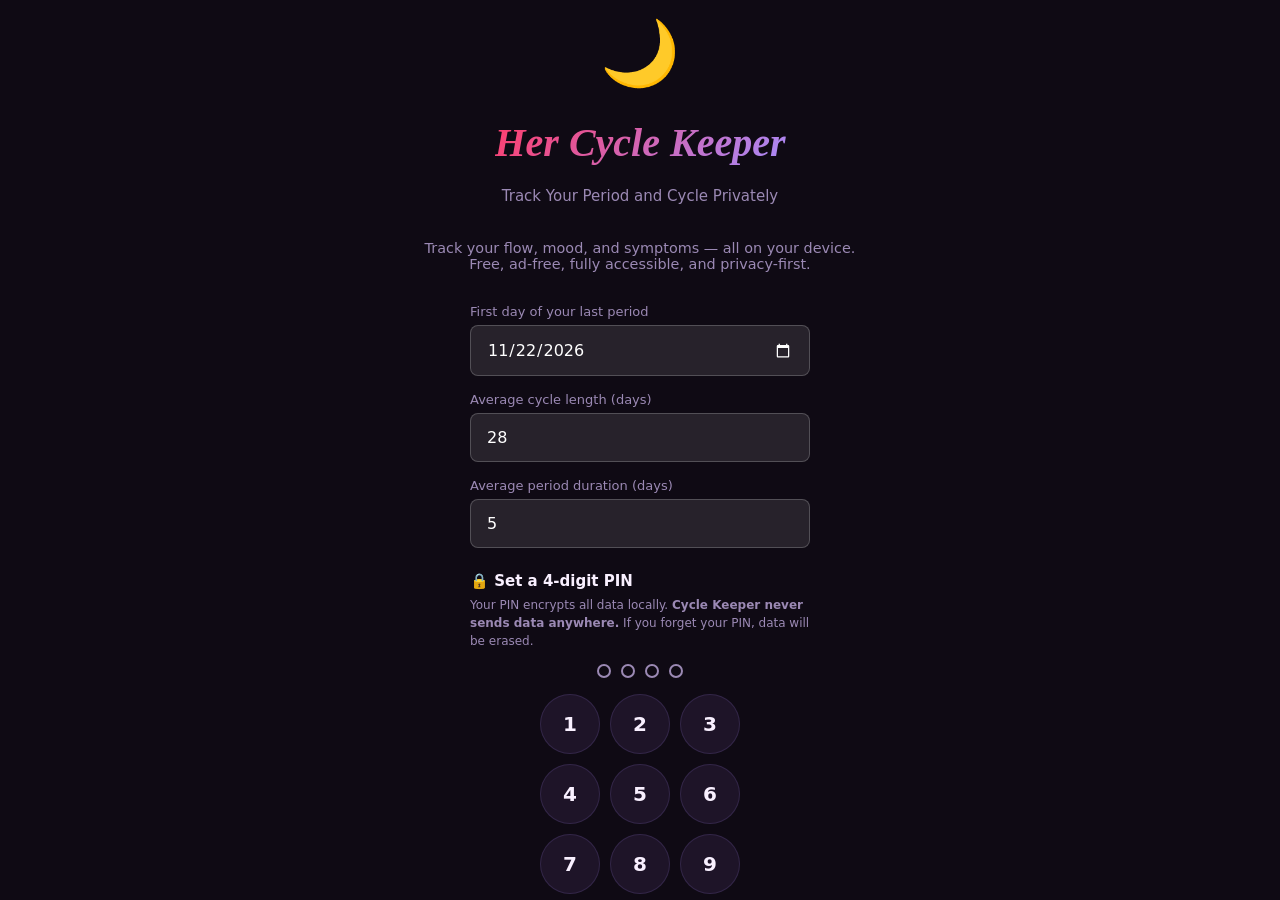
==== index.html @ d58208a3 "Update descriptions and onboarding text for clarity and consistency" ====
<!DOCTYPE html>
<html lang="en">
  <head>
    <meta charset="UTF-8" />
    <meta
      name="viewport"
      content="width=device-width, initial-scale=1.0, viewport-fit=cover"
    />

    <meta
      http-equiv="Content-Security-Policy"
      content="
    default-src 'none';
    script-src 'self' 'unsafe-inline';
    style-src 'self' 'unsafe-inline';
    font-src 'self' data:;
    img-src 'self' data:;
    manifest-src 'self';
    connect-src 'none';
    object-src 'none';
    base-uri 'self';
    form-action 'none';
  "
    />

    <meta name="apple-mobile-web-app-capable" content="yes" />
    <meta
      name="apple-mobile-web-app-status-bar-style"
      content="black-translucent"
    />
    <meta name="apple-mobile-web-app-title" content="Cycle Keeper" />
    <meta
      name="robots"
      content="index, follow, max-image-preview:large, max-snippet:-1, max-video-preview:-1"
    />
    <meta
      name="description"
      content="Her Cycle Keeper is a privacy-first period and cycle tracker. Track your cycle, flow, and mood on your device — no servers, no tracking, no accounts."
    />

    <!-- Open Graph / Social Sharing -->
    <meta property="og:type" content="website" />
    <meta
      property="og:title"
      content="Her Cycle Keeper — Private Period & Cycle Tracker"
    />
    <meta
      property="og:description"
      content="Track your period and cycle privately with Her Cycle Keeper. Free, ad-free, and fully accessible."
    />
    <meta property="og:url" content="https://hercyclekeeper.web.app" />
    <meta
      property="og:image"
      content="https://hercyclekeeper.web.app/icons/icon-192.png"
    />

    <!-- Twitter Card -->
    <meta name="twitter:card" content="summary_large_image" />
    <meta
      name="twitter:title"
      content="Her Cycle Keeper — Private Period & Cycle Tracker"
    />
    <meta
      name="twitter:description"
      content="Track your period and cycle privately with Her Cycle Keeper. Free, ad-free, and fully accessible."
    />
    <meta
      name="twitter:image"
      content="https://hercyclekeeper.web.app/icons/icon-192.png"
    />

    <!-- Canonical URL -->
    <link rel="canonical" href="https://hercyclekeeper.web.app" />

    <link rel="manifest" href="manifest.json" />
    <link rel="apple-touch-icon" href="icons/icon-192.png" />
    <title>Her Cycle Keeper — Private Period & Cycle Tracker</title>

    <!-- JSON-LD Schema for Search Engines -->
    <script type="application/ld+json">
      {
        "@context": "https://schema.org",
        "@type": "SoftwareApplication",
        "name": "Her Cycle Keeper",
        "description": "Private, AES-encrypted period and cycle tracker. Zero data collection, forever free.",
        "url": "https://hercyclekeeper.web.app",
        "applicationCategory": "HealthApplication",
        "operatingSystem": "Web",
        "offers": {
          "@type": "Offer",
          "price": "0",
          "priceCurrency": "USD"
        },
        "aggregateRating": {
          "@type": "AggregateRating",
          "ratingValue": "5",
          "ratingCount": "1"
        },
        "image": "https://hercyclekeeper.web.app/icons/icon-192.png"
      }
    </script>

    <!-- PWA Install Prompt Listener - Must be early to catch the event -->
    <script>
      let deferredPrompt = null;

      // Check if app is already installed and hide button
      if (
        localStorage.getItem("luna_app_installed") === "true" ||
        window.matchMedia("(display-mode: standalone)").matches ||
        window.navigator.standalone === true
      ) {
        // Running as installed app or previously marked as installed
        window.addEventListener("DOMContentLoaded", () => {
          const btn = document.getElementById("install-btn");
          if (btn) btn.style.display = "none";
        });
      }

      window.addEventListener("beforeinstallprompt", (e) => {
        console.log(
          "✅ beforeinstallprompt event fired - PWA can be installed"
        );
        e.preventDefault();
        deferredPrompt = e;
      });

      window.addEventListener("appinstalled", () => {
        console.log("✅ App installed successfully");
        deferredPrompt = null;
        localStorage.setItem("luna_app_installed", "true");
        const btn = document.getElementById("install-btn");
        if (btn) btn.style.display = "none";
      });
    </script>

    <style>
      @font-face {
        font-family: "LunaDisplay";
        src: local("Georgia"), local("Times New Roman");
        font-weight: 400 700;
      }

      :root {
        --rose: #ff3d6b;
        --rose-light: #ff7096;
        --rose-pale: #ffe8ee;
        --coral: #ff6b4a;
        --amber: #ffb347;
        --lavender: #a78bfa;
        --teal: #2dd4bf;
        --fertile-green: #34d399;
        --ovulation: #f59e0b;
        --bg: #0f0a14;
        --bg2: #1a1025;
        --bg3: #231530;
        --card: #1e1428;
        --text: #f9f0ff;
        --text-muted: #9b89b4;
        --border: rgba(167, 139, 250, 0.15);
        --danger: #ff3d6b;
        --success: #34d399;
      }

      * {
        margin: 0;
        padding: 0;
        box-sizing: border-box;
        -webkit-tap-highlight-color: transparent;
      }

      body {
        font-family: "DM Sans", "Segoe UI", system-ui, sans-serif;
        background: var(--bg);
        color: var(--text);
        min-height: 100vh;
        overflow-x: hidden;
      }

      #app {
        position: relative;
        z-index: 1;
        max-width: 30rem;
        margin: 0 auto;
        padding: 0 0 6.25rem;
      }

      #lock-screen {
        position: fixed;
        inset: 0;
        background: var(--bg);
        z-index: 300;
        display: flex;
        flex-direction: column;
        align-items: center;
        justify-content: center;
        padding: 2rem 1.5rem;
        text-align: center;
      }
      #lock-screen.hidden {
        display: none;
      }

      .lock-icon {
        font-size: 3.5rem;
        margin-bottom: 1rem;
        animation: float 3s ease-in-out infinite;
      }
      @keyframes float {
        0%,
        100% {
          transform: translateY(0);
        }
        50% {
          transform: translateY(-0.5rem);
        }
      }

      .lock-logo {
        font-family: Georgia, serif;
        font-style: italic;
        font-size: 2.375rem;
        background: linear-gradient(135deg, var(--rose), var(--lavender));
        -webkit-background-clip: text;
        -webkit-text-fill-color: transparent;
        background-clip: text;
        margin-bottom: 0.5rem;
      }
      .lock-sub {
        font-size: 0.875rem;
        color: var(--text-muted);
        margin-bottom: 2rem;
        line-height: 1.6;
      }

      .pin-label {
        font-size: 0.8125rem;
        color: var(--text-muted);
        margin-bottom: 0.625rem;
      }
      .pin-dots {
        display: flex;
        gap: 0.875rem;
        justify-content: center;
        margin-bottom: 1.75rem;
      }
      .pin-dot {
        width: 1rem;
        height: 1rem;
        border-radius: 50%;
        border: 0.0625rem solid var(--text-muted);
        background: transparent;
        transition: all 0.2s;
      }
      .pin-dot.filled {
        background: var(--rose);
        border-color: var(--rose);
      }
      .pin-dot.error {
        background: var(--danger);
        border-color: var(--danger);
        animation: shake 0.4s ease;
      }
      @keyframes shake {
        0%,
        100% {
          transform: translateX(0);
        }
        25% {
          transform: translateX(-0.375rem);
        }
        75% {
          transform: translateX(0.375rem);
        }
      }

      .numpad {
        display: grid;
        grid-template-columns: repeat(3, 4.5rem);
        gap: 0.75rem;
        justify-content: center;
      }
      .num-btn {
        width: 4.5rem;
        height: 4.5rem;
        background: var(--card);
        border: 0.0625rem solid var(--border);
        border-radius: 50%;
        display: flex;
        flex-direction: column;
        align-items: center;
        justify-content: center;
        font-size: 1.375rem;
        font-weight: 600;
        cursor: pointer;
        transition: all 0.15s;
        user-select: none;
        color: var(--text);
      }
      .num-btn:active {
        transform: scale(0.88);
        background: rgba(255, 61, 107, 0.2);
        border-color: var(--rose);
      }
      .num-btn.del {
        font-size: 1.125rem;
      }
      .num-btn.empty {
        visibility: hidden;
      }

      .lock-error {
        margin-top: 1rem;
        font-size: 0.8125rem;
        color: var(--danger);
        min-height: 1.25rem;
        transition: opacity 0.3s;
      }

      .lock-first-time {
        margin-top: 1.25rem;
        font-size: 0.8125rem;
        color: var(--text-muted);
        line-height: 1.6;
      }
      .lock-first-time strong {
        color: var(--lavender);
      }

      #onboarding {
        position: fixed;
        inset: 0;
        background: var(--bg);
        z-index: 200;
        display: flex;
        flex-direction: column;
        align-items: center;
        justify-content: flex-start;
        padding: calc(env(safe-area-inset-top) + 1rem) 1.5rem
          calc(env(safe-area-inset-bottom) + 1.25rem);
        gap: 0.5rem;
        text-align: center;
        overflow-y: auto;
      }
      #onboarding.hidden {
        display: none;
      }

      .onboard-moon {
        font-size: 4rem;
        margin-bottom: 1.25rem;
        animation: pulse 3s ease-in-out infinite;
      }
      @keyframes pulse {
        0%,
        100% {
          transform: scale(1);
        }
        50% {
          transform: scale(1.08);
        }
      }
      .onboard-logo {
        font-family: Georgia, serif;
        font-style: italic;
        font-size: 2.5rem;
        background: linear-gradient(135deg, var(--rose), var(--lavender));
        -webkit-background-clip: text;
        -webkit-text-fill-color: transparent;
        background-clip: text;
        margin-bottom: 0.625rem;
      }
      .onboard-sub {
        font-size: 0.9375rem;
        color: var(--text-muted);
        margin-bottom: 2rem;
        line-height: 1.6;
        max-width: 20rem;
      }
      .onboard-form {
        width: 100%;
        max-width: 21.25rem;
        text-align: left;
      }
      .onboard-form label {
        font-size: 0.8125rem;
        color: var(--text-muted);
        display: block;
        margin-bottom: 0.375rem;
      }
      .onboard-form input {
        width: 100%;
        background: rgba(255, 255, 255, 0.1);
        border: 0.0625rem solid rgba(255, 255, 255, 0.2);
        border-radius: 0.5rem;
        padding: 0.875rem 1rem;
        color: white;
        font-family: inherit;
        font-size: 1rem;
        outline: none;
        margin-bottom: 1rem;
      }
      .onboard-form input:focus {
        border-color: rgba(255, 61, 107, 0.6);
      }
      .onboard-form input[type="date"]::-webkit-calendar-picker-indicator {
        filter: invert(1);
      }

      .pin-setup-title {
        font-size: 0.9375rem;
        font-weight: 600;
        margin: 0.5rem 0 0.375rem;
        color: var(--text);
      }
      .pin-setup-sub {
        font-size: 0.75rem;
        color: var(--text-muted);
        margin-bottom: 0.875rem;
        line-height: 1.5;
      }

      .setup-pin-wrap {
        display: flex;
        gap: 0.625rem;
        justify-content: center;
        margin-bottom: 1rem;
      }
      .setup-pin-dot {
        width: 0.875rem;
        height: 0.875rem;
        border-radius: 50%;
        border: 0.125rem solid var(--text-muted);
        background: transparent;
        transition: all 0.2s;
      }
      .setup-pin-dot.filled {
        background: var(--lavender);
        border-color: var(--lavender);
      }

      .onboard-numpad {
        display: grid;
        grid-template-columns: repeat(3, 3.75rem);
        gap: 0.625rem;
        justify-content: center;
        margin-bottom: 1rem;
      }
      .onboard-numpad .num-btn {
        width: 3.75rem;
        height: 3.75rem;
        font-size: 1.25rem;
      }

      .onboard-start {
        width: 100%;
        background: linear-gradient(135deg, var(--rose), #c82050);
        color: white;
        border: none;
        border-radius: 1rem;
        padding: 1rem;
        font-family: inherit;
        font-size: 1rem;
        font-weight: 600;
        cursor: pointer;
        transition: all 0.2s;
        margin-top: 0.25rem;
      }
      .onboard-start:active {
        transform: scale(0.97);
      }
      .onboard-start:disabled {
        opacity: 0.4;
        cursor: not-allowed;
      }
      .privacy-note {
        font-size: 0.6875rem;
        color: var(--text-muted);
        margin-top: 0.875rem;
        line-height: 1.6;
        max-width: 20rem;
      }
      .privacy-note span {
        color: var(--teal);
      }

      #timeout-banner {
        position: fixed;
        top: 0;
        left: 50%;
        transform: translateX(-50%);
        width: 100%;
        max-width: 30rem;
        background: rgba(245, 158, 11, 0.15);
        border-bottom: 0.0625rem solid rgba(245, 158, 11, 0.4);
        padding: 0.625rem 1rem;
        font-size: 0.8125rem;
        color: var(--amber);
        display: none;
        z-index: 99;
        text-align: center;
      }
      #timeout-banner.visible {
        display: block;
      }

      #modal-overlay {
        position: fixed;
        inset: 0;
        background: rgba(0, 0, 0, 0.7);
        backdrop-filter: blur(0.5rem);
        z-index: 400;
        display: flex;
        align-items: center;
        justify-content: center;
        padding: 1.5rem;
        opacity: 0;
        pointer-events: none;
        transition: opacity 0.2s;
      }
      #modal-overlay.visible {
        opacity: 1;
        pointer-events: all;
      }
      .modal-box {
        background: var(--card);
        border: 0.0625rem solid var(--border);
        border-radius: 1.5rem;
        padding: 1.75rem 1.5rem;
        max-width: 20rem;
        width: 100%;
        text-align: center;
        transform: translateY(1.25rem);
        transition: transform 0.25s;
      }
      #modal-overlay.visible .modal-box {
        transform: translateY(0);
      }
      .modal-icon {
        font-size: 2.5rem;
        margin-bottom: 0.75rem;
      }
      .modal-title {
        font-family: Georgia, serif;
        font-size: 1.25rem;
        margin-bottom: 0.5rem;
      }
      .modal-msg {
        font-size: 0.875rem;
        color: var(--text-muted);
        line-height: 1.6;
        margin-bottom: 1.375rem;
      }
      .modal-btns {
        display: flex;
        gap: 0.625rem;
      }
      .modal-btn {
        flex: 1;
        padding: 0.8125rem;
        border-radius: 0.875rem;
        border: none;
        font-family: inherit;
        font-size: 0.875rem;
        font-weight: 600;
        cursor: pointer;
        transition: all 0.2s;
      }
      .modal-btn.primary {
        background: linear-gradient(135deg, var(--rose), #c82050);
        color: white;
      }
      .modal-btn.secondary {
        background: rgba(255, 255, 255, 0.08);
        color: var(--text);
      }
      .modal-btn:active {
        transform: scale(0.95);
      }

      .header {
        padding: 1.25rem 1.25rem 0;
        display: flex;
        align-items: center;
        justify-content: space-between;
      }
      .logo {
        font-family: Georgia, serif;
        font-style: italic;
        font-size: 1.75rem;
        background: linear-gradient(135deg, var(--rose), var(--lavender));
        -webkit-background-clip: text;
        -webkit-text-fill-color: transparent;
        background-clip: text;
      }

      .status-card {
        margin: 1.25rem 1rem 0;
        background: linear-gradient(135deg, #2a1040 0%, #1a0828 100%);
        border: 0.0625rem solid var(--border);
        border-radius: 1.5rem;
        padding: 1.375rem 1.375rem 1.25rem;
        position: relative;
        overflow: hidden;
      }
      .status-phase {
        font-size: 0.75rem;
        text-transform: uppercase;
        letter-spacing: 0.125rem;
        color: var(--text-muted);
        margin-bottom: 0.375rem;
      }
      .status-title {
        font-family: Georgia, serif;
        font-size: 1.625rem;
        font-weight: 700;
        margin-bottom: 0.25rem;
      }
      .status-subtitle {
        font-size: 0.875rem;
        color: var(--text-muted);
        margin-bottom: 1.125rem;
      }
      .status-row {
        display: flex;
        gap: 0.75rem;
      }
      .status-pill {
        flex: 1;
        background: rgba(255, 255, 255, 0.07);
        border-radius: 0.875rem;
        padding: 0.625rem 0.75rem;
        text-align: center;
      }
      .status-pill .val {
        font-size: 1.375rem;
        font-weight: 600;
        line-height: 1;
      }
      .status-pill .lbl {
        font-size: 0.6875rem;
        color: var(--text-muted);
        margin-top: 0.1875rem;
      }

      .cycle-bar-wrap {
        margin: 1.125rem 1rem 0;
        background: var(--card);
        border: 0.0625rem solid var(--border);
        border-radius: 1rem;
        padding: 1rem 1.125rem;
      }
      .cycle-bar-labels {
        display: flex;
        justify-content: space-between;
        font-size: 0.6875rem;
        color: var(--text-muted);
        margin-bottom: 0.625rem;
        text-transform: uppercase;
        letter-spacing: 0.0625rem;
      }
      .cycle-bar {
        height: 0.625rem;
        background: rgba(255, 255, 255, 0.08);
        border-radius: 999px;
        overflow: hidden;
        position: relative;
      }
      .bar-legend {
        display: flex;
        flex-wrap: wrap;
        gap: 0.5rem;
        margin-top: 0.75rem;
      }
      .legend-item {
        display: flex;
        align-items: center;
        gap: 0.3125rem;
        font-size: 0.6875rem;
        color: var(--text-muted);
      }
      .legend-dot {
        width: 0.5rem;
        height: 0.5rem;
        border-radius: 50%;
        flex-shrink: 0;
      }
      .today-marker {
        position: absolute;
        top: -0.1875rem;
        width: 0.125rem;
        height: 1rem;
        background: white;
        border-radius: 0.125rem;
      }

      .calendar-wrap {
        margin: 2rem 1rem 0;
      }
      .cal-header {
        display: flex;
        align-items: center;
        justify-content: space-between;
        margin-bottom: 1rem;
      }
      .cal-month {
        font-family: Georgia, serif;
        font-size: 1.25rem;
        font-weight: 700;
      }
      .cal-nav {
        display: flex;
        gap: 0.5rem;
      }
      .cal-nav-btn {
        width: 2.25rem;
        height: 2.25rem;
        background: var(--card);
        border: 0.0625rem solid var(--border);
        border-radius: 0.625rem;
        display: flex;
        align-items: center;
        justify-content: center;
        cursor: pointer;
        font-size: 1rem;
        transition: all 0.2s;
        color: var(--text);
      }
      .cal-nav-btn:active {
        transform: scale(0.9);
        background: var(--rose);
      }
      .cal-weekdays {
        display: grid;
        grid-template-columns: repeat(7, 1fr);
        text-align: center;
        font-size: 0.6875rem;
        text-transform: uppercase;
        letter-spacing: 0.0625rem;
        color: var(--text-muted);
        margin-bottom: 0.5rem;
        padding: 0 0.125rem;
      }
      .cal-grid {
        display: grid;
        grid-template-columns: repeat(7, 1fr);
        gap: 0.1875rem;
        padding: 0 0.125rem;
      }
      .cal-day {
        aspect-ratio: 1;
        display: flex;
        align-items: center;
        justify-content: center;
        border-radius: 50%;
        font-size: 0.875rem;
        font-weight: 500;
        cursor: pointer;
        position: relative;
        transition: all 0.18s;
        user-select: none;
      }
      .cal-day:active {
        transform: scale(0.85);
      }
      .cal-day.empty {
        pointer-events: none;
      }
      .cal-day.other-month {
        color: rgba(255, 255, 255, 0.2);
      }
      .cal-day.period {
        background: linear-gradient(
          135deg,
          rgba(255, 61, 107, 0.85),
          rgba(255, 107, 74, 0.85)
        );
        color: white;
      }
      .cal-day.fertile {
        background: rgba(52, 211, 153, 0.2);
        color: #34d399;
        border: 0.09375rem solid rgba(52, 211, 153, 0.4);
      }
      .cal-day.ovulation {
        background: rgba(245, 158, 11, 0.85);
        color: white;
      }
      .cal-day.predicted-period {
        background: rgba(255, 61, 107, 0.15);
        color: var(--rose-light);
        border: 0.09375rem dashed rgba(255, 61, 107, 0.5);
      }
      .cal-day.today::after {
        content: "";
        position: absolute;
        bottom: 0.125rem;
        width: 0.25rem;
        height: 0.25rem;
        background: white;
        border-radius: 50%;
      }
      .cal-day.has-log::before {
        content: "";
        position: absolute;
        top: 0.125rem;
        right: 0.125rem;
        width: 0.3125rem;
        height: 0.3125rem;
        background: var(--lavender);
        border-radius: 50%;
      }
      .cal-day.selected-log {
        box-shadow: 0 0 0 0.15625rem var(--lavender);
      }

      .log-panel {
        margin: 0.875rem 1rem 0;
        background: var(--card);
        border: 0.0625rem solid var(--border);
        border-radius: 1.25rem;
        padding: 1.125rem;
        display: none;
        animation: slideUp 0.25s ease;
      }
      .log-panel.visible {
        display: block;
      }
      @keyframes slideUp {
        from {
          opacity: 0;
          transform: translateY(0.75rem);
        }
        to {
          opacity: 1;
          transform: translateY(0);
        }
      }
      .log-date-title {
        font-family: Georgia, serif;
        font-size: 1.125rem;
        margin-bottom: 0.875rem;
      }
      .log-options {
        display: grid;
        grid-template-columns: repeat(3, 1fr);
        gap: 0.5rem;
        margin-bottom: 0.875rem;
      }
      .log-btn {
        padding: 0.625rem 0.375rem;
        border-radius: 0.75rem;
        text-align: center;
        background: rgba(255, 255, 255, 0.06);
        border: 0.09375rem solid var(--border);
        cursor: pointer;
        font-size: 0.75rem;
        transition: all 0.2s;
        user-select: none;
      }
      .log-btn .icon {
        font-size: 1.25rem;
        display: block;
        margin-bottom: 0.25rem;
      }
      #log-flow-icon {
        display: block;
        white-space: nowrap;
        letter-spacing: -0.22em;
        color: var(--rose);
      }
      .log-btn:active {
        transform: scale(0.93);
      }
      .log-btn.active-flow {
        border-color: var(--rose);
        background: rgba(255, 61, 107, 0.15);
        color: var(--rose-light);
      }
      .log-btn.active-symptom {
        border-color: var(--lavender);
        background: rgba(167, 139, 250, 0.15);
        color: var(--lavender);
      }
      .log-btn.active-mood {
        border-color: var(--teal);
        background: rgba(45, 212, 191, 0.15);
        color: var(--teal);
      }
      .log-btn.mood-btn {
        grid-column: auto;
      }
      .mood-sub {
        display: block;
        font-size: 0.6875rem;
        color: var(--text-muted);
        margin-top: 0.125rem;
      }
      .mood-modal-wrap {
        margin-top: 0.5rem;
      }
      .mood-modal-value {
        font-size: 0.8125rem;
        margin-bottom: 0.5rem;
        color: var(--text-muted);
      }
      .mood-modal-slider {
        width: 100%;
        cursor: pointer;
      }
      .flow-modal-wrap {
        margin-top: 0.5rem;
      }
      .flow-modal-value {
        font-size: 0.8125rem;
        margin-bottom: 0.5rem;
        color: var(--text-muted);
        white-space: nowrap;
        letter-spacing: -0.22em;
      }
      .flow-modal-slider {
        width: 100%;
        cursor: pointer;
      }
      .pain-modal-wrap {
        margin-top: 0.5rem;
      }
      .pain-modal-value {
        font-size: 0.8125rem;
        margin-bottom: 0.5rem;
        color: var(--text-muted);
      }
      .pain-modal-slider {
        width: 100%;
        cursor: pointer;
      }
      .log-note {
        width: 100%;
        background: rgba(255, 255, 255, 0.05);
        border: 0.0625rem solid var(--border);
        border-radius: 0.75rem;
        padding: 0.625rem 0.875rem;
        color: var(--text);
        font-family: inherit;
        font-size: 0.875rem;
        resize: none;
        outline: none;
        margin-bottom: 0.625rem;
      }
      .log-note:focus {
        border-color: rgba(167, 139, 250, 0.5);
      }
      .log-save-btn {
        width: 100%;
        background: linear-gradient(135deg, var(--rose), #c82050);
        color: white;
        border: none;
        border-radius: 0.875rem;
        padding: 0.8125rem;
        font-family: inherit;
        font-size: 0.9375rem;
        font-weight: 600;
        cursor: pointer;
        transition: all 0.2s;
      }
      .log-save-btn:active {
        transform: scale(0.97);
      }
      .note-limit {
        font-size: 0.6875rem;
        color: var(--text-muted);
        text-align: right;
        margin-top: -0.5rem;
        margin-bottom: 0.5rem;
      }

      .insights-wrap {
        margin: 1rem 1rem 0;
        display: none;
      }
      .insights-wrap.visible {
        display: block;
      }
      .insight-card {
        background: var(--card);
        border: 0.0625rem solid var(--border);
        border-radius: 1.25rem;
        padding: 1.125rem;
        margin-bottom: 0.75rem;
        overflow: visible;
      }
      .insight-card h3 {
        font-family: Georgia, serif;
        font-size: 1rem;
        margin-bottom: 0.75rem;
      }
      .stat-grid {
        display: grid;
        grid-template-columns: 1fr 1fr;
        gap: 0.625rem;
      }
      .stat-box {
        background: rgba(255, 255, 255, 0.05);
        border-radius: 0.875rem;
        padding: 0.875rem;
        text-align: center;
      }
      .stat-box .big {
        font-size: 1.75rem;
        font-weight: 700;
        line-height: 1;
        margin-bottom: 0.25rem;
      }
      .stat-box .sm {
        font-size: 0.6875rem;
        color: var(--text-muted);
        text-transform: uppercase;
        letter-spacing: 0.0625rem;
      }
      .history-row {
        display: flex;
        justify-content: space-between;
        align-items: center;
        padding: 0.625rem 0;
        border-bottom: 0.0625rem solid var(--border);
        font-size: 0.875rem;
      }
      .history-row:last-child {
        border-bottom: none;
      }
      .history-len {
        font-weight: 600;
        padding: 0.1875rem 0.625rem;
        border-radius: 0.5rem;
        font-size: 0.8125rem;
      }
      .info-box {
        background: rgba(167, 139, 250, 0.1);
        border: 0.0625rem solid rgba(167, 139, 250, 0.25);
        border-radius: 0.875rem;
        padding: 0.875rem;
        font-size: 0.8125rem;
        color: #c4b5fd;
        line-height: 1.6;
      }

      .settings-wrap {
        margin: 1rem 1rem 0;
        display: none;
      }
      .settings-wrap.visible {
        display: block;
      }
      .settings-section {
        background: var(--card);
        border: 0.0625rem solid var(--border);
        border-radius: 1.25rem;
        padding: 1.125rem;
        margin-bottom: 0.75rem;
      }
      .settings-section h3 {
        font-family: Georgia, serif;
        font-size: 1rem;
        margin-bottom: 1rem;
      }
      .field-label {
        font-size: 0.8125rem;
        color: var(--text-muted);
        margin-bottom: 0.375rem;
      }
      .field-input {
        width: 100%;
        background: rgba(255, 255, 255, 0.1);
        border: 0.0625rem solid rgba(255, 255, 255, 0.2);
        border-radius: 0.5rem;
        padding: 0.75rem 0.875rem;
        color: white;
        font-family: inherit;
        font-size: 0.9375rem;
        outline: none;
        margin-bottom: 0.875rem;
      }
      .field-input:focus {
        border-color: rgba(255, 61, 107, 0.5);
      }
      .field-input[type="date"]::-webkit-calendar-picker-indicator {
        filter: invert(1);
      }
      .apply-btn {
        width: 100%;
        background: linear-gradient(135deg, var(--rose), #c82050);
        color: white;
        border: none;
        border-radius: 0.875rem;
        padding: 0.8125rem;
        font-family: inherit;
        font-size: 0.9375rem;
        font-weight: 600;
        cursor: pointer;
        transition: all 0.2s;
      }
      .apply-btn:active {
        transform: scale(0.97);
      }
      .danger-btn {
        width: 100%;
        background: rgba(255, 61, 107, 0.1);
        border: 0.0625rem solid rgba(255, 61, 107, 0.4);
        color: var(--rose);
        border-radius: 0.875rem;
        padding: 0.8125rem;
        font-family: inherit;
        font-size: 0.9375rem;
        font-weight: 600;
        cursor: pointer;
        transition: all 0.2s;
        margin-top: 0.625rem;
      }
      .danger-btn:active {
        transform: scale(0.97);
      }
      .sec-badge {
        display: inline-flex;
        align-items: center;
        gap: 0.375rem;
        background: rgba(52, 211, 153, 0.12);
        border: 0.0625rem solid rgba(52, 211, 153, 0.3);
        border-radius: 0.5rem;
        padding: 0.25rem 0.625rem;
        font-size: 0.6875rem;
        color: var(--teal);
        margin-bottom: 0.75rem;
      }

      .bottom-nav {
        position: fixed;
        bottom: 0;
        left: 50%;
        transform: translateX(-50%);
        width: 100%;
        max-width: 30rem;
        background: rgba(26, 16, 37, 0.92);
        backdrop-filter: blur(1.25rem);
        -webkit-backdrop-filter: blur(1.25rem);
        border-top: 0.0625rem solid var(--border);
        display: flex;
        padding: 0.625rem 0 max(0.625rem, env(safe-area-inset-bottom));
        z-index: 100;
      }
      .bnav-item {
        flex: 1;
        display: flex;
        flex-direction: column;
        align-items: center;
        gap: 0.1875rem;
        cursor: pointer;
        font-size: 0.625rem;
        color: var(--text-muted);
        transition: all 0.2s;
        user-select: none;
        padding: 0.25rem 0;
      }
      .bnav-item .icon {
        width: 1.5rem;
        height: 1.5rem;
        display: flex;
        align-items: center;
        justify-content: center;
        stroke: currentColor;
        stroke-width: 1.5;
        fill: none;
        line-height: 1;
      }
      .bnav-item.active {
        color: var(--rose-light);
      }

      @media (min-width: 600px) {
        #app,
        .bottom-nav {
          max-width: 37.5rem;
        }
        .cal-day {
          font-size: 0.9375rem;
        }
      }
    </style>
  </head>
  <body>
    <div id="timeout-banner">
      ⏱️ Session expires in <span id="timeout-count">60</span>s of inactivity —
      tap to reset
    </div>

    <div id="modal-overlay">
      <div class="modal-box">
        <div class="modal-icon" id="modal-icon">⚠️</div>
        <div class="modal-title" id="modal-title">Are you sure?</div>
        <div class="modal-msg" id="modal-msg"></div>
        <div class="modal-btns">
          <button class="modal-btn secondary" id="modal-cancel">Cancel</button>
          <button class="modal-btn primary" id="modal-confirm">Confirm</button>
        </div>
      </div>
    </div>

    <div id="lock-screen">
      <div class="lock-icon" id="lock-icon">🔐</div>
      <div class="lock-logo">Cycle Keeper</div>
      <div class="lock-sub" id="lock-sub">
        Enter your PIN to unlock<br />your private health data
      </div>
      <div class="pin-label" id="pin-label">PIN</div>
      <div class="pin-dots" id="pin-dots">
        <div class="pin-dot" id="d0"></div>
        <div class="pin-dot" id="d1"></div>
        <div class="pin-dot" id="d2"></div>
        <div class="pin-dot" id="d3"></div>
      </div>
      <div class="numpad" id="numpad">
        <div class="num-btn" onclick="pinInput('1')">1</div>
        <div class="num-btn" onclick="pinInput('2')">2</div>
        <div class="num-btn" onclick="pinInput('3')">3</div>
        <div class="num-btn" onclick="pinInput('4')">4</div>
        <div class="num-btn" onclick="pinInput('5')">5</div>
        <div class="num-btn" onclick="pinInput('6')">6</div>
        <div class="num-btn" onclick="pinInput('7')">7</div>
        <div class="num-btn" onclick="pinInput('8')">8</div>
        <div class="num-btn" onclick="pinInput('9')">9</div>
        <div class="num-btn empty"></div>
        <div class="num-btn" onclick="pinInput('0')">0</div>
        <div class="num-btn del" onclick="pinDelete()">⌫</div>
      </div>
      <div class="lock-error" id="lock-error"></div>
      <div style="text-align: center; margin-top: 1.25rem">
        <button
          onclick="forgotPinFlow()"
          style="
            background: none;
            border: none;
            color: var(--text-muted);
            font-size: 0.8125rem;
            cursor: pointer;
            text-decoration: underline;
            padding: 0;
          "
        >
          Forgot PIN?
        </button>
      </div>
    </div>

    <!-- ONBOARDING -->
    <div id="onboarding" class="hidden">
      <div class="onboard-moon">🌙</div>
      <h1 class="onboard-logo">Her Cycle Keeper</h1>
      <p class="onboard-sub">Track Your Period and Cycle Privately</p>
      <p
        class="onboard-tagline"
        style="
          color: var(--text-muted);
          font-size: 0.9rem;
          margin: -0.5rem 0 1.5rem;
          text-align: center;
          max-width: 28rem;
          margin-left: auto;
          margin-right: auto;
        "
      >
        Track your flow, mood, and symptoms — all on your device. Free, ad-free,
        fully accessible, and privacy-first.
      </p>
      <div class="onboard-form">
        <label for="ob-last-period">First day of your last period</label>
        <input type="date" id="ob-last-period" autocomplete="off" />
        <label for="ob-cycle-len">Average cycle length (days)</label>
        <input
          type="number"
          id="ob-cycle-len"
          value="28"
          min="20"
          max="45"
          autocomplete="off"
        />
        <label for="ob-period-dur">Average period duration (days)</label>
        <input
          type="number"
          id="ob-period-dur"
          value="5"
          min="1"
          max="10"
          autocomplete="off"
        />

        <div class="pin-setup-title">🔒 Set a 4-digit PIN</div>
        <div class="pin-setup-sub">
          Your PIN encrypts all data locally.
          <strong>Cycle Keeper never sends data anywhere.</strong> If you forget
          your PIN, data will be erased.
        </div>
        <div class="setup-pin-wrap" id="setup-pin-dots">
          <div class="setup-pin-dot" id="sp0"></div>
          <div class="setup-pin-dot" id="sp1"></div>
          <div class="setup-pin-dot" id="sp2"></div>
          <div class="setup-pin-dot" id="sp3"></div>
        </div>
        <div class="onboard-numpad">
          <div class="num-btn" onclick="setupPinInput('1')">1</div>
          <div class="num-btn" onclick="setupPinInput('2')">2</div>
          <div class="num-btn" onclick="setupPinInput('3')">3</div>
          <div class="num-btn" onclick="setupPinInput('4')">4</div>
          <div class="num-btn" onclick="setupPinInput('5')">5</div>
          <div class="num-btn" onclick="setupPinInput('6')">6</div>
          <div class="num-btn" onclick="setupPinInput('7')">7</div>
          <div class="num-btn" onclick="setupPinInput('8')">8</div>
          <div class="num-btn" onclick="setupPinInput('9')">9</div>
          <div class="num-btn empty"></div>
          <div class="num-btn" onclick="setupPinInput('0')">0</div>
          <div class="num-btn del" onclick="setupPinDelete()">⌫</div>
        </div>
        <button
          class="onboard-start"
          id="onboard-start-btn"
          onclick="startApp()"
          disabled
        >
          Start Tracking ✨
        </button>
      </div>
      <p class="privacy-note">
        🔒 <span>AES-256-GCM encrypted.</span> Data never leaves your device. No
        accounts, no tracking, forever free.
      </p>
    </div>

    <!-- MAIN APP -->
    <div id="app" style="display: none">
      <div class="header">
        <div class="logo">Cycle Keeper</div>
        <button
          id="install-btn"
          onclick="installApp()"
          style="
            background: linear-gradient(135deg, var(--rose), var(--coral));
            border: none;
            color: white;
            padding: 0.5rem 1rem;
            border-radius: 0.5rem;
            font-size: 0.75rem;
            font-weight: 600;
            cursor: pointer;
            transition: opacity 0.2s;
          "
        >
          Install App
        </button>
      </div>

      <!-- In-app Reminder Banner -->
      <div
        id="reminder-banner"
        style="
          display: none;
          background: linear-gradient(135deg, var(--amber), #f59e0b);
          padding: 0.875rem 1.25rem;
          border-radius: 0.75rem;
          margin: 0 1.25rem 1rem;
          color: white;
          font-weight: 600;
          text-align: center;
        "
      >
        ⏰ <span id="reminder-text">Your period is expected soon</span>
      </div>

      <div class="status-card">
        <div class="status-phase" id="status-phase">Current Phase</div>
        <div class="status-title" id="status-title">—</div>
        <div class="status-subtitle" id="status-subtitle">Loading…</div>
        <div class="status-row">
          <div class="status-pill">
            <div class="val" id="cycle-day">—</div>
            <div class="lbl">Cycle Day</div>
          </div>
          <div class="status-pill">
            <div class="val" id="days-until-next">—</div>
            <div class="lbl">Until Next</div>
          </div>
          <div class="status-pill">
            <div class="val" id="cycle-len-disp">—</div>
            <div class="lbl">Avg Length</div>
          </div>
        </div>
      </div>

      <div class="cycle-bar-wrap">
        <div class="cycle-bar-labels">
          <span>Day 1</span><span id="bar-cycle-end">Day 28</span>
        </div>
        <div class="cycle-bar" id="cycle-bar"></div>
        <div class="bar-legend">
          <div class="legend-item">
            <div class="legend-dot" style="background: var(--rose)"></div>
            Period
          </div>
          <div class="legend-item">
            <div
              class="legend-dot"
              style="background: var(--fertile-green)"
            ></div>
            Fertile
          </div>
          <div class="legend-item">
            <div class="legend-dot" style="background: var(--ovulation)"></div>
            Ovulation
          </div>
          <div class="legend-item">
            <div class="legend-dot" style="background: var(--lavender)"></div>
            Luteal
          </div>
        </div>
      </div>

      <!-- CALENDAR VIEW -->
      <div id="view-calendar">
        <div class="calendar-wrap">
          <div class="cal-header">
            <button class="cal-nav-btn" onclick="changeMonth(-1)">‹</button>
            <div class="cal-month" id="cal-month-label">—</div>
            <button class="cal-nav-btn" onclick="changeMonth(1)">›</button>
          </div>
          <div class="cal-weekdays">
            <div>Su</div>
            <div>Mo</div>
            <div>Tu</div>
            <div>We</div>
            <div>Th</div>
            <div>Fr</div>
            <div>Sa</div>
          </div>
          <div class="cal-grid" id="cal-grid"></div>
        </div>
        <div class="log-panel" id="log-panel">
          <div class="log-date-title" id="log-panel-date">Log for Today</div>
          <p
            style="
              color: var(--text-muted);
              font-size: 0.875rem;
              text-align: center;
              margin: -0.5rem 0 1rem;
            "
          >
            What's your flow today? 🌊
          </p>
          <div class="log-options">
            <div class="log-btn" id="log-flow" onclick="showFlowModal()">
              <span class="icon" id="log-flow-icon">🩸</span>Flow
            </div>
            <div class="log-btn" id="log-headache" onclick="showPainModal()">
              <span class="icon" id="log-pain-icon">🤕</span>Pain
            </div>
            <div
              class="log-btn mood-btn"
              id="log-mood"
              onclick="showMoodModal()"
            >
              <span class="icon" id="log-mood-icon">😐</span>Mood
            </div>
          </div>
          <textarea
            class="log-note"
            id="log-note"
            rows="2"
            placeholder="Add a note…"
            maxlength="500"
            oninput="updateNoteCount()"
          ></textarea>
          <div class="note-limit" id="note-limit">0 / 500</div>
          <button class="log-save-btn" onclick="saveLog()">Save Entry</button>
        </div>
      </div>

      <!-- INSIGHTS VIEW -->
      <div class="insights-wrap" id="view-insights">
        <div class="insight-card">
          <h3>Cycle Stats</h3>
          <div class="stat-grid">
            <div class="stat-box">
              <div class="big" id="avg-cycle" style="color: var(--rose)">—</div>
              <div class="sm">Avg Length</div>
            </div>
            <div class="stat-box">
              <div class="big" id="avg-period" style="color: var(--lavender)">
                —
              </div>
              <div class="sm">Avg Period</div>
            </div>
            <div class="stat-box">
              <div class="big" id="tracked-cycles" style="color: var(--teal)">
                —
              </div>
              <div class="sm">Cycles Logged</div>
            </div>
            <div class="stat-box">
              <div
                class="big"
                id="fertile-window"
                style="color: var(--fertile-green)"
              >
                —
              </div>
              <div class="sm">Fertile Days</div>
            </div>
          </div>
        </div>
        <div class="insight-card">
          <h3>Symptom Tracking</h3>
          <div
            style="
              margin-bottom: 1rem;
              display: flex;
              gap: 0.5rem;
              align-items: center;
            "
          >
            <select
              id="pain-view-month"
              onchange="updatePainChart()"
              style="
                flex: 1;
                padding: 0.5rem;
                font-size: 0.875rem;
                background: rgba(255, 255, 255, 0.1);
                border: 1px solid rgba(255, 255, 255, 0.2);
                border-radius: 0.5rem;
                color: white;
                cursor: pointer;
              "
            >
              <option value="" style="background: #1a1a2e; color: white">
                All Months
              </option>
              <option value="0" style="background: #1a1a2e; color: white">
                January
              </option>
              <option value="1" style="background: #1a1a2e; color: white">
                February
              </option>
              <option value="2" style="background: #1a1a2e; color: white">
                March
              </option>
              <option value="3" style="background: #1a1a2e; color: white">
                April
              </option>
              <option value="4" style="background: #1a1a2e; color: white">
                May
              </option>
              <option value="5" style="background: #1a1a2e; color: white">
                June
              </option>
              <option value="6" style="background: #1a1a2e; color: white">
                July
              </option>
              <option value="7" style="background: #1a1a2e; color: white">
                August
              </option>
              <option value="8" style="background: #1a1a2e; color: white">
                September
              </option>
              <option value="9" style="background: #1a1a2e; color: white">
                October
              </option>
              <option value="10" style="background: #1a1a2e; color: white">
                November
              </option>
              <option value="11" style="background: #1a1a2e; color: white">
                December
              </option>
            </select>
            <select
              id="pain-view-year"
              onchange="updatePainChart()"
              style="
                flex: 1;
                padding: 0.5rem;
                font-size: 0.875rem;
                background: rgba(255, 255, 255, 0.1);
                border: 1px solid rgba(255, 255, 255, 0.2);
                border-radius: 0.5rem;
                color: white;
                cursor: pointer;
              "
            ></select>
          </div>
          <div id="pain-chart-container">
            <canvas
              id="pain-chart"
              style="width: 100%; max-height: 300px"
            ></canvas>
          </div>
          <div
            style="
              margin-top: 1rem;
              font-size: 0.75rem;
              color: var(--text-muted);
            "
          >
            <div
              style="
                display: flex;
                gap: 1rem;
                flex-wrap: wrap;
                justify-content: center;
              "
            >
              <span style="color: #ff3d6b">▮ Period</span>
              <span style="color: #ffd700">▮ Ovulation</span>
              <span style="color: #ff3d6b">▮ Flow</span>
              <span style="color: #ff6b4a">▮ Pain</span>
              <span style="color: #8b7fe8">▮ Mood</span>
            </div>
          </div>
        </div>
        <div class="insight-card">
          <h3>How Cycle Keeper Works</h3>
          <div class="info-box">
            Cycle Keeper estimates your fertile window by tracking cycle
            patterns.
            <strong>Ovulation</strong> is estimated ~14 days before your next
            period. <strong>Fertile days</strong> are calculated as day 8
            through (cycle length − 11).<br /><br />
            For regular 28-day cycles, this means days 8–17 are typically
            fertile, with ovulation around day 14.<br /><br />
            ⚠️ <strong>This is an estimation tool only.</strong> Not for
            contraception. Stress, illness &amp; medications can shift timing.
          </div>
        </div>
        <div class="insight-card">
          <h3>Cycle History</h3>
          <div id="cycle-history">
            <p style="color: var(--text-muted); font-size: 0.875rem">
              No history yet.
            </p>
          </div>
        </div>
      </div>

      <!-- SETTINGS VIEW -->
      <div class="settings-wrap" id="view-settings">
        <div class="settings-section">
          <h3>Cycle Settings</h3>
          <div class="field-label">Last period start date</div>
          <input
            class="field-input"
            type="date"
            id="s-last-period"
            autocomplete="off"
          />
          <div class="field-label">Average cycle length (days)</div>
          <input
            class="field-input"
            type="number"
            id="s-cycle-len"
            min="20"
            max="45"
            autocomplete="off"
          />
          <div class="field-label">Period duration (days)</div>
          <input
            class="field-input"
            type="number"
            id="s-period-dur"
            min="1"
            max="10"
            autocomplete="off"
          />
          <button class="apply-btn" onclick="applySettings()">
            Update Predictions
          </button>
        </div>
        <div class="settings-section">
          <h3>Security &amp; Privacy</h3>
          <div class="sec-badge">AES-256-GCM Encrypted</div>
          <div class="info-box" style="margin-bottom: 0.75rem">
            All data is encrypted with your PIN before being stored. Cycle
            Keeper uses the <strong>Web Crypto API</strong> — the same standard
            used by browsers for HTTPS.<br /><br />
            Zero data is sent to any server. No accounts. No analytics.
          </div>
          <button
            class="apply-btn"
            onclick="showChangePinModal()"
            style="
              background: linear-gradient(135deg, var(--lavender), #6d28d9);
              margin-bottom: 0;
            "
          >
            Change PIN
          </button>
          <button
            class="apply-btn"
            onclick="exportData()"
            style="
              background: linear-gradient(135deg, var(--teal), #0d9488);
              margin-top: 0.625rem;
              margin-bottom: 0.625rem;
            "
          >
            Export Encrypted Backup
          </button>
          <button
            class="apply-btn"
            onclick="importData()"
            style="
              background: linear-gradient(135deg, #34d399, #0d9488);
              margin-bottom: 0.625rem;
            "
          >
            Import Encrypted Backup
          </button>
          <div
            class="info-box"
            style="
              border-color: rgba(139, 92, 246, 0.35);
              background: rgba(139, 92, 246, 0.08);
              color: #c4b5fd;
              margin-bottom: 0.625rem;
            "
          >
            💾 <strong>Storage used:</strong>
            <span id="storage-usage">Calculating...</span>
          </div>
          <button class="danger-btn" onclick="confirmClear()">
            Erase All Data
          </button>
        </div>
        <div class="settings-section">
          <h3>Medical Disclaimer</h3>
          <div
            class="info-box"
            style="
              border-color: rgba(255, 179, 71, 0.35);
              background: rgba(255, 179, 71, 0.08);
              color: #fcd68a;
              margin-bottom: 0.75rem;
            "
          >
            ⚠️
            <strong
              >This app provides cycle estimations based on average biological
              patterns.</strong
            >
            It is <em>not</em> medical advice and must not be used as a
            substitute for professional medical consultation.<br /><br />
            Cycle Keeper predicts your cycle by tracking patterns and estimating
            ovulation timing. Actual cycle timing can vary due to stress,
            illness, medications, and many other factors.<br /><br />
            Do <strong>not</strong> use this app as a contraceptive or fertility
            guarantee. Always consult a qualified healthcare professional for
            medical decisions.
          </div>
          <div
            class="info-box"
            style="
              border-color: rgba(52, 211, 153, 0.3);
              background: rgba(52, 211, 153, 0.07);
              color: #6ee7b7;
            "
          >
            <strong>Privacy Guarantee</strong><br /><br />
            Cycle Keeper collects <strong>zero data</strong>. This app:<br />
            &nbsp;• Stores all data locally on your device only<br />
            &nbsp;• Has no servers, no accounts, no cloud storage<br />
            &nbsp;• Has no analytics, no tracking, no telemetry<br />
            &nbsp;• Has no ads, no third-party code<br />
            &nbsp;• Never transmits any data anywhere<br />
            &nbsp;• Is encrypted with your PIN via AES-256-GCM<br /><br />
            Your health data is yours alone.
          </div>
        </div>
        <div class="settings-section">
          <h3>About Cycle Keeper</h3>
          <div class="info-box">
            Cycle Keeper is free software built with care for privacy. Based on
            the
            <strong>Calendar Rhythm Method</strong> and
            <strong>Standard Days Method</strong> for cycle estimation. For
            informational purposes only.
          </div>
        </div>
      </div>
    </div>

    <div class="bottom-nav" id="bottom-nav" style="display: none">
      <div
        class="bnav-item active"
        id="bnav-calendar"
        onclick="switchTab('calendar')"
      >
        <span class="icon"
          ><svg
            viewBox="0 0 24 24"
            width="24"
            height="24"
            stroke="currentColor"
            stroke-width="1.5"
            fill="none"
            stroke-linecap="round"
          >
            <rect x="3" y="4" width="18" height="18" rx="2"></rect>
            <line x1="16" y1="2" x2="16" y2="6"></line>
            <line x1="8" y1="2" x2="8" y2="6"></line>
            <line x1="3" y1="10" x2="21" y2="10"></line></svg></span
        >Calendar
      </div>
      <div class="bnav-item" id="bnav-insights" onclick="switchTab('insights')">
        <span class="icon"
          ><svg
            viewBox="0 0 24 24"
            width="24"
            height="24"
            fill="none"
            xmlns="http://www.w3.org/2000/svg"
          >
            <path
              d="M21 21H3.8a.8.8 0 0 1-.8-.8V3"
              stroke="currentColor"
              stroke-width="1.5"
              stroke-miterlimit="10"
              stroke-linecap="round"
            ></path>
            <path
              d="M5.47 13.47a.75.75 0 1 0 1.06 1.06l-1.06-1.06ZM10 10l.53-.53a.75.75 0 0 0-1.06 0L10 10Zm4 4-.53.53a.75.75 0 0 0 1.06 0L14 14Zm7.53-6.47a.75.75 0 0 0-1.06-1.06l1.06 1.06Zm-15 7 4-4-1.06-1.06-4 4 1.06 1.06Zm2.94-4 4 4 1.06-1.06-4-4-1.06 1.06Zm5.06 4 7-7-1.06-1.06-7 7 1.06 1.06Z"
              stroke="currentColor"
              stroke-width="1"
              fill="none"
              stroke-linecap="round"
              stroke-linejoin="round"
            ></path></svg></span
        >Insights
      </div>
      <div class="bnav-item" id="bnav-settings" onclick="switchTab('settings')">
        <span class="icon"
          ><svg viewBox="0 0 50 50" width="24" height="24" fill="currentColor">
            <path
              d="M 22.205078 2 A 1.0001 1.0001 0 0 0 21.21875 2.8378906 L 20.246094 8.7929688 C 19.076509 9.1331971 17.961243 9.5922728 16.910156 10.164062 L 11.996094 6.6542969 A 1.0001 1.0001 0 0 0 10.708984 6.7597656 L 6.8183594 10.646484 A 1.0001 1.0001 0 0 0 6.7070312 11.927734 L 10.164062 16.873047 C 9.583454 17.930271 9.1142098 19.051824 8.765625 20.232422 L 2.8359375 21.21875 A 1.0001 1.0001 0 0 0 2.0019531 22.205078 L 2.0019531 27.705078 A 1.0001 1.0001 0 0 0 2.8261719 28.691406 L 8.7597656 29.742188 C 9.1064607 30.920739 9.5727226 32.043065 10.154297 33.101562 L 6.6542969 37.998047 A 1.0001 1.0001 0 0 0 6.7597656 39.285156 L 10.648438 43.175781 A 1.0001 1.0001 0 0 0 11.927734 43.289062 L 16.882812 39.820312 C 17.936999 40.39548 19.054994 40.857928 20.228516 41.201172 L 21.21875 47.164062 A 1.0001 1.0001 0 0 0 22.205078 48 L 27.705078 48 A 1.0001 1.0001 0 0 0 28.691406 47.173828 L 29.751953 41.1875 C 30.920633 40.838997 32.033372 40.369697 33.082031 39.791016 L 38.070312 43.291016 A 1.0001 1.0001 0 0 0 39.351562 43.179688 L 43.240234 39.287109 A 1.0001 1.0001 0 0 0 43.34375 37.996094 L 39.787109 33.058594 C 40.355783 32.014958 40.813915 30.908875 41.154297 29.748047 L 47.171875 28.693359 A 1.0001 1.0001 0 0 0 47.998047 27.707031 L 47.998047 22.207031 A 1.0001 1.0001 0 0 0 47.160156 21.220703 L 41.152344 20.238281 C 40.80968 19.078827 40.350281 17.974723 39.78125 16.931641 L 43.289062 11.933594 A 1.0001 1.0001 0 0 0 43.177734 10.652344 L 39.287109 6.7636719 A 1.0001 1.0001 0 0 0 37.996094 6.6601562 L 33.072266 10.201172 C 32.023186 9.6248101 30.909713 9.1579916 29.738281 8.8125 L 28.691406 2.828125 A 1.0001 1.0001 0 0 0 27.705078 2 L 22.205078 2 z M 23.056641 4 L 26.865234 4 L 27.861328 9.6855469 A 1.0001 1.0001 0 0 0 28.603516 10.484375 C 30.066026 10.848832 31.439607 11.426549 32.693359 12.185547 A 1.0001 1.0001 0 0 0 33.794922 12.142578 L 38.474609 8.7792969 L 41.167969 11.472656 L 37.835938 16.220703 A 1.0001 1.0001 0 0 0 37.796875 17.310547 C 38.548366 18.561471 39.118333 19.926379 39.482422 21.380859 A 1.0001 1.0001 0 0 0 40.291016 22.125 L 45.998047 23.058594 L 45.998047 26.867188 L 40.279297 27.871094 A 1.0001 1.0001 0 0 0 39.482422 28.617188 C 39.122545 30.069817 38.552234 31.434687 37.800781 32.685547 A 1.0001 1.0001 0 0 0 37.845703 33.785156 L 41.224609 38.474609 L 38.53125 41.169922 L 33.791016 37.84375 A 1.0001 1.0001 0 0 0 32.697266 37.808594 C 31.44975 38.567585 30.074755 39.148028 28.617188 39.517578 A 1.0001 1.0001 0 0 0 27.876953 40.3125 L 26.867188 46 L 23.052734 46 L 22.111328 40.337891 A 1.0001 1.0001 0 0 0 21.365234 39.53125 C 19.90185 39.170557 18.522094 38.59371 17.259766 37.835938 A 1.0001 1.0001 0 0 0 16.171875 37.875 L 11.46875 41.169922 L 8.7734375 38.470703 L 12.097656 33.824219 A 1.0001 1.0001 0 0 0 12.138672 32.724609 C 11.372652 31.458855 10.793319 30.079213 10.427734 28.609375 A 1.0001 1.0001 0 0 0 9.6328125 27.867188 L 4.0019531 26.867188 L 4.0019531 23.052734 L 9.6289062 22.117188 A 1.0001 1.0001 0 0 0 10.435547 21.373047 C 10.804273 19.898143 11.383325 18.518729 12.146484 17.255859 A 1.0001 1.0001 0 0 0 12.111328 16.164062 L 8.8261719 11.46875 L 11.523438 8.7734375 L 16.185547 12.105469 A 1.0001 1.0001 0 0 0 17.28125 12.148438 C 18.536908 11.394293 19.919867 10.822081 21.384766 10.462891 A 1.0001 1.0001 0 0 0 22.132812 9.6523438 L 23.056641 4 z M 25 17 C 20.593567 17 17 20.593567 17 25 C 17 29.406433 20.593567 33 25 33 C 29.406433 33 33 29.406433 33 25 C 33 20.593567 29.406433 17 25 17 z M 25 19 C 28.325553 19 31 21.674447 31 25 C 31 28.325553 28.325553 31 25 31 C 21.674447 31 19 28.325553 19 25 C 19 21.674447 21.674447 19 25 19 z"
            ></path></svg></span
        >Settings
      </div>
    </div>
    <script>
      "use strict";

      const STORE_KEY = "luna_enc_v1"; // encrypted blob
      const SALT_KEY = "luna_salt_v1"; // random salt (not secret)
      const PINHASH_KEY = "luna_ph_v1"; // HMAC of PIN for fast wrong-PIN detection
      const SCHEMA_VERSION = 1; // bump when state shape changes

      async function deriveKey(pin, salt) {
        const enc = new TextEncoder();
        const keyMat = await crypto.subtle.importKey(
          "raw",
          enc.encode(pin),
          "PBKDF2",
          false,
          ["deriveKey"]
        );
        return crypto.subtle.deriveKey(
          { name: "PBKDF2", salt, iterations: 250000, hash: "SHA-256" }, // ← 250k
          keyMat,
          { name: "AES-GCM", length: 256 },
          false,
          ["encrypt", "decrypt"]
        );
      }

      async function encryptData(data, pin, salt) {
        const key = await deriveKey(pin, salt);
        const iv = crypto.getRandomValues(new Uint8Array(12));
        const enc = new TextEncoder();
        // Schema envelope: version + payload. Allows future migrations.
        const envelope = JSON.stringify({ v: SCHEMA_VERSION, payload: data });
        const ct = await crypto.subtle.encrypt(
          { name: "AES-GCM", iv },
          key,
          enc.encode(envelope)
        );
        const combined = new Uint8Array(iv.byteLength + ct.byteLength);
        combined.set(iv, 0);
        combined.set(new Uint8Array(ct), iv.byteLength);
        return btoa(String.fromCharCode(...combined));
      }

      async function decryptData(b64, pin, salt) {
        const key = await deriveKey(pin, salt);
        const combined = Uint8Array.from(atob(b64), (c) => c.charCodeAt(0));
        const iv = combined.slice(0, 12);
        const ct = combined.slice(12);
        const pt = await crypto.subtle.decrypt(
          { name: "AES-GCM", iv },
          key,
          ct
        );
        const parsed = JSON.parse(new TextDecoder().decode(pt));
        // Schema version gate — future-proof for data shape changes
        if (parsed.v === undefined) {
          // Legacy blob (pre-schema): treat entire object as payload
          return parsed;
        }
        if (parsed.v !== SCHEMA_VERSION) {
          throw new Error(
            `Unsupported data schema version: ${parsed.v}. Please update the app.`
          );
        }
        return parsed.payload;
      }

      async function hashPin(pin, salt) {
        const enc = new TextEncoder();
        const keyMat = await crypto.subtle.importKey(
          "raw",
          enc.encode(pin),
          { name: "HMAC", hash: "SHA-256" },
          false,
          ["sign"]
        );
        const sig = await crypto.subtle.sign("HMAC", keyMat, salt);
        return btoa(String.fromCharCode(...new Uint8Array(sig)));
      }

      function getOrCreateSalt() {
        let s = localStorage.getItem(SALT_KEY);
        if (s) return Uint8Array.from(atob(s), (c) => c.charCodeAt(0));
        const salt = crypto.getRandomValues(new Uint8Array(16));
        localStorage.setItem(SALT_KEY, btoa(String.fromCharCode(...salt)));
        return salt;
      }

      let state = {
        lastPeriodStart: null,
        cycleLength: 28,
        periodDuration: 5,
        logs: {},
        cycleHistory: [],
      };

      let sessionPin = null; // PIN held only in JS memory (never persisted)
      let viewMonth = new Date();
      let selectedDate = null;
      let currentTab = "calendar";

      const SESSION_TIMEOUT_MS = 5 * 60 * 1000; // 5 minutes
      const WARN_AT_MS = SESSION_TIMEOUT_MS - 60000; // warn at 4 min
      let sessionTimer = null;
      let warnTimer = null;
      let lastActivity = Date.now();

      function resetSessionTimer() {
        lastActivity = Date.now();
        clearTimeout(sessionTimer);
        clearTimeout(warnTimer);
        hideBanner();
        warnTimer = setTimeout(() => {
          document.getElementById("timeout-banner").classList.add("visible");
          startCountdown(60);
        }, WARN_AT_MS);
        sessionTimer = setTimeout(() => {
          lockApp();
        }, SESSION_TIMEOUT_MS);
      }

      let countdownInterval = null;
      function startCountdown(seconds) {
        clearInterval(countdownInterval);
        let s = seconds;
        document.getElementById("timeout-count").textContent = s;
        countdownInterval = setInterval(() => {
          s--;
          document.getElementById("timeout-count").textContent = s;
          if (s <= 0) clearInterval(countdownInterval);
        }, 1000);
      }

      function hideBanner() {
        document.getElementById("timeout-banner").classList.remove("visible");
        clearInterval(countdownInterval);
      }

      // Reset on any user interaction
      [
        "touchstart",
        "touchend",
        "click",
        "keydown",
        "mousemove",
        "scroll",
      ].forEach((ev) =>
        document.addEventListener(
          ev,
          () => {
            if (sessionPin) resetSessionTimer();
          },
          { passive: true }
        )
      );
      document
        .getElementById("timeout-banner")
        .addEventListener("click", () => {
          hideBanner();
          resetSessionTimer();
        });

      function showModal({
        icon = "⚠️",
        title = "",
        msg = "",
        confirmText = "Confirm",
        cancelText = "Cancel",
        onConfirm,
        onCancel,
      } = {}) {
        document.getElementById("modal-icon").textContent = icon;
        document.getElementById("modal-title").textContent = title;
        document.getElementById("modal-msg").textContent = msg;
        const confirmBtn = document.getElementById("modal-confirm");
        const cancelBtn = document.getElementById("modal-cancel");
        confirmBtn.textContent = confirmText;
        cancelBtn.textContent = cancelText || "";
        cancelBtn.style.display = cancelText ? "" : "none";
        const overlay = document.getElementById("modal-overlay");
        overlay.classList.add("visible");
        confirmBtn.onclick = () => {
          overlay.classList.remove("visible");
          onConfirm && onConfirm();
        };
        cancelBtn.onclick = () => {
          overlay.classList.remove("visible");
          onCancel && onCancel();
        };
      }

      let pinBuffer = "";
      let pinAttempts = 0;
      let pinLockUntil = 0; // timestamp: locked until this ms (brute-force delay)
      const MAX_ATTEMPTS = 5;
      const LOCKOUT_MS = 60000; // 60-second lockout after 5 failed attempts

      function updatePinDots(buf, prefix = "d") {
        for (let i = 0; i < 4; i++) {
          const el = document.getElementById(prefix + i);
          if (!el) return;
          el.classList.toggle("filled", i < buf.length);
        }
      }

      function pinInput(digit) {
        if (pinBuffer.length >= 4) return;
        pinBuffer += digit;
        updatePinDots(pinBuffer);
        if (pinBuffer.length === 4) submitPin();
      }

      function pinDelete() {
        pinBuffer = pinBuffer.slice(0, -1);
        updatePinDots(pinBuffer);
        document.getElementById("lock-error").textContent = "";
      }

      async function submitPin() {
        const pin = pinBuffer;
        pinBuffer = "";
        updatePinDots("");

        // Brute-force time-delay: refuse entry while locked out
        if (pinLockUntil && Date.now() < pinLockUntil) {
          const secsLeft = Math.ceil((pinLockUntil - Date.now()) / 1000);
          document.getElementById(
            "lock-error"
          ).textContent = `Too many attempts. Try again in ${secsLeft}s.`;
          return;
        }

        const salt = getOrCreateSalt();
        const storedHash = localStorage.getItem(PINHASH_KEY);
        const attemptHash = await hashPin(pin, salt);

        if (attemptHash !== storedHash) {
          pinAttempts++;
          const remaining = MAX_ATTEMPTS - pinAttempts;
          const dots = document.querySelectorAll("#pin-dots .pin-dot");
          dots.forEach((d) => {
            d.classList.add("error");
            setTimeout(() => d.classList.remove("error"), 500);
          });
          if (remaining <= 0) {
            pinLockUntil = Date.now() + LOCKOUT_MS;
            document.getElementById("lock-error").textContent =
              "🚫 Too many attempts. Locked for 60 seconds.";
            setTimeout(() => {
              // After lockout period: reset and allow retry without erasing
              pinAttempts = 0;
              pinLockUntil = 0;
              document.getElementById("lock-error").textContent =
                "Lockout ended. Try again.";
            }, LOCKOUT_MS);
          } else {
            document.getElementById(
              "lock-error"
            ).textContent = `Incorrect PIN. ${remaining} attempt${
              remaining === 1 ? "" : "s"
            } remaining.`;
          }
          return;
        }

        // PIN correct — decrypt data
        const blob = localStorage.getItem(STORE_KEY);
        if (blob) {
          try {
            state = await decryptData(blob, pin, salt);
          } catch {
            document.getElementById("lock-error").textContent =
              "Decryption failed. Data may be corrupted.";
            return;
          }
        }
        pinAttempts = 0;
        sessionPin = pin;
        document.getElementById("lock-screen").classList.add("hidden");
        document.getElementById("app").style.display = "block";
        document.getElementById("bottom-nav").style.display = "flex";
        resetSessionTimer();
        viewMonth = new Date();
        updateStatusCard();
        renderCalendar();
        switchTab("calendar");
      }

      function lockApp() {
        sessionPin = null;
        state = {
          lastPeriodStart: null,
          cycleLength: 28,
          periodDuration: 5,
          logs: {},
          cycleHistory: [],
        };
        clearTimeout(sessionTimer);
        clearTimeout(warnTimer);
        clearInterval(countdownInterval);
        hideBanner();
        document.getElementById("app").style.display = "none";
        document.getElementById("bottom-nav").style.display = "none";
        document.getElementById("lock-screen").classList.remove("hidden");
        document.getElementById("log-panel").classList.remove("visible");
        pinBuffer = "";
        updatePinDots("");
        document.getElementById("lock-error").textContent = "";
      }

      function forgotPinFlow() {
        showModal({
          icon: "⚠️",
          title: "Forgot PIN?",
          msg: "This will permanently erase all your cycle data and reset Cycle Keeper. This cannot be undone. Are you sure?",
          confirmText: "Yes, erase and reset",
          cancelText: "Cancel",
          onConfirm: () => {
            localStorage.clear();
            sessionStorage.clear();
            state = {
              lastPeriodStart: null,
              cycleLength: 28,
              periodDuration: 5,
              logs: {},
              cycleHistory: [],
            };
            pinAttempts = 0;
            pinLockUntil = 0;
            sessionPin = null;
            document.getElementById("lock-screen").classList.add("hidden");
            document.getElementById("onboarding").classList.remove("hidden");
            document.getElementById("app").style.display = "none";
            document.getElementById("bottom-nav").style.display = "none";
            document.getElementById("lock-error").textContent = "";
            showModal({
              icon: "✅",
              title: "Reset Complete",
              msg: "Cycle Keeper has been reset. Please set a new PIN to get started.",
              cancelText: "",
              confirmText: "OK",
            });
          },
        });
      }

      async function save() {
        if (!sessionPin) return;
        const salt = getOrCreateSalt();
        const enc = await encryptData(state, sessionPin, salt);
        localStorage.setItem(STORE_KEY, enc);
      }

      let setupPin = "";

      function setupPinInput(digit) {
        if (setupPin.length >= 4) return;
        setupPin += digit;
        for (let i = 0; i < 4; i++) {
          const el = document.getElementById("sp" + i);
          if (el) el.classList.toggle("filled", i < setupPin.length);
        }
        if (setupPin.length === 4) {
          document.getElementById("onboard-start-btn").disabled = false;
        }
      }

      function setupPinDelete() {
        setupPin = setupPin.slice(0, -1);
        for (let i = 0; i < 4; i++) {
          const el = document.getElementById("sp" + i);
          if (el) el.classList.toggle("filled", i < setupPin.length);
        }
        document.getElementById("onboard-start-btn").disabled = true;
      }

      async function startApp() {
        const lp = document.getElementById("ob-last-period").value;
        const cl = parseInt(document.getElementById("ob-cycle-len").value);
        const pd = parseInt(document.getElementById("ob-period-dur").value);
        if (!lp) {
          showModal({
            icon: "📅",
            title: "Missing Date",
            msg: "Please enter the first day of your last period.",
            cancelText: "",
            confirmText: "OK",
          });
          return;
        }
        if (setupPin.length < 4) {
          showModal({
            icon: "🔢",
            title: "Set a PIN",
            msg: "Enter a 4-digit PIN to protect your data.",
            cancelText: "",
            confirmText: "OK",
          });
          return;
        }

        state.lastPeriodStart = lp;
        state.cycleLength = cl || 28;
        state.periodDuration = pd || 5;
        state.cycleHistory = [{ start: lp, length: cl || 28 }];
        sessionPin = setupPin;

        const salt = getOrCreateSalt();
        const pinHash = await hashPin(setupPin, salt);
        localStorage.setItem(PINHASH_KEY, pinHash);
        await save();

        document.getElementById("onboarding").classList.add("hidden");
        document.getElementById("lock-screen").classList.add("hidden");
        document.getElementById("app").style.display = "block";
        document.getElementById("bottom-nav").style.display = "flex";
        resetSessionTimer();
        viewMonth = new Date();
        updateStatusCard();
        renderCalendar();
        switchTab("calendar");
      }

      function toISO(date) {
        return `${date.getFullYear()}-${String(date.getMonth() + 1).padStart(
          2,
          "0"
        )}-${String(date.getDate()).padStart(2, "0")}`;
      }
      function fromISO(s) {
        const [y, m, d] = s.split("-").map(Number);
        return new Date(y, m - 1, d);
      }
      function addDays(date, n) {
        const d = new Date(date);
        d.setDate(d.getDate() + n);
        return d;
      }
      function diffDays(a, b) {
        return Math.round((b - a) / 86400000);
      }
      function today() {
        return toISO(new Date());
      }

      function getCycleInfo() {
        if (!state.lastPeriodStart) return null;
        const startDate = fromISO(state.lastPeriodStart);
        const cl = state.cycleLength;
        const pd = state.periodDuration;
        const todayDate = new Date();
        todayDate.setHours(0, 0, 0, 0);

        let cycleStart = new Date(startDate);
        while (addDays(cycleStart, cl) <= todayDate)
          cycleStart = addDays(cycleStart, cl);

        const cycleDay = diffDays(cycleStart, todayDate) + 1;
        const nextPeriod = addDays(cycleStart, cl);
        const daysUntilNext = diffDays(todayDate, nextPeriod);

        // Standard Days Method: fertile days 8-19 (adjusted to cycle length)
        const fertileStart = Math.max(8, cl - 18);
        const fertileEnd = cl - 11;
        const ovulationDay = cl - 14;

        let phase = "Luteal";
        let phaseColor = "var(--lavender)";
        if (cycleDay >= 1 && cycleDay <= pd) {
          phase = "Menstruation";
          phaseColor = "var(--rose)";
        } else if (cycleDay < fertileStart) {
          phase = "Follicular";
          phaseColor = "var(--amber)";
        } else if (cycleDay === ovulationDay) {
          phase = "Ovulation Day";
          phaseColor = "var(--ovulation)";
        } else if (cycleDay >= fertileStart && cycleDay <= fertileEnd) {
          phase = "Fertile Window";
          phaseColor = "var(--fertile-green)";
        }

        return {
          cycleStart,
          cycleDay,
          nextPeriod,
          daysUntilNext,
          cl,
          pd,
          fertileStart,
          fertileEnd,
          ovulationDay,
          phase,
          phaseColor,
        };
      }

      /* Build 6 predicted cycle windows starting from lastPeriodStart */
      function calculatePredictions() {
        if (!state.lastPeriodStart) return [];
        const cl = state.cycleLength;
        const pd = state.periodDuration;
        const ovOffset = cl - 14;
        const fertStartOff = Math.max(8, cl - 18);
        const fertEndOff = cl - 11;
        const base = fromISO(state.lastPeriodStart);
        const predictions = [];

        for (let i = 0; i < 6; i++) {
          const periodStart = addDays(base, cl * i);
          const periodEnd = addDays(periodStart, pd - 1);
          const ovulation = addDays(periodStart, ovOffset);
          const fertileStart = addDays(periodStart, fertStartOff);
          const fertileEnd = addDays(periodStart, fertEndOff);
          predictions.push({
            periodStart,
            periodEnd,
            ovulation,
            fertileStart,
            fertileEnd,
          });
        }
        return predictions;
      }

      /* Classify a date string across all 6 predicted windows */
      function getDayType(dateStr) {
        if (!state.lastPeriodStart) return "normal";
        const d = fromISO(dateStr);
        const preds = calculatePredictions();

        for (const p of preds) {
          if (d >= p.periodStart && d <= p.periodEnd) return "period";
          if (toISO(d) === toISO(p.ovulation)) return "ovulation";
          if (d >= p.fertileStart && d <= p.fertileEnd) return "fertile";
        }
        return "normal";
      }

      function isPredictedFuturePeriod(dateStr) {
        const d = fromISO(dateStr);
        const todayD = fromISO(today());
        if (d <= todayD) return false;
        return getDayType(dateStr) === "period";
      }

      function sanitize(str) {
        if (typeof str !== "string") return "";
        const div = document.createElement("div");
        div.textContent = str.slice(0, 500); // hard cap
        return div.innerHTML;
      }

      // Safe DOM text setter — uses textContent, never innerHTML for user data
      function safeText(id, value) {
        const el = document.getElementById(id);
        if (el) el.textContent = String(value);
      }

      function updateNoteCount() {
        const ta = document.getElementById("log-note");
        const el = document.getElementById("note-limit");
        if (ta && el) el.textContent = `${ta.value.length} / 500`;
      }

      let currentFlowValue = 1;
      let currentFlowSet = false;
      let currentMoodValue = 50;
      let currentMoodSet = false;
      let currentPainValue = 5;
      let currentPainSet = false;

      function normalizeFlowValue(value, fallback = 1) {
        const n = Number(value);
        if (!Number.isFinite(n)) return fallback;
        return Math.max(1, Math.min(3, Math.round(n)));
      }

      function getFlowValueFromLog(log) {
        if (!log) return null;
        if (typeof log.flow === "number" && Number.isFinite(log.flow)) {
          return normalizeFlowValue(log.flow, 1);
        }
        if (log.flow === true) return 1;
        return null;
      }

      function flowIconFromValue(value) {
        const v = normalizeFlowValue(value, 1);
        if (v === 1) return "🩸";
        if (v === 2) return "🩸🩸";
        return "🩸🩸🩸";
      }

      function flowLabelFromValue(value) {
        const v = normalizeFlowValue(value, 1);
        if (v === 1) return "🩸";
        if (v === 2) return "🩸🩸";
        return "🩸🩸🩸";
      }

      function updateFlowButtonVisual(value, isSet = true) {
        const v = normalizeFlowValue(value, 1);
        currentFlowValue = v;
        currentFlowSet = isSet;

        const flowBtn = document.getElementById("log-flow");
        const flowIcon = document.getElementById("log-flow-icon");

        if (flowBtn) {
          if (isSet) {
            flowBtn.classList.add("active-flow");
            flowBtn.style.borderColor = "";
            flowBtn.style.background = "";
            flowBtn.style.color = "";
          } else {
            flowBtn.classList.remove("active-flow");
            flowBtn.style.borderColor = "";
            flowBtn.style.background = "";
            flowBtn.style.color = "";
          }
        }
        if (flowIcon) flowIcon.textContent = flowIconFromValue(v);
      }

      function updateFlowModalPreview(value) {
        const slider = document.getElementById("flow-modal-slider");
        const label = document.getElementById("flow-modal-value");
        if (!slider || !label) return;
        const v = normalizeFlowValue(value, 1);
        slider.style.accentColor = "#FF3D6B";
        label.textContent = flowLabelFromValue(v);
        label.style.color = "var(--rose)";
        label.style.whiteSpace = "nowrap";
        label.style.letterSpacing = "-0.22em";
        label.style.lineHeight = "1";
      }

      function showFlowModal() {
        const overlay = document.getElementById("modal-overlay");
        const iconEl = document.getElementById("modal-icon");
        const titleEl = document.getElementById("modal-title");
        const msgEl = document.getElementById("modal-msg");
        const confirmBtn = document.getElementById("modal-confirm");
        const cancelBtn = document.getElementById("modal-cancel");

        if (
          !overlay ||
          !iconEl ||
          !titleEl ||
          !msgEl ||
          !confirmBtn ||
          !cancelBtn
        )
          return;

        iconEl.textContent = "🩸";
        titleEl.textContent = "Set Flow";
        msgEl.textContent = "";

        const wrap = document.createElement("div");
        wrap.className = "flow-modal-wrap";
        const valueEl = document.createElement("div");
        valueEl.id = "flow-modal-value";
        valueEl.className = "flow-modal-value";
        const slider = document.createElement("input");
        slider.type = "range";
        slider.min = "1";
        slider.max = "3";
        slider.step = "1";
        slider.value = String(currentFlowValue);
        slider.id = "flow-modal-slider";
        slider.className = "flow-modal-slider";
        slider.addEventListener("input", (e) =>
          updateFlowModalPreview(e.target.value)
        );
        wrap.appendChild(valueEl);
        wrap.appendChild(slider);
        msgEl.appendChild(wrap);

        confirmBtn.textContent = "Save";
        cancelBtn.textContent = "Cancel";
        cancelBtn.style.display = "";

        updateFlowModalPreview(currentFlowValue);

        confirmBtn.onclick = () => {
          const v = normalizeFlowValue(slider.value, 1);
          updateFlowButtonVisual(v, true);
          overlay.classList.remove("visible");
        };
        cancelBtn.onclick = () => {
          overlay.classList.remove("visible");
        };

        overlay.classList.add("visible");
      }

      function normalizePainValue(value, fallback = 5) {
        const n = Number(value);
        if (!Number.isFinite(n)) return fallback;
        const clamped = Math.max(1, Math.min(10, n));
        return Math.round(clamped * 2) / 2;
      }

      function getPainValueFromLog(log) {
        if (!log) return null;
        if (typeof log.pain === "number" && Number.isFinite(log.pain)) {
          return normalizePainValue(log.pain, 5);
        }
        if (typeof log.headache === "number" && Number.isFinite(log.headache)) {
          return normalizePainValue(log.headache, 5);
        }
        if (log.headache === true) return 5;
        return null;
      }

      function painColorFromValue(value) {
        const v = normalizePainValue(value, 5);
        const t = (v - 1) / 9;
        const low = { r: 255, g: 179, b: 71 }; // #FFB347 (light orange)
        const high = { r: 255, g: 140, b: 0 }; // #FF8C00 (dark orange)
        const r = Math.round(low.r + (high.r - low.r) * t);
        const g = Math.round(low.g + (high.g - low.g) * t);
        const b = Math.round(low.b + (high.b - low.b) * t);
        return `rgb(${r}, ${g}, ${b})`;
      }

      function painLabelFromValue(value) {
        const v = normalizePainValue(value, 5);
        return `Pain ${v.toFixed(1)} / 10`;
      }

      function updatePainButtonVisual(value, isSet = true) {
        const v = normalizePainValue(value, 5);
        currentPainValue = v;
        currentPainSet = isSet;

        const painBtn = document.getElementById("log-headache");
        const painIcon = document.getElementById("log-pain-icon");
        const col = painColorFromValue(v);

        if (painBtn) {
          if (isSet) {
            painBtn.classList.add("active-symptom");
            painBtn.style.borderColor = col;
            painBtn.style.background = "rgba(255, 255, 255, 0.06)";
            painBtn.style.color = col;
          } else {
            painBtn.classList.remove("active-symptom");
            painBtn.style.borderColor = "";
            painBtn.style.background = "";
            painBtn.style.color = "";
          }
        }
        if (painIcon) painIcon.textContent = "🤕";
      }

      function updatePainModalPreview(value) {
        const slider = document.getElementById("pain-modal-slider");
        const label = document.getElementById("pain-modal-value");
        if (!slider || !label) return;
        const v = normalizePainValue(value, 5);
        const col = painColorFromValue(v);
        slider.style.accentColor = col;
        label.textContent = painLabelFromValue(v);
        label.style.color = col;
      }

      function showPainModal() {
        const overlay = document.getElementById("modal-overlay");
        const iconEl = document.getElementById("modal-icon");
        const titleEl = document.getElementById("modal-title");
        const msgEl = document.getElementById("modal-msg");
        const confirmBtn = document.getElementById("modal-confirm");
        const cancelBtn = document.getElementById("modal-cancel");

        if (
          !overlay ||
          !iconEl ||
          !titleEl ||
          !msgEl ||
          !confirmBtn ||
          !cancelBtn
        )
          return;

        iconEl.textContent = "🤕";
        titleEl.textContent = "Set Pain";
        msgEl.textContent = "";

        const wrap = document.createElement("div");
        wrap.className = "pain-modal-wrap";
        const valueEl = document.createElement("div");
        valueEl.id = "pain-modal-value";
        valueEl.className = "pain-modal-value";
        const slider = document.createElement("input");
        slider.type = "range";
        slider.min = "1";
        slider.max = "10";
        slider.step = "0.5";
        slider.value = String(currentPainValue);
        slider.id = "pain-modal-slider";
        slider.className = "pain-modal-slider";
        slider.addEventListener("input", (e) =>
          updatePainModalPreview(e.target.value)
        );
        wrap.appendChild(valueEl);
        wrap.appendChild(slider);
        msgEl.appendChild(wrap);

        confirmBtn.textContent = "Save";
        cancelBtn.textContent = "Cancel";
        cancelBtn.style.display = "";

        updatePainModalPreview(currentPainValue);

        confirmBtn.onclick = () => {
          const v = normalizePainValue(slider.value, 5);
          updatePainButtonVisual(v, true);
          overlay.classList.remove("visible");
        };
        cancelBtn.onclick = () => {
          overlay.classList.remove("visible");
        };

        overlay.classList.add("visible");
      }

      function normalizeMoodValue(value, fallback = 50) {
        const n = Number(value);
        if (!Number.isFinite(n)) return fallback;
        return Math.max(0, Math.min(100, n));
      }

      function getMoodValueFromLog(log) {
        if (!log) return null;
        if (typeof log.mood === "number" && Number.isFinite(log.mood)) {
          return Math.max(0, Math.min(100, log.mood));
        }
        if (log["mood-happy"] && !log["mood-low"]) return 100;
        if (log["mood-low"] && !log["mood-happy"]) return 0;
        if (log["mood-happy"] && log["mood-low"]) return 50;
        return null;
      }

      function moodColorFromValue(value) {
        const v = normalizeMoodValue(value, 50);
        const t = v / 100;
        const low = { r: 139, g: 127, b: 232 }; // #8B7FE8
        const high = { r: 46, g: 204, b: 113 }; // #2ECC71
        const r = Math.round(low.r + (high.r - low.r) * t);
        const g = Math.round(low.g + (high.g - low.g) * t);
        const b = Math.round(low.b + (high.b - low.b) * t);
        return `rgb(${r}, ${g}, ${b})`;
      }

      function moodLabelFromValue(value) {
        const v = normalizeMoodValue(value, 50);
        if (v < 35) return "Low Mood";
        if (v > 65) return "Happy";
        return "Neutral";
      }

      function moodIconFromValue(value) {
        const v = normalizeMoodValue(value, 50);
        if (v < 35) return "😔";
        if (v > 65) return "😊";
        return "😐";
      }

      function updateMoodButtonVisual(value, isSet = true) {
        const v = normalizeMoodValue(value, 50);
        currentMoodValue = v;
        currentMoodSet = isSet;

        const moodBtn = document.getElementById("log-mood");
        const moodIcon = document.getElementById("log-mood-icon");
        const col = moodColorFromValue(v);

        if (moodBtn) {
          if (isSet) {
            moodBtn.classList.add("active-mood");
            moodBtn.style.borderColor = col;
            moodBtn.style.background = "rgba(255, 255, 255, 0.06)";
            moodBtn.style.color = col;
          } else {
            moodBtn.classList.remove("active-mood");
            moodBtn.style.borderColor = "";
            moodBtn.style.background = "";
            moodBtn.style.color = "";
          }
        }
        if (moodIcon) moodIcon.textContent = "😐";
      }

      function updateMoodModalPreview(value) {
        const slider = document.getElementById("mood-modal-slider");
        const label = document.getElementById("mood-modal-value");
        if (!slider || !label) return;
        const v = normalizeMoodValue(value, 50);
        const col = moodColorFromValue(v);
        slider.style.accentColor = col;
        label.textContent = moodLabelFromValue(v);
        label.style.color = col;
      }

      function showMoodModal() {
        const overlay = document.getElementById("modal-overlay");
        const iconEl = document.getElementById("modal-icon");
        const titleEl = document.getElementById("modal-title");
        const msgEl = document.getElementById("modal-msg");
        const confirmBtn = document.getElementById("modal-confirm");
        const cancelBtn = document.getElementById("modal-cancel");

        if (
          !overlay ||
          !iconEl ||
          !titleEl ||
          !msgEl ||
          !confirmBtn ||
          !cancelBtn
        )
          return;

        iconEl.textContent = "🎚️";
        titleEl.textContent = "Set Mood";
        msgEl.textContent = "";

        const wrap = document.createElement("div");
        wrap.className = "mood-modal-wrap";
        const valueEl = document.createElement("div");
        valueEl.id = "mood-modal-value";
        valueEl.className = "mood-modal-value";
        const slider = document.createElement("input");
        slider.type = "range";
        slider.min = "0";
        slider.max = "100";
        slider.value = String(currentMoodValue);
        slider.id = "mood-modal-slider";
        slider.className = "mood-modal-slider";
        slider.addEventListener("input", (e) =>
          updateMoodModalPreview(e.target.value)
        );
        wrap.appendChild(valueEl);
        wrap.appendChild(slider);
        msgEl.appendChild(wrap);

        confirmBtn.textContent = "Save";
        cancelBtn.textContent = "Cancel";
        cancelBtn.style.display = "";

        updateMoodModalPreview(currentMoodValue);

        confirmBtn.onclick = () => {
          const v = normalizeMoodValue(slider.value, 50);
          updateMoodButtonVisual(v, true);
          overlay.classList.remove("visible");
        };
        cancelBtn.onclick = () => {
          overlay.classList.remove("visible");
        };

        overlay.classList.add("visible");
      }

      function updateStatusCard() {
        const info = getCycleInfo();
        if (!info) return;
        safeText("status-phase", "● " + info.phase.toUpperCase());
        safeText("status-title", getPhaseMessage(info));
        safeText("status-subtitle", getPhaseSubtitle(info));
        safeText("cycle-day", info.cycleDay);
        safeText(
          "days-until-next",
          info.daysUntilNext > 0 ? info.daysUntilNext : "Now"
        );
        safeText("cycle-len-disp", info.cl);
        updateCycleBar(info);
        updateReminderBanner(info);
      }

      function updateReminderBanner(info) {
        const banner = document.getElementById("reminder-banner");
        const text = document.getElementById("reminder-text");
        if (!banner || !text || !info) return;

        // Show banner if period is coming within 3 days
        if (info.daysUntilNext > 0 && info.daysUntilNext <= 3) {
          const dayText = info.daysUntilNext === 1 ? "day" : "days";
          text.textContent = `Your period is expected in ${info.daysUntilNext} ${dayText}`;
          banner.style.display = "block";
        } else {
          banner.style.display = "none";
        }
      }

      function getPhaseMessage(info) {
        if (info.phase === "Menstruation") return "Your period 🩸";
        if (info.phase === "Follicular") return "Building up ✨";
        if (info.phase === "Fertile Window") return "Fertile days 🌿";
        if (info.phase === "Ovulation Day") return "Ovulation day 🌟";
        return "Luteal phase 🌙";
      }
      function getPhaseSubtitle(info) {
        if (info.phase === "Menstruation")
          return `Day ${info.cycleDay} of your period`;
        if (info.phase === "Fertile Window")
          return `Days ${info.fertileStart}–${info.fertileEnd} are fertile`;
        if (info.phase === "Ovulation Day") return "Peak fertility today";
        return `Next period in ${info.daysUntilNext} days`;
      }

      function updateCycleBar(info) {
        const bar = document.getElementById("cycle-bar");
        safeText("bar-cycle-end", `Day ${info.cl}`);
        const segs = [
          { c: "linear-gradient(90deg,#FF3D6B,#FF6B4A)", w: info.pd },
          {
            c: "linear-gradient(90deg,#FF6B4A,#FFB347)",
            w: info.fertileStart - info.pd - 1,
          },
          {
            c: "linear-gradient(90deg,#34D399,#2DD4BF)",
            w: info.fertileEnd - info.fertileStart + 1,
          },
          { c: "#F59E0B", w: 1 },
          {
            c: "linear-gradient(90deg,#A78BFA,#7C3AED)",
            w: info.cl - info.fertileEnd - 1,
          },
        ];
        bar.innerHTML = "";
        let left = 0;
        segs.forEach((s) => {
          if (s.w <= 0) {
            left += s.w;
            return;
          }
          const seg = document.createElement("div");
          seg.style.cssText = `position:absolute;top:0;height:100%;border-radius:999px;left:${(
            (left / info.cl) *
            100
          ).toFixed(2)}%;width:${((s.w / info.cl) * 100).toFixed(
            2
          )}%;background:${s.c};`;
          bar.appendChild(seg);
          left += s.w;
        });
        const todayPct = ((getCycleInfo().cycleDay - 1) / info.cl) * 100;
        if (todayPct >= 0 && todayPct <= 100) {
          const m = document.createElement("div");
          m.className = "today-marker";
          m.style.left = todayPct.toFixed(2) + "%";
          bar.appendChild(m);
        }
      }

      function updateInsights() {
        const info = getCycleInfo();
        if (!info) return;
        safeText("avg-cycle", info.cl + "d");
        safeText("avg-period", info.pd + "d");
        safeText("tracked-cycles", state.cycleHistory.length || 1);
        safeText("fertile-window", info.fertileEnd - info.fertileStart + 1);

        const hist = document.getElementById("cycle-history");
        if (!state.cycleHistory || state.cycleHistory.length === 0) {
          hist.innerHTML = "";
          const p = document.createElement("p");
          p.style.cssText = "color:var(--text-muted);font-size:0.875rem";
          p.textContent =
            "Log at least 2 period start dates to see cycle history.";
          hist.appendChild(p);
          return;
        }
        hist.innerHTML = "";
        [...state.cycleHistory]
          .slice(-6)
          .reverse()
          .forEach((c) => {
            const row = document.createElement("div");
            row.className = "history-row";
            const dateSpan = document.createElement("span");
            dateSpan.textContent = c.start; // sanitized via textContent
            const lenSpan = document.createElement("span");
            lenSpan.className = "history-len";
            const col =
              c.length < 26 ? "#34D399" : c.length > 32 ? "#FF6B4A" : "#A78BFA";
            lenSpan.style.cssText = `background:${col}22;color:${col}`;
            lenSpan.textContent = `${parseInt(c.length)} days`; // parseInt guards injections
            row.appendChild(dateSpan);
            row.appendChild(lenSpan);
            hist.appendChild(row);
          });

        // Ensure chart controls are initialized
        const yearSelect = document.getElementById("pain-view-year");
        if (yearSelect && yearSelect.options.length === 0) {
          initializePainChartControls();
        }
        renderPainChart();
      }

      function initializePainChartControls() {
        const monthSelect = document.getElementById("pain-view-month");
        const yearSelect = document.getElementById("pain-view-year");
        const now = new Date();
        const currentYear = now.getFullYear();
        const currentMonth = now.getMonth();

        // Set to 'All Months' by default to show full year
        if (monthSelect) monthSelect.value = "";

        // Populate year dropdown with last 5 years
        if (yearSelect) {
          for (let i = 0; i < 5; i++) {
            const year = currentYear - i;
            const option = document.createElement("option");
            option.value = String(year);
            option.textContent = String(year);
            option.style.cssText = "background: #1a1a2e; color: white;";
            yearSelect.appendChild(option);
          }
          yearSelect.value = String(currentYear);
        }
      }

      function updatePainChart() {
        renderPainChart();
      }

      function renderPainChart() {
        const canvas = document.getElementById("pain-chart");
        if (!canvas) return;

        const ctx = canvas.getContext("2d");
        const container = canvas.parentElement;
        const rect = container.getBoundingClientRect();

        // If canvas is hidden or no width, skip rendering
        if (rect.width === 0) {
          setTimeout(() => renderPainChart(), 100);
          return;
        }

        const dpr = window.devicePixelRatio || 1;
        const width = rect.width;
        const height = 300;

        canvas.width = width * dpr;
        canvas.height = height * dpr;
        canvas.style.width = width + "px";
        canvas.style.height = height + "px";
        ctx.scale(dpr, dpr);

        const padding = { top: 20, right: 20, bottom: 40, left: 40 };
        const chartWidth = width - padding.left - padding.right;
        const chartHeight = height - padding.top - padding.bottom;

        // Clear canvas
        ctx.clearRect(0, 0, width, height);

        // Get selected month and year
        const monthSelect = document.getElementById("pain-view-month");
        const yearSelect = document.getElementById("pain-view-year");
        const selectedMonthValue = monthSelect ? monthSelect.value : "";
        const selectedYear = yearSelect
          ? parseInt(yearSelect.value)
          : new Date().getFullYear();

        // Get data for selected period
        const isYearView = selectedMonthValue === "";
        const data = isYearView
          ? getPainDataYear(selectedYear)
          : getPainDataMonth(selectedYear, parseInt(selectedMonthValue));

        if (data.length === 0) {
          ctx.fillStyle = "#666";
          ctx.font = "14px sans-serif";
          ctx.textAlign = "center";
          ctx.fillText("No tracking data logged yet", width / 2, height / 2);
          return;
        }

        // Draw grid lines
        ctx.strokeStyle = "rgba(255, 255, 255, 0.1)";
        ctx.lineWidth = 1;
        for (let i = 0; i <= 4; i++) {
          const y = padding.top + (chartHeight / 4) * i;
          ctx.beginPath();
          ctx.moveTo(padding.left, y);
          ctx.lineTo(padding.left + chartWidth, y);
          ctx.stroke();
        }

        // Draw axes
        ctx.strokeStyle = "rgba(255, 255, 255, 0.3)";
        ctx.lineWidth = 2;
        ctx.beginPath();
        ctx.moveTo(padding.left, padding.top);
        ctx.lineTo(padding.left, padding.top + chartHeight);
        ctx.lineTo(padding.left + chartWidth, padding.top + chartHeight);
        ctx.stroke();

        // Draw bars and markers
        const barWidth = chartWidth / data.length;

        data.forEach((point, i) => {
          const x = padding.left + i * barWidth + barWidth / 2;
          const baseY = padding.top + chartHeight;

          // Draw period background (only in month view, not year view)
          if (point.isPeriod && !isYearView) {
            ctx.fillStyle = "rgba(255, 61, 107, 0.15)";
            ctx.fillRect(
              padding.left + i * barWidth,
              padding.top,
              barWidth,
              chartHeight
            );
          }

          // Draw ovulation marker (only in month view, not year view)
          if (point.isOvulation && !isYearView) {
            ctx.fillStyle = "rgba(255, 215, 0, 0.3)";
            ctx.fillRect(
              padding.left + i * barWidth,
              padding.top,
              barWidth,
              chartHeight
            );
          }

          // Draw symptom bars
          const symptoms = [];
          if (point.hasFlow)
            symptoms.push({
              color: "#FF3D6B",
              intensity: point.flowIntensity || 1,
            });
          if (point.hasPain)
            symptoms.push({
              color: "#FF6B4A",
              intensity: point.painIntensity || 1,
            });
          if (point.hasMood)
            symptoms.push({
              color: moodColorFromValue(point.moodValue),
              intensity: point.moodIntensity,
            });

          if (symptoms.length > 0) {
            const segmentWidth = (barWidth * 0.7) / symptoms.length;
            const startX = padding.left + i * barWidth + barWidth * 0.15;

            symptoms.forEach((symptom, idx) => {
              ctx.fillStyle = symptom.color;
              const barHeight = chartHeight * 0.8 * symptom.intensity;
              ctx.fillRect(
                startX + idx * segmentWidth,
                baseY - barHeight,
                segmentWidth * 0.9,
                barHeight
              );
            });
          }
        });

        // Draw labels
        ctx.fillStyle = "#999";
        ctx.font = "11px sans-serif";
        ctx.textAlign = "center";

        const labelStep = isYearView ? 1 : 5;
        data.forEach((point, i) => {
          if (i % labelStep === 0 || i === data.length - 1) {
            const x = padding.left + i * barWidth + barWidth / 2;
            ctx.fillText(point.label, x, padding.top + chartHeight + 20);
          }
        });
      }

      function getPainDataMonth(year, month) {
        const data = [];
        if (year === undefined || month === undefined) {
          const now = new Date();
          year = now.getFullYear();
          month = now.getMonth();
        }
        const daysInMonth = new Date(year, month + 1, 0).getDate();

        const info = getCycleInfo();

        for (let d = 1; d <= daysInMonth; d++) {
          const dateStr = `${year}-${String(month + 1).padStart(
            2,
            "0"
          )}-${String(d).padStart(2, "0")}`;
          const dayType = getDayType(dateStr);
          const log = state.logs[dateStr] || {};
          const flowValue = getFlowValueFromLog(log);
          const painValue = getPainValueFromLog(log);
          const moodValue = getMoodValueFromLog(log);

          data.push({
            label: String(d),
            hasFlow: flowValue !== null,
            flowIntensity: flowValue === null ? 0 : flowValue / 3,
            hasPain: painValue !== null,
            painIntensity: painValue === null ? 0 : painValue / 10,
            hasMood: moodValue !== null,
            moodValue,
            moodIntensity:
              moodValue === null
                ? 0
                : 0.4 + (Math.abs(moodValue - 50) / 50) * 0.6,
            isPeriod: dayType.includes("period"),
            isOvulation: dayType === "ovulation",
          });
        }

        return data;
      }

      function getPainDataYear(year) {
        const data = [];
        if (year === undefined) {
          const now = new Date();
          year = now.getFullYear();
        }

        for (let m = 0; m < 12; m++) {
          const monthStart = new Date(year, m, 1);
          const monthEnd = new Date(year, m + 1, 0);

          let flowSum = 0;
          let flowCount = 0;
          let painSum = 0;
          let painCount = 0;
          let moodSum = 0;
          let moodCount = 0;
          let periodDays = 0;
          let totalDays = monthEnd.getDate();

          for (let d = 1; d <= totalDays; d++) {
            const dateStr = `${year}-${String(m + 1).padStart(2, "0")}-${String(
              d
            ).padStart(2, "0")}`;
            const log = state.logs[dateStr] || {};
            const dayType = getDayType(dateStr);
            const flowValue = getFlowValueFromLog(log);
            const painValue = getPainValueFromLog(log);
            const moodValue = getMoodValueFromLog(log);

            if (flowValue !== null) {
              flowSum += flowValue;
              flowCount++;
            }
            if (painValue !== null) {
              painSum += painValue;
              painCount++;
            }
            if (moodValue !== null) {
              moodSum += moodValue;
              moodCount++;
            }
            if (dayType.includes("period")) periodDays++;
          }

          const avgFlow = flowCount > 0 ? flowSum / flowCount : null;
          const avgPain = painCount > 0 ? painSum / painCount : null;
          const avgMood = moodCount > 0 ? moodSum / moodCount : null;

          data.push({
            label: monthStart.toLocaleString("default", { month: "short" }),
            hasFlow: flowCount > 0,
            hasPain: painCount > 0,
            hasMood: moodCount > 0,
            flowValue: avgFlow,
            painValue: avgPain,
            moodValue: avgMood,
            flowIntensity: avgFlow === null ? 0 : avgFlow / 3,
            painIntensity: avgPain === null ? 0 : avgPain / 10,
            moodIntensity:
              avgMood === null ? 0 : 0.4 + (Math.abs(avgMood - 50) / 50) * 0.6,
            isPeriod: periodDays > 0,
            isOvulation: false,
          });
        }

        return data;
      }

      function renderCalendar() {
        const grid = document.getElementById("cal-grid");
        const year = viewMonth.getFullYear();
        const month = viewMonth.getMonth();
        const todayStr = today();

        // Safe month label using Intl — no user input
        document.getElementById("cal-month-label").textContent = new Date(
          year,
          month,
          1
        ).toLocaleString("default", { month: "long", year: "numeric" });

        grid.innerHTML = "";
        const firstDay = new Date(year, month, 1).getDay();
        const daysInMonth = new Date(year, month + 1, 0).getDate();

        for (let i = 0; i < firstDay; i++) {
          const el = document.createElement("div");
          el.className = "cal-day empty";
          grid.appendChild(el);
        }

        for (let d = 1; d <= daysInMonth; d++) {
          const dateStr = `${year}-${String(month + 1).padStart(
            2,
            "0"
          )}-${String(d).padStart(2, "0")}`;
          const cell = document.createElement("div");
          const dayType = getDayType(dateStr);
          let cls = "cal-day";
          if (dayType === "period") cls += " period";
          else if (dayType === "ovulation") cls += " ovulation";
          else if (dayType === "fertile") cls += " fertile";
          else if (isPredictedFuturePeriod(dateStr)) cls += " predicted-period";
          if (dateStr === todayStr) cls += " today";
          if (dateStr === selectedDate) cls += " selected-log";
          if (state.logs[dateStr]) cls += " has-log";
          cell.className = cls;
          cell.textContent = d; // safe: numeric only
          cell.dataset.date = dateStr; // used internally only
          cell.addEventListener("click", () => selectDay(dateStr));
          grid.appendChild(cell);
        }
      }

      function changeMonth(dir) {
        viewMonth = new Date(
          viewMonth.getFullYear(),
          viewMonth.getMonth() + dir,
          1
        );
        renderCalendar();
      }

      function selectDay(dateStr) {
        // Validate dateStr format before using
        if (!/^\d{4}-\d{2}-\d{2}$/.test(dateStr)) return;
        selectedDate = dateStr;
        renderCalendar();
        const panel = document.getElementById("log-panel");
        panel.classList.add("visible");
        const d = fromISO(dateStr);
        document.getElementById("log-panel-date").textContent =
          d.toLocaleDateString("default", {
            weekday: "long",
            month: "long",
            day: "numeric",
          });

        const log = state.logs[dateStr] || {};
        const flowValue = getFlowValueFromLog(log);
        updateFlowButtonVisual(
          flowValue === null ? 1 : flowValue,
          flowValue !== null
        );

        const painValue = getPainValueFromLog(log);
        updatePainButtonVisual(
          painValue === null ? 5 : painValue,
          painValue !== null
        );

        const moodValue = getMoodValueFromLog(log);
        updateMoodButtonVisual(
          moodValue === null ? 50 : moodValue,
          moodValue !== null
        );

        // Safe value — textContent for note
        const noteEl = document.getElementById("log-note");
        noteEl.value = (log.note || "").slice(0, 500);
        updateNoteCount();
        panel.scrollIntoView({ behavior: "smooth", block: "nearest" });
      }

      async function saveLog() {
        if (!selectedDate || !/^\d{4}-\d{2}-\d{2}$/.test(selectedDate)) return;
        const log = {};
        if (currentFlowSet) {
          log.flow = normalizeFlowValue(currentFlowValue, 1);
        }

        if (currentPainSet) {
          log.pain = normalizePainValue(currentPainValue, 5);
        }

        if (currentMoodSet) {
          log.mood = normalizeMoodValue(currentMoodValue, 50);
        }

        const rawNote = document.getElementById("log-note").value;
        log.note = rawNote.slice(0, 500).replace(/[<>]/g, ""); // strip < > as extra guard

        state.logs[selectedDate] = log;
        if (log.flow) updateCycleHistory(selectedDate);
        await save();

        renderCalendar();
        document.getElementById("log-panel").classList.remove("visible");
        updateStatusCard();
        updateInsights();
        if (navigator.vibrate) navigator.vibrate(40);
      }

      function updateCycleHistory(dateStr) {
        if (!state.cycleHistory) state.cycleHistory = [];
        const hist = state.cycleHistory;
        if (hist.length > 0) {
          const last = hist[hist.length - 1];
          if (last.start === dateStr) return;
          const len = diffDays(fromISO(last.start), fromISO(dateStr));
          if (len > 14 && len < 60) {
            hist[hist.length - 1].length = len;
            hist.push({ start: dateStr, length: state.cycleLength });
            const lens = hist.filter((c) => c.length > 14).map((c) => c.length);
            if (lens.length >= 2) {
              state.cycleLength = Math.round(
                lens.reduce((a, b) => a + b, 0) / lens.length
              );
              state.lastPeriodStart = dateStr;
            }
          }
        } else {
          hist.push({ start: dateStr, length: state.cycleLength });
          state.lastPeriodStart = dateStr;
        }
      }

      async function applySettings() {
        const lp = document.getElementById("s-last-period").value;
        const cl = parseInt(document.getElementById("s-cycle-len").value);
        const pd = parseInt(document.getElementById("s-period-dur").value);
        if (!lp || !/^\d{4}-\d{2}-\d{2}$/.test(lp)) {
          showModal({
            icon: "📅",
            title: "Invalid Date",
            msg: "Please enter a valid last period date.",
            cancelText: "",
            confirmText: "OK",
          });
          return;
        }
        if (cl < 20 || cl > 45) {
          showModal({
            icon: "⚠️",
            title: "Invalid Cycle Length",
            msg: "Cycle length must be between 20 and 45 days.",
            cancelText: "",
            confirmText: "OK",
          });
          return;
        }
        if (pd < 1 || pd > 10) {
          showModal({
            icon: "⚠️",
            title: "Invalid Duration",
            msg: "Period duration must be between 1 and 10 days.",
            cancelText: "",
            confirmText: "OK",
          });
          return;
        }
        state.lastPeriodStart = lp;
        state.cycleLength = cl;
        state.periodDuration = pd;
        await save();
        updateStatusCard();
        renderCalendar();
        updateInsights();
        switchTab("calendar");
      }

      function loadSettingsFields() {
        document.getElementById("s-last-period").value =
          state.lastPeriodStart || "";
        document.getElementById("s-cycle-len").value = state.cycleLength;
        document.getElementById("s-period-dur").value = state.periodDuration;

        // Calculate and display storage usage
        calculateStorageUsage();
      }

      function installApp() {
        console.log(
          "installApp() clicked. deferredPrompt exists:",
          !!deferredPrompt
        );
        if (deferredPrompt) {
          deferredPrompt.prompt();
          deferredPrompt.userChoice.then((choiceResult) => {
            console.log("Install choice:", choiceResult.outcome);
            if (choiceResult.outcome === "accepted") {
              console.log("User accepted the install prompt");
              localStorage.setItem("luna_app_installed", "true");
              const btn = document.getElementById("install-btn");
              if (btn) btn.style.display = "none";
            } else {
              console.log("User dismissed the install prompt");
            }
            deferredPrompt = null;
          });
        } else {
          console.warn("No deferredPrompt available");
          // App might already be installed, or check if it's installed
          if (
            window.navigator.standalone === true ||
            window.matchMedia("(display-mode: standalone)").matches
          ) {
            // Already running as installed app
            showModal({
              icon: "✅",
              title: "Already Installed",
              msg: "Cycle Keeper is already installed on your device! You can see it in your app drawer.",
              cancelText: "",
              confirmText: "OK",
            });
          } else {
            // Show manual install instructions
            showModal({
              icon: "📱",
              title: "Install Cycle Keeper as App",
              msg: "To install:\n\n1. Tap the menu (⋮) in your browser\n2. Look for 'Install app' or 'Add to Home screen'\n3. Confirm installation",
              cancelText: "",
              confirmText: "OK",
            });
          }
        }
      }

      async function exportData() {
        if (!sessionPin) return;
        showModal({
          icon: "📦",
          title: "Export Backup",
          msg: "Your backup will be exported as an encrypted file. It can only be decrypted with your PIN. Keep it private.",
          confirmText: "Export",
          cancelText: "Cancel",
          onConfirm: async () => {
            const salt = getOrCreateSalt();
            const enc = await encryptData(state, sessionPin, salt);
            const saltB64 = btoa(String.fromCharCode(...salt));
            const bundle = JSON.stringify({ enc, salt: saltB64, v: 1 });
            const blob = new Blob([bundle], {
              type: "application/octet-stream",
            });
            const a = document.createElement("a");
            a.href = URL.createObjectURL(blob);
            a.download = `luna_backup_${today()}.bin`;
            a.click();
            URL.revokeObjectURL(a.href);
          },
        });
      }

      async function importData() {
        const input = document.createElement("input");
        input.type = "file";
        input.accept = ".bin";
        input.addEventListener("change", async (e) => {
          const file = e.target.files?.[0];
          if (!file) return;
          try {
            const text = await file.text();
            const bundle = JSON.parse(text);
            const salt = Uint8Array.from(atob(bundle.salt), (c) =>
              c.charCodeAt(0)
            );

            // Validate backup version
            if (bundle.v !== 1) {
              showModal({
                icon: "❌",
                title: "Invalid Backup",
                msg: "This backup format is not supported.",
                cancelText: "",
                confirmText: "OK",
              });
              return;
            }

            showModal({
              icon: "🔑",
              title: "Restore Backup",
              msg: "Enter your PIN to decrypt and restore the backup.",
              confirmText: "Restore",
              cancelText: "Cancel",
              onConfirm: async () => {
                try {
                  const testDecrypted = await decryptData(
                    bundle.enc,
                    sessionPin,
                    salt
                  );
                  if (testDecrypted) {
                    state = testDecrypted;
                    localStorage.setItem(STORE_KEY, bundle.enc);
                    localStorage.setItem(SALT_KEY, bundle.salt);
                    await save();
                    renderCalendar();
                    updateStatusCard();
                    updateInsights();
                    showModal({
                      icon: "✅",
                      title: "Restored",
                      msg: "Your backup has been restored successfully.",
                      cancelText: "",
                      confirmText: "OK",
                    });
                  } else {
                    showModal({
                      icon: "❌",
                      title: "Decryption Failed",
                      msg: "The PIN is incorrect or the backup is corrupted.",
                      cancelText: "",
                      confirmText: "OK",
                    });
                  }
                } catch (err) {
                  showModal({
                    icon: "❌",
                    title: "Restore Error",
                    msg: "Could not restore backup: " + err.message,
                    cancelText: "",
                    confirmText: "OK",
                  });
                }
              },
            });
          } catch (err) {
            showModal({
              icon: "❌",
              title: "Import Failed",
              msg: "Could not read backup file. Ensure it's valid.",
              cancelText: "",
              confirmText: "OK",
            });
          }
        });
        input.click();
      }

      function calculateStorageUsage() {
        let totalSize = 0;
        for (let key in localStorage) {
          if (localStorage.hasOwnProperty(key)) {
            totalSize += localStorage[key].length + key.length;
          }
        }
        // Convert to KB
        const sizeKB = (totalSize / 1024).toFixed(2);
        const usageSpan = document.getElementById("storage-usage");
        if (usageSpan) {
          usageSpan.textContent = `${sizeKB} KB`;
        }
      }

      function confirmClear() {
        showModal({
          icon: "🗑️",
          title: "Erase All Data",
          msg: "This will permanently delete all your cycle data and cannot be undone. Are you absolutely sure?",
          confirmText: "Yes, erase everything",
          cancelText: "Cancel",
          onConfirm: () => {
            localStorage.clear();
            location.reload();
          },
        });
      }

      let changePinStage = "new"; // 'new' | 'confirm'
      let changePinFirst = "";
      let changePinBuffer = "";

      function showChangePinModal() {
        changePinStage = "new";
        changePinFirst = "";
        changePinBuffer = "";
        _renderChangePinModal();
      }

      function _renderChangePinModal() {
        const isConfirm = changePinStage === "confirm";
        const overlay = document.getElementById("modal-overlay");
        const box = overlay.querySelector(".modal-box");

        // Safe DOM construction — no user data in innerHTML, only static UI
        const iconEl = document.createElement("div");
        iconEl.className = "modal-icon";
        iconEl.textContent = "🔑";
        const titleEl = document.createElement("div");
        titleEl.className = "modal-title";
        titleEl.textContent = isConfirm ? "Confirm New PIN" : "Enter New PIN";
        const msgEl = document.createElement("div");
        msgEl.className = "modal-msg";
        msgEl.id = "cpin-msg";
        msgEl.textContent = isConfirm
          ? "Re-enter your new PIN to confirm."
          : "Choose a 4-digit PIN.";

        const dotsWrap = document.createElement("div");
        dotsWrap.id = "cpin-dots";
        dotsWrap.style.cssText =
          "display:flex;gap:0.75rem;justify-content:center;margin:1rem 0";
        for (let i = 0; i < 4; i++) {
          const dot = document.createElement("div");
          dot.className = "pin-dot";
          dot.id = "cpd" + i;
          dotsWrap.appendChild(dot);
        }

        const padWrap = document.createElement("div");
        padWrap.style.cssText =
          "display:grid;grid-template-columns:repeat(3,4.25rem);gap:0.625rem;justify-content:center;margin-bottom:0.875rem";
        ["1", "2", "3", "4", "5", "6", "7", "8", "9", "", "0", "⌫"].forEach(
          (k) => {
            if (k === "") {
              padWrap.appendChild(document.createElement("div"));
              return;
            }
            const btn = document.createElement("div");
            btn.className = "num-btn";
            btn.style.cssText = "width:4.25rem;height:4.25rem";
            btn.textContent = k;
            btn.addEventListener("click", () => changePinInput(k));
            padWrap.appendChild(btn);
          }
        );

        const btnsDiv = document.createElement("div");
        btnsDiv.className = "modal-btns";
        const cancelBtn = document.createElement("button");
        cancelBtn.className = "modal-btn secondary";
        cancelBtn.textContent = "Cancel";
        cancelBtn.addEventListener("click", () =>
          document.getElementById("modal-overlay").classList.remove("visible")
        );
        btnsDiv.appendChild(cancelBtn);

        box.replaceChildren(iconEl, titleEl, msgEl, dotsWrap, padWrap, btnsDiv);
        overlay.classList.add("visible");
      }

      function changePinInput(key) {
        if (key === "⌫") {
          changePinBuffer = changePinBuffer.slice(0, -1);
          for (let i = 0; i < 4; i++) {
            const el = document.getElementById("cpd" + i);
            if (el) el.classList.toggle("filled", i < changePinBuffer.length);
          }
          return;
        }
        if (changePinBuffer.length >= 4) return;
        changePinBuffer += key;
        for (let i = 0; i < 4; i++) {
          const el = document.getElementById("cpd" + i);
          if (el) el.classList.toggle("filled", i < changePinBuffer.length);
        }
        if (changePinBuffer.length === 4) {
          setTimeout(() => _submitChangePinStep(), 150);
        }
      }

      async function _submitChangePinStep() {
        if (changePinStage === "new") {
          changePinFirst = changePinBuffer;
          changePinBuffer = "";
          changePinStage = "confirm";
          _renderChangePinModal();
        } else {
          if (changePinBuffer !== changePinFirst) {
            const msgEl = document.getElementById("cpin-msg");
            if (msgEl) {
              msgEl.textContent = "PINs don't match. Try again.";
              msgEl.style.color = "var(--danger)";
            }
            changePinBuffer = "";
            changePinFirst = "";
            changePinStage = "new";
            setTimeout(() => _renderChangePinModal(), 900);
            return;
          }
          // PINs match — re-derive key, re-encrypt, update HMAC
          const newPin = changePinBuffer;
          const salt = getOrCreateSalt();
          const newHash = await hashPin(newPin, salt);
          localStorage.setItem(PINHASH_KEY, newHash);
          sessionPin = newPin;
          await save(); // re-encrypts all data with new PIN
          document.getElementById("modal-overlay").classList.remove("visible");
          showModal({
            icon: "✅",
            title: "PIN Changed",
            msg: "Your PIN has been updated and all data re-encrypted.",
            cancelText: "",
            confirmText: "OK",
          });
        }
      }

      function switchTab(tab) {
        const allowed = ["calendar", "insights", "settings"];
        if (!allowed.includes(tab)) return;
        currentTab = tab;
        // Remove active from bottom nav items
        ["bnav-calendar", "bnav-insights", "bnav-settings"].forEach((id) => {
          const el = document.getElementById(id);
          if (el) el.classList.remove("active");
        });

        // Show/hide view panels
        const calView = document.getElementById("view-calendar");
        const insView = document.getElementById("view-insights");
        const setView = document.getElementById("view-settings");
        if (calView)
          calView.style.display = tab === "calendar" ? "block" : "none";
        if (insView)
          insView.style.display = tab === "insights" ? "block" : "none";
        if (setView)
          setView.style.display = tab === "settings" ? "block" : "none";
        if (insView)
          insView.className =
            "insights-wrap" + (tab === "insights" ? " visible" : "");
        if (setView)
          setView.className =
            "settings-wrap" + (tab === "settings" ? " visible" : "");

        // Add active to current tab button
        if (tab === "calendar") {
          const bnav = document.getElementById("bnav-calendar");
          if (bnav) bnav.classList.add("active");
        }
        if (tab === "insights") {
          const bnav = document.getElementById("bnav-insights");
          if (bnav) bnav.classList.add("active");
          updateInsights();
        }
        if (tab === "settings") {
          const bnav = document.getElementById("bnav-settings");
          if (bnav) bnav.classList.add("active");
          loadSettingsFields();
        }
        // Hide log panel when switching tabs
        const logPanel = document.getElementById("log-panel");
        if (logPanel) logPanel.classList.remove("visible");
      }

      function init() {
        const hasData = !!localStorage.getItem(STORE_KEY);
        const hasSalt = !!localStorage.getItem(SALT_KEY);
        const hasPinHash = !!localStorage.getItem(PINHASH_KEY);

        // Register Service Worker (only on http/https, not file://)
        if (
          "serviceWorker" in navigator &&
          (location.protocol === "http:" || location.protocol === "https:")
        ) {
          navigator.serviceWorker
            .register("/service-worker.js")
            .then((reg) => {
              console.log("Service Worker registered:", reg);
            })
            .catch((err) => {
              console.warn("Service Worker registration failed:", err);
            });
        } else if (!("serviceWorker" in navigator)) {
          console.log("Service Worker not supported in this browser");
        } else {
          console.log(
            "Service Worker skipped (running on file:// protocol - use http:// or https:// for production)"
          );
        }

        // Set sensible default date in onboarding
        document.getElementById("ob-last-period").value = toISO(
          addDays(new Date(), -14)
        );

        if (hasData && hasSalt && hasPinHash) {
          // Returning user: show lock screen
          document.getElementById("lock-screen").classList.remove("hidden");
          document.getElementById("lock-sub").textContent =
            "Enter your PIN to unlock your private health data";
        } else {
          // First time: show onboarding
          document.getElementById("lock-screen").classList.add("hidden");
          document.getElementById("onboarding").classList.remove("hidden");
        }

        updateFlowButtonVisual(1, false);
        updatePainButtonVisual(5, false);
        updateMoodButtonVisual(50, false);
        initializePainChartControls();
      }

      init();
    </script>
  </body>
</html>
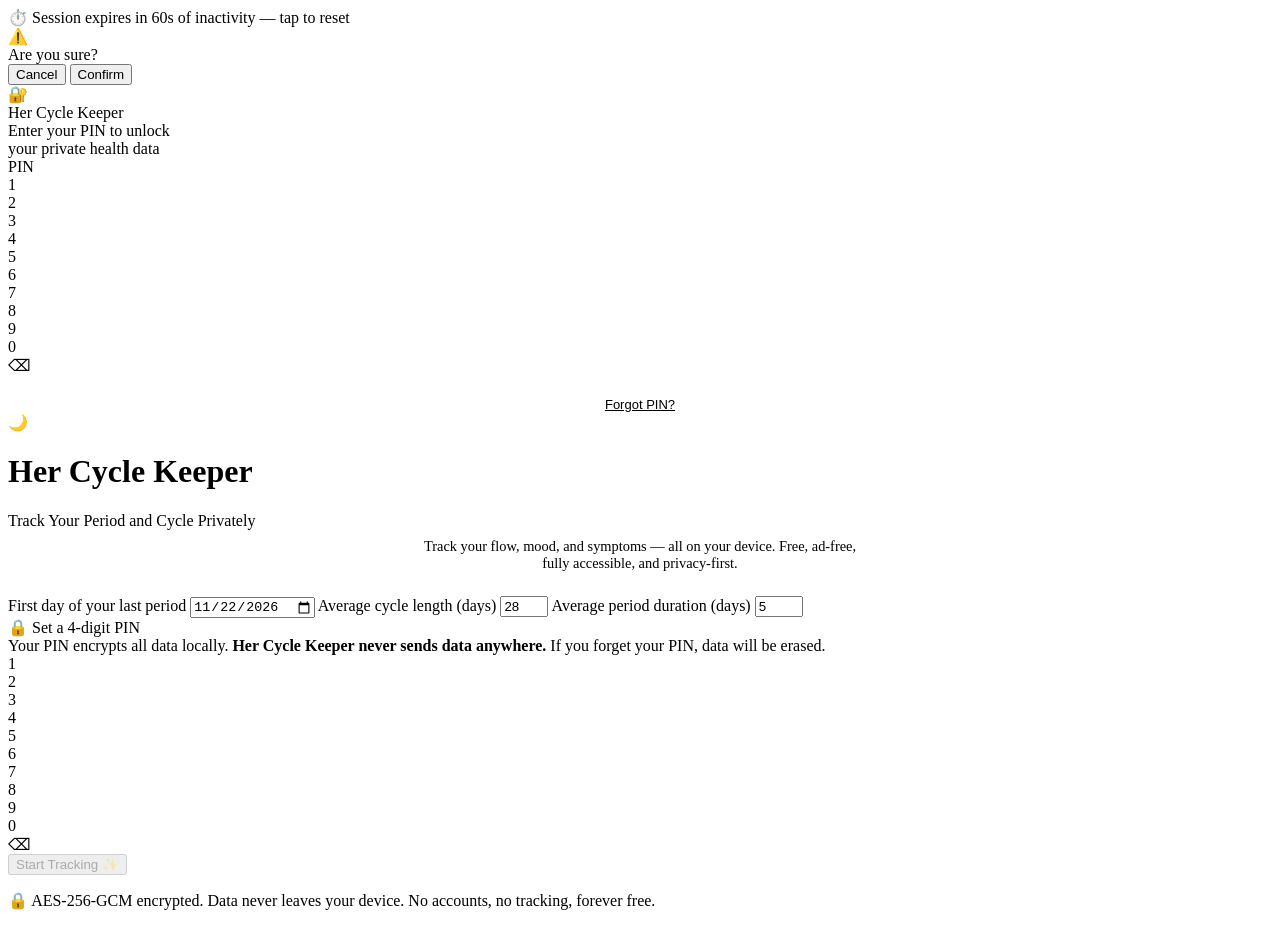
==== commit 96e81478: "Adjust styles for pain chart container and update padding for chart rendering" ====
--- a/index.html
+++ b/index.html
@@ -28,7 +28,7 @@
       name="apple-mobile-web-app-status-bar-style"
       content="black-translucent"
     />
-    <meta name="apple-mobile-web-app-title" content="Cycle Keeper" />
+    <meta name="apple-mobile-web-app-title" content="Her Cycle Keeper" />
     <meta
       name="robots"
       content="index, follow, max-image-preview:large, max-snippet:-1, max-video-preview:-1"
@@ -72,6 +72,7 @@
     <!-- Canonical URL -->
     <link rel="canonical" href="https://hercyclekeeper.web.app" />
 
+    <link rel="stylesheet" href="style.css" />
     <link rel="manifest" href="manifest.json" />
     <link rel="apple-touch-icon" href="icons/icon-192.png" />
     <title>Her Cycle Keeper — Private Period & Cycle Tracker</title>
@@ -106,7 +107,7 @@
 
       // Check if app is already installed and hide button
       if (
-        localStorage.getItem("luna_app_installed") === "true" ||
+        localStorage.getItem("hercyclekeeper_app_installed") === "true" ||
         window.matchMedia("(display-mode: standalone)").matches ||
         window.navigator.standalone === true
       ) {
@@ -128,1063 +129,11 @@
       window.addEventListener("appinstalled", () => {
         console.log("✅ App installed successfully");
         deferredPrompt = null;
-        localStorage.setItem("luna_app_installed", "true");
+        localStorage.setItem("hercyclekeeper_app_installed", "true");
         const btn = document.getElementById("install-btn");
         if (btn) btn.style.display = "none";
       });
     </script>
-
-    <style>
-      @font-face {
-        font-family: "LunaDisplay";
-        src: local("Georgia"), local("Times New Roman");
-        font-weight: 400 700;
-      }
-
-      :root {
-        --rose: #ff3d6b;
-        --rose-light: #ff7096;
-        --rose-pale: #ffe8ee;
-        --coral: #ff6b4a;
-        --amber: #ffb347;
-        --lavender: #a78bfa;
-        --teal: #2dd4bf;
-        --fertile-green: #34d399;
-        --ovulation: #f59e0b;
-        --bg: #0f0a14;
-        --bg2: #1a1025;
-        --bg3: #231530;
-        --card: #1e1428;
-        --text: #f9f0ff;
-        --text-muted: #9b89b4;
-        --border: rgba(167, 139, 250, 0.15);
-        --danger: #ff3d6b;
-        --success: #34d399;
-      }
-
-      * {
-        margin: 0;
-        padding: 0;
-        box-sizing: border-box;
-        -webkit-tap-highlight-color: transparent;
-      }
-
-      body {
-        font-family: "DM Sans", "Segoe UI", system-ui, sans-serif;
-        background: var(--bg);
-        color: var(--text);
-        min-height: 100vh;
-        overflow-x: hidden;
-      }
-
-      #app {
-        position: relative;
-        z-index: 1;
-        max-width: 30rem;
-        margin: 0 auto;
-        padding: 0 0 6.25rem;
-      }
-
-      #lock-screen {
-        position: fixed;
-        inset: 0;
-        background: var(--bg);
-        z-index: 300;
-        display: flex;
-        flex-direction: column;
-        align-items: center;
-        justify-content: center;
-        padding: 2rem 1.5rem;
-        text-align: center;
-      }
-      #lock-screen.hidden {
-        display: none;
-      }
-
-      .lock-icon {
-        font-size: 3.5rem;
-        margin-bottom: 1rem;
-        animation: float 3s ease-in-out infinite;
-      }
-      @keyframes float {
-        0%,
-        100% {
-          transform: translateY(0);
-        }
-        50% {
-          transform: translateY(-0.5rem);
-        }
-      }
-
-      .lock-logo {
-        font-family: Georgia, serif;
-        font-style: italic;
-        font-size: 2.375rem;
-        background: linear-gradient(135deg, var(--rose), var(--lavender));
-        -webkit-background-clip: text;
-        -webkit-text-fill-color: transparent;
-        background-clip: text;
-        margin-bottom: 0.5rem;
-      }
-      .lock-sub {
-        font-size: 0.875rem;
-        color: var(--text-muted);
-        margin-bottom: 2rem;
-        line-height: 1.6;
-      }
-
-      .pin-label {
-        font-size: 0.8125rem;
-        color: var(--text-muted);
-        margin-bottom: 0.625rem;
-      }
-      .pin-dots {
-        display: flex;
-        gap: 0.875rem;
-        justify-content: center;
-        margin-bottom: 1.75rem;
-      }
-      .pin-dot {
-        width: 1rem;
-        height: 1rem;
-        border-radius: 50%;
-        border: 0.0625rem solid var(--text-muted);
-        background: transparent;
-        transition: all 0.2s;
-      }
-      .pin-dot.filled {
-        background: var(--rose);
-        border-color: var(--rose);
-      }
-      .pin-dot.error {
-        background: var(--danger);
-        border-color: var(--danger);
-        animation: shake 0.4s ease;
-      }
-      @keyframes shake {
-        0%,
-        100% {
-          transform: translateX(0);
-        }
-        25% {
-          transform: translateX(-0.375rem);
-        }
-        75% {
-          transform: translateX(0.375rem);
-        }
-      }
-
-      .numpad {
-        display: grid;
-        grid-template-columns: repeat(3, 4.5rem);
-        gap: 0.75rem;
-        justify-content: center;
-      }
-      .num-btn {
-        width: 4.5rem;
-        height: 4.5rem;
-        background: var(--card);
-        border: 0.0625rem solid var(--border);
-        border-radius: 50%;
-        display: flex;
-        flex-direction: column;
-        align-items: center;
-        justify-content: center;
-        font-size: 1.375rem;
-        font-weight: 600;
-        cursor: pointer;
-        transition: all 0.15s;
-        user-select: none;
-        color: var(--text);
-      }
-      .num-btn:active {
-        transform: scale(0.88);
-        background: rgba(255, 61, 107, 0.2);
-        border-color: var(--rose);
-      }
-      .num-btn.del {
-        font-size: 1.125rem;
-      }
-      .num-btn.empty {
-        visibility: hidden;
-      }
-
-      .lock-error {
-        margin-top: 1rem;
-        font-size: 0.8125rem;
-        color: var(--danger);
-        min-height: 1.25rem;
-        transition: opacity 0.3s;
-      }
-
-      .lock-first-time {
-        margin-top: 1.25rem;
-        font-size: 0.8125rem;
-        color: var(--text-muted);
-        line-height: 1.6;
-      }
-      .lock-first-time strong {
-        color: var(--lavender);
-      }
-
-      #onboarding {
-        position: fixed;
-        inset: 0;
-        background: var(--bg);
-        z-index: 200;
-        display: flex;
-        flex-direction: column;
-        align-items: center;
-        justify-content: flex-start;
-        padding: calc(env(safe-area-inset-top) + 1rem) 1.5rem
-          calc(env(safe-area-inset-bottom) + 1.25rem);
-        gap: 0.5rem;
-        text-align: center;
-        overflow-y: auto;
-      }
-      #onboarding.hidden {
-        display: none;
-      }
-
-      .onboard-moon {
-        font-size: 4rem;
-        margin-bottom: 1.25rem;
-        animation: pulse 3s ease-in-out infinite;
-      }
-      @keyframes pulse {
-        0%,
-        100% {
-          transform: scale(1);
-        }
-        50% {
-          transform: scale(1.08);
-        }
-      }
-      .onboard-logo {
-        font-family: Georgia, serif;
-        font-style: italic;
-        font-size: 2.5rem;
-        background: linear-gradient(135deg, var(--rose), var(--lavender));
-        -webkit-background-clip: text;
-        -webkit-text-fill-color: transparent;
-        background-clip: text;
-        margin-bottom: 0.625rem;
-      }
-      .onboard-sub {
-        font-size: 0.9375rem;
-        color: var(--text-muted);
-        margin-bottom: 2rem;
-        line-height: 1.6;
-        max-width: 20rem;
-      }
-      .onboard-form {
-        width: 100%;
-        max-width: 21.25rem;
-        text-align: left;
-      }
-      .onboard-form label {
-        font-size: 0.8125rem;
-        color: var(--text-muted);
-        display: block;
-        margin-bottom: 0.375rem;
-      }
-      .onboard-form input {
-        width: 100%;
-        background: rgba(255, 255, 255, 0.1);
-        border: 0.0625rem solid rgba(255, 255, 255, 0.2);
-        border-radius: 0.5rem;
-        padding: 0.875rem 1rem;
-        color: white;
-        font-family: inherit;
-        font-size: 1rem;
-        outline: none;
-        margin-bottom: 1rem;
-      }
-      .onboard-form input:focus {
-        border-color: rgba(255, 61, 107, 0.6);
-      }
-      .onboard-form input[type="date"]::-webkit-calendar-picker-indicator {
-        filter: invert(1);
-      }
-
-      .pin-setup-title {
-        font-size: 0.9375rem;
-        font-weight: 600;
-        margin: 0.5rem 0 0.375rem;
-        color: var(--text);
-      }
-      .pin-setup-sub {
-        font-size: 0.75rem;
-        color: var(--text-muted);
-        margin-bottom: 0.875rem;
-        line-height: 1.5;
-      }
-
-      .setup-pin-wrap {
-        display: flex;
-        gap: 0.625rem;
-        justify-content: center;
-        margin-bottom: 1rem;
-      }
-      .setup-pin-dot {
-        width: 0.875rem;
-        height: 0.875rem;
-        border-radius: 50%;
-        border: 0.125rem solid var(--text-muted);
-        background: transparent;
-        transition: all 0.2s;
-      }
-      .setup-pin-dot.filled {
-        background: var(--lavender);
-        border-color: var(--lavender);
-      }
-
-      .onboard-numpad {
-        display: grid;
-        grid-template-columns: repeat(3, 3.75rem);
-        gap: 0.625rem;
-        justify-content: center;
-        margin-bottom: 1rem;
-      }
-      .onboard-numpad .num-btn {
-        width: 3.75rem;
-        height: 3.75rem;
-        font-size: 1.25rem;
-      }
-
-      .onboard-start {
-        width: 100%;
-        background: linear-gradient(135deg, var(--rose), #c82050);
-        color: white;
-        border: none;
-        border-radius: 1rem;
-        padding: 1rem;
-        font-family: inherit;
-        font-size: 1rem;
-        font-weight: 600;
-        cursor: pointer;
-        transition: all 0.2s;
-        margin-top: 0.25rem;
-      }
-      .onboard-start:active {
-        transform: scale(0.97);
-      }
-      .onboard-start:disabled {
-        opacity: 0.4;
-        cursor: not-allowed;
-      }
-      .privacy-note {
-        font-size: 0.6875rem;
-        color: var(--text-muted);
-        margin-top: 0.875rem;
-        line-height: 1.6;
-        max-width: 20rem;
-      }
-      .privacy-note span {
-        color: var(--teal);
-      }
-
-      #timeout-banner {
-        position: fixed;
-        top: 0;
-        left: 50%;
-        transform: translateX(-50%);
-        width: 100%;
-        max-width: 30rem;
-        background: rgba(245, 158, 11, 0.15);
-        border-bottom: 0.0625rem solid rgba(245, 158, 11, 0.4);
-        padding: 0.625rem 1rem;
-        font-size: 0.8125rem;
-        color: var(--amber);
-        display: none;
-        z-index: 99;
-        text-align: center;
-      }
-      #timeout-banner.visible {
-        display: block;
-      }
-
-      #modal-overlay {
-        position: fixed;
-        inset: 0;
-        background: rgba(0, 0, 0, 0.7);
-        backdrop-filter: blur(0.5rem);
-        z-index: 400;
-        display: flex;
-        align-items: center;
-        justify-content: center;
-        padding: 1.5rem;
-        opacity: 0;
-        pointer-events: none;
-        transition: opacity 0.2s;
-      }
-      #modal-overlay.visible {
-        opacity: 1;
-        pointer-events: all;
-      }
-      .modal-box {
-        background: var(--card);
-        border: 0.0625rem solid var(--border);
-        border-radius: 1.5rem;
-        padding: 1.75rem 1.5rem;
-        max-width: 20rem;
-        width: 100%;
-        text-align: center;
-        transform: translateY(1.25rem);
-        transition: transform 0.25s;
-      }
-      #modal-overlay.visible .modal-box {
-        transform: translateY(0);
-      }
-      .modal-icon {
-        font-size: 2.5rem;
-        margin-bottom: 0.75rem;
-      }
-      .modal-title {
-        font-family: Georgia, serif;
-        font-size: 1.25rem;
-        margin-bottom: 0.5rem;
-      }
-      .modal-msg {
-        font-size: 0.875rem;
-        color: var(--text-muted);
-        line-height: 1.6;
-        margin-bottom: 1.375rem;
-      }
-      .modal-btns {
-        display: flex;
-        gap: 0.625rem;
-      }
-      .modal-btn {
-        flex: 1;
-        padding: 0.8125rem;
-        border-radius: 0.875rem;
-        border: none;
-        font-family: inherit;
-        font-size: 0.875rem;
-        font-weight: 600;
-        cursor: pointer;
-        transition: all 0.2s;
-      }
-      .modal-btn.primary {
-        background: linear-gradient(135deg, var(--rose), #c82050);
-        color: white;
-      }
-      .modal-btn.secondary {
-        background: rgba(255, 255, 255, 0.08);
-        color: var(--text);
-      }
-      .modal-btn:active {
-        transform: scale(0.95);
-      }
-
-      .header {
-        padding: 1.25rem 1.25rem 0;
-        display: flex;
-        align-items: center;
-        justify-content: space-between;
-      }
-      .logo {
-        font-family: Georgia, serif;
-        font-style: italic;
-        font-size: 1.75rem;
-        background: linear-gradient(135deg, var(--rose), var(--lavender));
-        -webkit-background-clip: text;
-        -webkit-text-fill-color: transparent;
-        background-clip: text;
-      }
-
-      .status-card {
-        margin: 1.25rem 1rem 0;
-        background: linear-gradient(135deg, #2a1040 0%, #1a0828 100%);
-        border: 0.0625rem solid var(--border);
-        border-radius: 1.5rem;
-        padding: 1.375rem 1.375rem 1.25rem;
-        position: relative;
-        overflow: hidden;
-      }
-      .status-phase {
-        font-size: 0.75rem;
-        text-transform: uppercase;
-        letter-spacing: 0.125rem;
-        color: var(--text-muted);
-        margin-bottom: 0.375rem;
-      }
-      .status-title {
-        font-family: Georgia, serif;
-        font-size: 1.625rem;
-        font-weight: 700;
-        margin-bottom: 0.25rem;
-      }
-      .status-subtitle {
-        font-size: 0.875rem;
-        color: var(--text-muted);
-        margin-bottom: 1.125rem;
-      }
-      .status-row {
-        display: flex;
-        gap: 0.75rem;
-      }
-      .status-pill {
-        flex: 1;
-        background: rgba(255, 255, 255, 0.07);
-        border-radius: 0.875rem;
-        padding: 0.625rem 0.75rem;
-        text-align: center;
-      }
-      .status-pill .val {
-        font-size: 1.375rem;
-        font-weight: 600;
-        line-height: 1;
-      }
-      .status-pill .lbl {
-        font-size: 0.6875rem;
-        color: var(--text-muted);
-        margin-top: 0.1875rem;
-      }
-
-      .cycle-bar-wrap {
-        margin: 1.125rem 1rem 0;
-        background: var(--card);
-        border: 0.0625rem solid var(--border);
-        border-radius: 1rem;
-        padding: 1rem 1.125rem;
-      }
-      .cycle-bar-labels {
-        display: flex;
-        justify-content: space-between;
-        font-size: 0.6875rem;
-        color: var(--text-muted);
-        margin-bottom: 0.625rem;
-        text-transform: uppercase;
-        letter-spacing: 0.0625rem;
-      }
-      .cycle-bar {
-        height: 0.625rem;
-        background: rgba(255, 255, 255, 0.08);
-        border-radius: 999px;
-        overflow: hidden;
-        position: relative;
-      }
-      .bar-legend {
-        display: flex;
-        flex-wrap: wrap;
-        gap: 0.5rem;
-        margin-top: 0.75rem;
-      }
-      .legend-item {
-        display: flex;
-        align-items: center;
-        gap: 0.3125rem;
-        font-size: 0.6875rem;
-        color: var(--text-muted);
-      }
-      .legend-dot {
-        width: 0.5rem;
-        height: 0.5rem;
-        border-radius: 50%;
-        flex-shrink: 0;
-      }
-      .today-marker {
-        position: absolute;
-        top: -0.1875rem;
-        width: 0.125rem;
-        height: 1rem;
-        background: white;
-        border-radius: 0.125rem;
-      }
-
-      .calendar-wrap {
-        margin: 2rem 1rem 0;
-      }
-      .cal-header {
-        display: flex;
-        align-items: center;
-        justify-content: space-between;
-        margin-bottom: 1rem;
-      }
-      .cal-month {
-        font-family: Georgia, serif;
-        font-size: 1.25rem;
-        font-weight: 700;
-      }
-      .cal-nav {
-        display: flex;
-        gap: 0.5rem;
-      }
-      .cal-nav-btn {
-        width: 2.25rem;
-        height: 2.25rem;
-        background: var(--card);
-        border: 0.0625rem solid var(--border);
-        border-radius: 0.625rem;
-        display: flex;
-        align-items: center;
-        justify-content: center;
-        cursor: pointer;
-        font-size: 1rem;
-        transition: all 0.2s;
-        color: var(--text);
-      }
-      .cal-nav-btn:active {
-        transform: scale(0.9);
-        background: var(--rose);
-      }
-      .cal-weekdays {
-        display: grid;
-        grid-template-columns: repeat(7, 1fr);
-        text-align: center;
-        font-size: 0.6875rem;
-        text-transform: uppercase;
-        letter-spacing: 0.0625rem;
-        color: var(--text-muted);
-        margin-bottom: 0.5rem;
-        padding: 0 0.125rem;
-      }
-      .cal-grid {
-        display: grid;
-        grid-template-columns: repeat(7, 1fr);
-        gap: 0.1875rem;
-        padding: 0 0.125rem;
-      }
-      .cal-day {
-        aspect-ratio: 1;
-        display: flex;
-        align-items: center;
-        justify-content: center;
-        border-radius: 50%;
-        font-size: 0.875rem;
-        font-weight: 500;
-        cursor: pointer;
-        position: relative;
-        transition: all 0.18s;
-        user-select: none;
-      }
-      .cal-day:active {
-        transform: scale(0.85);
-      }
-      .cal-day.empty {
-        pointer-events: none;
-      }
-      .cal-day.other-month {
-        color: rgba(255, 255, 255, 0.2);
-      }
-      .cal-day.period {
-        background: linear-gradient(
-          135deg,
-          rgba(255, 61, 107, 0.85),
-          rgba(255, 107, 74, 0.85)
-        );
-        color: white;
-      }
-      .cal-day.fertile {
-        background: rgba(52, 211, 153, 0.2);
-        color: #34d399;
-        border: 0.09375rem solid rgba(52, 211, 153, 0.4);
-      }
-      .cal-day.ovulation {
-        background: rgba(245, 158, 11, 0.85);
-        color: white;
-      }
-      .cal-day.predicted-period {
-        background: rgba(255, 61, 107, 0.15);
-        color: var(--rose-light);
-        border: 0.09375rem dashed rgba(255, 61, 107, 0.5);
-      }
-      .cal-day.today::after {
-        content: "";
-        position: absolute;
-        bottom: 0.125rem;
-        width: 0.25rem;
-        height: 0.25rem;
-        background: white;
-        border-radius: 50%;
-      }
-      .cal-day.has-log::before {
-        content: "";
-        position: absolute;
-        top: 0.125rem;
-        right: 0.125rem;
-        width: 0.3125rem;
-        height: 0.3125rem;
-        background: var(--lavender);
-        border-radius: 50%;
-      }
-      .cal-day.selected-log {
-        box-shadow: 0 0 0 0.15625rem var(--lavender);
-      }
-
-      .log-panel {
-        margin: 0.875rem 1rem 0;
-        background: var(--card);
-        border: 0.0625rem solid var(--border);
-        border-radius: 1.25rem;
-        padding: 1.125rem;
-        display: none;
-        animation: slideUp 0.25s ease;
-      }
-      .log-panel.visible {
-        display: block;
-      }
-      @keyframes slideUp {
-        from {
-          opacity: 0;
-          transform: translateY(0.75rem);
-        }
-        to {
-          opacity: 1;
-          transform: translateY(0);
-        }
-      }
-      .log-date-title {
-        font-family: Georgia, serif;
-        font-size: 1.125rem;
-        margin-bottom: 0.875rem;
-      }
-      .log-options {
-        display: grid;
-        grid-template-columns: repeat(3, 1fr);
-        gap: 0.5rem;
-        margin-bottom: 0.875rem;
-      }
-      .log-btn {
-        padding: 0.625rem 0.375rem;
-        border-radius: 0.75rem;
-        text-align: center;
-        background: rgba(255, 255, 255, 0.06);
-        border: 0.09375rem solid var(--border);
-        cursor: pointer;
-        font-size: 0.75rem;
-        transition: all 0.2s;
-        user-select: none;
-      }
-      .log-btn .icon {
-        font-size: 1.25rem;
-        display: block;
-        margin-bottom: 0.25rem;
-      }
-      #log-flow-icon {
-        display: block;
-        white-space: nowrap;
-        letter-spacing: -0.22em;
-        color: var(--rose);
-      }
-      .log-btn:active {
-        transform: scale(0.93);
-      }
-      .log-btn.active-flow {
-        border-color: var(--rose);
-        background: rgba(255, 61, 107, 0.15);
-        color: var(--rose-light);
-      }
-      .log-btn.active-symptom {
-        border-color: var(--lavender);
-        background: rgba(167, 139, 250, 0.15);
-        color: var(--lavender);
-      }
-      .log-btn.active-mood {
-        border-color: var(--teal);
-        background: rgba(45, 212, 191, 0.15);
-        color: var(--teal);
-      }
-      .log-btn.mood-btn {
-        grid-column: auto;
-      }
-      .mood-sub {
-        display: block;
-        font-size: 0.6875rem;
-        color: var(--text-muted);
-        margin-top: 0.125rem;
-      }
-      .mood-modal-wrap {
-        margin-top: 0.5rem;
-      }
-      .mood-modal-value {
-        font-size: 0.8125rem;
-        margin-bottom: 0.5rem;
-        color: var(--text-muted);
-      }
-      .mood-modal-slider {
-        width: 100%;
-        cursor: pointer;
-      }
-      .flow-modal-wrap {
-        margin-top: 0.5rem;
-      }
-      .flow-modal-value {
-        font-size: 0.8125rem;
-        margin-bottom: 0.5rem;
-        color: var(--text-muted);
-        white-space: nowrap;
-        letter-spacing: -0.22em;
-      }
-      .flow-modal-slider {
-        width: 100%;
-        cursor: pointer;
-      }
-      .pain-modal-wrap {
-        margin-top: 0.5rem;
-      }
-      .pain-modal-value {
-        font-size: 0.8125rem;
-        margin-bottom: 0.5rem;
-        color: var(--text-muted);
-      }
-      .pain-modal-slider {
-        width: 100%;
-        cursor: pointer;
-      }
-      .log-note {
-        width: 100%;
-        background: rgba(255, 255, 255, 0.05);
-        border: 0.0625rem solid var(--border);
-        border-radius: 0.75rem;
-        padding: 0.625rem 0.875rem;
-        color: var(--text);
-        font-family: inherit;
-        font-size: 0.875rem;
-        resize: none;
-        outline: none;
-        margin-bottom: 0.625rem;
-      }
-      .log-note:focus {
-        border-color: rgba(167, 139, 250, 0.5);
-      }
-      .log-save-btn {
-        width: 100%;
-        background: linear-gradient(135deg, var(--rose), #c82050);
-        color: white;
-        border: none;
-        border-radius: 0.875rem;
-        padding: 0.8125rem;
-        font-family: inherit;
-        font-size: 0.9375rem;
-        font-weight: 600;
-        cursor: pointer;
-        transition: all 0.2s;
-      }
-      .log-save-btn:active {
-        transform: scale(0.97);
-      }
-      .note-limit {
-        font-size: 0.6875rem;
-        color: var(--text-muted);
-        text-align: right;
-        margin-top: -0.5rem;
-        margin-bottom: 0.5rem;
-      }
-
-      .insights-wrap {
-        margin: 1rem 1rem 0;
-        display: none;
-      }
-      .insights-wrap.visible {
-        display: block;
-      }
-      .insight-card {
-        background: var(--card);
-        border: 0.0625rem solid var(--border);
-        border-radius: 1.25rem;
-        padding: 1.125rem;
-        margin-bottom: 0.75rem;
-        overflow: visible;
-      }
-      .insight-card h3 {
-        font-family: Georgia, serif;
-        font-size: 1rem;
-        margin-bottom: 0.75rem;
-      }
-      .stat-grid {
-        display: grid;
-        grid-template-columns: 1fr 1fr;
-        gap: 0.625rem;
-      }
-      .stat-box {
-        background: rgba(255, 255, 255, 0.05);
-        border-radius: 0.875rem;
-        padding: 0.875rem;
-        text-align: center;
-      }
-      .stat-box .big {
-        font-size: 1.75rem;
-        font-weight: 700;
-        line-height: 1;
-        margin-bottom: 0.25rem;
-      }
-      .stat-box .sm {
-        font-size: 0.6875rem;
-        color: var(--text-muted);
-        text-transform: uppercase;
-        letter-spacing: 0.0625rem;
-      }
-      .history-row {
-        display: flex;
-        justify-content: space-between;
-        align-items: center;
-        padding: 0.625rem 0;
-        border-bottom: 0.0625rem solid var(--border);
-        font-size: 0.875rem;
-      }
-      .history-row:last-child {
-        border-bottom: none;
-      }
-      .history-len {
-        font-weight: 600;
-        padding: 0.1875rem 0.625rem;
-        border-radius: 0.5rem;
-        font-size: 0.8125rem;
-      }
-      .info-box {
-        background: rgba(167, 139, 250, 0.1);
-        border: 0.0625rem solid rgba(167, 139, 250, 0.25);
-        border-radius: 0.875rem;
-        padding: 0.875rem;
-        font-size: 0.8125rem;
-        color: #c4b5fd;
-        line-height: 1.6;
-      }
-
-      .settings-wrap {
-        margin: 1rem 1rem 0;
-        display: none;
-      }
-      .settings-wrap.visible {
-        display: block;
-      }
-      .settings-section {
-        background: var(--card);
-        border: 0.0625rem solid var(--border);
-        border-radius: 1.25rem;
-        padding: 1.125rem;
-        margin-bottom: 0.75rem;
-      }
-      .settings-section h3 {
-        font-family: Georgia, serif;
-        font-size: 1rem;
-        margin-bottom: 1rem;
-      }
-      .field-label {
-        font-size: 0.8125rem;
-        color: var(--text-muted);
-        margin-bottom: 0.375rem;
-      }
-      .field-input {
-        width: 100%;
-        background: rgba(255, 255, 255, 0.1);
-        border: 0.0625rem solid rgba(255, 255, 255, 0.2);
-        border-radius: 0.5rem;
-        padding: 0.75rem 0.875rem;
-        color: white;
-        font-family: inherit;
-        font-size: 0.9375rem;
-        outline: none;
-        margin-bottom: 0.875rem;
-      }
-      .field-input:focus {
-        border-color: rgba(255, 61, 107, 0.5);
-      }
-      .field-input[type="date"]::-webkit-calendar-picker-indicator {
-        filter: invert(1);
-      }
-      .apply-btn {
-        width: 100%;
-        background: linear-gradient(135deg, var(--rose), #c82050);
-        color: white;
-        border: none;
-        border-radius: 0.875rem;
-        padding: 0.8125rem;
-        font-family: inherit;
-        font-size: 0.9375rem;
-        font-weight: 600;
-        cursor: pointer;
-        transition: all 0.2s;
-      }
-      .apply-btn:active {
-        transform: scale(0.97);
-      }
-      .danger-btn {
-        width: 100%;
-        background: rgba(255, 61, 107, 0.1);
-        border: 0.0625rem solid rgba(255, 61, 107, 0.4);
-        color: var(--rose);
-        border-radius: 0.875rem;
-        padding: 0.8125rem;
-        font-family: inherit;
-        font-size: 0.9375rem;
-        font-weight: 600;
-        cursor: pointer;
-        transition: all 0.2s;
-        margin-top: 0.625rem;
-      }
-      .danger-btn:active {
-        transform: scale(0.97);
-      }
-      .sec-badge {
-        display: inline-flex;
-        align-items: center;
-        gap: 0.375rem;
-        background: rgba(52, 211, 153, 0.12);
-        border: 0.0625rem solid rgba(52, 211, 153, 0.3);
-        border-radius: 0.5rem;
-        padding: 0.25rem 0.625rem;
-        font-size: 0.6875rem;
-        color: var(--teal);
-        margin-bottom: 0.75rem;
-      }
-
-      .bottom-nav {
-        position: fixed;
-        bottom: 0;
-        left: 50%;
-        transform: translateX(-50%);
-        width: 100%;
-        max-width: 30rem;
-        background: rgba(26, 16, 37, 0.92);
-        backdrop-filter: blur(1.25rem);
-        -webkit-backdrop-filter: blur(1.25rem);
-        border-top: 0.0625rem solid var(--border);
-        display: flex;
-        padding: 0.625rem 0 max(0.625rem, env(safe-area-inset-bottom));
-        z-index: 100;
-      }
-      .bnav-item {
-        flex: 1;
-        display: flex;
-        flex-direction: column;
-        align-items: center;
-        gap: 0.1875rem;
-        cursor: pointer;
-        font-size: 0.625rem;
-        color: var(--text-muted);
-        transition: all 0.2s;
-        user-select: none;
-        padding: 0.25rem 0;
-      }
-      .bnav-item .icon {
-        width: 1.5rem;
-        height: 1.5rem;
-        display: flex;
-        align-items: center;
-        justify-content: center;
-        stroke: currentColor;
-        stroke-width: 1.5;
-        fill: none;
-        line-height: 1;
-      }
-      .bnav-item.active {
-        color: var(--rose-light);
-      }
-
-      @media (min-width: 600px) {
-        #app,
-        .bottom-nav {
-          max-width: 37.5rem;
-        }
-        .cal-day {
-          font-size: 0.9375rem;
-        }
-      }
-    </style>
   </head>
   <body>
     <div id="timeout-banner">
@@ -1206,7 +155,7 @@
 
     <div id="lock-screen">
       <div class="lock-icon" id="lock-icon">🔐</div>
-      <div class="lock-logo">Cycle Keeper</div>
+      <div class="lock-logo">Her Cycle Keeper</div>
       <div class="lock-sub" id="lock-sub">
         Enter your PIN to unlock<br />your private health data
       </div>
@@ -1295,8 +244,8 @@
         <div class="pin-setup-title">🔒 Set a 4-digit PIN</div>
         <div class="pin-setup-sub">
           Your PIN encrypts all data locally.
-          <strong>Cycle Keeper never sends data anywhere.</strong> If you forget
-          your PIN, data will be erased.
+          <strong>Her Cycle Keeper never sends data anywhere.</strong> If you
+          forget your PIN, data will be erased.
         </div>
         <div class="setup-pin-wrap" id="setup-pin-dots">
           <div class="setup-pin-dot" id="sp0"></div>
@@ -1336,7 +285,7 @@
     <!-- MAIN APP -->
     <div id="app" style="display: none">
       <div class="header">
-        <div class="logo">Cycle Keeper</div>
+        <div class="logo">Her Cycle Keeper</div>
         <button
           id="install-btn"
           onclick="installApp()"
@@ -1592,10 +541,13 @@
               "
             ></select>
           </div>
-          <div id="pain-chart-container">
+          <div
+            id="pain-chart-container"
+            style="margin: 0 -1.125rem; padding: 0"
+          >
             <canvas
               id="pain-chart"
-              style="width: 100%; max-height: 300px"
+              style="width: 100%; max-height: 300px; display: block"
             ></canvas>
           </div>
           <div
@@ -1622,9 +574,9 @@
           </div>
         </div>
         <div class="insight-card">
-          <h3>How Cycle Keeper Works</h3>
+          <h3>How Her Cycle Keeper Works</h3>
           <div class="info-box">
-            Cycle Keeper estimates your fertile window by tracking cycle
+            Her Cycle Keeper estimates your fertile window by tracking cycle
             patterns.
             <strong>Ovulation</strong> is estimated ~14 days before your next
             period. <strong>Fertile days</strong> are calculated as day 8
@@ -1752,9 +704,9 @@
             >
             It is <em>not</em> medical advice and must not be used as a
             substitute for professional medical consultation.<br /><br />
-            Cycle Keeper predicts your cycle by tracking patterns and estimating
-            ovulation timing. Actual cycle timing can vary due to stress,
-            illness, medications, and many other factors.<br /><br />
+            Her Cycle Keeper predicts your cycle by tracking patterns and
+            estimating ovulation timing. Actual cycle timing can vary due to
+            stress, illness, medications, and many other factors.<br /><br />
             Do <strong>not</strong> use this app as a contraceptive or fertility
             guarantee. Always consult a qualified healthcare professional for
             medical decisions.
@@ -1768,7 +720,7 @@
             "
           >
             <strong>Privacy Guarantee</strong><br /><br />
-            Cycle Keeper collects <strong>zero data</strong>. This app:<br />
+            Her Cycle Keeper collects <strong>zero data</strong>. This app:<br />
             &nbsp;• Stores all data locally on your device only<br />
             &nbsp;• Has no servers, no accounts, no cloud storage<br />
             &nbsp;• Has no analytics, no tracking, no telemetry<br />
@@ -1779,10 +731,10 @@
           </div>
         </div>
         <div class="settings-section">
-          <h3>About Cycle Keeper</h3>
+          <h3>About Her Cycle Keeper</h3>
           <div class="info-box">
-            Cycle Keeper is free software built with care for privacy. Based on
-            the
+            Her Cycle Keeper is free software built with care for privacy. Based
+            on the
             <strong>Calendar Rhythm Method</strong> and
             <strong>Standard Days Method</strong> for cycle estimation. For
             informational purposes only.
@@ -1851,9 +803,9 @@
     <script>
       "use strict";
 
-      const STORE_KEY = "luna_enc_v1"; // encrypted blob
-      const SALT_KEY = "luna_salt_v1"; // random salt (not secret)
-      const PINHASH_KEY = "luna_ph_v1"; // HMAC of PIN for fast wrong-PIN detection
+      const STORE_KEY = "hercyclekeeper_enc_v1"; // encrypted blob
+      const SALT_KEY = "hercyclekeeper_salt_v1"; // random salt (not secret)
+      const PINHASH_KEY = "hercyclekeeper_ph_v1"; // HMAC of PIN for fast wrong-PIN detection
       const SCHEMA_VERSION = 1; // bump when state shape changes
 
       async function deriveKey(pin, salt) {
@@ -2162,7 +1114,7 @@
         showModal({
           icon: "⚠️",
           title: "Forgot PIN?",
-          msg: "This will permanently erase all your cycle data and reset Cycle Keeper. This cannot be undone. Are you sure?",
+          msg: "This will permanently erase all your cycle data and reset Her Cycle Keeper. This cannot be undone. Are you sure?",
           confirmText: "Yes, erase and reset",
           cancelText: "Cancel",
           onConfirm: () => {
@@ -2186,7 +1138,7 @@
             showModal({
               icon: "✅",
               title: "Reset Complete",
-              msg: "Cycle Keeper has been reset. Please set a new PIN to get started.",
+              msg: "Her Cycle Keeper has been reset. Please set a new PIN to get started.",
               cancelText: "",
               confirmText: "OK",
             });
@@ -3004,7 +1956,7 @@
         canvas.style.height = height + "px";
         ctx.scale(dpr, dpr);
 
-        const padding = { top: 20, right: 20, bottom: 40, left: 40 };
+        const padding = { top: 20, right: 20, bottom: 40, left: 20 };
         const chartWidth = width - padding.left - padding.right;
         const chartHeight = height - padding.top - padding.bottom;
 
@@ -3456,7 +2408,7 @@
             console.log("Install choice:", choiceResult.outcome);
             if (choiceResult.outcome === "accepted") {
               console.log("User accepted the install prompt");
-              localStorage.setItem("luna_app_installed", "true");
+              localStorage.setItem("hercyclekeeper_app_installed", "true");
               const btn = document.getElementById("install-btn");
               if (btn) btn.style.display = "none";
             } else {
@@ -3475,7 +2427,7 @@
             showModal({
               icon: "✅",
               title: "Already Installed",
-              msg: "Cycle Keeper is already installed on your device! You can see it in your app drawer.",
+              msg: "Her Cycle Keeper is already installed on your device! You can see it in your app drawer.",
               cancelText: "",
               confirmText: "OK",
             });
@@ -3483,7 +2435,7 @@
             // Show manual install instructions
             showModal({
               icon: "📱",
-              title: "Install Cycle Keeper as App",
+              title: "Install Her Cycle Keeper as App",
               msg: "To install:\n\n1. Tap the menu (⋮) in your browser\n2. Look for 'Install app' or 'Add to Home screen'\n3. Confirm installation",
               cancelText: "",
               confirmText: "OK",
@@ -3510,7 +2462,7 @@
             });
             const a = document.createElement("a");
             a.href = URL.createObjectURL(blob);
-            a.download = `luna_backup_${today()}.bin`;
+            a.download = `hercyclekeeper_backup_${today()}.bin`;
             a.click();
             URL.revokeObjectURL(a.href);
           },
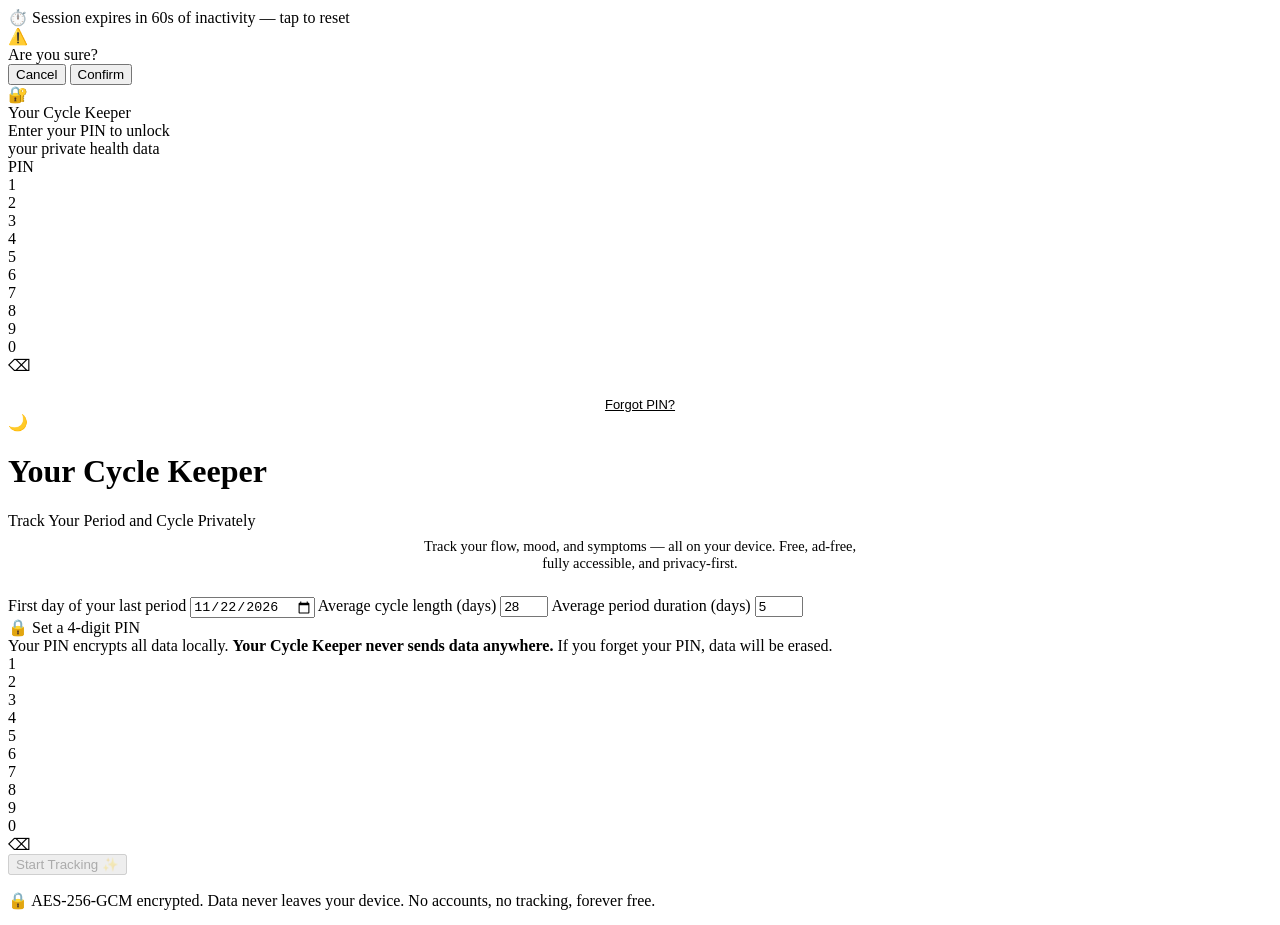
==== commit aecd01d2: "Update branding from "Her Cycle Keeper" to "Your Cycle Keeper" across all files" ====
--- a/index.html
+++ b/index.html
@@ -28,63 +28,63 @@
       name="apple-mobile-web-app-status-bar-style"
       content="black-translucent"
     />
-    <meta name="apple-mobile-web-app-title" content="Her Cycle Keeper" />
+    <meta name="apple-mobile-web-app-title" content="Your Cycle Keeper" />
     <meta
       name="robots"
       content="index, follow, max-image-preview:large, max-snippet:-1, max-video-preview:-1"
     />
     <meta
       name="description"
-      content="Her Cycle Keeper is a privacy-first period and cycle tracker. Track your cycle, flow, and mood on your device — no servers, no tracking, no accounts."
+      content="Your Cycle Keeper is a privacy-first period and cycle tracker. Track your cycle, flow, and mood on your device — no servers, no tracking, no accounts."
     />
 
     <!-- Open Graph / Social Sharing -->
     <meta property="og:type" content="website" />
     <meta
       property="og:title"
-      content="Her Cycle Keeper — Private Period & Cycle Tracker"
+      content="Your Cycle Keeper — Private Period & Cycle Tracker"
     />
     <meta
       property="og:description"
-      content="Track your period and cycle privately with Her Cycle Keeper. Free, ad-free, and fully accessible."
+      content="Track your period and cycle privately with Your Cycle Keeper. Free, ad-free, and fully accessible."
     />
-    <meta property="og:url" content="https://hercyclekeeper.web.app" />
+    <meta property="og:url" content="https://yourcyclekeeper.web.app" />
     <meta
       property="og:image"
-      content="https://hercyclekeeper.web.app/icons/icon-192.png"
+      content="https://yourcyclekeeper.web.app/icons/icon-192.png"
     />
 
     <!-- Twitter Card -->
     <meta name="twitter:card" content="summary_large_image" />
     <meta
       name="twitter:title"
-      content="Her Cycle Keeper — Private Period & Cycle Tracker"
+      content="Your Cycle Keeper — Private Period & Cycle Tracker"
     />
     <meta
       name="twitter:description"
-      content="Track your period and cycle privately with Her Cycle Keeper. Free, ad-free, and fully accessible."
+      content="Track your period and cycle privately with Your Cycle Keeper. Free, ad-free, and fully accessible."
     />
     <meta
       name="twitter:image"
-      content="https://hercyclekeeper.web.app/icons/icon-192.png"
+      content="https://yourcyclekeeper.web.app/icons/icon-192.png"
     />
 
     <!-- Canonical URL -->
-    <link rel="canonical" href="https://hercyclekeeper.web.app" />
-
-    <link rel="stylesheet" href="style.css" />
+    <link rel="canonical" href="https://yourcyclekeeper.web.app" />
+
+    <link rel="stylesheet" href="style.css?v=3.0.0" />
     <link rel="manifest" href="manifest.json" />
     <link rel="apple-touch-icon" href="icons/icon-192.png" />
-    <title>Her Cycle Keeper — Private Period & Cycle Tracker</title>
+    <title>Your Cycle Keeper — Private Period & Cycle Tracker</title>
 
     <!-- JSON-LD Schema for Search Engines -->
     <script type="application/ld+json">
       {
         "@context": "https://schema.org",
         "@type": "SoftwareApplication",
-        "name": "Her Cycle Keeper",
+        "name": "Your Cycle Keeper",
         "description": "Private, AES-encrypted period and cycle tracker. Zero data collection, forever free.",
-        "url": "https://hercyclekeeper.web.app",
+        "url": "https://yourcyclekeeper.web.app",
         "applicationCategory": "HealthApplication",
         "operatingSystem": "Web",
         "offers": {
@@ -97,17 +97,16 @@
           "ratingValue": "5",
           "ratingCount": "1"
         },
-        "image": "https://hercyclekeeper.web.app/icons/icon-192.png"
+        "image": "https://yourcyclekeeper.web.app/icons/icon-192.png"
       }
     </script>
 
-    <!-- PWA Install Prompt Listener - Must be early to catch the event -->
     <script>
       let deferredPrompt = null;
 
       // Check if app is already installed and hide button
       if (
-        localStorage.getItem("hercyclekeeper_app_installed") === "true" ||
+        localStorage.getItem("yourcyclekeeper_app_installed") === "true" ||
         window.matchMedia("(display-mode: standalone)").matches ||
         window.navigator.standalone === true
       ) {
@@ -155,7 +154,7 @@
 
     <div id="lock-screen">
       <div class="lock-icon" id="lock-icon">🔐</div>
-      <div class="lock-logo">Her Cycle Keeper</div>
+      <div class="lock-logo">Your Cycle Keeper</div>
       <div class="lock-sub" id="lock-sub">
         Enter your PIN to unlock<br />your private health data
       </div>
@@ -202,7 +201,7 @@
     <!-- ONBOARDING -->
     <div id="onboarding" class="hidden">
       <div class="onboard-moon">🌙</div>
-      <h1 class="onboard-logo">Her Cycle Keeper</h1>
+      <h1 class="onboard-logo">Your Cycle Keeper</h1>
       <p class="onboard-sub">Track Your Period and Cycle Privately</p>
       <p
         class="onboard-tagline"
@@ -244,7 +243,7 @@
         <div class="pin-setup-title">🔒 Set a 4-digit PIN</div>
         <div class="pin-setup-sub">
           Your PIN encrypts all data locally.
-          <strong>Her Cycle Keeper never sends data anywhere.</strong> If you
+          <strong>Your Cycle Keeper never sends data anywhere.</strong> If you
           forget your PIN, data will be erased.
         </div>
         <div class="setup-pin-wrap" id="setup-pin-dots">
@@ -285,7 +284,7 @@
     <!-- MAIN APP -->
     <div id="app" style="display: none">
       <div class="header">
-        <div class="logo">Her Cycle Keeper</div>
+        <div class="logo">Your Cycle Keeper</div>
         <button
           id="install-btn"
           onclick="installApp()"
@@ -574,9 +573,9 @@
           </div>
         </div>
         <div class="insight-card">
-          <h3>How Her Cycle Keeper Works</h3>
+          <h3>How Your Cycle Keeper Works</h3>
           <div class="info-box">
-            Her Cycle Keeper estimates your fertile window by tracking cycle
+            Your Cycle Keeper estimates your fertile window by tracking cycle
             patterns.
             <strong>Ovulation</strong> is estimated ~14 days before your next
             period. <strong>Fertile days</strong> are calculated as day 8
@@ -704,7 +703,7 @@
             >
             It is <em>not</em> medical advice and must not be used as a
             substitute for professional medical consultation.<br /><br />
-            Her Cycle Keeper predicts your cycle by tracking patterns and
+            Your Cycle Keeper predicts your cycle by tracking patterns and
             estimating ovulation timing. Actual cycle timing can vary due to
             stress, illness, medications, and many other factors.<br /><br />
             Do <strong>not</strong> use this app as a contraceptive or fertility
@@ -720,7 +719,7 @@
             "
           >
             <strong>Privacy Guarantee</strong><br /><br />
-            Her Cycle Keeper collects <strong>zero data</strong>. This app:<br />
+            Your Cycle Keeper collects <strong>zero data</strong>. This app:<br />
             &nbsp;• Stores all data locally on your device only<br />
             &nbsp;• Has no servers, no accounts, no cloud storage<br />
             &nbsp;• Has no analytics, no tracking, no telemetry<br />
@@ -731,10 +730,10 @@
           </div>
         </div>
         <div class="settings-section">
-          <h3>About Her Cycle Keeper</h3>
+          <h3>About Your Cycle Keeper</h3>
           <div class="info-box">
-            Her Cycle Keeper is free software built with care for privacy. Based
-            on the
+            Your Cycle Keeper is free software built with care for privacy.
+            Based on the
             <strong>Calendar Rhythm Method</strong> and
             <strong>Standard Days Method</strong> for cycle estimation. For
             informational purposes only.
@@ -803,9 +802,9 @@
     <script>
       "use strict";
 
-      const STORE_KEY = "hercyclekeeper_enc_v1"; // encrypted blob
-      const SALT_KEY = "hercyclekeeper_salt_v1"; // random salt (not secret)
-      const PINHASH_KEY = "hercyclekeeper_ph_v1"; // HMAC of PIN for fast wrong-PIN detection
+      const STORE_KEY = "yourcyclekeeper_enc_v1"; // encrypted blob
+      const SALT_KEY = "yourcyclekeeper_salt_v1"; // random salt (not secret)
+      const PINHASH_KEY = "yourcyclekeeper_ph_v1"; // HMAC of PIN for fast wrong-PIN detection
       const SCHEMA_VERSION = 1; // bump when state shape changes
 
       async function deriveKey(pin, salt) {
@@ -1114,7 +1113,7 @@
         showModal({
           icon: "⚠️",
           title: "Forgot PIN?",
-          msg: "This will permanently erase all your cycle data and reset Her Cycle Keeper. This cannot be undone. Are you sure?",
+          msg: "This will permanently erase all your cycle data and reset Your Cycle Keeper. This cannot be undone. Are you sure?",
           confirmText: "Yes, erase and reset",
           cancelText: "Cancel",
           onConfirm: () => {
@@ -1138,7 +1137,7 @@
             showModal({
               icon: "✅",
               title: "Reset Complete",
-              msg: "Her Cycle Keeper has been reset. Please set a new PIN to get started.",
+              msg: "Your Cycle Keeper has been reset. Please set a new PIN to get started.",
               cancelText: "",
               confirmText: "OK",
             });
@@ -2408,7 +2407,7 @@
             console.log("Install choice:", choiceResult.outcome);
             if (choiceResult.outcome === "accepted") {
               console.log("User accepted the install prompt");
-              localStorage.setItem("hercyclekeeper_app_installed", "true");
+              localStorage.setItem("yourcyclekeeper_app_installed", "true");
               const btn = document.getElementById("install-btn");
               if (btn) btn.style.display = "none";
             } else {
@@ -2427,7 +2426,7 @@
             showModal({
               icon: "✅",
               title: "Already Installed",
-              msg: "Her Cycle Keeper is already installed on your device! You can see it in your app drawer.",
+              msg: "Your Cycle Keeper is already installed on your device! You can see it in your app drawer.",
               cancelText: "",
               confirmText: "OK",
             });
@@ -2435,7 +2434,7 @@
             // Show manual install instructions
             showModal({
               icon: "📱",
-              title: "Install Her Cycle Keeper as App",
+              title: "Install Your Cycle Keeper as App",
               msg: "To install:\n\n1. Tap the menu (⋮) in your browser\n2. Look for 'Install app' or 'Add to Home screen'\n3. Confirm installation",
               cancelText: "",
               confirmText: "OK",
@@ -2462,7 +2461,7 @@
             });
             const a = document.createElement("a");
             a.href = URL.createObjectURL(blob);
-            a.download = `hercyclekeeper_backup_${today()}.bin`;
+            a.download = `yourcyclekeeper_backup_${today()}.bin`;
             a.click();
             URL.revokeObjectURL(a.href);
           },
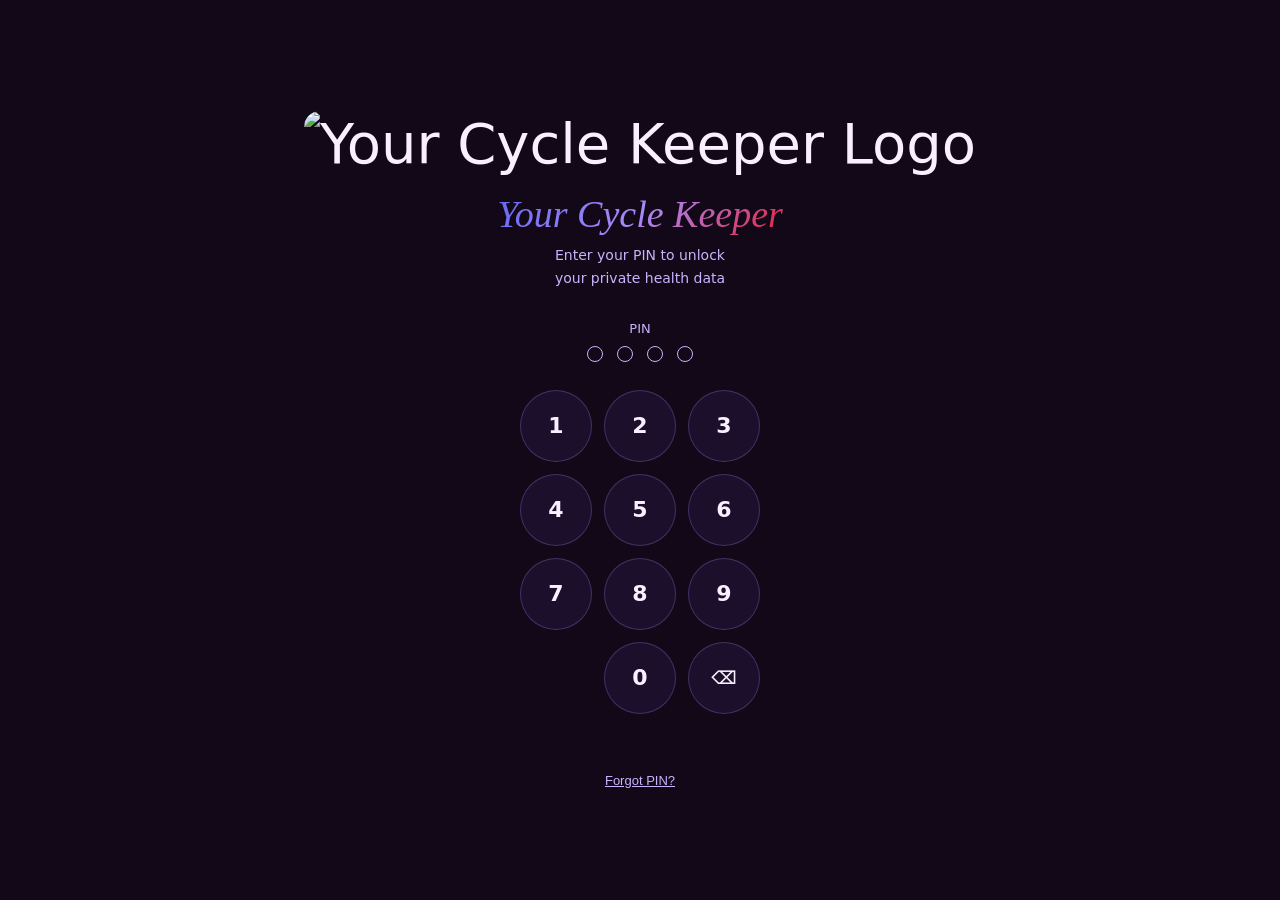
==== commit b79405aa: "feat: Introduce a support section with navigation and content, and enhance desktop layout with impro" ====
--- a/index.html
+++ b/index.html
@@ -35,46 +35,135 @@
     />
     <meta
       name="description"
-      content="Your Cycle Keeper is a privacy-first period and cycle tracker. Track your cycle, flow, and mood on your device — no servers, no tracking, no accounts."
-    />
+      content="Your Cycle Keeper — a free, private period tracker with AES-256 encryption. Track your cycle, flow, mood, and symptoms entirely on your device. No accounts, no servers, no data collection. Forever free and ad-free."
+    />
+    <meta
+      name="keywords"
+      content="period tracker, cycle tracker, private period tracker, free period app, menstrual cycle tracker, ovulation tracker, fertility tracker, encrypted health app, offline period tracker, no account period tracker, privacy first, AES-256, PWA"
+    />
+    <meta name="author" content="Your Cycle Keeper" />
 
     <!-- Open Graph / Social Sharing -->
     <meta property="og:type" content="website" />
+    <meta property="og:site_name" content="Your Cycle Keeper" />
+    <meta property="og:locale" content="en_US" />
     <meta
       property="og:title"
-      content="Your Cycle Keeper — Private Period & Cycle Tracker"
+      content="Your Cycle Keeper — Free Private Period & Cycle Tracker"
     />
     <meta
       property="og:description"
-      content="Track your period and cycle privately with Your Cycle Keeper. Free, ad-free, and fully accessible."
+      content="Track your period, flow, mood and symptoms privately. AES-256 encrypted, no accounts, no servers, no data collection. Free forever."
     />
     <meta property="og:url" content="https://yourcyclekeeper.web.app" />
     <meta
       property="og:image"
-      content="https://yourcyclekeeper.web.app/icons/icon-192.png"
+      content="https://yourcyclekeeper.web.app/icons/favicon-512x512.png"
+    />
+    <meta property="og:image:width" content="512" />
+    <meta property="og:image:height" content="512" />
+    <meta
+      property="og:image:alt"
+      content="Your Cycle Keeper logo — a heart with a blood drop"
     />
 
     <!-- Twitter Card -->
-    <meta name="twitter:card" content="summary_large_image" />
+    <meta name="twitter:card" content="summary" />
     <meta
       name="twitter:title"
-      content="Your Cycle Keeper — Private Period & Cycle Tracker"
+      content="Your Cycle Keeper — Free Private Period Tracker"
     />
     <meta
       name="twitter:description"
-      content="Track your period and cycle privately with Your Cycle Keeper. Free, ad-free, and fully accessible."
+      content="Track your period, flow, mood and symptoms privately. AES-256 encrypted, no accounts, no servers. Free forever."
     />
     <meta
       name="twitter:image"
-      content="https://yourcyclekeeper.web.app/icons/icon-192.png"
-    />
+      content="https://yourcyclekeeper.web.app/icons/favicon-512x512.png"
+    />
+    <meta name="twitter:image:alt" content="Your Cycle Keeper logo" />
 
     <!-- Canonical URL -->
     <link rel="canonical" href="https://yourcyclekeeper.web.app" />
 
-    <link rel="stylesheet" href="style.css?v=3.0.0" />
+    <link rel="stylesheet" href="style.css?v=20260307" />
+    <link
+      rel="stylesheet"
+      href="style-desktop.css?v=20260307"
+      media="screen and (min-width: 768px)"
+    />
     <link rel="manifest" href="manifest.json" />
-    <link rel="apple-touch-icon" href="icons/icon-192.png" />
+    <link
+      rel="icon"
+      type="image/png"
+      sizes="16x16"
+      href="icons/favicon-16x16.png"
+    />
+    <script src="js/indexeddb-storage.js"></script>
+    <script type="module" src="js/script.js"></script>
+    <link
+      rel="icon"
+      type="image/png"
+      sizes="32x32"
+      href="icons/favicon-32x32.png"
+    />
+    <link
+      rel="icon"
+      type="image/png"
+      sizes="48x48"
+      href="icons/favicon-48x48.png"
+    />
+    <link
+      rel="icon"
+      type="image/png"
+      sizes="64x64"
+      href="icons/favicon-64x64.png"
+    />
+    <link
+      rel="icon"
+      type="image/png"
+      sizes="96x96"
+      href="icons/favicon-96x96.png"
+    />
+    <link
+      rel="icon"
+      type="image/png"
+      sizes="128x128"
+      href="icons/favicon-128x128.png"
+    />
+    <link
+      rel="icon"
+      type="image/png"
+      sizes="192x192"
+      href="icons/favicon-192x192.png"
+    />
+    <link
+      rel="icon"
+      type="image/png"
+      sizes="256x256"
+      href="icons/favicon-256x256.png"
+    />
+    <link
+      rel="icon"
+      type="image/png"
+      sizes="512x512"
+      href="icons/favicon-512x512.png"
+    />
+    <link
+      rel="apple-touch-icon"
+      sizes="180x180"
+      href="icons/favicon-180x180.png"
+    />
+    <link
+      rel="apple-touch-icon"
+      sizes="152x152"
+      href="icons/favicon-152x152.png"
+    />
+    <link
+      rel="apple-touch-icon"
+      sizes="144x144"
+      href="icons/favicon-144x144.png"
+    />
     <title>Your Cycle Keeper — Private Period & Cycle Tracker</title>
 
     <!-- JSON-LD Schema for Search Engines -->
@@ -83,56 +172,37 @@
         "@context": "https://schema.org",
         "@type": "SoftwareApplication",
         "name": "Your Cycle Keeper",
-        "description": "Private, AES-encrypted period and cycle tracker. Zero data collection, forever free.",
+        "alternateName": "Cycle Keeper",
+        "description": "Free, private period and cycle tracker with AES-256 encryption. Track your flow, mood, and symptoms entirely on your device. No accounts, no servers, no data collection.",
         "url": "https://yourcyclekeeper.web.app",
         "applicationCategory": "HealthApplication",
         "operatingSystem": "Web",
+        "browserRequirements": "Requires JavaScript, Web Crypto API",
+        "softwareVersion": "1.0.0-beta",
         "offers": {
           "@type": "Offer",
           "price": "0",
-          "priceCurrency": "USD"
+          "priceCurrency": "USD",
+          "availability": "https://schema.org/InStock"
         },
-        "aggregateRating": {
-          "@type": "AggregateRating",
-          "ratingValue": "5",
-          "ratingCount": "1"
-        },
-        "image": "https://yourcyclekeeper.web.app/icons/icon-192.png"
+        "featureList": [
+          "AES-256-GCM encryption",
+          "Offline-first PWA",
+          "Period tracking",
+          "Flow intensity tracking",
+          "Mood tracking",
+          "Pain tracking",
+          "Cycle predictions",
+          "Ovulation estimation",
+          "Encrypted backup & restore",
+          "Zero data collection"
+        ],
+        "screenshot": "https://yourcyclekeeper.web.app/icons/favicon-512x512.png",
+        "image": "https://yourcyclekeeper.web.app/icons/favicon-512x512.png"
       }
     </script>
 
-    <script>
-      let deferredPrompt = null;
-
-      // Check if app is already installed and hide button
-      if (
-        localStorage.getItem("yourcyclekeeper_app_installed") === "true" ||
-        window.matchMedia("(display-mode: standalone)").matches ||
-        window.navigator.standalone === true
-      ) {
-        // Running as installed app or previously marked as installed
-        window.addEventListener("DOMContentLoaded", () => {
-          const btn = document.getElementById("install-btn");
-          if (btn) btn.style.display = "none";
-        });
-      }
-
-      window.addEventListener("beforeinstallprompt", (e) => {
-        console.log(
-          "✅ beforeinstallprompt event fired - PWA can be installed"
-        );
-        e.preventDefault();
-        deferredPrompt = e;
-      });
-
-      window.addEventListener("appinstalled", () => {
-        console.log("✅ App installed successfully");
-        deferredPrompt = null;
-        localStorage.setItem("hercyclekeeper_app_installed", "true");
-        const btn = document.getElementById("install-btn");
-        if (btn) btn.style.display = "none";
-      });
-    </script>
+    <script></script>
   </head>
   <body>
     <div id="timeout-banner">
@@ -153,7 +223,13 @@
     </div>
 
     <div id="lock-screen">
-      <div class="lock-icon" id="lock-icon">🔐</div>
+      <div class="lock-icon" id="lock-icon">
+        <img
+          src="icons/your_cycle_keeper_logo.png"
+          alt="Your Cycle Keeper Logo"
+          class="logo-lock"
+        />
+      </div>
       <div class="lock-logo">Your Cycle Keeper</div>
       <div class="lock-sub" id="lock-sub">
         Enter your PIN to unlock<br />your private health data
@@ -180,19 +256,8 @@
         <div class="num-btn del" onclick="pinDelete()">⌫</div>
       </div>
       <div class="lock-error" id="lock-error"></div>
-      <div style="text-align: center; margin-top: 1.25rem">
-        <button
-          onclick="forgotPinFlow()"
-          style="
-            background: none;
-            border: none;
-            color: var(--text-muted);
-            font-size: 0.8125rem;
-            cursor: pointer;
-            text-decoration: underline;
-            padding: 0;
-          "
-        >
+      <div class="forgot-pin-wrapper">
+        <button onclick="forgotPinFlow()" class="forgot-pin-btn">
           Forgot PIN?
         </button>
       </div>
@@ -200,24 +265,23 @@
 
     <!-- ONBOARDING -->
     <div id="onboarding" class="hidden">
-      <div class="onboard-moon">🌙</div>
+      <div class="onboard-moon">
+        <img
+          src="icons/your_cycle_keeper_logo.png"
+          alt="Your Cycle Keeper Logo"
+          class="logo-onboard"
+        />
+      </div>
       <h1 class="onboard-logo">Your Cycle Keeper</h1>
       <p class="onboard-sub">Track Your Period and Cycle Privately</p>
-      <p
-        class="onboard-tagline"
-        style="
-          color: var(--text-muted);
-          font-size: 0.9rem;
-          margin: -0.5rem 0 1.5rem;
-          text-align: center;
-          max-width: 28rem;
-          margin-left: auto;
-          margin-right: auto;
-        "
-      >
+      <p class="onboard-tagline">
         Track your flow, mood, and symptoms — all on your device. Free, ad-free,
         fully accessible, and privacy-first.
       </p>
+      <div class="beta-warning">
+        ⚠️ <strong>Beta</strong> — This app is currently in active development.
+        Features may change and bugs may occur.
+      </div>
       <div class="onboard-form">
         <label for="ob-last-period">First day of your last period</label>
         <input type="date" id="ob-last-period" autocomplete="off" />
@@ -285,146 +349,317 @@
     <div id="app" style="display: none">
       <div class="header">
         <div class="logo">Your Cycle Keeper</div>
-        <button
-          id="install-btn"
-          onclick="installApp()"
-          style="
-            background: linear-gradient(135deg, var(--rose), var(--coral));
-            border: none;
-            color: white;
-            padding: 0.5rem 1rem;
-            border-radius: 0.5rem;
-            font-size: 0.75rem;
-            font-weight: 600;
-            cursor: pointer;
-            transition: opacity 0.2s;
-          "
-        >
-          Install App
-        </button>
-      </div>
-
-      <!-- In-app Reminder Banner -->
-      <div
-        id="reminder-banner"
-        style="
-          display: none;
-          background: linear-gradient(135deg, var(--amber), #f59e0b);
-          padding: 0.875rem 1.25rem;
-          border-radius: 0.75rem;
-          margin: 0 1.25rem 1rem;
-          color: white;
-          font-weight: 600;
-          text-align: center;
-        "
-      >
-        ⏰ <span id="reminder-text">Your period is expected soon</span>
-      </div>
-
-      <div class="status-card">
-        <div class="status-phase" id="status-phase">Current Phase</div>
-        <div class="status-title" id="status-title">—</div>
-        <div class="status-subtitle" id="status-subtitle">Loading…</div>
-        <div class="status-row">
-          <div class="status-pill">
-            <div class="val" id="cycle-day">—</div>
-            <div class="lbl">Cycle Day</div>
-          </div>
-          <div class="status-pill">
-            <div class="val" id="days-until-next">—</div>
-            <div class="lbl">Until Next</div>
-          </div>
-          <div class="status-pill">
-            <div class="val" id="cycle-len-disp">—</div>
-            <div class="lbl">Avg Length</div>
-          </div>
-        </div>
-      </div>
-
-      <div class="cycle-bar-wrap">
-        <div class="cycle-bar-labels">
-          <span>Day 1</span><span id="bar-cycle-end">Day 28</span>
-        </div>
-        <div class="cycle-bar" id="cycle-bar"></div>
-        <div class="bar-legend">
-          <div class="legend-item">
-            <div class="legend-dot" style="background: var(--rose)"></div>
-            Period
-          </div>
-          <div class="legend-item">
-            <div
-              class="legend-dot"
-              style="background: var(--fertile-green)"
-            ></div>
-            Fertile
-          </div>
-          <div class="legend-item">
-            <div class="legend-dot" style="background: var(--ovulation)"></div>
-            Ovulation
-          </div>
-          <div class="legend-item">
-            <div class="legend-dot" style="background: var(--lavender)"></div>
-            Luteal
-          </div>
-        </div>
-      </div>
-
-      <!-- CALENDAR VIEW -->
-      <div id="view-calendar">
-        <div class="calendar-wrap">
-          <div class="cal-header">
-            <button class="cal-nav-btn" onclick="changeMonth(-1)">‹</button>
-            <div class="cal-month" id="cal-month-label">—</div>
-            <button class="cal-nav-btn" onclick="changeMonth(1)">›</button>
-          </div>
-          <div class="cal-weekdays">
-            <div>Su</div>
-            <div>Mo</div>
-            <div>Tu</div>
-            <div>We</div>
-            <div>Th</div>
-            <div>Fr</div>
-            <div>Sa</div>
-          </div>
-          <div class="cal-grid" id="cal-grid"></div>
-        </div>
-        <div class="log-panel" id="log-panel">
-          <div class="log-date-title" id="log-panel-date">Log for Today</div>
-          <p
-            style="
-              color: var(--text-muted);
-              font-size: 0.875rem;
-              text-align: center;
-              margin: -0.5rem 0 1rem;
-            "
+        <div class="bottom-nav" id="bottom-nav">
+          <div
+            class="bnav-item active"
+            id="bnav-calendar"
+            onclick="switchTab('calendar')"
+            tabindex="0"
+            role="button"
+            aria-label="Calendar tab"
+            onkeydown="if(event.key==='Enter'||event.key===' '){event.preventDefault();switchTab('calendar');}"
           >
-            What's your flow today? 🌊
-          </p>
-          <div class="log-options">
-            <div class="log-btn" id="log-flow" onclick="showFlowModal()">
-              <span class="icon" id="log-flow-icon">🩸</span>Flow
+            <span class="icon"
+              ><svg
+                viewBox="0 0 24 24"
+                width="24"
+                height="24"
+                stroke="currentColor"
+                stroke-width="1.5"
+                fill="none"
+                stroke-linecap="round"
+              >
+                <rect x="3" y="4" width="18" height="18" rx="2"></rect>
+                <line x1="16" y1="2" x2="16" y2="6"></line>
+                <line x1="8" y1="2" x2="8" y2="6"></line>
+                <line x1="3" y1="10" x2="21" y2="10"></line></svg></span
+            >Calendar
+          </div>
+          <div
+            class="bnav-item"
+            id="bnav-insights"
+            onclick="switchTab('insights')"
+            tabindex="0"
+            role="button"
+            aria-label="Insights tab"
+            onkeydown="if(event.key==='Enter'||event.key===' '){event.preventDefault();switchTab('insights');}"
+          >
+            <span class="icon"
+              ><svg
+                viewBox="0 0 24 24"
+                width="24"
+                height="24"
+                fill="none"
+                xmlns="http://www.w3.org/2000/svg"
+              >
+                <path
+                  d="M21 21H3.8a.8.8 0 0 1-.8-.8V3"
+                  stroke="currentColor"
+                  stroke-width="1.5"
+                  stroke-miterlimit="10"
+                  stroke-linecap="round"
+                ></path>
+                <path
+                  d="M5.47 13.47a.75.75 0 1 0 1.06 1.06l-1.06-1.06ZM10 10l.53-.53a.75.75 0 0 0-1.06 0L10 10Zm4 4-.53.53a.75.75 0 0 0 1.06 0L14 14Zm7.53-6.47a.75.75 0 0 0-1.06-1.06l1.06 1.06Zm-15 7 4-4-1.06-1.06-4 4 1.06 1.06Zm2.94-4 4 4 1.06-1.06-4-4-1.06 1.06Zm5.06 4 7-7-1.06-1.06-7 7 1.06 1.06Z"
+                  stroke="currentColor"
+                  stroke-width="1"
+                  fill="none"
+                  stroke-linecap="round"
+                  stroke-linejoin="round"
+                ></path></svg></span
+            >Insights
+          </div>
+          <div
+            class="bnav-item"
+            id="bnav-settings"
+            onclick="switchTab('settings')"
+            tabindex="0"
+            role="button"
+            aria-label="Settings tab"
+            onkeydown="if(event.key==='Enter'||event.key===' '){event.preventDefault();switchTab('settings');}"
+          >
+            <span class="icon"
+              ><svg
+                viewBox="0 0 50 50"
+                width="24"
+                height="24"
+                fill="currentColor"
+              >
+                <path
+                  d="M 22.205078 2 A 1.0001 1.0001 0 0 0 21.21875 2.8378906 L 20.246094 8.7929688 C 19.076509 9.1331971 17.961243 9.5922728 16.910156 10.164062 L 11.996094 6.6542969 A 1.0001 1.0001 0 0 0 10.708984 6.7597656 L 6.8183594 10.646484 A 1.0001 1.0001 0 0 0 6.7070312 11.927734 L 10.164062 16.873047 C 9.583454 17.930271 9.1142098 19.051824 8.765625 20.232422 L 2.8359375 21.21875 A 1.0001 1.0001 0 0 0 2.0019531 22.205078 L 2.0019531 27.705078 A 1.0001 1.0001 0 0 0 2.8261719 28.691406 L 8.7597656 29.742188 C 9.1064607 30.920739 9.5727226 32.043065 10.154297 33.101562 L 6.6542969 37.998047 A 1.0001 1.0001 0 0 0 6.7597656 39.285156 L 10.648438 43.175781 A 1.0001 1.0001 0 0 0 11.927734 43.289062 L 16.882812 39.820312 C 17.936999 40.39548 19.054994 40.857928 20.228516 41.201172 L 21.21875 47.164062 A 1.0001 1.0001 0 0 0 22.205078 48 L 27.705078 48 A 1.0001 1.0001 0 0 0 28.691406 47.173828 L 29.751953 41.1875 C 30.920633 40.838997 32.033372 40.369697 33.082031 39.791016 L 38.070312 43.291016 A 1.0001 1.0001 0 0 0 39.351562 43.179688 L 43.240234 39.287109 A 1.0001 1.0001 0 0 0 43.34375 37.996094 L 39.787109 33.058594 C 40.355783 32.014958 40.813915 30.908875 41.154297 29.748047 L 47.171875 28.693359 A 1.0001 1.0001 0 0 0 47.998047 27.707031 L 47.998047 22.207031 A 1.0001 1.0001 0 0 0 47.160156 21.220703 L 41.152344 20.238281 C 40.80968 19.078827 40.350281 17.974723 39.78125 16.931641 L 43.289062 11.933594 A 1.0001 1.0001 0 0 0 43.177734 10.652344 L 39.287109 6.7636719 A 1.0001 1.0001 0 0 0 37.996094 6.6601562 L 33.072266 10.201172 C 32.023186 9.6248101 30.909713 9.1579916 29.738281 8.8125 L 28.691406 2.828125 A 1.0001 1.0001 0 0 0 27.705078 2 L 22.205078 2 z M 23.056641 4 L 26.865234 4 L 27.861328 9.6855469 A 1.0001 1.0001 0 0 0 28.603516 10.484375 C 30.066026 10.848832 31.439607 11.426549 32.693359 12.185547 A 1.0001 1.0001 0 0 0 33.794922 12.142578 L 38.474609 8.7792969 L 41.167969 11.472656 L 37.835938 16.220703 A 1.0001 1.0001 0 0 0 37.796875 17.310547 C 38.548366 18.561471 39.118333 19.926379 39.482422 21.380859 A 1.0001 1.0001 0 0 0 40.291016 22.125 L 45.998047 23.058594 L 45.998047 26.867188 L 40.279297 27.871094 A 1.0001 1.0001 0 0 0 39.482422 28.617188 C 39.122545 30.069817 38.552234 31.434687 37.800781 32.685547 A 1.0001 1.0001 0 0 0 37.845703 33.785156 L 41.224609 38.474609 L 38.53125 41.169922 L 33.791016 37.84375 A 1.0001 1.0001 0 0 0 32.697266 37.808594 C 31.44975 38.567585 30.074755 39.148028 28.617188 39.517578 A 1.0001 1.0001 0 0 0 27.876953 40.3125 L 26.867188 46 L 23.052734 46 L 22.111328 40.337891 A 1.0001 1.0001 0 0 0 21.365234 39.53125 C 19.90185 39.170557 18.522094 38.59371 17.259766 37.835938 A 1.0001 1.0001 0 0 0 16.171875 37.875 L 11.46875 41.169922 L 8.7734375 38.470703 L 12.097656 33.824219 A 1.0001 1.0001 0 0 0 12.138672 32.724609 C 11.372652 31.458855 10.793319 30.079213 10.427734 28.609375 A 1.0001 1.0001 0 0 0 9.6328125 27.867188 L 4.0019531 26.867188 L 4.0019531 23.052734 L 9.6289062 22.117188 A 1.0001 1.0001 0 0 0 10.435547 21.373047 C 10.804273 19.898143 11.383325 18.518729 12.146484 17.255859 A 1.0001 1.0001 0 0 0 12.111328 16.164062 L 8.8261719 11.46875 L 11.523438 8.7734375 L 16.185547 12.105469 A 1.0001 1.0001 0 0 0 17.28125 12.148438 C 18.536908 11.394293 19.919867 10.822081 21.384766 10.462891 A 1.0001 1.0001 0 0 0 22.132812 9.6523438 L 23.056641 4 z M 25 17 C 20.593567 17 17 20.593567 17 25 C 17 29.406433 20.593567 33 25 33 C 29.406433 33 33 29.406433 33 25 C 33 20.593567 29.406433 17 25 17 z M 25 19 C 28.325553 19 31 21.674447 31 25 C 31 28.325553 28.325553 31 25 31 C 21.674447 31 19 28.325553 19 25 C 19 21.674447 21.674447 19 25 19 z"
+                ></path></svg></span
+            >Settings
+          </div>
+          <div
+            class="bnav-item"
+            id="bnav-about"
+            onclick="switchTab('about')"
+            tabindex="0"
+            role="button"
+            aria-label="About tab"
+            onkeydown="if(event.key==='Enter'||event.key===' '){event.preventDefault();switchTab('about');}"
+          >
+            <span class="icon">
+              <svg
+                viewBox="0 0 24 24"
+                width="24"
+                height="24"
+                fill="none"
+                stroke="currentColor"
+                stroke-width="1.5"
+              >
+                <circle cx="12" cy="12" r="10"></circle>
+                <path
+                  d="M12 16v-4m0-4h.01"
+                  stroke-linecap="round"
+                  stroke-linejoin="round"
+                />
+              </svg>
+            </span>
+            About
+          </div>
+          <div
+            class="bnav-item bnav-support"
+            id="bnav-support"
+            onclick="switchTab('support')"
+            tabindex="0"
+            role="button"
+            aria-label="Support development"
+            onkeydown="if(event.key==='Enter'||event.key===' '){event.preventDefault();switchTab('support');}"
+          >
+            <span class="icon">
+              <svg
+                viewBox="0 0 24 24"
+                width="20"
+                height="20"
+                fill="currentColor"
+                xmlns="http://www.w3.org/2000/svg"
+              >
+                <path
+                  d="M20.84 4.61a5.5 5.5 0 0 0-7.78 0L12 5.67l-1.06-1.06a5.5 5.5 0 0 0-7.78 7.78l1.06 1.06L12 21.23l7.78-7.78 1.06-1.06a5.5 5.5 0 0 0 0-7.78z"
+                />
+              </svg>
+            </span>
+            Support
+          </div>
+        </div>
+      </div>
+
+      <div id="desktop-right-column">
+        <!-- CALENDAR VIEW -->
+        <div id="view-calendar">
+          <!-- In-app Reminder Banner -->
+          <div id="reminder-banner" class="reminder-banner">
+            ⏰ <span id="reminder-text">Your period is expected soon</span>
+          </div>
+
+          <div class="status-card">
+            <div class="status-phase" id="status-phase">Current Phase</div>
+            <div class="status-title" id="status-title">—</div>
+            <div class="status-subtitle" id="status-subtitle">Loading…</div>
+            <div class="status-row">
+              <div class="status-pill">
+                <div class="val" id="cycle-day">—</div>
+                <div class="lbl">Cycle Day</div>
+              </div>
+              <div class="status-pill">
+                <div class="val" id="days-until-next">—</div>
+                <div class="lbl">Until Next</div>
+              </div>
+              <div class="status-pill">
+                <div class="val" id="cycle-len-disp">—</div>
+                <div class="lbl">Avg Length</div>
+              </div>
             </div>
-            <div class="log-btn" id="log-headache" onclick="showPainModal()">
-              <span class="icon" id="log-pain-icon">🤕</span>Pain
+          </div>
+
+          <div class="cycle-bar-wrap">
+            <div class="cycle-bar-labels">
+              <span>Day 1</span><span id="bar-cycle-end">Day 28</span>
             </div>
-            <div
-              class="log-btn mood-btn"
-              id="log-mood"
-              onclick="showMoodModal()"
-            >
-              <span class="icon" id="log-mood-icon">😐</span>Mood
+            <div class="cycle-bar" id="cycle-bar"></div>
+            <div class="bar-legend">
+              <div class="legend-item">
+                <div class="legend-dot legend-dot--rose"></div>
+                Period
+              </div>
+              <div class="legend-item">
+                <div class="legend-dot legend-dot--fertile"></div>
+                Fertile
+              </div>
+              <div class="legend-item">
+                <div class="legend-dot legend-dot--ovulation"></div>
+                Ovulation
+              </div>
+              <div class="legend-item">
+                <div class="legend-dot legend-dot--lavender"></div>
+                Luteal
+              </div>
             </div>
           </div>
-          <textarea
-            class="log-note"
-            id="log-note"
-            rows="2"
-            placeholder="Add a note…"
-            maxlength="500"
-            oninput="updateNoteCount()"
-          ></textarea>
-          <div class="note-limit" id="note-limit">0 / 500</div>
-          <button class="log-save-btn" onclick="saveLog()">Save Entry</button>
+
+          <div class="calendar-wrap" id="calendar-wrap-main">
+            <div class="cal-header">
+              <button
+                class="cal-nav-btn"
+                onclick="changeMonth(-1)"
+                aria-label="Previous month"
+              >
+                ‹
+              </button>
+              <div class="cal-month" id="cal-month-label">—</div>
+              <button
+                class="cal-nav-btn"
+                onclick="changeMonth(1)"
+                aria-label="Next month"
+              >
+                ›
+              </button>
+            </div>
+            <div class="cal-weekdays">
+              <div>Su</div>
+              <div>Mo</div>
+              <div>Tu</div>
+              <div>We</div>
+              <div>Th</div>
+              <div>Fr</div>
+              <div>Sa</div>
+            </div>
+            <div class="cal-grid" id="cal-grid"></div>
+          </div>
+
+          <!-- LOG MODAL -->
+          <div
+            class="log-modal-overlay"
+            id="log-modal-overlay"
+            onclick="if(event.target === this) closeLogPanel()"
+          >
+            <div class="log-panel" id="log-panel">
+              <div class="log-header">
+                <div class="log-date-title" id="log-panel-date">
+                  Log for Today
+                </div>
+                <button class="close-btn" onclick="closeLogPanel()">×</button>
+              </div>
+              <p class="calendar-empty-text">What's your flow today? 🌊</p>
+              <div class="log-options">
+                <div
+                  class="log-btn"
+                  id="log-flow"
+                  onclick="showFlowModal()"
+                  tabindex="0"
+                  role="button"
+                  aria-label="Set flow intensity"
+                  onkeydown="if(event.key==='Enter'||event.key===' '){event.preventDefault();showFlowModal();}"
+                >
+                  <span class="icon" id="log-flow-icon">🩸</span>Flow
+                </div>
+                <div
+                  class="log-btn"
+                  id="log-headache"
+                  onclick="showPainModal()"
+                  tabindex="0"
+                  role="button"
+                  aria-label="Set pain level"
+                  onkeydown="if(event.key==='Enter'||event.key===' '){event.preventDefault();showPainModal();}"
+                >
+                  <span class="icon" id="log-pain-icon">🤕</span>Pain
+                </div>
+                <div
+                  class="log-btn mood-btn"
+                  id="log-mood"
+                  onclick="showMoodModal()"
+                  tabindex="0"
+                  role="button"
+                  aria-label="Set mood"
+                  onkeydown="if(event.key==='Enter'||event.key===' '){event.preventDefault();showMoodModal();}"
+                >
+                  <span class="icon" id="log-mood-icon">😐</span>Mood
+                </div>
+              </div>
+              <div class="period-markers">
+                <div
+                  class="period-marker-btn"
+                  id="log-period-start"
+                  onclick="togglePeriodStart()"
+                  tabindex="0"
+                  role="button"
+                  aria-label="Mark period start"
+                  onkeydown="if(event.key==='Enter'||event.key===' '){event.preventDefault();togglePeriodStart();}"
+                >
+                  <span class="icon">📅</span>Period Start
+                </div>
+                <div
+                  class="period-marker-btn"
+                  id="log-period-end"
+                  onclick="togglePeriodEnd()"
+                  tabindex="0"
+                  role="button"
+                  aria-label="Mark period end"
+                  onkeydown="if(event.key==='Enter'||event.key===' '){event.preventDefault();togglePeriodEnd();}"
+                >
+                  <span class="icon">🏁</span>Period End
+                </div>
+              </div>
+              <textarea
+                class="log-note"
+                id="log-note"
+                rows="2"
+                placeholder="Add a note…"
+                maxlength="500"
+                oninput="updateNoteCount()"
+              ></textarea>
+              <div class="note-limit" id="note-limit">0 / 500</div>
+              <div class="log-actions">
+                <button class="log-save-btn" onclick="saveLog()">
+                  Save Entry
+                </button>
+                <button class="log-delete-btn" onclick="deleteLog()">
+                  Delete Entry
+                </button>
+              </div>
+            </div>
+          </div>
         </div>
       </div>
 
@@ -434,141 +669,135 @@
           <h3>Cycle Stats</h3>
           <div class="stat-grid">
             <div class="stat-box">
-              <div class="big" id="avg-cycle" style="color: var(--rose)">—</div>
+              <div class="big stat-color--rose" id="avg-cycle">—</div>
               <div class="sm">Avg Length</div>
             </div>
             <div class="stat-box">
-              <div class="big" id="avg-period" style="color: var(--lavender)">
-                —
-              </div>
+              <div class="big stat-color--lavender" id="avg-period">—</div>
               <div class="sm">Avg Period</div>
             </div>
             <div class="stat-box">
-              <div class="big" id="tracked-cycles" style="color: var(--teal)">
-                —
-              </div>
+              <div class="big stat-color--teal" id="tracked-cycles">—</div>
               <div class="sm">Cycles Logged</div>
             </div>
             <div class="stat-box">
-              <div
-                class="big"
-                id="fertile-window"
-                style="color: var(--fertile-green)"
-              >
-                —
-              </div>
+              <div class="big stat-color--fertile" id="fertile-window">—</div>
               <div class="sm">Fertile Days</div>
             </div>
           </div>
         </div>
         <div class="insight-card">
-          <h3>Symptom Tracking</h3>
-          <div
-            style="
-              margin-bottom: 1rem;
-              display: flex;
-              gap: 0.5rem;
-              align-items: center;
-            "
-          >
+          <div class="chart-header-row">
+            <h3>Symptom Tracking</h3>
+            <button
+              onclick="downloadChart()"
+              aria-label="Download chart"
+              class="chart-download-btn"
+              title="Download chart"
+            >
+              <svg
+                class="w-6 h-6"
+                aria-hidden="true"
+                xmlns="http://www.w3.org/2000/svg"
+                width="24"
+                height="24"
+                fill="none"
+                viewBox="0 0 24 24"
+              >
+                <path
+                  stroke="currentColor"
+                  stroke-linecap="round"
+                  stroke-linejoin="round"
+                  stroke-width="2"
+                  d="M4 15v2a3 3 0 0 0 3 3h10a3 3 0 0 0 3-3v-2m-8 1V4m0 12-4-4m4 4 4-4"
+                />
+              </svg>
+            </button>
+          </div>
+
+          <div class="chart-controls-row">
             <select
               id="pain-view-month"
               onchange="updatePainChart()"
-              style="
-                flex: 1;
-                padding: 0.5rem;
-                font-size: 0.875rem;
-                background: rgba(255, 255, 255, 0.1);
-                border: 1px solid rgba(255, 255, 255, 0.2);
-                border-radius: 0.5rem;
-                color: white;
-                cursor: pointer;
-              "
+              aria-label="Select month to view"
+              class="chart-select"
             >
-              <option value="" style="background: #1a1a2e; color: white">
-                All Months
-              </option>
-              <option value="0" style="background: #1a1a2e; color: white">
-                January
-              </option>
-              <option value="1" style="background: #1a1a2e; color: white">
-                February
-              </option>
-              <option value="2" style="background: #1a1a2e; color: white">
-                March
-              </option>
-              <option value="3" style="background: #1a1a2e; color: white">
-                April
-              </option>
-              <option value="4" style="background: #1a1a2e; color: white">
-                May
-              </option>
-              <option value="5" style="background: #1a1a2e; color: white">
-                June
-              </option>
-              <option value="6" style="background: #1a1a2e; color: white">
-                July
-              </option>
-              <option value="7" style="background: #1a1a2e; color: white">
-                August
-              </option>
-              <option value="8" style="background: #1a1a2e; color: white">
-                September
-              </option>
-              <option value="9" style="background: #1a1a2e; color: white">
-                October
-              </option>
-              <option value="10" style="background: #1a1a2e; color: white">
-                November
-              </option>
-              <option value="11" style="background: #1a1a2e; color: white">
-                December
-              </option>
+              <option value="" class="chart-select option">All Months</option>
+              <option value="0" class="chart-select option">January</option>
+              <option value="1" class="chart-select option">February</option>
+              <option value="2" class="chart-select option">March</option>
+              <option value="3" class="chart-select option">April</option>
+              <option value="4" class="chart-select option">May</option>
+              <option value="5" class="chart-select option">June</option>
+              <option value="6" class="chart-select option">July</option>
+              <option value="7" class="chart-select option">August</option>
+              <option value="8" class="chart-select option">September</option>
+              <option value="9" class="chart-select option">October</option>
+              <option value="10" class="chart-select option">November</option>
+              <option value="11" class="chart-select option">December</option>
             </select>
             <select
               id="pain-view-year"
               onchange="updatePainChart()"
-              style="
-                flex: 1;
-                padding: 0.5rem;
-                font-size: 0.875rem;
-                background: rgba(255, 255, 255, 0.1);
-                border: 1px solid rgba(255, 255, 255, 0.2);
-                border-radius: 0.5rem;
-                color: white;
-                cursor: pointer;
-              "
+              aria-label="Select year to view"
+              class="chart-select"
             ></select>
           </div>
-          <div
-            id="pain-chart-container"
-            style="margin: 0 -1.125rem; padding: 0"
-          >
-            <canvas
-              id="pain-chart"
-              style="width: 100%; max-height: 300px; display: block"
-            ></canvas>
-          </div>
-          <div
-            style="
-              margin-top: 1rem;
-              font-size: 0.75rem;
-              color: var(--text-muted);
-            "
-          >
-            <div
-              style="
-                display: flex;
-                gap: 1rem;
-                flex-wrap: wrap;
-                justify-content: center;
-              "
-            >
-              <span style="color: #ff3d6b">▮ Period</span>
-              <span style="color: #ffd700">▮ Ovulation</span>
-              <span style="color: #ff3d6b">▮ Flow</span>
-              <span style="color: #ff6b4a">▮ Pain</span>
-              <span style="color: #8b7fe8">▮ Mood</span>
+          <div id="pain-chart-container" class="chart-container">
+            <canvas id="pain-chart" class="chart-canvas"></canvas>
+          </div>
+          <div id="chart-legend" class="chart-legend">
+            <div class="legend-items">
+              <span
+                id="legend-period"
+                onclick="setChartFilter('period')"
+                tabindex="0"
+                role="button"
+                aria-label="Toggle period data visibility"
+                onkeydown="if(event.key==='Enter'||event.key===' '){event.preventDefault();setChartFilter('period');}"
+                class="legend-item--period"
+                >▮ Period</span
+              >
+              <span
+                id="legend-ovulation"
+                onclick="setChartFilter('ovulation')"
+                tabindex="0"
+                role="button"
+                aria-label="Toggle ovulation data visibility"
+                onkeydown="if(event.key==='Enter'||event.key===' '){event.preventDefault();setChartFilter('ovulation');}"
+                class="legend-item--ovulation"
+                >▮ Ovulation</span
+              >
+              <span
+                id="legend-flow"
+                onclick="setChartFilter('flow')"
+                tabindex="0"
+                role="button"
+                aria-label="Toggle flow data visibility"
+                onkeydown="if(event.key==='Enter'||event.key===' '){event.preventDefault();setChartFilter('flow');}"
+                class="legend-item--flow"
+                >▮ Flow</span
+              >
+              <span
+                id="legend-pain"
+                onclick="setChartFilter('pain')"
+                tabindex="0"
+                role="button"
+                aria-label="Toggle pain data visibility"
+                onkeydown="if(event.key==='Enter'||event.key===' '){event.preventDefault();setChartFilter('pain');}"
+                class="legend-item--pain"
+                >▮ Pain</span
+              >
+              <span
+                id="legend-mood"
+                onclick="setChartFilter('mood')"
+                tabindex="0"
+                role="button"
+                aria-label="Toggle mood data visibility"
+                onkeydown="if(event.key==='Enter'||event.key===' '){event.preventDefault();setChartFilter('mood');}"
+                class="legend-item--mood"
+                >▮ Mood</span
+              >
             </div>
           </div>
         </div>
@@ -589,9 +818,156 @@
         <div class="insight-card">
           <h3>Cycle History</h3>
           <div id="cycle-history">
-            <p style="color: var(--text-muted); font-size: 0.875rem">
-              No history yet.
-            </p>
+            <p class="empty-history">No history yet.</p>
+          </div>
+        </div>
+      </div>
+
+      <!-- ABOUT VIEW -->
+      <div class="settings-wrap" id="view-about">
+        <div class="settings-section">
+          <h3>Privacy Guarantee</h3>
+          <div class="info-box info-box--success">
+            Your Cycle Keeper collects <strong>zero data</strong>. This app:<br />
+            &nbsp;• Stores all data locally on your device only<br />
+            &nbsp;• Has no servers, no accounts, no cloud storage<br />
+            &nbsp;• Has no analytics, no tracking, no telemetry<br />
+            &nbsp;• Has no ads, no third-party code<br />
+            &nbsp;• Never transmits any data anywhere<br />
+            &nbsp;• Is encrypted with your PIN via AES-256-GCM<br /><br />
+            Your health data is yours alone.
+          </div>
+        </div>
+        <div class="settings-section" id="about-core-section">
+          <h3>About Your Cycle Keeper</h3>
+          <div class="info-box">
+            Your Cycle Keeper is free software built with care for privacy.
+            Based on the
+            <strong>Calendar Rhythm Method</strong> and
+            <strong>Standard Days Method</strong> for cycle estimation. For
+            informational purposes only.<br /><br />
+            <strong>Version:</strong> 1.0.0-beta<br />
+            <strong>License:</strong> MIT License<br />
+            <strong>Developer:</strong>
+            <a
+              href="https://github.com/pythonime-lab"
+              target="_blank"
+              rel="noopener"
+              class="accessibility-link"
+              >pythonime-lab</a
+            ><br /><br />
+            Found a bug or have a suggestion? Visit our
+            <a
+              href="https://github.com/pythonime-lab/yourcyclekeeper"
+              target="_blank"
+              rel="noopener"
+              class="accessibility-link"
+              >GitHub repository</a
+            >.
+          </div>
+        </div>
+        <div class="settings-section" id="support-section">
+          <h3>Support Development</h3>
+          <div class="info-box info-box--success">
+            Your Cycle Keeper is <strong>free forever</strong> with no ads, no
+            tracking, and no data collection. If you find it helpful and would
+            like to support continued development, you can buy me a coffee!<br /><br />
+            <a
+              href="https://paypal.me/pythonime"
+              target="_blank"
+              rel="noopener"
+              class="support-link"
+            >
+              <span>Support via</span>
+              <span class="support-paypal-logo" aria-hidden="true"
+                ><svg
+                  xmlns="http://www.w3.org/2000/svg"
+                  fill="none"
+                  viewBox="0 0 170 48"
+                >
+                  <path
+                    fill="#003087"
+                    d="M62.56 28.672a10.111 10.111 0 009.983-8.56c.78-4.967-3.101-9.303-8.6-9.303H55.08a.689.689 0 00-.69.585l-3.95 25.072a.643.643 0 00.634.742h4.69a.689.689 0 00.688-.585l1.162-7.365a.689.689 0 01.689-.586h4.257zm3.925-8.786c-.29 1.836-1.709 3.189-4.425 3.189h-3.474l1.053-6.68h3.411c2.81.006 3.723 1.663 3.435 3.496v-.005zm26.378-1.18H88.41a.69.69 0 00-.69.585l-.144.924s-3.457-3.775-9.575-1.225c-3.51 1.461-5.194 4.48-5.91 6.69 0 0-2.277 6.718 2.87 10.417 0 0 4.771 3.556 10.145-.22l-.093.589a.642.642 0 00.634.742h4.451a.689.689 0 00.69-.585l2.708-17.175a.643.643 0 00-.634-.742zm-6.547 9.492a4.996 4.996 0 01-4.996 4.276 4.513 4.513 0 01-1.397-.205c-1.92-.616-3.015-2.462-2.7-4.462a4.996 4.996 0 015.014-4.277c.474-.005.946.065 1.398.206 1.913.614 3.001 2.46 2.686 4.462h-.005z"
+                  />
+                  <path
+                    fill="#0070E0"
+                    d="M126.672 28.672a10.115 10.115 0 009.992-8.56c.779-4.967-3.101-9.303-8.602-9.303h-8.86a.69.69 0 00-.689.585l-3.962 25.079a.637.637 0 00.365.683.64.64 0 00.269.06h4.691a.69.69 0 00.689-.586l1.163-7.365a.688.688 0 01.689-.586l4.255-.007zm3.925-8.786c-.29 1.836-1.709 3.189-4.426 3.189h-3.473l1.054-6.68h3.411c2.808.006 3.723 1.663 3.434 3.496v-.005zm26.377-1.18h-4.448a.69.69 0 00-.689.585l-.146.924s-3.456-3.775-9.574-1.225c-3.509 1.461-5.194 4.48-5.911 6.69 0 0-2.276 6.718 2.87 10.417 0 0 4.772 3.556 10.146-.22l-.093.589a.637.637 0 00.365.683c.084.04.176.06.269.06h4.451a.686.686 0 00.689-.586l2.709-17.175a.657.657 0 00-.148-.518.632.632 0 00-.49-.224zm-6.546 9.492a4.986 4.986 0 01-4.996 4.276 4.513 4.513 0 01-1.399-.205c-1.921-.616-3.017-2.462-2.702-4.462a4.996 4.996 0 014.996-4.277c.475-.005.947.064 1.399.206 1.933.614 3.024 2.46 2.707 4.462h-.005z"
+                  />
+                  <path
+                    fill="#003087"
+                    d="M109.205 19.131l-5.367 9.059-2.723-8.992a.69.69 0 00-.664-.492h-4.842a.516.516 0 00-.496.689l4.88 15.146-4.413 7.138a.517.517 0 00.442.794h5.217a.858.858 0 00.741-.418l13.632-22.552a.516.516 0 00-.446-.789h-5.215a.858.858 0 00-.746.417z"
+                  />
+                  <path
+                    fill="#0070E0"
+                    d="M161.982 11.387l-3.962 25.079a.637.637 0 00.365.683c.084.04.176.06.269.06h4.689a.688.688 0 00.689-.586l3.963-25.079a.637.637 0 00-.146-.517.645.645 0 00-.488-.225h-4.69a.69.69 0 00-.689.585z"
+                  />
+                  <path
+                    fill="#001C64"
+                    d="M37.146 22.26c-1.006 5.735-5.685 10.07-11.825 10.07h-3.898c-.795 0-1.596.736-1.723 1.55l-1.707 10.835c-.099.617-.388.822-1.013.822h-6.27c-.634 0-.784-.212-.689-.837l.72-7.493-7.526-.389c-.633 0-.862-.345-.772-.977l5.135-32.56c.099-.617.483-.882 1.106-.882h13.023c6.269 0 10.235 4.22 10.72 9.692 3.73 2.52 5.474 5.873 4.72 10.168z"
+                  />
+                  <path
+                    fill="#0070E0"
+                    d="M12.649 25.075l-1.907 12.133-1.206 7.612a1.034 1.034 0 001.016 1.19h6.622a1.27 1.27 0 001.253-1.072l1.743-11.06a1.27 1.27 0 011.253-1.071h3.898A12.46 12.46 0 0037.617 22.26c.675-4.307-1.492-8.228-5.201-10.165a9.96 9.96 0 01-.12 1.37 12.461 12.461 0 01-12.295 10.54h-6.1a1.268 1.268 0 00-1.252 1.07z"
+                  />
+                  <path
+                    fill="#003087"
+                    d="M10.741 37.208H3.03a1.035 1.035 0 01-1.018-1.192L7.208 3.072A1.268 1.268 0 018.46 2H21.7c6.269 0 10.827 4.562 10.72 10.089a11.567 11.567 0 00-5.399-1.287H15.983a1.27 1.27 0 00-1.254 1.071l-2.08 13.202-1.908 12.133z"
+                  /></svg
+              ></span>
+            </a>
+            <br /><br />
+            <small style="color: var(--text-muted)"
+              >Your support helps keep this project maintained and ad-free for
+              everyone. Thank you! 💜</small
+            >
+          </div>
+        </div>
+        <div class="settings-section">
+          <h3>Medical Disclaimer</h3>
+          <div class="info-box info-box--warning">
+            ⚠️
+            <strong
+              >This app provides cycle estimations based on average biological
+              patterns.</strong
+            >
+            It is <em>not</em> medical advice and must not be used as a
+            substitute for professional medical consultation.<br /><br />
+            Your Cycle Keeper predicts your cycle by tracking patterns and
+            estimating ovulation timing. Actual cycle timing can vary due to
+            stress, illness, medications, and many other factors.<br /><br />
+            Do <strong>not</strong> use this app as a contraceptive or fertility
+            guarantee. Always consult a qualified healthcare professional for
+            medical decisions.
+          </div>
+        </div>
+        <div class="settings-section">
+          <h3>Accessibility</h3>
+          <div class="info-box">
+            Your Cycle Keeper follows
+            <strong>WCAG 2.0 accessibility standards</strong>:<br /><br />
+            &nbsp;• <strong>Tab/Shift+Tab:</strong> Navigate forward/backward
+            through all interactive elements<br />
+            &nbsp;• <strong>Arrow Keys:</strong> Navigate calendar dates
+            (complex grid component)<br />
+            &nbsp;• <strong>Enter/Space:</strong> Activate buttons and links<br />
+            &nbsp;• <strong>Escape:</strong> Close modals and return focus to
+            trigger element<br />
+            &nbsp;• <strong>PIN Entry:</strong> Type digits 0-9 and Backspace on
+            all PIN screens<br />
+            &nbsp;• <strong>Form Controls:</strong> Native keyboard support for
+            inputs, selects, and textareas<br />
+            &nbsp;• <strong>Screen Readers:</strong> Semantic HTML with proper
+            ARIA labels and roles<br />
+            &nbsp;• <strong>Focus Management:</strong> Visible focus indicators,
+            logical tab order<br /><br />
+            Standards based on
+            <a
+              href="https://trailhead.salesforce.com/content/learn/modules/coding-for-web-accessibility/understand-accessible-navigation"
+              target="_blank"
+              rel="noopener"
+              class="accessibility-link"
+              >Salesforce Accessibility Guidelines</a
+            >.
           </div>
         </div>
       </div>
@@ -632,2184 +1008,39 @@
         <div class="settings-section">
           <h3>Security &amp; Privacy</h3>
           <div class="sec-badge">AES-256-GCM Encrypted</div>
-          <div class="info-box" style="margin-bottom: 0.75rem">
+          <div class="info-box info-box--margin">
             All data is encrypted with your PIN before being stored. Cycle
             Keeper uses the <strong>Web Crypto API</strong> — the same standard
             used by browsers for HTTPS.<br /><br />
             Zero data is sent to any server. No accounts. No analytics.
           </div>
           <button
-            class="apply-btn"
+            class="apply-btn btn--change-pin"
             onclick="showChangePinModal()"
-            style="
-              background: linear-gradient(135deg, var(--lavender), #6d28d9);
-              margin-bottom: 0;
-            "
           >
             Change PIN
           </button>
-          <button
-            class="apply-btn"
-            onclick="exportData()"
-            style="
-              background: linear-gradient(135deg, var(--teal), #0d9488);
-              margin-top: 0.625rem;
-              margin-bottom: 0.625rem;
-            "
-          >
+          <button class="apply-btn btn--export" onclick="exportData()">
             Export Encrypted Backup
           </button>
-          <button
-            class="apply-btn"
-            onclick="importData()"
-            style="
-              background: linear-gradient(135deg, #34d399, #0d9488);
-              margin-bottom: 0.625rem;
-            "
-          >
+          <button class="apply-btn btn--import" onclick="importData()">
             Import Encrypted Backup
           </button>
-          <div
-            class="info-box"
-            style="
-              border-color: rgba(139, 92, 246, 0.35);
-              background: rgba(139, 92, 246, 0.08);
-              color: #c4b5fd;
-              margin-bottom: 0.625rem;
-            "
-          >
-            💾 <strong>Storage used:</strong>
+          <div class="info-box info-box--security">
+            <strong>Storage used:</strong>
             <span id="storage-usage">Calculating...</span>
+          </div>
+          <div class="info-box info-box--data-warning">
+            ⚠️ <strong>Data Persistence:</strong> Your data is stored in
+            IndexedDB. Clearing browser cache is safe, but clearing "site data"
+            or "cookies and site data" in your browser settings WILL erase all
+            your cycle data. Always export a backup first!
           </div>
           <button class="danger-btn" onclick="confirmClear()">
             Erase All Data
           </button>
         </div>
-        <div class="settings-section">
-          <h3>Medical Disclaimer</h3>
-          <div
-            class="info-box"
-            style="
-              border-color: rgba(255, 179, 71, 0.35);
-              background: rgba(255, 179, 71, 0.08);
-              color: #fcd68a;
-              margin-bottom: 0.75rem;
-            "
-          >
-            ⚠️
-            <strong
-              >This app provides cycle estimations based on average biological
-              patterns.</strong
-            >
-            It is <em>not</em> medical advice and must not be used as a
-            substitute for professional medical consultation.<br /><br />
-            Your Cycle Keeper predicts your cycle by tracking patterns and
-            estimating ovulation timing. Actual cycle timing can vary due to
-            stress, illness, medications, and many other factors.<br /><br />
-            Do <strong>not</strong> use this app as a contraceptive or fertility
-            guarantee. Always consult a qualified healthcare professional for
-            medical decisions.
-          </div>
-          <div
-            class="info-box"
-            style="
-              border-color: rgba(52, 211, 153, 0.3);
-              background: rgba(52, 211, 153, 0.07);
-              color: #6ee7b7;
-            "
-          >
-            <strong>Privacy Guarantee</strong><br /><br />
-            Your Cycle Keeper collects <strong>zero data</strong>. This app:<br />
-            &nbsp;• Stores all data locally on your device only<br />
-            &nbsp;• Has no servers, no accounts, no cloud storage<br />
-            &nbsp;• Has no analytics, no tracking, no telemetry<br />
-            &nbsp;• Has no ads, no third-party code<br />
-            &nbsp;• Never transmits any data anywhere<br />
-            &nbsp;• Is encrypted with your PIN via AES-256-GCM<br /><br />
-            Your health data is yours alone.
-          </div>
-        </div>
-        <div class="settings-section">
-          <h3>About Your Cycle Keeper</h3>
-          <div class="info-box">
-            Your Cycle Keeper is free software built with care for privacy.
-            Based on the
-            <strong>Calendar Rhythm Method</strong> and
-            <strong>Standard Days Method</strong> for cycle estimation. For
-            informational purposes only.
-          </div>
-        </div>
       </div>
     </div>
-
-    <div class="bottom-nav" id="bottom-nav" style="display: none">
-      <div
-        class="bnav-item active"
-        id="bnav-calendar"
-        onclick="switchTab('calendar')"
-      >
-        <span class="icon"
-          ><svg
-            viewBox="0 0 24 24"
-            width="24"
-            height="24"
-            stroke="currentColor"
-            stroke-width="1.5"
-            fill="none"
-            stroke-linecap="round"
-          >
-            <rect x="3" y="4" width="18" height="18" rx="2"></rect>
-            <line x1="16" y1="2" x2="16" y2="6"></line>
-            <line x1="8" y1="2" x2="8" y2="6"></line>
-            <line x1="3" y1="10" x2="21" y2="10"></line></svg></span
-        >Calendar
-      </div>
-      <div class="bnav-item" id="bnav-insights" onclick="switchTab('insights')">
-        <span class="icon"
-          ><svg
-            viewBox="0 0 24 24"
-            width="24"
-            height="24"
-            fill="none"
-            xmlns="http://www.w3.org/2000/svg"
-          >
-            <path
-              d="M21 21H3.8a.8.8 0 0 1-.8-.8V3"
-              stroke="currentColor"
-              stroke-width="1.5"
-              stroke-miterlimit="10"
-              stroke-linecap="round"
-            ></path>
-            <path
-              d="M5.47 13.47a.75.75 0 1 0 1.06 1.06l-1.06-1.06ZM10 10l.53-.53a.75.75 0 0 0-1.06 0L10 10Zm4 4-.53.53a.75.75 0 0 0 1.06 0L14 14Zm7.53-6.47a.75.75 0 0 0-1.06-1.06l1.06 1.06Zm-15 7 4-4-1.06-1.06-4 4 1.06 1.06Zm2.94-4 4 4 1.06-1.06-4-4-1.06 1.06Zm5.06 4 7-7-1.06-1.06-7 7 1.06 1.06Z"
-              stroke="currentColor"
-              stroke-width="1"
-              fill="none"
-              stroke-linecap="round"
-              stroke-linejoin="round"
-            ></path></svg></span
-        >Insights
-      </div>
-      <div class="bnav-item" id="bnav-settings" onclick="switchTab('settings')">
-        <span class="icon"
-          ><svg viewBox="0 0 50 50" width="24" height="24" fill="currentColor">
-            <path
-              d="M 22.205078 2 A 1.0001 1.0001 0 0 0 21.21875 2.8378906 L 20.246094 8.7929688 C 19.076509 9.1331971 17.961243 9.5922728 16.910156 10.164062 L 11.996094 6.6542969 A 1.0001 1.0001 0 0 0 10.708984 6.7597656 L 6.8183594 10.646484 A 1.0001 1.0001 0 0 0 6.7070312 11.927734 L 10.164062 16.873047 C 9.583454 17.930271 9.1142098 19.051824 8.765625 20.232422 L 2.8359375 21.21875 A 1.0001 1.0001 0 0 0 2.0019531 22.205078 L 2.0019531 27.705078 A 1.0001 1.0001 0 0 0 2.8261719 28.691406 L 8.7597656 29.742188 C 9.1064607 30.920739 9.5727226 32.043065 10.154297 33.101562 L 6.6542969 37.998047 A 1.0001 1.0001 0 0 0 6.7597656 39.285156 L 10.648438 43.175781 A 1.0001 1.0001 0 0 0 11.927734 43.289062 L 16.882812 39.820312 C 17.936999 40.39548 19.054994 40.857928 20.228516 41.201172 L 21.21875 47.164062 A 1.0001 1.0001 0 0 0 22.205078 48 L 27.705078 48 A 1.0001 1.0001 0 0 0 28.691406 47.173828 L 29.751953 41.1875 C 30.920633 40.838997 32.033372 40.369697 33.082031 39.791016 L 38.070312 43.291016 A 1.0001 1.0001 0 0 0 39.351562 43.179688 L 43.240234 39.287109 A 1.0001 1.0001 0 0 0 43.34375 37.996094 L 39.787109 33.058594 C 40.355783 32.014958 40.813915 30.908875 41.154297 29.748047 L 47.171875 28.693359 A 1.0001 1.0001 0 0 0 47.998047 27.707031 L 47.998047 22.207031 A 1.0001 1.0001 0 0 0 47.160156 21.220703 L 41.152344 20.238281 C 40.80968 19.078827 40.350281 17.974723 39.78125 16.931641 L 43.289062 11.933594 A 1.0001 1.0001 0 0 0 43.177734 10.652344 L 39.287109 6.7636719 A 1.0001 1.0001 0 0 0 37.996094 6.6601562 L 33.072266 10.201172 C 32.023186 9.6248101 30.909713 9.1579916 29.738281 8.8125 L 28.691406 2.828125 A 1.0001 1.0001 0 0 0 27.705078 2 L 22.205078 2 z M 23.056641 4 L 26.865234 4 L 27.861328 9.6855469 A 1.0001 1.0001 0 0 0 28.603516 10.484375 C 30.066026 10.848832 31.439607 11.426549 32.693359 12.185547 A 1.0001 1.0001 0 0 0 33.794922 12.142578 L 38.474609 8.7792969 L 41.167969 11.472656 L 37.835938 16.220703 A 1.0001 1.0001 0 0 0 37.796875 17.310547 C 38.548366 18.561471 39.118333 19.926379 39.482422 21.380859 A 1.0001 1.0001 0 0 0 40.291016 22.125 L 45.998047 23.058594 L 45.998047 26.867188 L 40.279297 27.871094 A 1.0001 1.0001 0 0 0 39.482422 28.617188 C 39.122545 30.069817 38.552234 31.434687 37.800781 32.685547 A 1.0001 1.0001 0 0 0 37.845703 33.785156 L 41.224609 38.474609 L 38.53125 41.169922 L 33.791016 37.84375 A 1.0001 1.0001 0 0 0 32.697266 37.808594 C 31.44975 38.567585 30.074755 39.148028 28.617188 39.517578 A 1.0001 1.0001 0 0 0 27.876953 40.3125 L 26.867188 46 L 23.052734 46 L 22.111328 40.337891 A 1.0001 1.0001 0 0 0 21.365234 39.53125 C 19.90185 39.170557 18.522094 38.59371 17.259766 37.835938 A 1.0001 1.0001 0 0 0 16.171875 37.875 L 11.46875 41.169922 L 8.7734375 38.470703 L 12.097656 33.824219 A 1.0001 1.0001 0 0 0 12.138672 32.724609 C 11.372652 31.458855 10.793319 30.079213 10.427734 28.609375 A 1.0001 1.0001 0 0 0 9.6328125 27.867188 L 4.0019531 26.867188 L 4.0019531 23.052734 L 9.6289062 22.117188 A 1.0001 1.0001 0 0 0 10.435547 21.373047 C 10.804273 19.898143 11.383325 18.518729 12.146484 17.255859 A 1.0001 1.0001 0 0 0 12.111328 16.164062 L 8.8261719 11.46875 L 11.523438 8.7734375 L 16.185547 12.105469 A 1.0001 1.0001 0 0 0 17.28125 12.148438 C 18.536908 11.394293 19.919867 10.822081 21.384766 10.462891 A 1.0001 1.0001 0 0 0 22.132812 9.6523438 L 23.056641 4 z M 25 17 C 20.593567 17 17 20.593567 17 25 C 17 29.406433 20.593567 33 25 33 C 29.406433 33 33 29.406433 33 25 C 33 20.593567 29.406433 17 25 17 z M 25 19 C 28.325553 19 31 21.674447 31 25 C 31 28.325553 28.325553 31 25 31 C 21.674447 31 19 28.325553 19 25 C 19 21.674447 21.674447 19 25 19 z"
-            ></path></svg></span
-        >Settings
-      </div>
-    </div>
-    <script>
-      "use strict";
-
-      const STORE_KEY = "yourcyclekeeper_enc_v1"; // encrypted blob
-      const SALT_KEY = "yourcyclekeeper_salt_v1"; // random salt (not secret)
-      const PINHASH_KEY = "yourcyclekeeper_ph_v1"; // HMAC of PIN for fast wrong-PIN detection
-      const SCHEMA_VERSION = 1; // bump when state shape changes
-
-      async function deriveKey(pin, salt) {
-        const enc = new TextEncoder();
-        const keyMat = await crypto.subtle.importKey(
-          "raw",
-          enc.encode(pin),
-          "PBKDF2",
-          false,
-          ["deriveKey"]
-        );
-        return crypto.subtle.deriveKey(
-          { name: "PBKDF2", salt, iterations: 250000, hash: "SHA-256" }, // ← 250k
-          keyMat,
-          { name: "AES-GCM", length: 256 },
-          false,
-          ["encrypt", "decrypt"]
-        );
-      }
-
-      async function encryptData(data, pin, salt) {
-        const key = await deriveKey(pin, salt);
-        const iv = crypto.getRandomValues(new Uint8Array(12));
-        const enc = new TextEncoder();
-        // Schema envelope: version + payload. Allows future migrations.
-        const envelope = JSON.stringify({ v: SCHEMA_VERSION, payload: data });
-        const ct = await crypto.subtle.encrypt(
-          { name: "AES-GCM", iv },
-          key,
-          enc.encode(envelope)
-        );
-        const combined = new Uint8Array(iv.byteLength + ct.byteLength);
-        combined.set(iv, 0);
-        combined.set(new Uint8Array(ct), iv.byteLength);
-        return btoa(String.fromCharCode(...combined));
-      }
-
-      async function decryptData(b64, pin, salt) {
-        const key = await deriveKey(pin, salt);
-        const combined = Uint8Array.from(atob(b64), (c) => c.charCodeAt(0));
-        const iv = combined.slice(0, 12);
-        const ct = combined.slice(12);
-        const pt = await crypto.subtle.decrypt(
-          { name: "AES-GCM", iv },
-          key,
-          ct
-        );
-        const parsed = JSON.parse(new TextDecoder().decode(pt));
-        // Schema version gate — future-proof for data shape changes
-        if (parsed.v === undefined) {
-          // Legacy blob (pre-schema): treat entire object as payload
-          return parsed;
-        }
-        if (parsed.v !== SCHEMA_VERSION) {
-          throw new Error(
-            `Unsupported data schema version: ${parsed.v}. Please update the app.`
-          );
-        }
-        return parsed.payload;
-      }
-
-      async function hashPin(pin, salt) {
-        const enc = new TextEncoder();
-        const keyMat = await crypto.subtle.importKey(
-          "raw",
-          enc.encode(pin),
-          { name: "HMAC", hash: "SHA-256" },
-          false,
-          ["sign"]
-        );
-        const sig = await crypto.subtle.sign("HMAC", keyMat, salt);
-        return btoa(String.fromCharCode(...new Uint8Array(sig)));
-      }
-
-      function getOrCreateSalt() {
-        let s = localStorage.getItem(SALT_KEY);
-        if (s) return Uint8Array.from(atob(s), (c) => c.charCodeAt(0));
-        const salt = crypto.getRandomValues(new Uint8Array(16));
-        localStorage.setItem(SALT_KEY, btoa(String.fromCharCode(...salt)));
-        return salt;
-      }
-
-      let state = {
-        lastPeriodStart: null,
-        cycleLength: 28,
-        periodDuration: 5,
-        logs: {},
-        cycleHistory: [],
-      };
-
-      let sessionPin = null; // PIN held only in JS memory (never persisted)
-      let viewMonth = new Date();
-      let selectedDate = null;
-      let currentTab = "calendar";
-
-      const SESSION_TIMEOUT_MS = 5 * 60 * 1000; // 5 minutes
-      const WARN_AT_MS = SESSION_TIMEOUT_MS - 60000; // warn at 4 min
-      let sessionTimer = null;
-      let warnTimer = null;
-      let lastActivity = Date.now();
-
-      function resetSessionTimer() {
-        lastActivity = Date.now();
-        clearTimeout(sessionTimer);
-        clearTimeout(warnTimer);
-        hideBanner();
-        warnTimer = setTimeout(() => {
-          document.getElementById("timeout-banner").classList.add("visible");
-          startCountdown(60);
-        }, WARN_AT_MS);
-        sessionTimer = setTimeout(() => {
-          lockApp();
-        }, SESSION_TIMEOUT_MS);
-      }
-
-      let countdownInterval = null;
-      function startCountdown(seconds) {
-        clearInterval(countdownInterval);
-        let s = seconds;
-        document.getElementById("timeout-count").textContent = s;
-        countdownInterval = setInterval(() => {
-          s--;
-          document.getElementById("timeout-count").textContent = s;
-          if (s <= 0) clearInterval(countdownInterval);
-        }, 1000);
-      }
-
-      function hideBanner() {
-        document.getElementById("timeout-banner").classList.remove("visible");
-        clearInterval(countdownInterval);
-      }
-
-      // Reset on any user interaction
-      [
-        "touchstart",
-        "touchend",
-        "click",
-        "keydown",
-        "mousemove",
-        "scroll",
-      ].forEach((ev) =>
-        document.addEventListener(
-          ev,
-          () => {
-            if (sessionPin) resetSessionTimer();
-          },
-          { passive: true }
-        )
-      );
-      document
-        .getElementById("timeout-banner")
-        .addEventListener("click", () => {
-          hideBanner();
-          resetSessionTimer();
-        });
-
-      function showModal({
-        icon = "⚠️",
-        title = "",
-        msg = "",
-        confirmText = "Confirm",
-        cancelText = "Cancel",
-        onConfirm,
-        onCancel,
-      } = {}) {
-        document.getElementById("modal-icon").textContent = icon;
-        document.getElementById("modal-title").textContent = title;
-        document.getElementById("modal-msg").textContent = msg;
-        const confirmBtn = document.getElementById("modal-confirm");
-        const cancelBtn = document.getElementById("modal-cancel");
-        confirmBtn.textContent = confirmText;
-        cancelBtn.textContent = cancelText || "";
-        cancelBtn.style.display = cancelText ? "" : "none";
-        const overlay = document.getElementById("modal-overlay");
-        overlay.classList.add("visible");
-        confirmBtn.onclick = () => {
-          overlay.classList.remove("visible");
-          onConfirm && onConfirm();
-        };
-        cancelBtn.onclick = () => {
-          overlay.classList.remove("visible");
-          onCancel && onCancel();
-        };
-      }
-
-      let pinBuffer = "";
-      let pinAttempts = 0;
-      let pinLockUntil = 0; // timestamp: locked until this ms (brute-force delay)
-      const MAX_ATTEMPTS = 5;
-      const LOCKOUT_MS = 60000; // 60-second lockout after 5 failed attempts
-
-      function updatePinDots(buf, prefix = "d") {
-        for (let i = 0; i < 4; i++) {
-          const el = document.getElementById(prefix + i);
-          if (!el) return;
-          el.classList.toggle("filled", i < buf.length);
-        }
-      }
-
-      function pinInput(digit) {
-        if (pinBuffer.length >= 4) return;
-        pinBuffer += digit;
-        updatePinDots(pinBuffer);
-        if (pinBuffer.length === 4) submitPin();
-      }
-
-      function pinDelete() {
-        pinBuffer = pinBuffer.slice(0, -1);
-        updatePinDots(pinBuffer);
-        document.getElementById("lock-error").textContent = "";
-      }
-
-      async function submitPin() {
-        const pin = pinBuffer;
-        pinBuffer = "";
-        updatePinDots("");
-
-        // Brute-force time-delay: refuse entry while locked out
-        if (pinLockUntil && Date.now() < pinLockUntil) {
-          const secsLeft = Math.ceil((pinLockUntil - Date.now()) / 1000);
-          document.getElementById(
-            "lock-error"
-          ).textContent = `Too many attempts. Try again in ${secsLeft}s.`;
-          return;
-        }
-
-        const salt = getOrCreateSalt();
-        const storedHash = localStorage.getItem(PINHASH_KEY);
-        const attemptHash = await hashPin(pin, salt);
-
-        if (attemptHash !== storedHash) {
-          pinAttempts++;
-          const remaining = MAX_ATTEMPTS - pinAttempts;
-          const dots = document.querySelectorAll("#pin-dots .pin-dot");
-          dots.forEach((d) => {
-            d.classList.add("error");
-            setTimeout(() => d.classList.remove("error"), 500);
-          });
-          if (remaining <= 0) {
-            pinLockUntil = Date.now() + LOCKOUT_MS;
-            document.getElementById("lock-error").textContent =
-              "🚫 Too many attempts. Locked for 60 seconds.";
-            setTimeout(() => {
-              // After lockout period: reset and allow retry without erasing
-              pinAttempts = 0;
-              pinLockUntil = 0;
-              document.getElementById("lock-error").textContent =
-                "Lockout ended. Try again.";
-            }, LOCKOUT_MS);
-          } else {
-            document.getElementById(
-              "lock-error"
-            ).textContent = `Incorrect PIN. ${remaining} attempt${
-              remaining === 1 ? "" : "s"
-            } remaining.`;
-          }
-          return;
-        }
-
-        // PIN correct — decrypt data
-        const blob = localStorage.getItem(STORE_KEY);
-        if (blob) {
-          try {
-            state = await decryptData(blob, pin, salt);
-          } catch {
-            document.getElementById("lock-error").textContent =
-              "Decryption failed. Data may be corrupted.";
-            return;
-          }
-        }
-        pinAttempts = 0;
-        sessionPin = pin;
-        document.getElementById("lock-screen").classList.add("hidden");
-        document.getElementById("app").style.display = "block";
-        document.getElementById("bottom-nav").style.display = "flex";
-        resetSessionTimer();
-        viewMonth = new Date();
-        updateStatusCard();
-        renderCalendar();
-        switchTab("calendar");
-      }
-
-      function lockApp() {
-        sessionPin = null;
-        state = {
-          lastPeriodStart: null,
-          cycleLength: 28,
-          periodDuration: 5,
-          logs: {},
-          cycleHistory: [],
-        };
-        clearTimeout(sessionTimer);
-        clearTimeout(warnTimer);
-        clearInterval(countdownInterval);
-        hideBanner();
-        document.getElementById("app").style.display = "none";
-        document.getElementById("bottom-nav").style.display = "none";
-        document.getElementById("lock-screen").classList.remove("hidden");
-        document.getElementById("log-panel").classList.remove("visible");
-        pinBuffer = "";
-        updatePinDots("");
-        document.getElementById("lock-error").textContent = "";
-      }
-
-      function forgotPinFlow() {
-        showModal({
-          icon: "⚠️",
-          title: "Forgot PIN?",
-          msg: "This will permanently erase all your cycle data and reset Your Cycle Keeper. This cannot be undone. Are you sure?",
-          confirmText: "Yes, erase and reset",
-          cancelText: "Cancel",
-          onConfirm: () => {
-            localStorage.clear();
-            sessionStorage.clear();
-            state = {
-              lastPeriodStart: null,
-              cycleLength: 28,
-              periodDuration: 5,
-              logs: {},
-              cycleHistory: [],
-            };
-            pinAttempts = 0;
-            pinLockUntil = 0;
-            sessionPin = null;
-            document.getElementById("lock-screen").classList.add("hidden");
-            document.getElementById("onboarding").classList.remove("hidden");
-            document.getElementById("app").style.display = "none";
-            document.getElementById("bottom-nav").style.display = "none";
-            document.getElementById("lock-error").textContent = "";
-            showModal({
-              icon: "✅",
-              title: "Reset Complete",
-              msg: "Your Cycle Keeper has been reset. Please set a new PIN to get started.",
-              cancelText: "",
-              confirmText: "OK",
-            });
-          },
-        });
-      }
-
-      async function save() {
-        if (!sessionPin) return;
-        const salt = getOrCreateSalt();
-        const enc = await encryptData(state, sessionPin, salt);
-        localStorage.setItem(STORE_KEY, enc);
-      }
-
-      let setupPin = "";
-
-      function setupPinInput(digit) {
-        if (setupPin.length >= 4) return;
-        setupPin += digit;
-        for (let i = 0; i < 4; i++) {
-          const el = document.getElementById("sp" + i);
-          if (el) el.classList.toggle("filled", i < setupPin.length);
-        }
-        if (setupPin.length === 4) {
-          document.getElementById("onboard-start-btn").disabled = false;
-        }
-      }
-
-      function setupPinDelete() {
-        setupPin = setupPin.slice(0, -1);
-        for (let i = 0; i < 4; i++) {
-          const el = document.getElementById("sp" + i);
-          if (el) el.classList.toggle("filled", i < setupPin.length);
-        }
-        document.getElementById("onboard-start-btn").disabled = true;
-      }
-
-      async function startApp() {
-        const lp = document.getElementById("ob-last-period").value;
-        const cl = parseInt(document.getElementById("ob-cycle-len").value);
-        const pd = parseInt(document.getElementById("ob-period-dur").value);
-        if (!lp) {
-          showModal({
-            icon: "📅",
-            title: "Missing Date",
-            msg: "Please enter the first day of your last period.",
-            cancelText: "",
-            confirmText: "OK",
-          });
-          return;
-        }
-        if (setupPin.length < 4) {
-          showModal({
-            icon: "🔢",
-            title: "Set a PIN",
-            msg: "Enter a 4-digit PIN to protect your data.",
-            cancelText: "",
-            confirmText: "OK",
-          });
-          return;
-        }
-
-        state.lastPeriodStart = lp;
-        state.cycleLength = cl || 28;
-        state.periodDuration = pd || 5;
-        state.cycleHistory = [{ start: lp, length: cl || 28 }];
-        sessionPin = setupPin;
-
-        const salt = getOrCreateSalt();
-        const pinHash = await hashPin(setupPin, salt);
-        localStorage.setItem(PINHASH_KEY, pinHash);
-        await save();
-
-        document.getElementById("onboarding").classList.add("hidden");
-        document.getElementById("lock-screen").classList.add("hidden");
-        document.getElementById("app").style.display = "block";
-        document.getElementById("bottom-nav").style.display = "flex";
-        resetSessionTimer();
-        viewMonth = new Date();
-        updateStatusCard();
-        renderCalendar();
-        switchTab("calendar");
-      }
-
-      function toISO(date) {
-        return `${date.getFullYear()}-${String(date.getMonth() + 1).padStart(
-          2,
-          "0"
-        )}-${String(date.getDate()).padStart(2, "0")}`;
-      }
-      function fromISO(s) {
-        const [y, m, d] = s.split("-").map(Number);
-        return new Date(y, m - 1, d);
-      }
-      function addDays(date, n) {
-        const d = new Date(date);
-        d.setDate(d.getDate() + n);
-        return d;
-      }
-      function diffDays(a, b) {
-        return Math.round((b - a) / 86400000);
-      }
-      function today() {
-        return toISO(new Date());
-      }
-
-      function getCycleInfo() {
-        if (!state.lastPeriodStart) return null;
-        const startDate = fromISO(state.lastPeriodStart);
-        const cl = state.cycleLength;
-        const pd = state.periodDuration;
-        const todayDate = new Date();
-        todayDate.setHours(0, 0, 0, 0);
-
-        let cycleStart = new Date(startDate);
-        while (addDays(cycleStart, cl) <= todayDate)
-          cycleStart = addDays(cycleStart, cl);
-
-        const cycleDay = diffDays(cycleStart, todayDate) + 1;
-        const nextPeriod = addDays(cycleStart, cl);
-        const daysUntilNext = diffDays(todayDate, nextPeriod);
-
-        // Standard Days Method: fertile days 8-19 (adjusted to cycle length)
-        const fertileStart = Math.max(8, cl - 18);
-        const fertileEnd = cl - 11;
-        const ovulationDay = cl - 14;
-
-        let phase = "Luteal";
-        let phaseColor = "var(--lavender)";
-        if (cycleDay >= 1 && cycleDay <= pd) {
-          phase = "Menstruation";
-          phaseColor = "var(--rose)";
-        } else if (cycleDay < fertileStart) {
-          phase = "Follicular";
-          phaseColor = "var(--amber)";
-        } else if (cycleDay === ovulationDay) {
-          phase = "Ovulation Day";
-          phaseColor = "var(--ovulation)";
-        } else if (cycleDay >= fertileStart && cycleDay <= fertileEnd) {
-          phase = "Fertile Window";
-          phaseColor = "var(--fertile-green)";
-        }
-
-        return {
-          cycleStart,
-          cycleDay,
-          nextPeriod,
-          daysUntilNext,
-          cl,
-          pd,
-          fertileStart,
-          fertileEnd,
-          ovulationDay,
-          phase,
-          phaseColor,
-        };
-      }
-
-      /* Build 6 predicted cycle windows starting from lastPeriodStart */
-      function calculatePredictions() {
-        if (!state.lastPeriodStart) return [];
-        const cl = state.cycleLength;
-        const pd = state.periodDuration;
-        const ovOffset = cl - 14;
-        const fertStartOff = Math.max(8, cl - 18);
-        const fertEndOff = cl - 11;
-        const base = fromISO(state.lastPeriodStart);
-        const predictions = [];
-
-        for (let i = 0; i < 6; i++) {
-          const periodStart = addDays(base, cl * i);
-          const periodEnd = addDays(periodStart, pd - 1);
-          const ovulation = addDays(periodStart, ovOffset);
-          const fertileStart = addDays(periodStart, fertStartOff);
-          const fertileEnd = addDays(periodStart, fertEndOff);
-          predictions.push({
-            periodStart,
-            periodEnd,
-            ovulation,
-            fertileStart,
-            fertileEnd,
-          });
-        }
-        return predictions;
-      }
-
-      /* Classify a date string across all 6 predicted windows */
-      function getDayType(dateStr) {
-        if (!state.lastPeriodStart) return "normal";
-        const d = fromISO(dateStr);
-        const preds = calculatePredictions();
-
-        for (const p of preds) {
-          if (d >= p.periodStart && d <= p.periodEnd) return "period";
-          if (toISO(d) === toISO(p.ovulation)) return "ovulation";
-          if (d >= p.fertileStart && d <= p.fertileEnd) return "fertile";
-        }
-        return "normal";
-      }
-
-      function isPredictedFuturePeriod(dateStr) {
-        const d = fromISO(dateStr);
-        const todayD = fromISO(today());
-        if (d <= todayD) return false;
-        return getDayType(dateStr) === "period";
-      }
-
-      function sanitize(str) {
-        if (typeof str !== "string") return "";
-        const div = document.createElement("div");
-        div.textContent = str.slice(0, 500); // hard cap
-        return div.innerHTML;
-      }
-
-      // Safe DOM text setter — uses textContent, never innerHTML for user data
-      function safeText(id, value) {
-        const el = document.getElementById(id);
-        if (el) el.textContent = String(value);
-      }
-
-      function updateNoteCount() {
-        const ta = document.getElementById("log-note");
-        const el = document.getElementById("note-limit");
-        if (ta && el) el.textContent = `${ta.value.length} / 500`;
-      }
-
-      let currentFlowValue = 1;
-      let currentFlowSet = false;
-      let currentMoodValue = 50;
-      let currentMoodSet = false;
-      let currentPainValue = 5;
-      let currentPainSet = false;
-
-      function normalizeFlowValue(value, fallback = 1) {
-        const n = Number(value);
-        if (!Number.isFinite(n)) return fallback;
-        return Math.max(1, Math.min(3, Math.round(n)));
-      }
-
-      function getFlowValueFromLog(log) {
-        if (!log) return null;
-        if (typeof log.flow === "number" && Number.isFinite(log.flow)) {
-          return normalizeFlowValue(log.flow, 1);
-        }
-        if (log.flow === true) return 1;
-        return null;
-      }
-
-      function flowIconFromValue(value) {
-        const v = normalizeFlowValue(value, 1);
-        if (v === 1) return "🩸";
-        if (v === 2) return "🩸🩸";
-        return "🩸🩸🩸";
-      }
-
-      function flowLabelFromValue(value) {
-        const v = normalizeFlowValue(value, 1);
-        if (v === 1) return "🩸";
-        if (v === 2) return "🩸🩸";
-        return "🩸🩸🩸";
-      }
-
-      function updateFlowButtonVisual(value, isSet = true) {
-        const v = normalizeFlowValue(value, 1);
-        currentFlowValue = v;
-        currentFlowSet = isSet;
-
-        const flowBtn = document.getElementById("log-flow");
-        const flowIcon = document.getElementById("log-flow-icon");
-
-        if (flowBtn) {
-          if (isSet) {
-            flowBtn.classList.add("active-flow");
-            flowBtn.style.borderColor = "";
-            flowBtn.style.background = "";
-            flowBtn.style.color = "";
-          } else {
-            flowBtn.classList.remove("active-flow");
-            flowBtn.style.borderColor = "";
-            flowBtn.style.background = "";
-            flowBtn.style.color = "";
-          }
-        }
-        if (flowIcon) flowIcon.textContent = flowIconFromValue(v);
-      }
-
-      function updateFlowModalPreview(value) {
-        const slider = document.getElementById("flow-modal-slider");
-        const label = document.getElementById("flow-modal-value");
-        if (!slider || !label) return;
-        const v = normalizeFlowValue(value, 1);
-        slider.style.accentColor = "#FF3D6B";
-        label.textContent = flowLabelFromValue(v);
-        label.style.color = "var(--rose)";
-        label.style.whiteSpace = "nowrap";
-        label.style.letterSpacing = "-0.22em";
-        label.style.lineHeight = "1";
-      }
-
-      function showFlowModal() {
-        const overlay = document.getElementById("modal-overlay");
-        const iconEl = document.getElementById("modal-icon");
-        const titleEl = document.getElementById("modal-title");
-        const msgEl = document.getElementById("modal-msg");
-        const confirmBtn = document.getElementById("modal-confirm");
-        const cancelBtn = document.getElementById("modal-cancel");
-
-        if (
-          !overlay ||
-          !iconEl ||
-          !titleEl ||
-          !msgEl ||
-          !confirmBtn ||
-          !cancelBtn
-        )
-          return;
-
-        iconEl.textContent = "🩸";
-        titleEl.textContent = "Set Flow";
-        msgEl.textContent = "";
-
-        const wrap = document.createElement("div");
-        wrap.className = "flow-modal-wrap";
-        const valueEl = document.createElement("div");
-        valueEl.id = "flow-modal-value";
-        valueEl.className = "flow-modal-value";
-        const slider = document.createElement("input");
-        slider.type = "range";
-        slider.min = "1";
-        slider.max = "3";
-        slider.step = "1";
-        slider.value = String(currentFlowValue);
-        slider.id = "flow-modal-slider";
-        slider.className = "flow-modal-slider";
-        slider.addEventListener("input", (e) =>
-          updateFlowModalPreview(e.target.value)
-        );
-        wrap.appendChild(valueEl);
-        wrap.appendChild(slider);
-        msgEl.appendChild(wrap);
-
-        confirmBtn.textContent = "Save";
-        cancelBtn.textContent = "Cancel";
-        cancelBtn.style.display = "";
-
-        updateFlowModalPreview(currentFlowValue);
-
-        confirmBtn.onclick = () => {
-          const v = normalizeFlowValue(slider.value, 1);
-          updateFlowButtonVisual(v, true);
-          overlay.classList.remove("visible");
-        };
-        cancelBtn.onclick = () => {
-          overlay.classList.remove("visible");
-        };
-
-        overlay.classList.add("visible");
-      }
-
-      function normalizePainValue(value, fallback = 5) {
-        const n = Number(value);
-        if (!Number.isFinite(n)) return fallback;
-        const clamped = Math.max(1, Math.min(10, n));
-        return Math.round(clamped * 2) / 2;
-      }
-
-      function getPainValueFromLog(log) {
-        if (!log) return null;
-        if (typeof log.pain === "number" && Number.isFinite(log.pain)) {
-          return normalizePainValue(log.pain, 5);
-        }
-        if (typeof log.headache === "number" && Number.isFinite(log.headache)) {
-          return normalizePainValue(log.headache, 5);
-        }
-        if (log.headache === true) return 5;
-        return null;
-      }
-
-      function painColorFromValue(value) {
-        const v = normalizePainValue(value, 5);
-        const t = (v - 1) / 9;
-        const low = { r: 255, g: 179, b: 71 }; // #FFB347 (light orange)
-        const high = { r: 255, g: 140, b: 0 }; // #FF8C00 (dark orange)
-        const r = Math.round(low.r + (high.r - low.r) * t);
-        const g = Math.round(low.g + (high.g - low.g) * t);
-        const b = Math.round(low.b + (high.b - low.b) * t);
-        return `rgb(${r}, ${g}, ${b})`;
-      }
-
-      function painLabelFromValue(value) {
-        const v = normalizePainValue(value, 5);
-        return `Pain ${v.toFixed(1)} / 10`;
-      }
-
-      function updatePainButtonVisual(value, isSet = true) {
-        const v = normalizePainValue(value, 5);
-        currentPainValue = v;
-        currentPainSet = isSet;
-
-        const painBtn = document.getElementById("log-headache");
-        const painIcon = document.getElementById("log-pain-icon");
-        const col = painColorFromValue(v);
-
-        if (painBtn) {
-          if (isSet) {
-            painBtn.classList.add("active-symptom");
-            painBtn.style.borderColor = col;
-            painBtn.style.background = "rgba(255, 255, 255, 0.06)";
-            painBtn.style.color = col;
-          } else {
-            painBtn.classList.remove("active-symptom");
-            painBtn.style.borderColor = "";
-            painBtn.style.background = "";
-            painBtn.style.color = "";
-          }
-        }
-        if (painIcon) painIcon.textContent = "🤕";
-      }
-
-      function updatePainModalPreview(value) {
-        const slider = document.getElementById("pain-modal-slider");
-        const label = document.getElementById("pain-modal-value");
-        if (!slider || !label) return;
-        const v = normalizePainValue(value, 5);
-        const col = painColorFromValue(v);
-        slider.style.accentColor = col;
-        label.textContent = painLabelFromValue(v);
-        label.style.color = col;
-      }
-
-      function showPainModal() {
-        const overlay = document.getElementById("modal-overlay");
-        const iconEl = document.getElementById("modal-icon");
-        const titleEl = document.getElementById("modal-title");
-        const msgEl = document.getElementById("modal-msg");
-        const confirmBtn = document.getElementById("modal-confirm");
-        const cancelBtn = document.getElementById("modal-cancel");
-
-        if (
-          !overlay ||
-          !iconEl ||
-          !titleEl ||
-          !msgEl ||
-          !confirmBtn ||
-          !cancelBtn
-        )
-          return;
-
-        iconEl.textContent = "🤕";
-        titleEl.textContent = "Set Pain";
-        msgEl.textContent = "";
-
-        const wrap = document.createElement("div");
-        wrap.className = "pain-modal-wrap";
-        const valueEl = document.createElement("div");
-        valueEl.id = "pain-modal-value";
-        valueEl.className = "pain-modal-value";
-        const slider = document.createElement("input");
-        slider.type = "range";
-        slider.min = "1";
-        slider.max = "10";
-        slider.step = "0.5";
-        slider.value = String(currentPainValue);
-        slider.id = "pain-modal-slider";
-        slider.className = "pain-modal-slider";
-        slider.addEventListener("input", (e) =>
-          updatePainModalPreview(e.target.value)
-        );
-        wrap.appendChild(valueEl);
-        wrap.appendChild(slider);
-        msgEl.appendChild(wrap);
-
-        confirmBtn.textContent = "Save";
-        cancelBtn.textContent = "Cancel";
-        cancelBtn.style.display = "";
-
-        updatePainModalPreview(currentPainValue);
-
-        confirmBtn.onclick = () => {
-          const v = normalizePainValue(slider.value, 5);
-          updatePainButtonVisual(v, true);
-          overlay.classList.remove("visible");
-        };
-        cancelBtn.onclick = () => {
-          overlay.classList.remove("visible");
-        };
-
-        overlay.classList.add("visible");
-      }
-
-      function normalizeMoodValue(value, fallback = 50) {
-        const n = Number(value);
-        if (!Number.isFinite(n)) return fallback;
-        return Math.max(0, Math.min(100, n));
-      }
-
-      function getMoodValueFromLog(log) {
-        if (!log) return null;
-        if (typeof log.mood === "number" && Number.isFinite(log.mood)) {
-          return Math.max(0, Math.min(100, log.mood));
-        }
-        if (log["mood-happy"] && !log["mood-low"]) return 100;
-        if (log["mood-low"] && !log["mood-happy"]) return 0;
-        if (log["mood-happy"] && log["mood-low"]) return 50;
-        return null;
-      }
-
-      function moodColorFromValue(value) {
-        const v = normalizeMoodValue(value, 50);
-        const t = v / 100;
-        const low = { r: 139, g: 127, b: 232 }; // #8B7FE8
-        const high = { r: 46, g: 204, b: 113 }; // #2ECC71
-        const r = Math.round(low.r + (high.r - low.r) * t);
-        const g = Math.round(low.g + (high.g - low.g) * t);
-        const b = Math.round(low.b + (high.b - low.b) * t);
-        return `rgb(${r}, ${g}, ${b})`;
-      }
-
-      function moodLabelFromValue(value) {
-        const v = normalizeMoodValue(value, 50);
-        if (v < 35) return "Low Mood";
-        if (v > 65) return "Happy";
-        return "Neutral";
-      }
-
-      function moodIconFromValue(value) {
-        const v = normalizeMoodValue(value, 50);
-        if (v < 35) return "😔";
-        if (v > 65) return "😊";
-        return "😐";
-      }
-
-      function updateMoodButtonVisual(value, isSet = true) {
-        const v = normalizeMoodValue(value, 50);
-        currentMoodValue = v;
-        currentMoodSet = isSet;
-
-        const moodBtn = document.getElementById("log-mood");
-        const moodIcon = document.getElementById("log-mood-icon");
-        const col = moodColorFromValue(v);
-
-        if (moodBtn) {
-          if (isSet) {
-            moodBtn.classList.add("active-mood");
-            moodBtn.style.borderColor = col;
-            moodBtn.style.background = "rgba(255, 255, 255, 0.06)";
-            moodBtn.style.color = col;
-          } else {
-            moodBtn.classList.remove("active-mood");
-            moodBtn.style.borderColor = "";
-            moodBtn.style.background = "";
-            moodBtn.style.color = "";
-          }
-        }
-        if (moodIcon) moodIcon.textContent = "😐";
-      }
-
-      function updateMoodModalPreview(value) {
-        const slider = document.getElementById("mood-modal-slider");
-        const label = document.getElementById("mood-modal-value");
-        if (!slider || !label) return;
-        const v = normalizeMoodValue(value, 50);
-        const col = moodColorFromValue(v);
-        slider.style.accentColor = col;
-        label.textContent = moodLabelFromValue(v);
-        label.style.color = col;
-      }
-
-      function showMoodModal() {
-        const overlay = document.getElementById("modal-overlay");
-        const iconEl = document.getElementById("modal-icon");
-        const titleEl = document.getElementById("modal-title");
-        const msgEl = document.getElementById("modal-msg");
-        const confirmBtn = document.getElementById("modal-confirm");
-        const cancelBtn = document.getElementById("modal-cancel");
-
-        if (
-          !overlay ||
-          !iconEl ||
-          !titleEl ||
-          !msgEl ||
-          !confirmBtn ||
-          !cancelBtn
-        )
-          return;
-
-        iconEl.textContent = "🎚️";
-        titleEl.textContent = "Set Mood";
-        msgEl.textContent = "";
-
-        const wrap = document.createElement("div");
-        wrap.className = "mood-modal-wrap";
-        const valueEl = document.createElement("div");
-        valueEl.id = "mood-modal-value";
-        valueEl.className = "mood-modal-value";
-        const slider = document.createElement("input");
-        slider.type = "range";
-        slider.min = "0";
-        slider.max = "100";
-        slider.value = String(currentMoodValue);
-        slider.id = "mood-modal-slider";
-        slider.className = "mood-modal-slider";
-        slider.addEventListener("input", (e) =>
-          updateMoodModalPreview(e.target.value)
-        );
-        wrap.appendChild(valueEl);
-        wrap.appendChild(slider);
-        msgEl.appendChild(wrap);
-
-        confirmBtn.textContent = "Save";
-        cancelBtn.textContent = "Cancel";
-        cancelBtn.style.display = "";
-
-        updateMoodModalPreview(currentMoodValue);
-
-        confirmBtn.onclick = () => {
-          const v = normalizeMoodValue(slider.value, 50);
-          updateMoodButtonVisual(v, true);
-          overlay.classList.remove("visible");
-        };
-        cancelBtn.onclick = () => {
-          overlay.classList.remove("visible");
-        };
-
-        overlay.classList.add("visible");
-      }
-
-      function updateStatusCard() {
-        const info = getCycleInfo();
-        if (!info) return;
-        safeText("status-phase", "● " + info.phase.toUpperCase());
-        safeText("status-title", getPhaseMessage(info));
-        safeText("status-subtitle", getPhaseSubtitle(info));
-        safeText("cycle-day", info.cycleDay);
-        safeText(
-          "days-until-next",
-          info.daysUntilNext > 0 ? info.daysUntilNext : "Now"
-        );
-        safeText("cycle-len-disp", info.cl);
-        updateCycleBar(info);
-        updateReminderBanner(info);
-      }
-
-      function updateReminderBanner(info) {
-        const banner = document.getElementById("reminder-banner");
-        const text = document.getElementById("reminder-text");
-        if (!banner || !text || !info) return;
-
-        // Show banner if period is coming within 3 days
-        if (info.daysUntilNext > 0 && info.daysUntilNext <= 3) {
-          const dayText = info.daysUntilNext === 1 ? "day" : "days";
-          text.textContent = `Your period is expected in ${info.daysUntilNext} ${dayText}`;
-          banner.style.display = "block";
-        } else {
-          banner.style.display = "none";
-        }
-      }
-
-      function getPhaseMessage(info) {
-        if (info.phase === "Menstruation") return "Your period 🩸";
-        if (info.phase === "Follicular") return "Building up ✨";
-        if (info.phase === "Fertile Window") return "Fertile days 🌿";
-        if (info.phase === "Ovulation Day") return "Ovulation day 🌟";
-        return "Luteal phase 🌙";
-      }
-      function getPhaseSubtitle(info) {
-        if (info.phase === "Menstruation")
-          return `Day ${info.cycleDay} of your period`;
-        if (info.phase === "Fertile Window")
-          return `Days ${info.fertileStart}–${info.fertileEnd} are fertile`;
-        if (info.phase === "Ovulation Day") return "Peak fertility today";
-        return `Next period in ${info.daysUntilNext} days`;
-      }
-
-      function updateCycleBar(info) {
-        const bar = document.getElementById("cycle-bar");
-        safeText("bar-cycle-end", `Day ${info.cl}`);
-        const segs = [
-          { c: "linear-gradient(90deg,#FF3D6B,#FF6B4A)", w: info.pd },
-          {
-            c: "linear-gradient(90deg,#FF6B4A,#FFB347)",
-            w: info.fertileStart - info.pd - 1,
-          },
-          {
-            c: "linear-gradient(90deg,#34D399,#2DD4BF)",
-            w: info.fertileEnd - info.fertileStart + 1,
-          },
-          { c: "#F59E0B", w: 1 },
-          {
-            c: "linear-gradient(90deg,#A78BFA,#7C3AED)",
-            w: info.cl - info.fertileEnd - 1,
-          },
-        ];
-        bar.innerHTML = "";
-        let left = 0;
-        segs.forEach((s) => {
-          if (s.w <= 0) {
-            left += s.w;
-            return;
-          }
-          const seg = document.createElement("div");
-          seg.style.cssText = `position:absolute;top:0;height:100%;border-radius:999px;left:${(
-            (left / info.cl) *
-            100
-          ).toFixed(2)}%;width:${((s.w / info.cl) * 100).toFixed(
-            2
-          )}%;background:${s.c};`;
-          bar.appendChild(seg);
-          left += s.w;
-        });
-        const todayPct = ((getCycleInfo().cycleDay - 1) / info.cl) * 100;
-        if (todayPct >= 0 && todayPct <= 100) {
-          const m = document.createElement("div");
-          m.className = "today-marker";
-          m.style.left = todayPct.toFixed(2) + "%";
-          bar.appendChild(m);
-        }
-      }
-
-      function updateInsights() {
-        const info = getCycleInfo();
-        if (!info) return;
-        safeText("avg-cycle", info.cl + "d");
-        safeText("avg-period", info.pd + "d");
-        safeText("tracked-cycles", state.cycleHistory.length || 1);
-        safeText("fertile-window", info.fertileEnd - info.fertileStart + 1);
-
-        const hist = document.getElementById("cycle-history");
-        if (!state.cycleHistory || state.cycleHistory.length === 0) {
-          hist.innerHTML = "";
-          const p = document.createElement("p");
-          p.style.cssText = "color:var(--text-muted);font-size:0.875rem";
-          p.textContent =
-            "Log at least 2 period start dates to see cycle history.";
-          hist.appendChild(p);
-          return;
-        }
-        hist.innerHTML = "";
-        [...state.cycleHistory]
-          .slice(-6)
-          .reverse()
-          .forEach((c) => {
-            const row = document.createElement("div");
-            row.className = "history-row";
-            const dateSpan = document.createElement("span");
-            dateSpan.textContent = c.start; // sanitized via textContent
-            const lenSpan = document.createElement("span");
-            lenSpan.className = "history-len";
-            const col =
-              c.length < 26 ? "#34D399" : c.length > 32 ? "#FF6B4A" : "#A78BFA";
-            lenSpan.style.cssText = `background:${col}22;color:${col}`;
-            lenSpan.textContent = `${parseInt(c.length)} days`; // parseInt guards injections
-            row.appendChild(dateSpan);
-            row.appendChild(lenSpan);
-            hist.appendChild(row);
-          });
-
-        // Ensure chart controls are initialized
-        const yearSelect = document.getElementById("pain-view-year");
-        if (yearSelect && yearSelect.options.length === 0) {
-          initializePainChartControls();
-        }
-        renderPainChart();
-      }
-
-      function initializePainChartControls() {
-        const monthSelect = document.getElementById("pain-view-month");
-        const yearSelect = document.getElementById("pain-view-year");
-        const now = new Date();
-        const currentYear = now.getFullYear();
-        const currentMonth = now.getMonth();
-
-        // Set to 'All Months' by default to show full year
-        if (monthSelect) monthSelect.value = "";
-
-        // Populate year dropdown with last 5 years
-        if (yearSelect) {
-          for (let i = 0; i < 5; i++) {
-            const year = currentYear - i;
-            const option = document.createElement("option");
-            option.value = String(year);
-            option.textContent = String(year);
-            option.style.cssText = "background: #1a1a2e; color: white;";
-            yearSelect.appendChild(option);
-          }
-          yearSelect.value = String(currentYear);
-        }
-      }
-
-      function updatePainChart() {
-        renderPainChart();
-      }
-
-      function renderPainChart() {
-        const canvas = document.getElementById("pain-chart");
-        if (!canvas) return;
-
-        const ctx = canvas.getContext("2d");
-        const container = canvas.parentElement;
-        const rect = container.getBoundingClientRect();
-
-        // If canvas is hidden or no width, skip rendering
-        if (rect.width === 0) {
-          setTimeout(() => renderPainChart(), 100);
-          return;
-        }
-
-        const dpr = window.devicePixelRatio || 1;
-        const width = rect.width;
-        const height = 300;
-
-        canvas.width = width * dpr;
-        canvas.height = height * dpr;
-        canvas.style.width = width + "px";
-        canvas.style.height = height + "px";
-        ctx.scale(dpr, dpr);
-
-        const padding = { top: 20, right: 20, bottom: 40, left: 20 };
-        const chartWidth = width - padding.left - padding.right;
-        const chartHeight = height - padding.top - padding.bottom;
-
-        // Clear canvas
-        ctx.clearRect(0, 0, width, height);
-
-        // Get selected month and year
-        const monthSelect = document.getElementById("pain-view-month");
-        const yearSelect = document.getElementById("pain-view-year");
-        const selectedMonthValue = monthSelect ? monthSelect.value : "";
-        const selectedYear = yearSelect
-          ? parseInt(yearSelect.value)
-          : new Date().getFullYear();
-
-        // Get data for selected period
-        const isYearView = selectedMonthValue === "";
-        const data = isYearView
-          ? getPainDataYear(selectedYear)
-          : getPainDataMonth(selectedYear, parseInt(selectedMonthValue));
-
-        if (data.length === 0) {
-          ctx.fillStyle = "#666";
-          ctx.font = "14px sans-serif";
-          ctx.textAlign = "center";
-          ctx.fillText("No tracking data logged yet", width / 2, height / 2);
-          return;
-        }
-
-        // Draw grid lines
-        ctx.strokeStyle = "rgba(255, 255, 255, 0.1)";
-        ctx.lineWidth = 1;
-        for (let i = 0; i <= 4; i++) {
-          const y = padding.top + (chartHeight / 4) * i;
-          ctx.beginPath();
-          ctx.moveTo(padding.left, y);
-          ctx.lineTo(padding.left + chartWidth, y);
-          ctx.stroke();
-        }
-
-        // Draw axes
-        ctx.strokeStyle = "rgba(255, 255, 255, 0.3)";
-        ctx.lineWidth = 2;
-        ctx.beginPath();
-        ctx.moveTo(padding.left, padding.top);
-        ctx.lineTo(padding.left, padding.top + chartHeight);
-        ctx.lineTo(padding.left + chartWidth, padding.top + chartHeight);
-        ctx.stroke();
-
-        // Draw bars and markers
-        const barWidth = chartWidth / data.length;
-
-        data.forEach((point, i) => {
-          const x = padding.left + i * barWidth + barWidth / 2;
-          const baseY = padding.top + chartHeight;
-
-          // Draw period background (only in month view, not year view)
-          if (point.isPeriod && !isYearView) {
-            ctx.fillStyle = "rgba(255, 61, 107, 0.15)";
-            ctx.fillRect(
-              padding.left + i * barWidth,
-              padding.top,
-              barWidth,
-              chartHeight
-            );
-          }
-
-          // Draw ovulation marker (only in month view, not year view)
-          if (point.isOvulation && !isYearView) {
-            ctx.fillStyle = "rgba(255, 215, 0, 0.3)";
-            ctx.fillRect(
-              padding.left + i * barWidth,
-              padding.top,
-              barWidth,
-              chartHeight
-            );
-          }
-
-          // Draw symptom bars
-          const symptoms = [];
-          if (point.hasFlow)
-            symptoms.push({
-              color: "#FF3D6B",
-              intensity: point.flowIntensity || 1,
-            });
-          if (point.hasPain)
-            symptoms.push({
-              color: "#FF6B4A",
-              intensity: point.painIntensity || 1,
-            });
-          if (point.hasMood)
-            symptoms.push({
-              color: moodColorFromValue(point.moodValue),
-              intensity: point.moodIntensity,
-            });
-
-          if (symptoms.length > 0) {
-            const segmentWidth = (barWidth * 0.7) / symptoms.length;
-            const startX = padding.left + i * barWidth + barWidth * 0.15;
-
-            symptoms.forEach((symptom, idx) => {
-              ctx.fillStyle = symptom.color;
-              const barHeight = chartHeight * 0.8 * symptom.intensity;
-              ctx.fillRect(
-                startX + idx * segmentWidth,
-                baseY - barHeight,
-                segmentWidth * 0.9,
-                barHeight
-              );
-            });
-          }
-        });
-
-        // Draw labels
-        ctx.fillStyle = "#999";
-        ctx.font = "11px sans-serif";
-        ctx.textAlign = "center";
-
-        const labelStep = isYearView ? 1 : 5;
-        data.forEach((point, i) => {
-          if (i % labelStep === 0 || i === data.length - 1) {
-            const x = padding.left + i * barWidth + barWidth / 2;
-            ctx.fillText(point.label, x, padding.top + chartHeight + 20);
-          }
-        });
-      }
-
-      function getPainDataMonth(year, month) {
-        const data = [];
-        if (year === undefined || month === undefined) {
-          const now = new Date();
-          year = now.getFullYear();
-          month = now.getMonth();
-        }
-        const daysInMonth = new Date(year, month + 1, 0).getDate();
-
-        const info = getCycleInfo();
-
-        for (let d = 1; d <= daysInMonth; d++) {
-          const dateStr = `${year}-${String(month + 1).padStart(
-            2,
-            "0"
-          )}-${String(d).padStart(2, "0")}`;
-          const dayType = getDayType(dateStr);
-          const log = state.logs[dateStr] || {};
-          const flowValue = getFlowValueFromLog(log);
-          const painValue = getPainValueFromLog(log);
-          const moodValue = getMoodValueFromLog(log);
-
-          data.push({
-            label: String(d),
-            hasFlow: flowValue !== null,
-            flowIntensity: flowValue === null ? 0 : flowValue / 3,
-            hasPain: painValue !== null,
-            painIntensity: painValue === null ? 0 : painValue / 10,
-            hasMood: moodValue !== null,
-            moodValue,
-            moodIntensity:
-              moodValue === null
-                ? 0
-                : 0.4 + (Math.abs(moodValue - 50) / 50) * 0.6,
-            isPeriod: dayType.includes("period"),
-            isOvulation: dayType === "ovulation",
-          });
-        }
-
-        return data;
-      }
-
-      function getPainDataYear(year) {
-        const data = [];
-        if (year === undefined) {
-          const now = new Date();
-          year = now.getFullYear();
-        }
-
-        for (let m = 0; m < 12; m++) {
-          const monthStart = new Date(year, m, 1);
-          const monthEnd = new Date(year, m + 1, 0);
-
-          let flowSum = 0;
-          let flowCount = 0;
-          let painSum = 0;
-          let painCount = 0;
-          let moodSum = 0;
-          let moodCount = 0;
-          let periodDays = 0;
-          let totalDays = monthEnd.getDate();
-
-          for (let d = 1; d <= totalDays; d++) {
-            const dateStr = `${year}-${String(m + 1).padStart(2, "0")}-${String(
-              d
-            ).padStart(2, "0")}`;
-            const log = state.logs[dateStr] || {};
-            const dayType = getDayType(dateStr);
-            const flowValue = getFlowValueFromLog(log);
-            const painValue = getPainValueFromLog(log);
-            const moodValue = getMoodValueFromLog(log);
-
-            if (flowValue !== null) {
-              flowSum += flowValue;
-              flowCount++;
-            }
-            if (painValue !== null) {
-              painSum += painValue;
-              painCount++;
-            }
-            if (moodValue !== null) {
-              moodSum += moodValue;
-              moodCount++;
-            }
-            if (dayType.includes("period")) periodDays++;
-          }
-
-          const avgFlow = flowCount > 0 ? flowSum / flowCount : null;
-          const avgPain = painCount > 0 ? painSum / painCount : null;
-          const avgMood = moodCount > 0 ? moodSum / moodCount : null;
-
-          data.push({
-            label: monthStart.toLocaleString("default", { month: "short" }),
-            hasFlow: flowCount > 0,
-            hasPain: painCount > 0,
-            hasMood: moodCount > 0,
-            flowValue: avgFlow,
-            painValue: avgPain,
-            moodValue: avgMood,
-            flowIntensity: avgFlow === null ? 0 : avgFlow / 3,
-            painIntensity: avgPain === null ? 0 : avgPain / 10,
-            moodIntensity:
-              avgMood === null ? 0 : 0.4 + (Math.abs(avgMood - 50) / 50) * 0.6,
-            isPeriod: periodDays > 0,
-            isOvulation: false,
-          });
-        }
-
-        return data;
-      }
-
-      function renderCalendar() {
-        const grid = document.getElementById("cal-grid");
-        const year = viewMonth.getFullYear();
-        const month = viewMonth.getMonth();
-        const todayStr = today();
-
-        // Safe month label using Intl — no user input
-        document.getElementById("cal-month-label").textContent = new Date(
-          year,
-          month,
-          1
-        ).toLocaleString("default", { month: "long", year: "numeric" });
-
-        grid.innerHTML = "";
-        const firstDay = new Date(year, month, 1).getDay();
-        const daysInMonth = new Date(year, month + 1, 0).getDate();
-
-        for (let i = 0; i < firstDay; i++) {
-          const el = document.createElement("div");
-          el.className = "cal-day empty";
-          grid.appendChild(el);
-        }
-
-        for (let d = 1; d <= daysInMonth; d++) {
-          const dateStr = `${year}-${String(month + 1).padStart(
-            2,
-            "0"
-          )}-${String(d).padStart(2, "0")}`;
-          const cell = document.createElement("div");
-          const dayType = getDayType(dateStr);
-          let cls = "cal-day";
-          if (dayType === "period") cls += " period";
-          else if (dayType === "ovulation") cls += " ovulation";
-          else if (dayType === "fertile") cls += " fertile";
-          else if (isPredictedFuturePeriod(dateStr)) cls += " predicted-period";
-          if (dateStr === todayStr) cls += " today";
-          if (dateStr === selectedDate) cls += " selected-log";
-          if (state.logs[dateStr]) cls += " has-log";
-          cell.className = cls;
-          cell.textContent = d; // safe: numeric only
-          cell.dataset.date = dateStr; // used internally only
-          cell.addEventListener("click", () => selectDay(dateStr));
-          grid.appendChild(cell);
-        }
-      }
-
-      function changeMonth(dir) {
-        viewMonth = new Date(
-          viewMonth.getFullYear(),
-          viewMonth.getMonth() + dir,
-          1
-        );
-        renderCalendar();
-      }
-
-      function selectDay(dateStr) {
-        // Validate dateStr format before using
-        if (!/^\d{4}-\d{2}-\d{2}$/.test(dateStr)) return;
-        selectedDate = dateStr;
-        renderCalendar();
-        const panel = document.getElementById("log-panel");
-        panel.classList.add("visible");
-        const d = fromISO(dateStr);
-        document.getElementById("log-panel-date").textContent =
-          d.toLocaleDateString("default", {
-            weekday: "long",
-            month: "long",
-            day: "numeric",
-          });
-
-        const log = state.logs[dateStr] || {};
-        const flowValue = getFlowValueFromLog(log);
-        updateFlowButtonVisual(
-          flowValue === null ? 1 : flowValue,
-          flowValue !== null
-        );
-
-        const painValue = getPainValueFromLog(log);
-        updatePainButtonVisual(
-          painValue === null ? 5 : painValue,
-          painValue !== null
-        );
-
-        const moodValue = getMoodValueFromLog(log);
-        updateMoodButtonVisual(
-          moodValue === null ? 50 : moodValue,
-          moodValue !== null
-        );
-
-        // Safe value — textContent for note
-        const noteEl = document.getElementById("log-note");
-        noteEl.value = (log.note || "").slice(0, 500);
-        updateNoteCount();
-        panel.scrollIntoView({ behavior: "smooth", block: "nearest" });
-      }
-
-      async function saveLog() {
-        if (!selectedDate || !/^\d{4}-\d{2}-\d{2}$/.test(selectedDate)) return;
-        const log = {};
-        if (currentFlowSet) {
-          log.flow = normalizeFlowValue(currentFlowValue, 1);
-        }
-
-        if (currentPainSet) {
-          log.pain = normalizePainValue(currentPainValue, 5);
-        }
-
-        if (currentMoodSet) {
-          log.mood = normalizeMoodValue(currentMoodValue, 50);
-        }
-
-        const rawNote = document.getElementById("log-note").value;
-        log.note = rawNote.slice(0, 500).replace(/[<>]/g, ""); // strip < > as extra guard
-
-        state.logs[selectedDate] = log;
-        if (log.flow) updateCycleHistory(selectedDate);
-        await save();
-
-        renderCalendar();
-        document.getElementById("log-panel").classList.remove("visible");
-        updateStatusCard();
-        updateInsights();
-        if (navigator.vibrate) navigator.vibrate(40);
-      }
-
-      function updateCycleHistory(dateStr) {
-        if (!state.cycleHistory) state.cycleHistory = [];
-        const hist = state.cycleHistory;
-        if (hist.length > 0) {
-          const last = hist[hist.length - 1];
-          if (last.start === dateStr) return;
-          const len = diffDays(fromISO(last.start), fromISO(dateStr));
-          if (len > 14 && len < 60) {
-            hist[hist.length - 1].length = len;
-            hist.push({ start: dateStr, length: state.cycleLength });
-            const lens = hist.filter((c) => c.length > 14).map((c) => c.length);
-            if (lens.length >= 2) {
-              state.cycleLength = Math.round(
-                lens.reduce((a, b) => a + b, 0) / lens.length
-              );
-              state.lastPeriodStart = dateStr;
-            }
-          }
-        } else {
-          hist.push({ start: dateStr, length: state.cycleLength });
-          state.lastPeriodStart = dateStr;
-        }
-      }
-
-      async function applySettings() {
-        const lp = document.getElementById("s-last-period").value;
-        const cl = parseInt(document.getElementById("s-cycle-len").value);
-        const pd = parseInt(document.getElementById("s-period-dur").value);
-        if (!lp || !/^\d{4}-\d{2}-\d{2}$/.test(lp)) {
-          showModal({
-            icon: "📅",
-            title: "Invalid Date",
-            msg: "Please enter a valid last period date.",
-            cancelText: "",
-            confirmText: "OK",
-          });
-          return;
-        }
-        if (cl < 20 || cl > 45) {
-          showModal({
-            icon: "⚠️",
-            title: "Invalid Cycle Length",
-            msg: "Cycle length must be between 20 and 45 days.",
-            cancelText: "",
-            confirmText: "OK",
-          });
-          return;
-        }
-        if (pd < 1 || pd > 10) {
-          showModal({
-            icon: "⚠️",
-            title: "Invalid Duration",
-            msg: "Period duration must be between 1 and 10 days.",
-            cancelText: "",
-            confirmText: "OK",
-          });
-          return;
-        }
-        state.lastPeriodStart = lp;
-        state.cycleLength = cl;
-        state.periodDuration = pd;
-        await save();
-        updateStatusCard();
-        renderCalendar();
-        updateInsights();
-        switchTab("calendar");
-      }
-
-      function loadSettingsFields() {
-        document.getElementById("s-last-period").value =
-          state.lastPeriodStart || "";
-        document.getElementById("s-cycle-len").value = state.cycleLength;
-        document.getElementById("s-period-dur").value = state.periodDuration;
-
-        // Calculate and display storage usage
-        calculateStorageUsage();
-      }
-
-      function installApp() {
-        console.log(
-          "installApp() clicked. deferredPrompt exists:",
-          !!deferredPrompt
-        );
-        if (deferredPrompt) {
-          deferredPrompt.prompt();
-          deferredPrompt.userChoice.then((choiceResult) => {
-            console.log("Install choice:", choiceResult.outcome);
-            if (choiceResult.outcome === "accepted") {
-              console.log("User accepted the install prompt");
-              localStorage.setItem("yourcyclekeeper_app_installed", "true");
-              const btn = document.getElementById("install-btn");
-              if (btn) btn.style.display = "none";
-            } else {
-              console.log("User dismissed the install prompt");
-            }
-            deferredPrompt = null;
-          });
-        } else {
-          console.warn("No deferredPrompt available");
-          // App might already be installed, or check if it's installed
-          if (
-            window.navigator.standalone === true ||
-            window.matchMedia("(display-mode: standalone)").matches
-          ) {
-            // Already running as installed app
-            showModal({
-              icon: "✅",
-              title: "Already Installed",
-              msg: "Your Cycle Keeper is already installed on your device! You can see it in your app drawer.",
-              cancelText: "",
-              confirmText: "OK",
-            });
-          } else {
-            // Show manual install instructions
-            showModal({
-              icon: "📱",
-              title: "Install Your Cycle Keeper as App",
-              msg: "To install:\n\n1. Tap the menu (⋮) in your browser\n2. Look for 'Install app' or 'Add to Home screen'\n3. Confirm installation",
-              cancelText: "",
-              confirmText: "OK",
-            });
-          }
-        }
-      }
-
-      async function exportData() {
-        if (!sessionPin) return;
-        showModal({
-          icon: "📦",
-          title: "Export Backup",
-          msg: "Your backup will be exported as an encrypted file. It can only be decrypted with your PIN. Keep it private.",
-          confirmText: "Export",
-          cancelText: "Cancel",
-          onConfirm: async () => {
-            const salt = getOrCreateSalt();
-            const enc = await encryptData(state, sessionPin, salt);
-            const saltB64 = btoa(String.fromCharCode(...salt));
-            const bundle = JSON.stringify({ enc, salt: saltB64, v: 1 });
-            const blob = new Blob([bundle], {
-              type: "application/octet-stream",
-            });
-            const a = document.createElement("a");
-            a.href = URL.createObjectURL(blob);
-            a.download = `yourcyclekeeper_backup_${today()}.bin`;
-            a.click();
-            URL.revokeObjectURL(a.href);
-          },
-        });
-      }
-
-      async function importData() {
-        const input = document.createElement("input");
-        input.type = "file";
-        input.accept = ".bin";
-        input.addEventListener("change", async (e) => {
-          const file = e.target.files?.[0];
-          if (!file) return;
-          try {
-            const text = await file.text();
-            const bundle = JSON.parse(text);
-            const salt = Uint8Array.from(atob(bundle.salt), (c) =>
-              c.charCodeAt(0)
-            );
-
-            // Validate backup version
-            if (bundle.v !== 1) {
-              showModal({
-                icon: "❌",
-                title: "Invalid Backup",
-                msg: "This backup format is not supported.",
-                cancelText: "",
-                confirmText: "OK",
-              });
-              return;
-            }
-
-            showModal({
-              icon: "🔑",
-              title: "Restore Backup",
-              msg: "Enter your PIN to decrypt and restore the backup.",
-              confirmText: "Restore",
-              cancelText: "Cancel",
-              onConfirm: async () => {
-                try {
-                  const testDecrypted = await decryptData(
-                    bundle.enc,
-                    sessionPin,
-                    salt
-                  );
-                  if (testDecrypted) {
-                    state = testDecrypted;
-                    localStorage.setItem(STORE_KEY, bundle.enc);
-                    localStorage.setItem(SALT_KEY, bundle.salt);
-                    await save();
-                    renderCalendar();
-                    updateStatusCard();
-                    updateInsights();
-                    showModal({
-                      icon: "✅",
-                      title: "Restored",
-                      msg: "Your backup has been restored successfully.",
-                      cancelText: "",
-                      confirmText: "OK",
-                    });
-                  } else {
-                    showModal({
-                      icon: "❌",
-                      title: "Decryption Failed",
-                      msg: "The PIN is incorrect or the backup is corrupted.",
-                      cancelText: "",
-                      confirmText: "OK",
-                    });
-                  }
-                } catch (err) {
-                  showModal({
-                    icon: "❌",
-                    title: "Restore Error",
-                    msg: "Could not restore backup: " + err.message,
-                    cancelText: "",
-                    confirmText: "OK",
-                  });
-                }
-              },
-            });
-          } catch (err) {
-            showModal({
-              icon: "❌",
-              title: "Import Failed",
-              msg: "Could not read backup file. Ensure it's valid.",
-              cancelText: "",
-              confirmText: "OK",
-            });
-          }
-        });
-        input.click();
-      }
-
-      function calculateStorageUsage() {
-        let totalSize = 0;
-        for (let key in localStorage) {
-          if (localStorage.hasOwnProperty(key)) {
-            totalSize += localStorage[key].length + key.length;
-          }
-        }
-        // Convert to KB
-        const sizeKB = (totalSize / 1024).toFixed(2);
-        const usageSpan = document.getElementById("storage-usage");
-        if (usageSpan) {
-          usageSpan.textContent = `${sizeKB} KB`;
-        }
-      }
-
-      function confirmClear() {
-        showModal({
-          icon: "🗑️",
-          title: "Erase All Data",
-          msg: "This will permanently delete all your cycle data and cannot be undone. Are you absolutely sure?",
-          confirmText: "Yes, erase everything",
-          cancelText: "Cancel",
-          onConfirm: () => {
-            localStorage.clear();
-            location.reload();
-          },
-        });
-      }
-
-      let changePinStage = "new"; // 'new' | 'confirm'
-      let changePinFirst = "";
-      let changePinBuffer = "";
-
-      function showChangePinModal() {
-        changePinStage = "new";
-        changePinFirst = "";
-        changePinBuffer = "";
-        _renderChangePinModal();
-      }
-
-      function _renderChangePinModal() {
-        const isConfirm = changePinStage === "confirm";
-        const overlay = document.getElementById("modal-overlay");
-        const box = overlay.querySelector(".modal-box");
-
-        // Safe DOM construction — no user data in innerHTML, only static UI
-        const iconEl = document.createElement("div");
-        iconEl.className = "modal-icon";
-        iconEl.textContent = "🔑";
-        const titleEl = document.createElement("div");
-        titleEl.className = "modal-title";
-        titleEl.textContent = isConfirm ? "Confirm New PIN" : "Enter New PIN";
-        const msgEl = document.createElement("div");
-        msgEl.className = "modal-msg";
-        msgEl.id = "cpin-msg";
-        msgEl.textContent = isConfirm
-          ? "Re-enter your new PIN to confirm."
-          : "Choose a 4-digit PIN.";
-
-        const dotsWrap = document.createElement("div");
-        dotsWrap.id = "cpin-dots";
-        dotsWrap.style.cssText =
-          "display:flex;gap:0.75rem;justify-content:center;margin:1rem 0";
-        for (let i = 0; i < 4; i++) {
-          const dot = document.createElement("div");
-          dot.className = "pin-dot";
-          dot.id = "cpd" + i;
-          dotsWrap.appendChild(dot);
-        }
-
-        const padWrap = document.createElement("div");
-        padWrap.style.cssText =
-          "display:grid;grid-template-columns:repeat(3,4.25rem);gap:0.625rem;justify-content:center;margin-bottom:0.875rem";
-        ["1", "2", "3", "4", "5", "6", "7", "8", "9", "", "0", "⌫"].forEach(
-          (k) => {
-            if (k === "") {
-              padWrap.appendChild(document.createElement("div"));
-              return;
-            }
-            const btn = document.createElement("div");
-            btn.className = "num-btn";
-            btn.style.cssText = "width:4.25rem;height:4.25rem";
-            btn.textContent = k;
-            btn.addEventListener("click", () => changePinInput(k));
-            padWrap.appendChild(btn);
-          }
-        );
-
-        const btnsDiv = document.createElement("div");
-        btnsDiv.className = "modal-btns";
-        const cancelBtn = document.createElement("button");
-        cancelBtn.className = "modal-btn secondary";
-        cancelBtn.textContent = "Cancel";
-        cancelBtn.addEventListener("click", () =>
-          document.getElementById("modal-overlay").classList.remove("visible")
-        );
-        btnsDiv.appendChild(cancelBtn);
-
-        box.replaceChildren(iconEl, titleEl, msgEl, dotsWrap, padWrap, btnsDiv);
-        overlay.classList.add("visible");
-      }
-
-      function changePinInput(key) {
-        if (key === "⌫") {
-          changePinBuffer = changePinBuffer.slice(0, -1);
-          for (let i = 0; i < 4; i++) {
-            const el = document.getElementById("cpd" + i);
-            if (el) el.classList.toggle("filled", i < changePinBuffer.length);
-          }
-          return;
-        }
-        if (changePinBuffer.length >= 4) return;
-        changePinBuffer += key;
-        for (let i = 0; i < 4; i++) {
-          const el = document.getElementById("cpd" + i);
-          if (el) el.classList.toggle("filled", i < changePinBuffer.length);
-        }
-        if (changePinBuffer.length === 4) {
-          setTimeout(() => _submitChangePinStep(), 150);
-        }
-      }
-
-      async function _submitChangePinStep() {
-        if (changePinStage === "new") {
-          changePinFirst = changePinBuffer;
-          changePinBuffer = "";
-          changePinStage = "confirm";
-          _renderChangePinModal();
-        } else {
-          if (changePinBuffer !== changePinFirst) {
-            const msgEl = document.getElementById("cpin-msg");
-            if (msgEl) {
-              msgEl.textContent = "PINs don't match. Try again.";
-              msgEl.style.color = "var(--danger)";
-            }
-            changePinBuffer = "";
-            changePinFirst = "";
-            changePinStage = "new";
-            setTimeout(() => _renderChangePinModal(), 900);
-            return;
-          }
-          // PINs match — re-derive key, re-encrypt, update HMAC
-          const newPin = changePinBuffer;
-          const salt = getOrCreateSalt();
-          const newHash = await hashPin(newPin, salt);
-          localStorage.setItem(PINHASH_KEY, newHash);
-          sessionPin = newPin;
-          await save(); // re-encrypts all data with new PIN
-          document.getElementById("modal-overlay").classList.remove("visible");
-          showModal({
-            icon: "✅",
-            title: "PIN Changed",
-            msg: "Your PIN has been updated and all data re-encrypted.",
-            cancelText: "",
-            confirmText: "OK",
-          });
-        }
-      }
-
-      function switchTab(tab) {
-        const allowed = ["calendar", "insights", "settings"];
-        if (!allowed.includes(tab)) return;
-        currentTab = tab;
-        // Remove active from bottom nav items
-        ["bnav-calendar", "bnav-insights", "bnav-settings"].forEach((id) => {
-          const el = document.getElementById(id);
-          if (el) el.classList.remove("active");
-        });
-
-        // Show/hide view panels
-        const calView = document.getElementById("view-calendar");
-        const insView = document.getElementById("view-insights");
-        const setView = document.getElementById("view-settings");
-        if (calView)
-          calView.style.display = tab === "calendar" ? "block" : "none";
-        if (insView)
-          insView.style.display = tab === "insights" ? "block" : "none";
-        if (setView)
-          setView.style.display = tab === "settings" ? "block" : "none";
-        if (insView)
-          insView.className =
-            "insights-wrap" + (tab === "insights" ? " visible" : "");
-        if (setView)
-          setView.className =
-            "settings-wrap" + (tab === "settings" ? " visible" : "");
-
-        // Add active to current tab button
-        if (tab === "calendar") {
-          const bnav = document.getElementById("bnav-calendar");
-          if (bnav) bnav.classList.add("active");
-        }
-        if (tab === "insights") {
-          const bnav = document.getElementById("bnav-insights");
-          if (bnav) bnav.classList.add("active");
-          updateInsights();
-        }
-        if (tab === "settings") {
-          const bnav = document.getElementById("bnav-settings");
-          if (bnav) bnav.classList.add("active");
-          loadSettingsFields();
-        }
-        // Hide log panel when switching tabs
-        const logPanel = document.getElementById("log-panel");
-        if (logPanel) logPanel.classList.remove("visible");
-      }
-
-      function init() {
-        const hasData = !!localStorage.getItem(STORE_KEY);
-        const hasSalt = !!localStorage.getItem(SALT_KEY);
-        const hasPinHash = !!localStorage.getItem(PINHASH_KEY);
-
-        // Register Service Worker (only on http/https, not file://)
-        if (
-          "serviceWorker" in navigator &&
-          (location.protocol === "http:" || location.protocol === "https:")
-        ) {
-          navigator.serviceWorker
-            .register("/service-worker.js")
-            .then((reg) => {
-              console.log("Service Worker registered:", reg);
-            })
-            .catch((err) => {
-              console.warn("Service Worker registration failed:", err);
-            });
-        } else if (!("serviceWorker" in navigator)) {
-          console.log("Service Worker not supported in this browser");
-        } else {
-          console.log(
-            "Service Worker skipped (running on file:// protocol - use http:// or https:// for production)"
-          );
-        }
-
-        // Set sensible default date in onboarding
-        document.getElementById("ob-last-period").value = toISO(
-          addDays(new Date(), -14)
-        );
-
-        if (hasData && hasSalt && hasPinHash) {
-          // Returning user: show lock screen
-          document.getElementById("lock-screen").classList.remove("hidden");
-          document.getElementById("lock-sub").textContent =
-            "Enter your PIN to unlock your private health data";
-        } else {
-          // First time: show onboarding
-          document.getElementById("lock-screen").classList.add("hidden");
-          document.getElementById("onboarding").classList.remove("hidden");
-        }
-
-        updateFlowButtonVisual(1, false);
-        updatePainButtonVisual(5, false);
-        updateMoodButtonVisual(50, false);
-        initializePainChartControls();
-      }
-
-      init();
-    </script>
   </body>
 </html>
--- a/style.css
+++ b/style.css
@@ -0,0 +1,1548 @@
+@font-face {
+  font-family: "LunaDisplay";
+  src: local("Georgia"), local("Times New Roman");
+  font-weight: 400 700;
+}
+
+:root {
+  --rose: #e6233b;
+  --rose-light: #ff5a6e;
+  --rose-pale: #ffe8ee;
+  --coral: #ff6b4a;
+  --amber: #ffb347;
+  --lavender: #a78bfa;
+  --deep-purple: #5b1a8a;
+  --teal: #2dd4bf;
+  --fertile-green: #34d399;
+  --ovulation: #f59e0b;
+  --bg: #120818;
+  --bg2: #1e0f2e;
+  --bg3: #2a1538;
+  --card: #1c0f2b;
+  --text: #f9f0ff;
+  --text-muted: #c4b5fd;
+  --border: rgba(167, 139, 250, 0.28);
+  --danger: #e6233b;
+  --success: #34d399;
+}
+
+* {
+  margin: 0;
+  padding: 0;
+  box-sizing: border-box;
+  -webkit-tap-highlight-color: transparent;
+}
+
+body {
+  font-family: "DM Sans", "Segoe UI", system-ui, sans-serif;
+  background: var(--bg);
+  color: var(--text);
+  min-height: 100vh;
+  overflow-x: hidden;
+}
+
+#app {
+  position: relative;
+  z-index: 1;
+  max-width: 30rem;
+  margin: 0 auto;
+  padding: 0 0 6.25rem;
+  display: none; /* Hidden by default until unlocked */
+}
+
+#lock-screen {
+  position: fixed;
+  inset: 0;
+  background: var(--bg);
+  z-index: 300;
+  display: flex;
+  flex-direction: column;
+  align-items: center;
+  justify-content: center;
+  padding: 2rem 1.5rem;
+  text-align: center;
+}
+#lock-screen.hidden {
+  display: none;
+}
+
+.lock-icon {
+  font-size: 3.5rem;
+  margin-bottom: 1rem;
+  animation: float 3s ease-in-out infinite;
+}
+@keyframes float {
+  0%,
+  100% {
+    transform: translateY(0);
+  }
+  50% {
+    transform: translateY(-0.5rem);
+  }
+}
+
+.lock-logo {
+  font-family: Georgia, serif;
+  font-style: italic;
+  font-size: 2.375rem;
+  background: linear-gradient(135deg, #6366f1, var(--lavender), var(--rose));
+  -webkit-background-clip: text;
+  -webkit-text-fill-color: transparent;
+  background-clip: text;
+  margin-bottom: 0.5rem;
+}
+.lock-sub {
+  font-size: 0.875rem;
+  color: var(--text-muted);
+  margin-bottom: 2rem;
+  line-height: 1.6;
+}
+
+.pin-label {
+  font-size: 0.8125rem;
+  color: var(--text-muted);
+  margin-bottom: 0.625rem;
+}
+.pin-dots {
+  display: flex;
+  gap: 0.875rem;
+  justify-content: center;
+  margin-bottom: 1.75rem;
+}
+.pin-dot {
+  width: 1rem;
+  height: 1rem;
+  border-radius: 50%;
+  border: 0.0625rem solid var(--text-muted);
+  background: transparent;
+  transition: all 0.2s;
+}
+.pin-dot.filled {
+  background: var(--rose);
+  border-color: var(--rose);
+}
+.pin-dot.error {
+  background: var(--danger);
+  border-color: var(--danger);
+  animation: shake 0.4s ease;
+}
+@keyframes shake {
+  0%,
+  100% {
+    transform: translateX(0);
+  }
+  25% {
+    transform: translateX(-0.375rem);
+  }
+  75% {
+    transform: translateX(0.375rem);
+  }
+}
+
+.numpad {
+  display: grid;
+  grid-template-columns: repeat(3, 4.5rem);
+  gap: 0.75rem;
+  justify-content: center;
+}
+.num-btn {
+  width: 4.5rem;
+  height: 4.5rem;
+  background: var(--card);
+  border: 0.0625rem solid var(--border);
+  border-radius: 50%;
+  display: flex;
+  flex-direction: column;
+  align-items: center;
+  justify-content: center;
+  font-size: 1.375rem;
+  font-weight: 600;
+  cursor: pointer;
+  transition: all 0.15s;
+  user-select: none;
+  color: var(--text);
+}
+.num-btn:active {
+  transform: scale(0.88);
+  background: rgba(255, 61, 107, 0.2);
+  border-color: var(--rose);
+}
+.num-btn.del {
+  font-size: 1.125rem;
+}
+.num-btn.empty {
+  visibility: hidden;
+}
+
+.lock-error {
+  margin-top: 1rem;
+  font-size: 0.8125rem;
+  color: var(--danger);
+  min-height: 1.25rem;
+  transition: opacity 0.3s;
+}
+
+.lock-first-time {
+  margin-top: 1.25rem;
+  font-size: 0.8125rem;
+  color: var(--text-muted);
+  line-height: 1.6;
+}
+.lock-first-time strong {
+  color: var(--lavender);
+}
+
+#onboarding {
+  position: fixed;
+  inset: 0;
+  background: var(--bg);
+  z-index: 200;
+  display: flex;
+  flex-direction: column;
+  align-items: center;
+  justify-content: flex-start;
+  padding: calc(env(safe-area-inset-top) + 1rem) 1.5rem
+    calc(env(safe-area-inset-bottom) + 1.25rem);
+  gap: 0.5rem;
+  text-align: center;
+  overflow-y: auto;
+}
+#onboarding.hidden {
+  display: none;
+}
+
+.onboard-moon {
+  font-size: 4rem;
+  animation: pulse 3s ease-in-out infinite;
+}
+@keyframes pulse {
+  0%,
+  100% {
+    transform: scale(1);
+  }
+  50% {
+    transform: scale(1.08);
+  }
+}
+.onboard-logo {
+  font-family: Georgia, serif;
+  font-style: italic;
+  font-size: 2.5rem;
+  background: linear-gradient(135deg, #6366f1, var(--lavender), var(--rose));
+  -webkit-background-clip: text;
+  -webkit-text-fill-color: transparent;
+  background-clip: text;
+}
+.onboard-sub {
+  font-size: 0.9375rem;
+  color: var(--text-muted);
+  margin-bottom: 2rem;
+  line-height: 1.6;
+  max-width: 20rem;
+}
+.onboard-form {
+  width: 100%;
+  max-width: 21.25rem;
+  text-align: left;
+}
+.onboard-form label {
+  font-size: 0.8125rem;
+  color: var(--text-muted);
+  display: block;
+  margin-bottom: 0.375rem;
+}
+.onboard-form input {
+  width: 100%;
+  background: rgba(255, 255, 255, 0.1);
+  border: 0.0625rem solid rgba(255, 255, 255, 0.2);
+  border-radius: 0.5rem;
+  padding: 0.875rem 1rem;
+  color: white;
+  font-family: inherit;
+  font-size: 1rem;
+  outline: none;
+  margin-bottom: 1rem;
+}
+.onboard-form input:focus {
+  border-color: rgba(255, 61, 107, 0.6);
+}
+.onboard-form input[type="date"]::-webkit-calendar-picker-indicator {
+  filter: invert(1);
+}
+
+.pin-setup-title {
+  font-size: 0.9375rem;
+  font-weight: 600;
+  margin: 0.5rem 0 0.375rem;
+  color: var(--text);
+}
+.pin-setup-sub {
+  font-size: 0.75rem;
+  color: var(--text-muted);
+  margin-bottom: 0.875rem;
+  line-height: 1.5;
+}
+
+.setup-pin-wrap {
+  display: flex;
+  gap: 0.625rem;
+  justify-content: center;
+  margin-bottom: 1rem;
+}
+.setup-pin-dot {
+  width: 0.875rem;
+  height: 0.875rem;
+  border-radius: 50%;
+  border: 0.125rem solid var(--text-muted);
+  background: transparent;
+  transition: all 0.2s;
+}
+.setup-pin-dot.filled {
+  background: var(--lavender);
+  border-color: var(--lavender);
+}
+
+.onboard-numpad {
+  display: grid;
+  grid-template-columns: repeat(3, 3.75rem);
+  gap: 0.625rem;
+  justify-content: center;
+  margin-bottom: 1rem;
+}
+.onboard-numpad .num-btn {
+  width: 3.75rem;
+  height: 3.75rem;
+  font-size: 1.25rem;
+}
+
+.onboard-start {
+  width: 100%;
+  background: linear-gradient(135deg, var(--rose), #6366f1, var(--lavender));
+  color: white;
+  border: none;
+  border-radius: 1rem;
+  padding: 1rem;
+  font-family: inherit;
+  font-size: 1rem;
+  font-weight: 600;
+  cursor: pointer;
+  transition: all 0.2s;
+  margin-top: 0.25rem;
+}
+.onboard-start:active {
+  transform: scale(0.97);
+}
+.onboard-start:disabled {
+  opacity: 0.4;
+  cursor: not-allowed;
+}
+.privacy-note {
+  font-size: 0.6875rem;
+  color: var(--text-muted);
+  margin-top: 0.875rem;
+  line-height: 1.6;
+  max-width: 20rem;
+}
+.privacy-note span {
+  color: var(--teal);
+}
+
+#timeout-banner {
+  position: fixed;
+  top: 0;
+  left: 50%;
+  transform: translateX(-50%);
+  width: 100%;
+  max-width: 30rem;
+  background: rgba(245, 158, 11, 0.15);
+  border-bottom: 0.0625rem solid rgba(245, 158, 11, 0.4);
+  padding: 0.625rem 1rem;
+  font-size: 0.8125rem;
+  color: var(--amber);
+  display: none;
+  z-index: 99;
+  text-align: center;
+}
+#timeout-banner.visible {
+  display: block;
+}
+
+#modal-overlay {
+  position: fixed;
+  inset: 0;
+  background: rgba(0, 0, 0, 0.7);
+  backdrop-filter: blur(0.5rem);
+  z-index: 400;
+  display: flex;
+  align-items: center;
+  justify-content: center;
+  padding: 1.5rem;
+  opacity: 0;
+  pointer-events: none;
+  transition: opacity 0.2s;
+}
+#modal-overlay.visible {
+  opacity: 1;
+  pointer-events: all;
+}
+.modal-box {
+  background: var(--card);
+  border: 0.0625rem solid var(--border);
+  border-radius: 1.5rem;
+  padding: 1.75rem 1.5rem;
+  max-width: 20rem;
+  width: 100%;
+  text-align: center;
+  transform: translateY(1.25rem);
+  transition: transform 0.25s;
+}
+#modal-overlay.visible .modal-box {
+  transform: translateY(0);
+}
+.modal-icon {
+  font-size: 2.5rem;
+  margin-bottom: 0.75rem;
+}
+.modal-title {
+  font-family: Georgia, serif;
+  font-size: 1.25rem;
+  margin-bottom: 0.5rem;
+}
+.modal-msg {
+  font-size: 0.875rem;
+  color: var(--text-muted);
+  line-height: 1.6;
+  margin-bottom: 1.375rem;
+}
+.modal-btns {
+  display: flex;
+  gap: 0.625rem;
+}
+.modal-btn {
+  flex: 1;
+  padding: 0.8125rem;
+  border-radius: 0.875rem;
+  border: none;
+  font-family: inherit;
+  font-size: 0.875rem;
+  font-weight: 600;
+  cursor: pointer;
+  transition: all 0.2s;
+}
+.modal-btn.primary {
+  background: linear-gradient(135deg, var(--rose), #c82050);
+  color: white;
+}
+.modal-btn.secondary {
+  background: rgba(255, 255, 255, 0.08);
+  color: var(--text);
+}
+.modal-btn:active {
+  transform: scale(0.95);
+}
+
+.header {
+  padding: 1.25rem 1.25rem 0;
+  display: flex;
+  align-items: center;
+  justify-content: space-between;
+}
+.logo {
+  font-family: Georgia, serif;
+  font-style: italic;
+  font-size: 1.75rem;
+  background: linear-gradient(135deg, #6366f1, var(--lavender), var(--rose));
+  -webkit-background-clip: text;
+  -webkit-text-fill-color: transparent;
+  background-clip: text;
+}
+
+.status-card {
+  margin: 1rem 1rem 0;
+  background: linear-gradient(135deg, #2a1040 0%, #1a0828 100%);
+  border: 0.0625rem solid var(--border);
+  border-radius: 1.5rem;
+  padding: 1.375rem 1.375rem 1.25rem;
+  position: relative;
+  overflow: hidden;
+}
+.status-phase {
+  display: inline-flex;
+  align-items: center;
+  gap: 0.375rem;
+  font-size: 0.75rem;
+  text-transform: uppercase;
+  letter-spacing: 0.125rem;
+  color: var(--text-muted);
+  margin-bottom: 0.375rem;
+}
+.status-phase::before {
+  content: "";
+  width: 0.4375rem;
+  height: 0.4375rem;
+  border-radius: 50%;
+  background: currentColor;
+  flex: 0 0 auto;
+}
+.status-title {
+  font-family: Georgia, serif;
+  font-size: 1.625rem;
+  font-weight: 700;
+  margin-bottom: 0.25rem;
+}
+.status-subtitle {
+  font-size: 0.875rem;
+  color: var(--text-muted);
+  margin-bottom: 1.125rem;
+}
+.status-row {
+  display: flex;
+  gap: 0.75rem;
+}
+.status-pill {
+  flex: 1;
+  background: rgba(255, 255, 255, 0.07);
+  border-radius: 0.875rem;
+  padding: 0.625rem 0.75rem;
+  text-align: center;
+}
+.status-pill .val {
+  font-size: 1.375rem;
+  font-weight: 600;
+  line-height: 1;
+}
+.status-pill .lbl {
+  font-size: 0.6875rem;
+  color: var(--text-muted);
+  margin-top: 0.1875rem;
+}
+
+.cycle-bar-wrap {
+  margin: 1.125rem 1rem 0;
+  background: var(--card);
+  border: 0.0625rem solid var(--border);
+  border-radius: 1rem;
+  padding: 1rem 1.125rem;
+}
+.cycle-bar-labels {
+  display: flex;
+  justify-content: space-between;
+  font-size: 0.6875rem;
+  color: var(--text-muted);
+  margin-bottom: 0.625rem;
+  text-transform: uppercase;
+  letter-spacing: 0.0625rem;
+}
+.cycle-bar {
+  height: 0.625rem;
+  background: rgba(255, 255, 255, 0.08);
+  border-radius: 999px;
+  overflow: hidden;
+  position: relative;
+}
+.bar-legend {
+  display: flex;
+  flex-wrap: wrap;
+  gap: 0.5rem;
+  margin-top: 0.75rem;
+}
+.legend-item {
+  display: flex;
+  align-items: center;
+  gap: 0.3125rem;
+  font-size: 0.6875rem;
+  color: var(--text-muted);
+}
+.legend-dot {
+  width: 0.5rem;
+  height: 0.5rem;
+  border-radius: 50%;
+  flex-shrink: 0;
+}
+.today-marker {
+  position: absolute;
+  top: -0.1875rem;
+  width: 0.125rem;
+  height: 1rem;
+  background: white;
+  border-radius: 0.125rem;
+}
+
+.calendar-wrap {
+  margin: 2rem 1rem 0;
+}
+.cal-header {
+  display: flex;
+  align-items: center;
+  justify-content: space-between;
+  margin-bottom: 1rem;
+}
+.cal-month {
+  font-family: Georgia, serif;
+  font-size: 1.25rem;
+  font-weight: 700;
+}
+.cal-nav {
+  display: flex;
+  gap: 0.5rem;
+}
+.cal-nav-btn {
+  width: 2.25rem;
+  height: 2.25rem;
+  background: var(--card);
+  border: 0.0625rem solid var(--border);
+  border-radius: 0.625rem;
+  display: flex;
+  align-items: center;
+  justify-content: center;
+  cursor: pointer;
+  font-size: 1rem;
+  transition: all 0.2s;
+  color: var(--text);
+}
+.cal-nav-btn:active {
+  transform: scale(0.9);
+  background: var(--rose);
+}
+.cal-weekdays {
+  display: grid;
+  grid-template-columns: repeat(7, 1fr);
+  text-align: center;
+  font-size: 0.6875rem;
+  text-transform: uppercase;
+  letter-spacing: 0.0625rem;
+  color: var(--text-muted);
+  margin-bottom: 0.5rem;
+  padding: 0 0.125rem;
+}
+.cal-grid {
+  display: grid;
+  grid-template-columns: repeat(7, 1fr);
+  gap: 0.1875rem;
+  padding: 0 0.125rem;
+}
+.cal-day {
+  aspect-ratio: 1;
+  display: flex;
+  align-items: center;
+  justify-content: center;
+  border-radius: 50%;
+  font-size: 0.875rem;
+  font-weight: 500;
+  cursor: pointer;
+  position: relative;
+  transition: all 0.18s;
+  user-select: none;
+}
+.cal-day:active {
+  transform: scale(0.85);
+}
+.cal-day.empty {
+  pointer-events: none;
+}
+.cal-day.other-month {
+  color: rgba(255, 255, 255, 0.2);
+}
+.cal-day.period {
+  background: linear-gradient(
+    135deg,
+    rgba(255, 61, 107, 0.85),
+    rgba(255, 107, 74, 0.85)
+  );
+  color: white;
+}
+.cal-day.fertile {
+  background: rgba(52, 211, 153, 0.2);
+  color: #34d399;
+  border: 0.09375rem solid rgba(52, 211, 153, 0.4);
+}
+.cal-day.ovulation {
+  background: rgba(245, 158, 11, 0.85);
+  color: white;
+}
+.cal-day.predicted-period {
+  background: rgba(255, 61, 107, 0.15);
+  color: var(--rose-light);
+  border: 0.09375rem dashed rgba(255, 61, 107, 0.5);
+}
+.cal-day.today::after {
+  content: "";
+  position: absolute;
+  bottom: 0.125rem;
+  width: 0.25rem;
+  height: 0.25rem;
+  background: white;
+  border-radius: 50%;
+}
+.cal-day.has-log::before {
+  content: "";
+  position: absolute;
+  top: 0.125rem;
+  right: 0.125rem;
+  width: 0.3125rem;
+  height: 0.3125rem;
+  background: var(--lavender);
+  border-radius: 50%;
+}
+.cal-day.selected-log {
+  box-shadow: 0 0 0 0.15625rem var(--lavender);
+}
+
+.log-modal-overlay {
+  position: fixed;
+  top: 0;
+  left: 0;
+  right: 0;
+  bottom: 0;
+  background: rgba(0, 0, 0, 0.7);
+  backdrop-filter: blur(4px);
+  display: none;
+  align-items: center;
+  justify-content: center;
+  z-index: 1000;
+  padding: 1rem;
+  animation: fadeIn 0.2s ease;
+}
+.log-modal-overlay.visible {
+  display: flex;
+}
+.log-panel {
+  background: var(--card);
+  border: 0.0625rem solid var(--border);
+  border-radius: 1.25rem;
+  padding: 1.125rem;
+  max-width: 28rem;
+  width: 100%;
+  max-height: 90vh;
+  overflow-y: auto;
+  animation: modalSlideUp 0.3s ease;
+  box-shadow: 0 1.25rem 3.125rem rgba(0, 0, 0, 0.5);
+}
+@keyframes fadeIn {
+  from {
+    opacity: 0;
+  }
+  to {
+    opacity: 1;
+  }
+}
+@keyframes modalSlideUp {
+  from {
+    opacity: 0;
+    transform: translateY(1.25rem) scale(0.95);
+  }
+  to {
+    opacity: 1;
+    transform: translateY(0) scale(1);
+  }
+}
+.log-header {
+  display: flex;
+  justify-content: space-between;
+  align-items: flex-start;
+  margin-bottom: 2rem;
+}
+.close-btn {
+  background: none;
+  border: none;
+  color: var(--text-muted);
+  font-size: 1.5rem;
+  cursor: pointer;
+  padding: 0;
+  width: 1.5rem;
+  height: 1.5rem;
+  display: flex;
+  align-items: end;
+  justify-content: end;
+  transition: color 0.2s;
+  flex-shrink: 0;
+}
+.close-btn:hover {
+  color: var(--text);
+}
+.log-date-title {
+  font-family: Georgia, serif;
+  font-size: 1.125rem;
+  flex: 1;
+}
+.log-options {
+  display: grid;
+  grid-template-columns: repeat(3, 1fr);
+  gap: 0.5rem;
+  margin-bottom: 0.875rem;
+}
+.log-btn {
+  padding: 0.625rem 0.375rem;
+  border-radius: 0.75rem;
+  text-align: center;
+  background: rgba(255, 255, 255, 0.06);
+  border: 0.09375rem solid var(--border);
+  cursor: pointer;
+  font-size: 0.75rem;
+  transition: all 0.2s;
+  user-select: none;
+}
+.log-btn .icon {
+  font-size: 1.25rem;
+  display: block;
+  margin-bottom: 0.25rem;
+}
+#log-flow-icon {
+  display: block;
+  white-space: nowrap;
+  letter-spacing: -0.22em;
+  color: var(--rose);
+}
+.log-btn:active {
+  transform: scale(0.93);
+}
+.log-btn.active-flow {
+  border-color: var(--rose);
+  background: rgba(255, 61, 107, 0.15);
+  color: var(--rose-light);
+}
+.log-btn.active-symptom {
+  border-color: var(--lavender);
+  background: rgba(167, 139, 250, 0.15);
+  color: var(--lavender);
+}
+.log-btn.active-mood {
+  border-color: var(--teal);
+  background: rgba(45, 212, 191, 0.15);
+  color: var(--teal);
+}
+.log-btn.mood-btn {
+  grid-column: auto;
+}
+.mood-sub {
+  display: block;
+  font-size: 0.6875rem;
+  color: var(--text-muted);
+  margin-top: 0.125rem;
+}
+.mood-modal-wrap {
+  margin-top: 0.5rem;
+}
+.mood-modal-value {
+  font-size: 0.8125rem;
+  margin-bottom: 0.5rem;
+  color: var(--text-muted);
+}
+.mood-modal-slider {
+  width: 100%;
+  cursor: pointer;
+}
+.flow-modal-wrap {
+  margin-top: 0.5rem;
+}
+.flow-modal-value {
+  font-size: 0.8125rem;
+  margin-bottom: 0.5rem;
+  color: var(--text-muted);
+  white-space: nowrap;
+  letter-spacing: -0.22em;
+}
+.flow-modal-slider {
+  width: 100%;
+  cursor: pointer;
+}
+.pain-modal-wrap {
+  margin-top: 0.5rem;
+}
+.pain-modal-value {
+  font-size: 0.8125rem;
+  margin-bottom: 0.5rem;
+  color: var(--text-muted);
+}
+.pain-modal-slider {
+  width: 100%;
+  cursor: pointer;
+}
+.period-markers {
+  display: flex;
+  gap: 0.625rem;
+  margin-bottom: 1rem;
+}
+.period-marker-btn {
+  flex: 1;
+  background: rgba(255, 255, 255, 0.05);
+  border: 0.125rem solid var(--border);
+  border-radius: 0.875rem;
+  padding: 0.625rem;
+  display: flex;
+  align-items: center;
+  justify-content: center;
+  gap: 0.375rem;
+  cursor: pointer;
+  transition: all 0.2s;
+  font-size: 0.8125rem;
+  color: var(--text-muted);
+}
+.period-marker-btn .icon {
+  font-size: 1.125rem;
+}
+.period-marker-btn:hover {
+  background: rgba(255, 255, 255, 0.08);
+  border-color: rgba(167, 139, 250, 0.3);
+}
+.period-marker-btn.active {
+  background: linear-gradient(135deg, var(--rose), #c82050);
+  border-color: var(--rose);
+  color: white;
+}
+.period-marker-btn:active {
+  transform: scale(0.97);
+}
+.log-note {
+  width: 100%;
+  background: rgba(255, 255, 255, 0.05);
+  border: 0.0625rem solid var(--border);
+  border-radius: 0.75rem;
+  padding: 0.625rem 0.875rem;
+  color: var(--text);
+  font-family: inherit;
+  font-size: 0.875rem;
+  resize: none;
+  outline: none;
+  margin-bottom: 0.625rem;
+}
+.log-note:focus {
+  border-color: rgba(167, 139, 250, 0.5);
+}
+.log-save-btn {
+  flex: 1;
+  background: linear-gradient(135deg, var(--rose), #c82050);
+  color: white;
+  border: none;
+  border-radius: 0.875rem;
+  padding: 0.8125rem;
+  font-family: inherit;
+  font-size: 0.9375rem;
+  font-weight: 600;
+  cursor: pointer;
+  transition: all 0.2s;
+}
+.log-save-btn:active {
+  transform: scale(0.97);
+}
+.log-delete-btn {
+  flex: 1;
+  background: linear-gradient(135deg, #666, #444);
+  color: white;
+  border: none;
+  border-radius: 0.875rem;
+  padding: 0.8125rem;
+  font-family: inherit;
+  font-size: 0.9375rem;
+  font-weight: 600;
+  cursor: pointer;
+  transition: all 0.2s;
+}
+.log-delete-btn:active {
+  transform: scale(0.97);
+}
+.log-actions {
+  display: flex;
+  gap: 0.625rem;
+  width: 100%;
+}
+.note-limit {
+  font-size: 0.6875rem;
+  color: var(--text-muted);
+  text-align: right;
+  margin-top: -0.5rem;
+  margin-bottom: 0.5rem;
+}
+
+.insights-wrap {
+  margin: 1rem 1rem 0;
+  display: none;
+}
+.insights-wrap.visible {
+  display: block;
+}
+.insight-card {
+  background: var(--card);
+  border: 0.0625rem solid var(--border);
+  border-radius: 1.25rem;
+  padding: 1.125rem;
+  margin-bottom: 0.75rem;
+  overflow: visible;
+}
+.insight-card h3 {
+  font-family: Georgia, serif;
+  font-size: 1rem;
+  margin-bottom: 0.75rem;
+}
+.stat-grid {
+  display: grid;
+  grid-template-columns: 1fr 1fr;
+  gap: 0.625rem;
+}
+.stat-box {
+  background: rgba(255, 255, 255, 0.05);
+  border-radius: 0.875rem;
+  padding: 0.875rem;
+  text-align: center;
+}
+.stat-box .big {
+  font-size: 1.75rem;
+  font-weight: 700;
+  line-height: 1;
+  margin-bottom: 0.25rem;
+}
+.stat-box .sm {
+  font-size: 0.6875rem;
+  color: var(--text-muted);
+  text-transform: uppercase;
+  letter-spacing: 0.0625rem;
+}
+.history-row {
+  display: flex;
+  justify-content: space-between;
+  align-items: center;
+  padding: 0.625rem 0;
+  border-bottom: 0.0625rem solid var(--border);
+  font-size: 0.875rem;
+}
+.history-row:last-child {
+  border-bottom: none;
+}
+.history-len {
+  font-weight: 600;
+  padding: 0.1875rem 0.625rem;
+  border-radius: 0.5rem;
+  font-size: 0.8125rem;
+}
+.info-box {
+  background: rgba(167, 139, 250, 0.1);
+  border: 0.0625rem solid rgba(167, 139, 250, 0.25);
+  border-radius: 0.875rem;
+  padding: 0.875rem;
+  font-size: 0.8125rem;
+  color: #c4b5fd;
+  line-height: 1.6;
+}
+
+.settings-wrap {
+  margin: 1rem 1rem 0;
+  display: none;
+}
+.settings-wrap.visible {
+  display: block;
+}
+
+/* Support tab mode: show only About + Support sections */
+#view-about.support-mode .settings-section {
+  display: none;
+}
+
+#view-about.support-mode #about-core-section,
+#view-about.support-mode #support-section {
+  display: block;
+}
+
+.settings-section {
+  background: var(--card);
+  border: 0.0625rem solid var(--border);
+  border-radius: 1.25rem;
+  padding: 1.125rem;
+  margin-bottom: 0.75rem;
+}
+.settings-section h3 {
+  font-family: Georgia, serif;
+  font-size: 1rem;
+  margin-bottom: 1rem;
+}
+.field-label {
+  font-size: 0.8125rem;
+  color: var(--text-muted);
+  margin-bottom: 0.375rem;
+}
+.field-input {
+  width: 100%;
+  background: rgba(255, 255, 255, 0.1);
+  border: 0.0625rem solid rgba(255, 255, 255, 0.2);
+  border-radius: 0.5rem;
+  padding: 0.75rem 0.875rem;
+  color: white;
+  font-family: inherit;
+  font-size: 0.9375rem;
+  outline: none;
+  margin-bottom: 0.875rem;
+}
+.field-input:focus {
+  border-color: rgba(255, 61, 107, 0.5);
+}
+.field-input[type="date"]::-webkit-calendar-picker-indicator {
+  filter: invert(1);
+}
+.apply-btn {
+  width: 100%;
+  background: linear-gradient(135deg, var(--rose), #c82050);
+  color: white;
+  border: none;
+  border-radius: 0.875rem;
+  padding: 0.8125rem;
+  font-family: inherit;
+  font-size: 0.9375rem;
+  font-weight: 600;
+  cursor: pointer;
+  transition: all 0.2s;
+}
+.apply-btn:active {
+  transform: scale(0.97);
+}
+.danger-btn {
+  width: 100%;
+  background: rgba(255, 61, 107, 0.1);
+  border: 0.0625rem solid rgba(255, 61, 107, 0.4);
+  color: var(--rose);
+  border-radius: 0.875rem;
+  padding: 0.8125rem;
+  font-family: inherit;
+  font-size: 0.9375rem;
+  font-weight: 600;
+  cursor: pointer;
+  transition: all 0.2s;
+  margin-top: 0.625rem;
+}
+.danger-btn:active {
+  transform: scale(0.97);
+}
+.sec-badge {
+  display: inline-flex;
+  align-items: center;
+  gap: 0.375rem;
+  background: rgba(52, 211, 153, 0.12);
+  border: 0.0625rem solid rgba(52, 211, 153, 0.3);
+  border-radius: 0.5rem;
+  padding: 0.25rem 0.625rem;
+  font-size: 0.6875rem;
+  color: var(--teal);
+  margin-bottom: 0.75rem;
+}
+
+.bottom-nav {
+  position: fixed;
+  bottom: 0;
+  left: 50%;
+  transform: translateX(-50%);
+  width: 100%;
+  max-width: 30rem;
+  background: rgba(26, 16, 37, 0.92);
+  backdrop-filter: blur(1.25rem);
+  -webkit-backdrop-filter: blur(1.25rem);
+  border-top: 0.0625rem solid var(--border);
+  display: none; /* Hidden by default until unlocked */
+  padding: 0.625rem 0 max(0.625rem, env(safe-area-inset-bottom));
+  z-index: 100;
+}
+.bnav-item {
+  flex: 1;
+  display: flex;
+  flex-direction: column;
+  align-items: center;
+  justify-content: center;
+  gap: 0.1875rem;
+  cursor: pointer;
+  font-size: 0.625rem;
+  color: var(--text-muted);
+  transition: all 0.2s;
+  user-select: none;
+  padding: 0.25rem 0;
+}
+.bnav-item .icon {
+  width: 1.5rem;
+  height: 1.5rem;
+  display: flex;
+  align-items: center;
+  justify-content: center;
+  stroke-width: 1.5;
+  fill: none;
+  line-height: 1;
+}
+
+.bnav-item .icon svg {
+  display: block;
+  margin: auto;
+}
+.bnav-item.active {
+  color: var(--rose-light);
+}
+
+@media (min-width: 600px) {
+  #app,
+  .bottom-nav {
+    max-width: 37.5rem;
+  }
+  .cal-day {
+    font-size: 0.9375rem;
+  }
+}
+
+/* Logo Images */
+.logo-lock {
+  width: 4rem;
+  height: 4rem;
+  border-radius: 1rem;
+}
+
+.logo-onboard {
+  width: 5rem;
+  height: 5rem;
+  border-radius: 1.25rem;
+}
+
+/* Forgot PIN Button */
+.forgot-pin-wrapper {
+  text-align: center;
+  margin-top: 1.25rem;
+}
+
+.forgot-pin-btn {
+  background: none;
+  border: none;
+  color: var(--text-muted);
+  font-size: 0.8125rem;
+  cursor: pointer;
+  text-decoration: underline;
+  padding: 0;
+}
+
+/* Onboarding Tagline */
+.onboard-tagline {
+  color: var(--text-muted);
+  font-size: 0.9rem;
+  margin: -0.5rem 0 1.5rem;
+  text-align: center;
+  max-width: 28rem;
+  margin-left: auto;
+  margin-right: auto;
+}
+
+/* Beta Warning Box */
+.beta-warning {
+  background: rgba(255, 179, 71, 0.12);
+  border: 1px solid rgba(255, 179, 71, 0.35);
+  border-radius: 0.75rem;
+  padding: 0.75rem 1rem;
+  margin-bottom: 1.25rem;
+  max-width: 21.25rem;
+  width: 100%;
+  text-align: center;
+  font-size: 0.8rem;
+  color: #fcd68a;
+  line-height: 1.5;
+}
+
+/* Reminder Banner */
+.reminder-banner {
+  display: none;
+  background: linear-gradient(135deg, var(--amber), #f59e0b);
+  padding: 0.875rem 1.25rem;
+  border-radius: 0.75rem;
+  margin: 0 1.25rem 1rem;
+  color: white;
+  font-weight: 600;
+  text-align: center;
+}
+
+/* Legend Dot Colors */
+.legend-dot--rose {
+  background: var(--rose);
+}
+
+.legend-dot--fertile {
+  background: var(--fertile-green);
+}
+
+.legend-dot--ovulation {
+  background: var(--ovulation);
+}
+
+.legend-dot--lavender {
+  background: var(--lavender);
+}
+
+/* Calendar Empty State */
+.calendar-empty-text {
+  color: var(--text-muted);
+  font-size: 0.875rem;
+  text-align: center;
+  margin: -0.5rem 0 1rem;
+}
+
+/* Stat Box Colors */
+.stat-color--rose {
+  color: var(--rose);
+}
+
+.stat-color--lavender {
+  color: var(--lavender);
+}
+
+.stat-color--teal {
+  color: var(--teal);
+}
+
+.stat-color--fertile {
+  color: var(--fertile-green);
+}
+
+/* Chart Download Button */
+.chart-header-row {
+  display: flex;
+  justify-content: space-between;
+}
+
+.chart-download-btn {
+  background: none;
+  border: none;
+  cursor: pointer;
+  color: #999;
+  padding: 0;
+  display: flex;
+  align-items: center;
+  justify-content: center;
+  width: 24px;
+  height: 24px;
+  transition: color 0.2s;
+}
+
+.chart-download-btn:hover {
+  color: #ccc;
+}
+
+/* Chart Controls */
+.chart-controls-row {
+  display: flex;
+  gap: 0.5rem;
+  align-items: center;
+}
+
+.chart-select {
+  flex: 1;
+  padding: 0.5rem;
+  font-size: 0.875rem;
+  background: rgba(255, 255, 255, 0.1);
+  border: 1px solid rgba(255, 255, 255, 0.2);
+  border-radius: 0.5rem;
+  color: white;
+  cursor: pointer;
+}
+
+.chart-select option {
+  background: #1a1a2e;
+  color: white;
+}
+
+/* Chart Container */
+.chart-container {
+  margin: 0 -1.125rem;
+  padding: 0;
+}
+
+.chart-canvas {
+  width: 100%;
+  max-height: 300px;
+  display: block;
+}
+
+/* Chart Legend */
+.chart-legend {
+  font-size: 0.75rem;
+  color: var(--text-muted);
+}
+
+.legend-items {
+  display: flex;
+  flex-wrap: nowrap;
+  justify-content: center;
+  gap: 1.25rem;
+  align-items: center;
+  cursor: pointer;
+  user-select: none;
+}
+
+.legend-item--period,
+.legend-item--ovulation,
+.legend-item--flow,
+.legend-item--pain,
+.legend-item--mood {
+  white-space: nowrap;
+  display: inline-flex;
+  align-items: center;
+  justify-content: center;
+}
+
+.legend-item--period {
+  color: #ff3d6b;
+  padding: 0.25rem 0.2rem;
+  text-align: center;
+  border-radius: 0.25rem;
+  transition: all 0.2s;
+}
+
+.legend-item--ovulation {
+  color: #ffd700;
+  padding: 0.25rem 0.2rem;
+  text-align: center;
+  border-radius: 0.25rem;
+  transition: all 0.2s;
+}
+
+.legend-item--flow {
+  color: #ff3d6b;
+  padding: 0.25rem 0.2rem;
+  text-align: center;
+  border-radius: 0.25rem;
+  transition: all 0.2s;
+}
+
+.legend-item--pain {
+  color: #ff6b4a;
+  padding: 0.25rem 0.2rem;
+  text-align: center;
+  border-radius: 0.25rem;
+  transition: all 0.2s;
+}
+
+.legend-item--mood {
+  color: #8b7fe8;
+  padding: 0.25rem 0.2rem;
+  text-align: center;
+  border-radius: 0.25rem;
+  transition: all 0.2s;
+  font-weight: bold;
+}
+
+/* Empty History State */
+.empty-history {
+  color: var(--text-muted);
+  font-size: 0.875rem;
+}
+
+/* Info Box Variants */
+.info-box--success {
+  border-color: rgba(52, 211, 153, 0.3);
+  background: rgba(52, 211, 153, 0.07);
+  color: #6ee7b7;
+}
+
+.info-box--warning {
+  border-color: rgba(255, 179, 71, 0.35);
+  background: rgba(255, 179, 71, 0.08);
+  color: #fcd68a;
+}
+
+.info-box--security {
+  border-color: rgba(139, 92, 246, 0.35);
+  background: rgba(139, 92, 246, 0.08);
+  color: #c4b5fd;
+  margin-bottom: 0.625rem;
+}
+
+.info-box--data-warning {
+  border-color: rgba(255, 179, 71, 0.35);
+  background: rgba(255, 179, 71, 0.08);
+  color: #fcd68a;
+  margin-bottom: 0.625rem;
+}
+
+.info-box--margin {
+  margin-bottom: 0.75rem;
+}
+
+/* Accessibility Link */
+.accessibility-link {
+  color: var(--teal);
+  text-decoration: underline;
+}
+
+/* Support Link */
+.support-link {
+  display: inline-flex;
+  align-items: center;
+  gap: 0.5rem;
+  padding: 0.75rem 1.5rem;
+  background: linear-gradient(50deg, #0070e0, #b9dcff);
+  color: white;
+  text-decoration: none;
+  border-radius: 0.875rem;
+  border: none;
+  font-weight: 600;
+  transition: transform 0.2s, box-shadow 0.2s, filter 0.2s;
+}
+
+.support-link:hover {
+  transform: translateY(-2px);
+}
+
+.support-link:active {
+  transform: translateY(0);
+}
+
+.support-link:focus-visible {
+  outline: 2px solid rgba(185, 220, 255, 0.65);
+  outline-offset: 2px;
+}
+
+.support-paypal-logo {
+  display: inline-flex;
+  align-items: center;
+  line-height: 1;
+}
+
+.support-paypal-logo svg {
+  width: 4.6rem;
+  height: auto;
+  display: block;
+}
+
+/* Button Variants */
+.btn--change-pin {
+  background: linear-gradient(135deg, var(--lavender), #6d28d9);
+  margin-bottom: 0;
+}
+
+.btn--export {
+  background: linear-gradient(135deg, var(--teal), #0d9488);
+  margin-top: 0.625rem;
+  margin-bottom: 0.625rem;
+}
+
+.btn--import {
+  background: transparent;
+  color: var(--teal);
+  border: 2px solid var(--teal);
+  margin-bottom: 0.625rem;
+}
+
+/* Tab Switching Animation */
+.settings-wrap,
+.insights-wrap,
+#view-calendar {
+  animation: fadeIn 0.3s ease;
+}
+
+@keyframes fadeIn {
+  from {
+    opacity: 0;
+    transform: translateY(0.5rem);
+  }
+  to {
+    opacity: 1;
+    transform: translateY(0);
+  }
+}
+
+/* Optional Light Theme variables (Fallback to dark mode) */
+@media (prefers-color-scheme: light) {
+  /* You can expand these in the future to fully support light mode */
+  /* :root {
+      --bg: #ffffff;
+      --card: #f9f9f9;
+      --text: #333333;
+  } */
+}
--- a/style-desktop.css
+++ b/style-desktop.css
@@ -0,0 +1,267 @@
+/* Desktop-only layout (this file is loaded only on desktop from index.html) */
+body {
+  overflow: hidden;
+  height: 100vh;
+}
+
+#app {
+  max-width: 82rem;
+  margin: 0 auto;
+  padding: 0 1rem 1.5rem;
+  display: grid !important;
+  grid-template-columns: minmax(0, 1fr) minmax(0, 1fr);
+  grid-template-rows: auto minmax(0, 1fr);
+  gap: 1.25rem 1.5rem;
+  align-items: stretch;
+  height: 100vh;
+  overflow: hidden;
+}
+
+.header {
+  grid-column: 1 / -1;
+  position: sticky;
+  top: 0;
+  z-index: 120;
+  background: var(--bg);
+  padding: 1rem 0 0.75rem;
+  display: flex;
+  align-items: center;
+  justify-content: space-between;
+}
+
+/* Header nav on the right, lavender styling */
+.bottom-nav {
+  position: static;
+  transform: none;
+  width: auto;
+  max-width: none;
+  background: transparent;
+  border-top: 0;
+  backdrop-filter: none;
+  -webkit-backdrop-filter: none;
+  padding: 0;
+  gap: 0.375rem;
+}
+
+.bnav-item {
+  flex: 0 0 auto;
+  flex-direction: row;
+  align-items: center;
+  gap: 0.375rem;
+  padding: 0.45rem calc(0.75rem + 5px);
+  border: 0.0625rem solid rgba(167, 139, 250, 0.35);
+  border-radius: 999px;
+  font-size: 0.78rem;
+  color: #c4b5fd;
+  background: rgba(167, 139, 250, 0.08);
+}
+
+.bnav-item.active {
+  color: #e9ddff;
+  border-color: rgba(167, 139, 250, 0.65);
+  background: rgba(167, 139, 250, 0.2);
+}
+
+.bnav-item .icon {
+  display: none;
+}
+
+#bnav-insights {
+  display: none;
+}
+
+/* Support button with heart icon */
+.bnav-support {
+  background: linear-gradient(
+    135deg,
+    rgba(236, 72, 153, 0.15),
+    rgba(219, 39, 119, 0.15)
+  );
+  border: 0.0625rem solid rgba(236, 72, 153, 0.4);
+  color: #f9a8d4;
+  padding: 0.45rem calc(0.75rem + 7px);
+}
+
+.bnav-support:hover {
+  background: linear-gradient(
+    135deg,
+    rgba(236, 72, 153, 0.25),
+    rgba(219, 39, 119, 0.25)
+  );
+  color: var(--text);
+}
+
+.bnav-support .icon {
+  display: inline-flex;
+  align-items: center;
+  animation: heartbeat 1.5s ease-in-out infinite;
+}
+
+.bnav-support .icon svg {
+  vertical-align: middle;
+  fill: currentColor;
+}
+
+.bnav-support:hover .icon svg {
+  fill: var(--rose-light);
+}
+
+@keyframes heartbeat {
+  0%,
+  100% {
+    transform: scale(1);
+  }
+  10% {
+    transform: scale(1.1);
+  }
+  20% {
+    transform: scale(1);
+  }
+}
+
+/* Left column content */
+#view-insights,
+#view-settings,
+#view-about {
+  grid-column: 1;
+  grid-row: 2;
+  margin: 0;
+  width: auto;
+  min-height: 0;
+  height: 100%;
+  overflow-y: auto;
+  overflow-x: hidden;
+  padding-right: 0.65rem;
+  padding-bottom: 2rem;
+}
+
+/* Custom scrollbar for scrollable columns */
+#view-insights::-webkit-scrollbar,
+#view-settings::-webkit-scrollbar,
+#view-about::-webkit-scrollbar,
+#desktop-right-column::-webkit-scrollbar {
+  width: 0.35rem;
+}
+
+#view-insights::-webkit-scrollbar-track,
+#view-settings::-webkit-scrollbar-track,
+#view-about::-webkit-scrollbar-track,
+#desktop-right-column::-webkit-scrollbar-track {
+  background: rgba(167, 139, 250, 0.015);
+  border-radius: 999px;
+}
+
+#view-insights::-webkit-scrollbar-thumb,
+#view-settings::-webkit-scrollbar-thumb,
+#view-about::-webkit-scrollbar-thumb,
+#desktop-right-column::-webkit-scrollbar-thumb {
+  background: rgba(167, 139, 250, 0.16);
+  border-radius: 999px;
+}
+
+#view-insights::-webkit-scrollbar-thumb:hover,
+#view-settings::-webkit-scrollbar-thumb:hover,
+#view-about::-webkit-scrollbar-thumb:hover,
+#desktop-right-column::-webkit-scrollbar-thumb:hover {
+  background: rgba(167, 139, 250, 0.28);
+}
+
+/* Firefox scrollbar */
+#view-insights,
+#view-settings,
+#view-about,
+#desktop-right-column {
+  scrollbar-width: thin;
+  scrollbar-color: rgba(167, 139, 250, 0.2) rgba(167, 139, 250, 0.01);
+}
+
+/* Show insights by default on desktop (Calendar tab) */
+.insights-wrap {
+  display: block !important;
+}
+
+/* Settings and About tabs */
+#view-settings,
+#view-about {
+  display: none;
+}
+
+#view-settings.visible,
+#view-about.visible {
+  display: block !important;
+}
+
+/* Hide insights when any settings page is visible */
+#view-about.visible ~ .insights-wrap,
+#view-settings.visible ~ .insights-wrap {
+  display: none !important;
+}
+
+/* Also handle reverse order - if insights comes after in some cases */
+body:has(.settings-wrap.visible) .insights-wrap {
+  display: none !important;
+}
+
+/* Right column container */
+#desktop-right-column {
+  grid-column: 2;
+  grid-row: 2;
+  display: flex;
+  flex-direction: column;
+  gap: 1rem;
+  align-self: stretch;
+  min-height: 0;
+  height: 100%;
+  overflow-y: auto;
+  overflow-x: hidden;
+  padding-right: 0.65rem;
+  padding-bottom: 0.5rem;
+}
+
+/* Right column content */
+#reminder-banner,
+.status-card,
+.cycle-bar-wrap,
+#view-calendar {
+  margin: 0 0 1rem 0;
+  width: 100%;
+}
+
+/* Keep original card sizing (no forced equal heights) */
+#view-insights .insight-card:first-child,
+.status-card {
+  height: auto;
+  min-height: 0;
+}
+
+/* Calendar always visible on right column */
+#view-calendar {
+  display: block !important;
+  position: static;
+  top: auto;
+}
+
+#calendar-wrap-main {
+  margin: 0;
+  width: 100%;
+}
+
+/* Responsive canvas for charts */
+.chart-container {
+  margin: 0;
+  padding: 1rem;
+  overflow: hidden;
+}
+
+.chart-canvas {
+  max-width: 100%;
+  width: 100% !important;
+  height: auto !important;
+  display: block;
+}
+
+#pain-chart {
+  max-width: 100%;
+  width: 100% !important;
+  height: auto !important;
+}
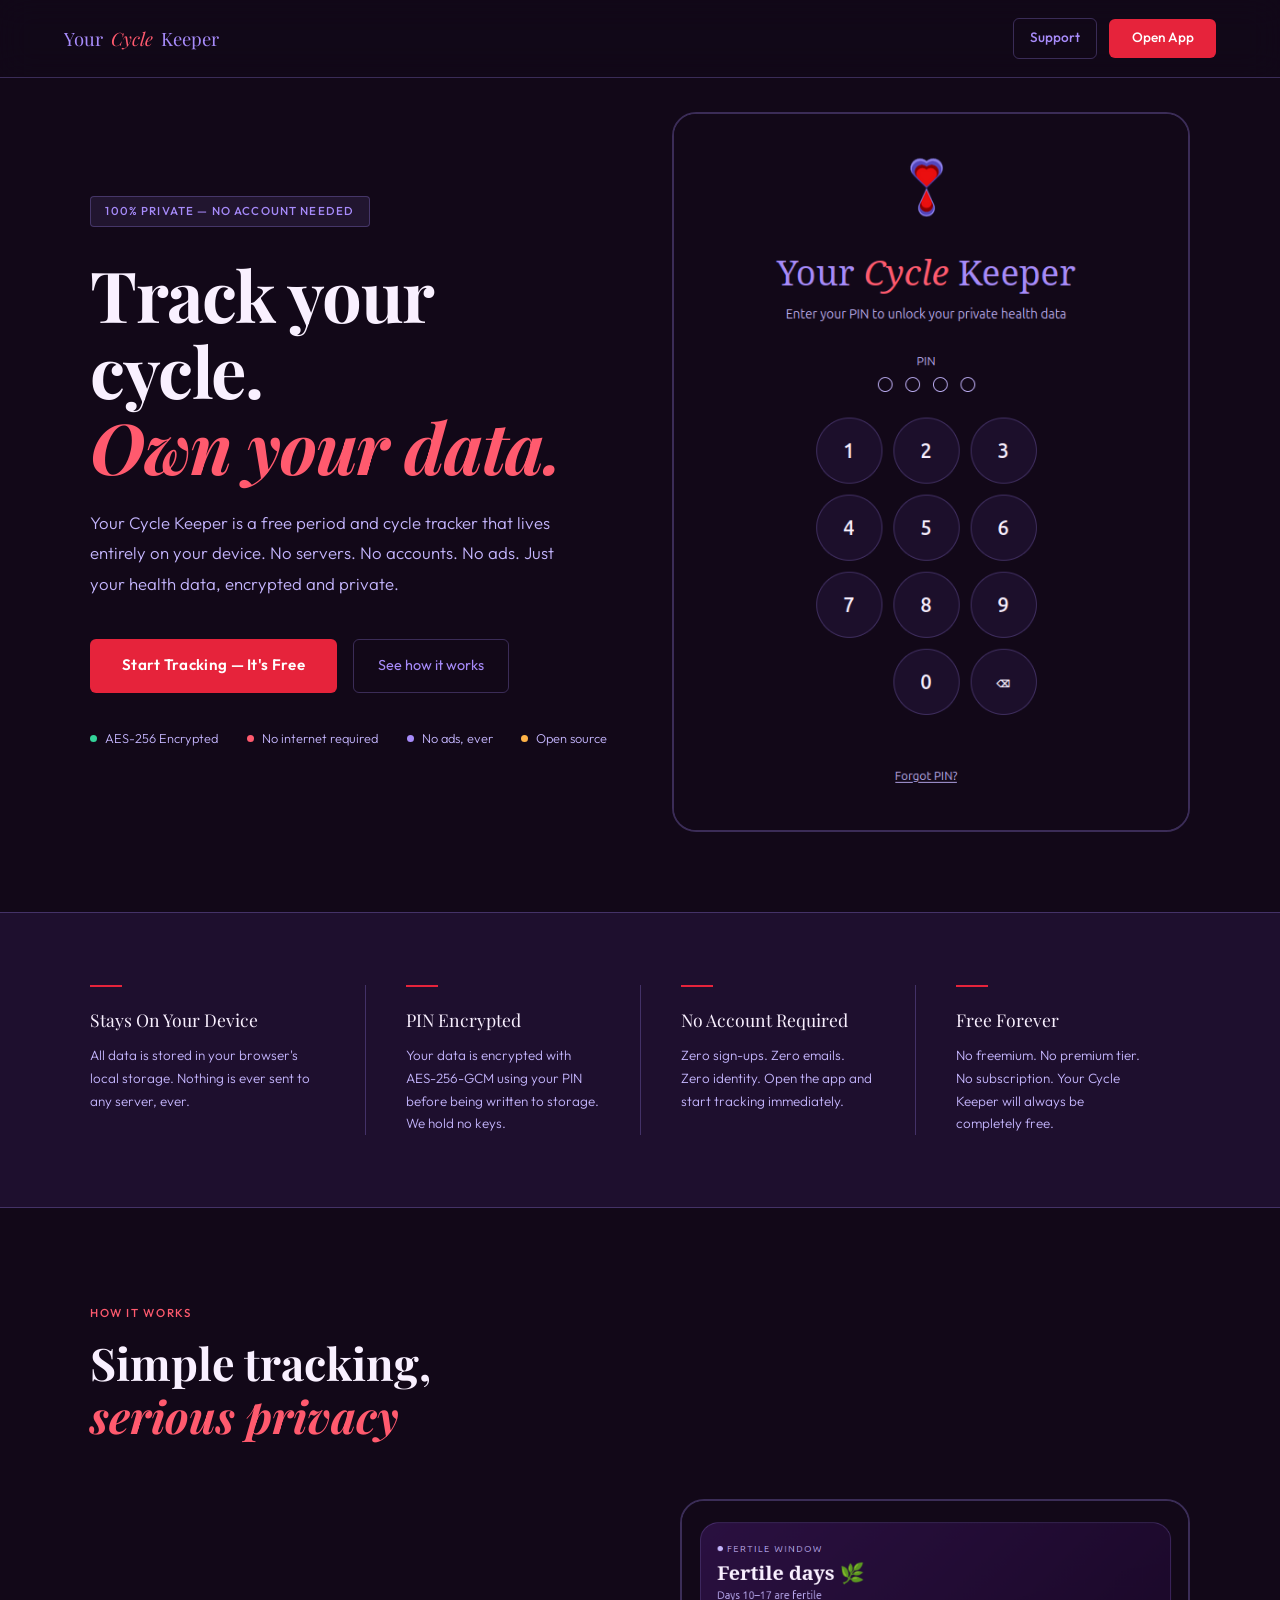
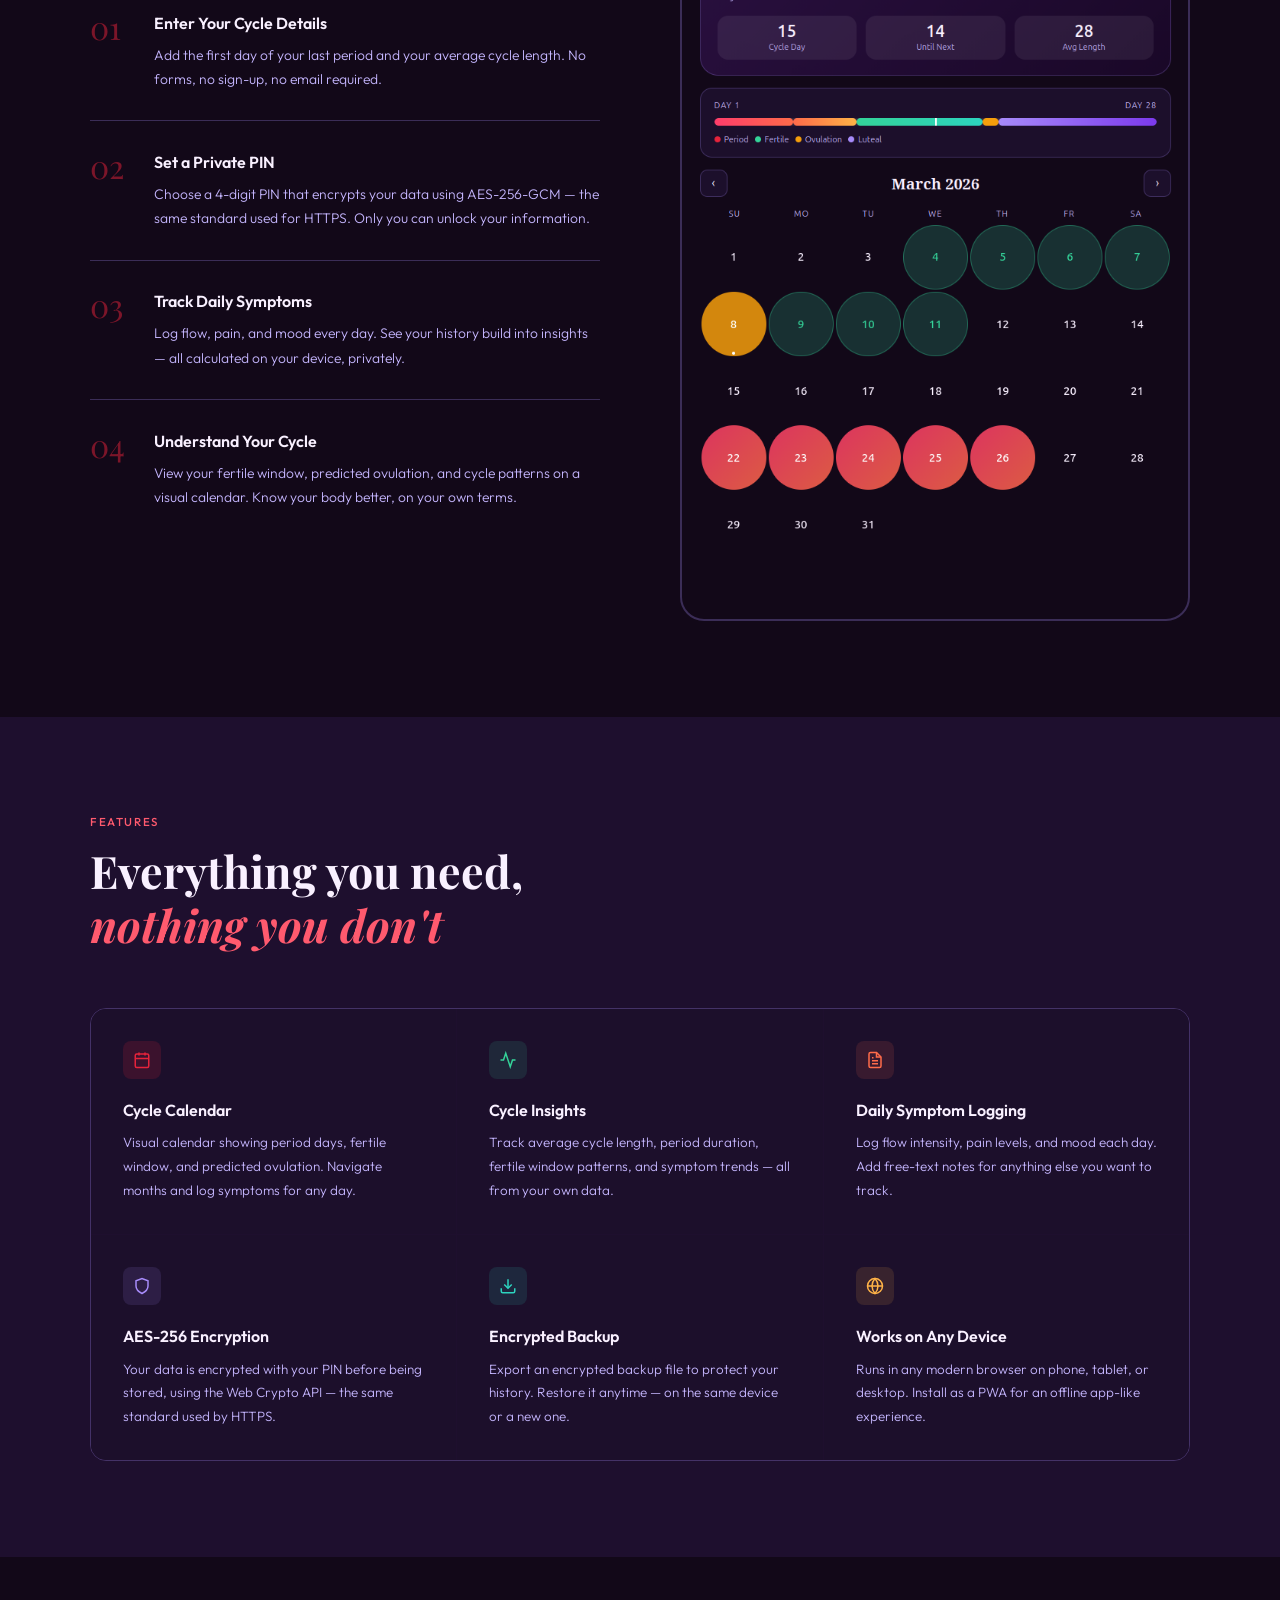
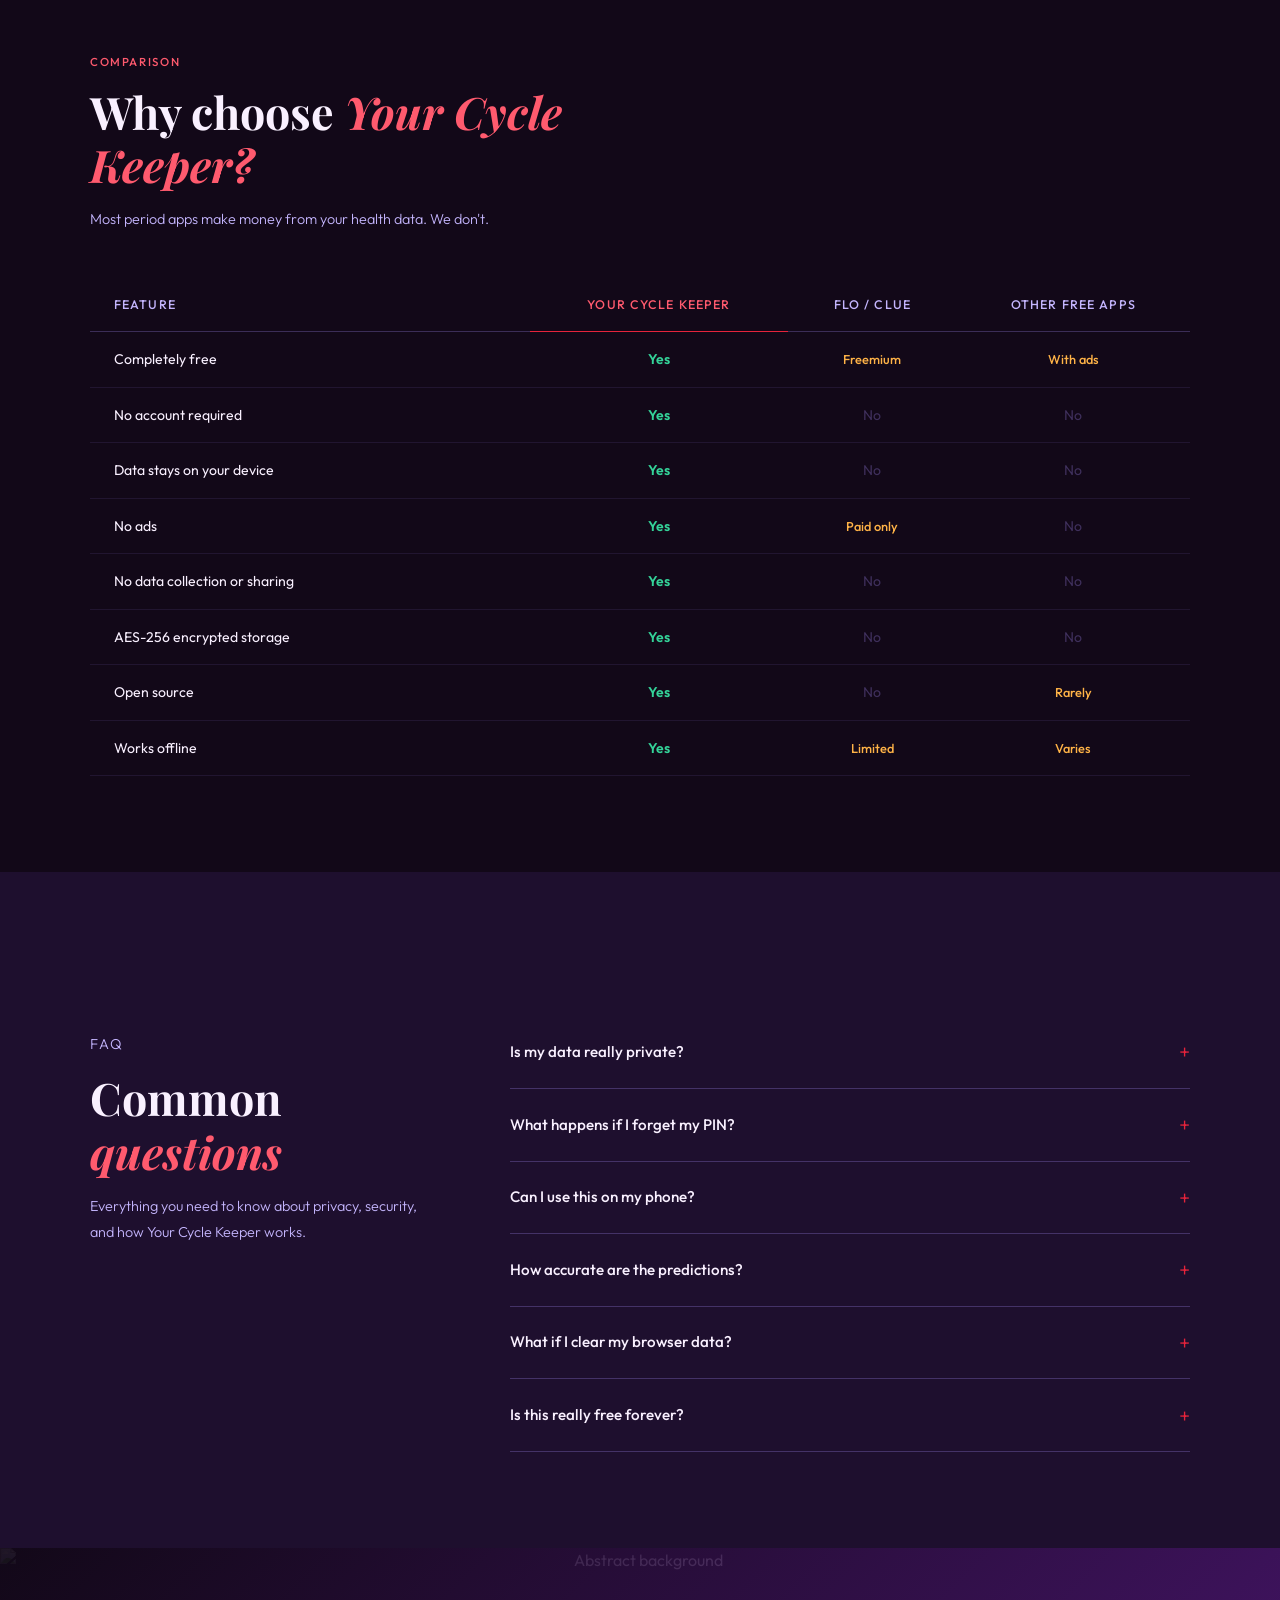
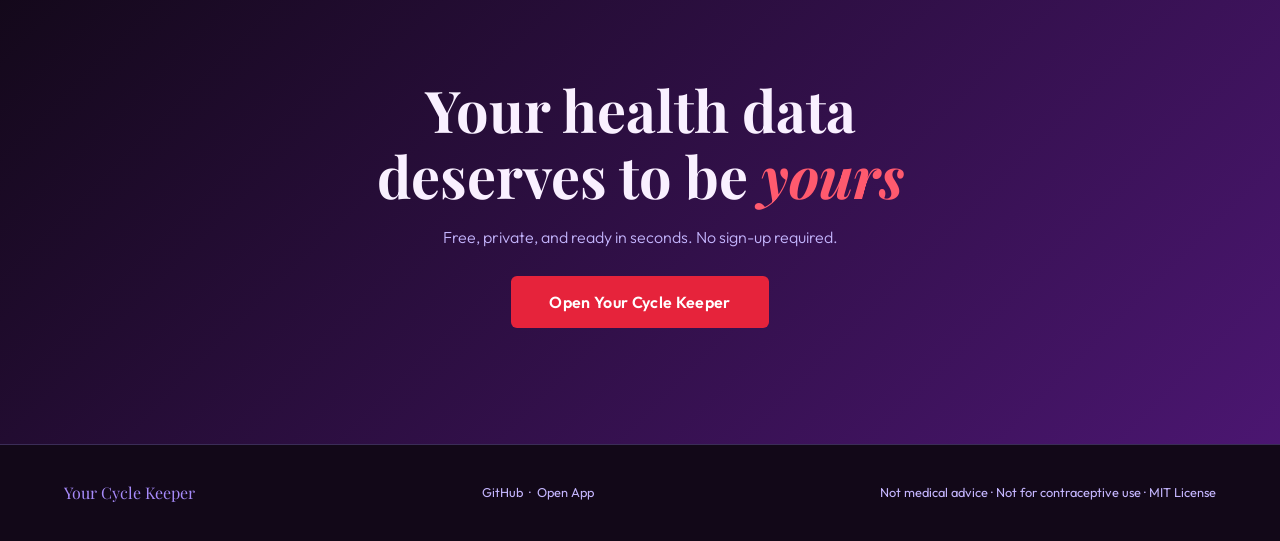
==== commit 51e8b43d: "refactor: relocate the core period tracker application into a dedicated `period-tracker` subdirector" ====
--- a/index.html
+++ b/index.html
@@ -1,1046 +1,645 @@
 <!DOCTYPE html>
 <html lang="en">
-  <head>
-    <meta charset="UTF-8" />
-    <meta
-      name="viewport"
-      content="width=device-width, initial-scale=1.0, viewport-fit=cover"
-    />
-
-    <meta
-      http-equiv="Content-Security-Policy"
-      content="
-    default-src 'none';
-    script-src 'self' 'unsafe-inline';
-    style-src 'self' 'unsafe-inline';
-    font-src 'self' data:;
-    img-src 'self' data:;
-    manifest-src 'self';
-    connect-src 'none';
-    object-src 'none';
-    base-uri 'self';
-    form-action 'none';
-  "
-    />
-
-    <meta name="apple-mobile-web-app-capable" content="yes" />
-    <meta
-      name="apple-mobile-web-app-status-bar-style"
-      content="black-translucent"
-    />
-    <meta name="apple-mobile-web-app-title" content="Your Cycle Keeper" />
-    <meta
-      name="robots"
-      content="index, follow, max-image-preview:large, max-snippet:-1, max-video-preview:-1"
-    />
-    <meta
-      name="description"
-      content="Your Cycle Keeper — a free, private period tracker with AES-256 encryption. Track your cycle, flow, mood, and symptoms entirely on your device. No accounts, no servers, no data collection. Forever free and ad-free."
-    />
-    <meta
-      name="keywords"
-      content="period tracker, cycle tracker, private period tracker, free period app, menstrual cycle tracker, ovulation tracker, fertility tracker, encrypted health app, offline period tracker, no account period tracker, privacy first, AES-256, PWA"
-    />
-    <meta name="author" content="Your Cycle Keeper" />
-
-    <!-- Open Graph / Social Sharing -->
-    <meta property="og:type" content="website" />
-    <meta property="og:site_name" content="Your Cycle Keeper" />
-    <meta property="og:locale" content="en_US" />
-    <meta
-      property="og:title"
-      content="Your Cycle Keeper — Free Private Period & Cycle Tracker"
-    />
-    <meta
-      property="og:description"
-      content="Track your period, flow, mood and symptoms privately. AES-256 encrypted, no accounts, no servers, no data collection. Free forever."
-    />
-    <meta property="og:url" content="https://yourcyclekeeper.web.app" />
-    <meta
-      property="og:image"
-      content="https://yourcyclekeeper.web.app/icons/favicon-512x512.png"
-    />
-    <meta property="og:image:width" content="512" />
-    <meta property="og:image:height" content="512" />
-    <meta
-      property="og:image:alt"
-      content="Your Cycle Keeper logo — a heart with a blood drop"
-    />
-
-    <!-- Twitter Card -->
-    <meta name="twitter:card" content="summary" />
-    <meta
-      name="twitter:title"
-      content="Your Cycle Keeper — Free Private Period Tracker"
-    />
-    <meta
-      name="twitter:description"
-      content="Track your period, flow, mood and symptoms privately. AES-256 encrypted, no accounts, no servers. Free forever."
-    />
-    <meta
-      name="twitter:image"
-      content="https://yourcyclekeeper.web.app/icons/favicon-512x512.png"
-    />
-    <meta name="twitter:image:alt" content="Your Cycle Keeper logo" />
-
-    <!-- Canonical URL -->
-    <link rel="canonical" href="https://yourcyclekeeper.web.app" />
-
-    <link rel="stylesheet" href="style.css?v=20260307" />
-    <link
-      rel="stylesheet"
-      href="style-desktop.css?v=20260307"
-      media="screen and (min-width: 768px)"
-    />
-    <link rel="manifest" href="manifest.json" />
-    <link
-      rel="icon"
-      type="image/png"
-      sizes="16x16"
-      href="icons/favicon-16x16.png"
-    />
-    <script src="js/indexeddb-storage.js"></script>
-    <script type="module" src="js/script.js"></script>
-    <link
-      rel="icon"
-      type="image/png"
-      sizes="32x32"
-      href="icons/favicon-32x32.png"
-    />
-    <link
-      rel="icon"
-      type="image/png"
-      sizes="48x48"
-      href="icons/favicon-48x48.png"
-    />
-    <link
-      rel="icon"
-      type="image/png"
-      sizes="64x64"
-      href="icons/favicon-64x64.png"
-    />
-    <link
-      rel="icon"
-      type="image/png"
-      sizes="96x96"
-      href="icons/favicon-96x96.png"
-    />
-    <link
-      rel="icon"
-      type="image/png"
-      sizes="128x128"
-      href="icons/favicon-128x128.png"
-    />
-    <link
-      rel="icon"
-      type="image/png"
-      sizes="192x192"
-      href="icons/favicon-192x192.png"
-    />
-    <link
-      rel="icon"
-      type="image/png"
-      sizes="256x256"
-      href="icons/favicon-256x256.png"
-    />
-    <link
-      rel="icon"
-      type="image/png"
-      sizes="512x512"
-      href="icons/favicon-512x512.png"
-    />
-    <link
-      rel="apple-touch-icon"
-      sizes="180x180"
-      href="icons/favicon-180x180.png"
-    />
-    <link
-      rel="apple-touch-icon"
-      sizes="152x152"
-      href="icons/favicon-152x152.png"
-    />
-    <link
-      rel="apple-touch-icon"
-      sizes="144x144"
-      href="icons/favicon-144x144.png"
-    />
-    <title>Your Cycle Keeper — Private Period & Cycle Tracker</title>
-
-    <!-- JSON-LD Schema for Search Engines -->
-    <script type="application/ld+json">
-      {
-        "@context": "https://schema.org",
-        "@type": "SoftwareApplication",
-        "name": "Your Cycle Keeper",
-        "alternateName": "Cycle Keeper",
-        "description": "Free, private period and cycle tracker with AES-256 encryption. Track your flow, mood, and symptoms entirely on your device. No accounts, no servers, no data collection.",
-        "url": "https://yourcyclekeeper.web.app",
-        "applicationCategory": "HealthApplication",
-        "operatingSystem": "Web",
-        "browserRequirements": "Requires JavaScript, Web Crypto API",
-        "softwareVersion": "1.0.0-beta",
-        "offers": {
-          "@type": "Offer",
-          "price": "0",
-          "priceCurrency": "USD",
-          "availability": "https://schema.org/InStock"
-        },
-        "featureList": [
-          "AES-256-GCM encryption",
-          "Offline-first PWA",
-          "Period tracking",
-          "Flow intensity tracking",
-          "Mood tracking",
-          "Pain tracking",
-          "Cycle predictions",
-          "Ovulation estimation",
-          "Encrypted backup & restore",
-          "Zero data collection"
-        ],
-        "screenshot": "https://yourcyclekeeper.web.app/icons/favicon-512x512.png",
-        "image": "https://yourcyclekeeper.web.app/icons/favicon-512x512.png"
-      }
-    </script>
-
-    <script></script>
-  </head>
-  <body>
-    <div id="timeout-banner">
-      ⏱️ Session expires in <span id="timeout-count">60</span>s of inactivity —
-      tap to reset
-    </div>
-
-    <div id="modal-overlay">
-      <div class="modal-box">
-        <div class="modal-icon" id="modal-icon">⚠️</div>
-        <div class="modal-title" id="modal-title">Are you sure?</div>
-        <div class="modal-msg" id="modal-msg"></div>
-        <div class="modal-btns">
-          <button class="modal-btn secondary" id="modal-cancel">Cancel</button>
-          <button class="modal-btn primary" id="modal-confirm">Confirm</button>
-        </div>
-      </div>
-    </div>
-
-    <div id="lock-screen">
-      <div class="lock-icon" id="lock-icon">
-        <img
-          src="icons/your_cycle_keeper_logo.png"
-          alt="Your Cycle Keeper Logo"
-          class="logo-lock"
-        />
-      </div>
-      <div class="lock-logo">Your Cycle Keeper</div>
-      <div class="lock-sub" id="lock-sub">
-        Enter your PIN to unlock<br />your private health data
-      </div>
-      <div class="pin-label" id="pin-label">PIN</div>
-      <div class="pin-dots" id="pin-dots">
-        <div class="pin-dot" id="d0"></div>
-        <div class="pin-dot" id="d1"></div>
-        <div class="pin-dot" id="d2"></div>
-        <div class="pin-dot" id="d3"></div>
-      </div>
-      <div class="numpad" id="numpad">
-        <div class="num-btn" onclick="pinInput('1')">1</div>
-        <div class="num-btn" onclick="pinInput('2')">2</div>
-        <div class="num-btn" onclick="pinInput('3')">3</div>
-        <div class="num-btn" onclick="pinInput('4')">4</div>
-        <div class="num-btn" onclick="pinInput('5')">5</div>
-        <div class="num-btn" onclick="pinInput('6')">6</div>
-        <div class="num-btn" onclick="pinInput('7')">7</div>
-        <div class="num-btn" onclick="pinInput('8')">8</div>
-        <div class="num-btn" onclick="pinInput('9')">9</div>
-        <div class="num-btn empty"></div>
-        <div class="num-btn" onclick="pinInput('0')">0</div>
-        <div class="num-btn del" onclick="pinDelete()">⌫</div>
-      </div>
-      <div class="lock-error" id="lock-error"></div>
-      <div class="forgot-pin-wrapper">
-        <button onclick="forgotPinFlow()" class="forgot-pin-btn">
-          Forgot PIN?
-        </button>
-      </div>
-    </div>
-
-    <!-- ONBOARDING -->
-    <div id="onboarding" class="hidden">
-      <div class="onboard-moon">
-        <img
-          src="icons/your_cycle_keeper_logo.png"
-          alt="Your Cycle Keeper Logo"
-          class="logo-onboard"
-        />
-      </div>
-      <h1 class="onboard-logo">Your Cycle Keeper</h1>
-      <p class="onboard-sub">Track Your Period and Cycle Privately</p>
-      <p class="onboard-tagline">
-        Track your flow, mood, and symptoms — all on your device. Free, ad-free,
-        fully accessible, and privacy-first.
+<head>
+  <meta charset="UTF-8" />
+  <meta name="viewport" content="width=device-width, initial-scale=1.0" />
+  <title>Your Cycle Keeper — Free Private Period & Cycle Tracker</title>
+  <meta name="description" content="Track your period and cycle privately. No account, no ads, no data collection. AES-256 encrypted, stored only on your device. Free forever." />
+  <meta name="keywords" content="private period tracker, cycle tracker no account, offline period app, secure menstrual tracker, free period tracker, no data collection period app" />
+  <meta property="og:title" content="Your Cycle Keeper — Free & Private Period Tracker" />
+  <meta property="og:description" content="No accounts. No ads. No data collection. Your cycle data stays on your device, always." />
+  <meta property="og:url" content="https://yourcyclekeeper.web.app/" />
+  <meta name="twitter:card" content="summary_large_image" />
+  <link rel="canonical" href="/period-tracker/" />
+
+  <!-- Favicons -->
+  <link rel="icon" type="image/png" sizes="16x16" href="icons/favicon-16x16.png" />
+  <link rel="icon" type="image/png" sizes="32x32" href="icons/favicon-32x32.png" />
+  <link rel="icon" type="image/png" sizes="48x48" href="icons/favicon-48x48.png" />
+  <link rel="icon" type="image/png" sizes="96x96" href="icons/favicon-96x96.png" />
+  <link rel="apple-touch-icon" sizes="180x180" href="icons/favicon-180x180.png" />
+  <meta name="theme-color" content="#120818" />
+
+  <!-- Open Graph -->
+  <meta property="og:type" content="website" />
+  <meta property="og:site_name" content="Your Cycle Keeper" />
+  <meta property="og:image" content="https://yourcyclekeeper.web.app/icons/favicon-512x512.png" />
+
+  <link rel="preconnect" href="https://fonts.googleapis.com" />
+  <link rel="preconnect" href="https://fonts.gstatic.com" crossorigin />
+  <link href="https://fonts.googleapis.com/css2?family=Playfair+Display:ital,wght@0,400;0,700;1,400&family=Outfit:wght@300;400;500;600&display=swap" rel="stylesheet" />
+
+  <style>
+    *, *::before, *::after { box-sizing: border-box; margin: 0; padding: 0; }
+
+    :root {
+      --rose: #e6233b;
+      --rose-light: #ff5a6e;
+      --rose-pale: #ffe8ee;
+      --coral: #ff6b4a;
+      --amber: #ffb347;
+      --lavender: #a78bfa;
+      --deep-purple: #5b1a8a;
+      --teal: #2dd4bf;
+      --fertile-green: #34d399;
+      --ovulation: #f59e0b;
+      --bg: #120818;
+      --bg2: #1e0f2e;
+      --bg3: #2a1538;
+      --card: #1c0f2b;
+      --text: #f9f0ff;
+      --text-muted: #c4b5fd;
+      --border: rgba(167, 139, 250, 0.28);
+    }
+
+    html { scroll-behavior: smooth; }
+
+    body {
+      font-family: 'Outfit', sans-serif;
+      background: var(--bg);
+      color: var(--text);
+      overflow-x: hidden;
+      line-height: 1.6;
+    }
+
+    /* NAV */
+    nav {
+      position: fixed; top: 0; left: 0; right: 0; z-index: 100;
+      display: flex; align-items: center; justify-content: space-between;
+      padding: 1.1rem 5vw;
+      background: rgba(18, 8, 24, 0.75);
+      backdrop-filter: blur(16px);
+      border-bottom: 1px solid var(--border);
+    }
+    .nav-logo-img {
+      width: 28px; height: 28px;
+      object-fit: contain;
+      flex-shrink: 0;
+    }
+    .nav-logo {
+      display: flex; align-items: center; gap: 0.5rem;
+      font-family: 'Playfair Display', serif;
+      font-size: 1.15rem;
+      color: var(--lavender);
+      text-decoration: none;
+    }
+    .nav-logo span { color: var(--rose-light); font-style: italic; }
+    .nav-actions { display: flex; align-items: center; gap: 0.75rem; }
+    .nav-support {
+      color: var(--lavender);
+      text-decoration: none;
+      padding: 0.55rem 1rem;
+      border-radius: 6px;
+      font-size: 0.85rem;
+      font-weight: 500;
+      border: 1px solid var(--border);
+      transition: background 0.2s, border-color 0.2s;
+    }
+    .nav-support:hover { background: rgba(167,139,250,0.1); border-color: var(--lavender); }
+    .nav-cta {
+      background: var(--rose);
+      color: white;
+      text-decoration: none;
+      padding: 0.55rem 1.4rem;
+      border-radius: 6px;
+      font-size: 0.85rem;
+      font-weight: 500;
+      transition: background 0.2s;
+    }
+    .nav-cta:hover { background: var(--rose-light); }
+
+    /* HERO */
+    .hero {
+      min-height: 100vh;
+      display: flex;
+      align-items: center;
+      padding: 7rem 5vw 5rem;
+      position: relative; overflow: hidden;
+    }
+    .hero-left { position: relative; z-index: 1; }
+    .hero-badge {
+      display: inline-block;
+      background: rgba(167,139,250,0.1);
+      border: 1px solid var(--border);
+      color: var(--lavender);
+      font-size: 0.72rem; font-weight: 500;
+      padding: 0.35rem 0.9rem; border-radius: 4px;
+      margin-bottom: 1.8rem;
+      letter-spacing: 0.1em; text-transform: uppercase;
+      animation: fadeUp 0.7s ease both;
+    }
+    .hero h1 {
+      font-family: 'Playfair Display', serif;
+      font-size: clamp(2.8rem, 5.5vw, 5rem);
+      font-weight: 700; line-height: 1.08;
+      color: var(--text); letter-spacing: -0.02em;
+      animation: fadeUp 0.7s ease 0.1s both;
+    }
+    .hero h1 em { font-style: italic; color: var(--rose-light); }
+    .hero-sub {
+      margin-top: 1.5rem;
+      font-size: 1.05rem; color: var(--text-muted);
+      font-weight: 300; max-width: 480px; line-height: 1.8;
+      animation: fadeUp 0.7s ease 0.2s both;
+    }
+    .hero-actions {
+      margin-top: 2.5rem;
+      display: flex; gap: 1rem; flex-wrap: wrap;
+      animation: fadeUp 0.7s ease 0.3s both;
+    }
+    .btn-primary {
+      background: var(--rose); color: white;
+      text-decoration: none; padding: 0.9rem 2rem;
+      border-radius: 6px; font-size: 0.95rem; font-weight: 600;
+      transition: all 0.2s; letter-spacing: 0.02em;
+    }
+    .btn-primary:hover { background: var(--rose-light); }
+    .btn-ghost {
+      color: var(--lavender); text-decoration: none;
+      padding: 0.9rem 1.5rem; border-radius: 6px;
+      font-size: 0.9rem; font-weight: 400;
+      border: 1px solid var(--border); transition: all 0.2s;
+    }
+    .btn-ghost:hover { border-color: var(--lavender); background: rgba(167,139,250,0.08); }
+    .hero-trust {
+      margin-top: 2.2rem;
+      display: flex; gap: 1.8rem; flex-wrap: wrap;
+      animation: fadeUp 0.7s ease 0.4s both;
+    }
+    .hero-trust-item {
+      display: flex; align-items: center; gap: 0.5rem;
+      font-size: 0.8rem; color: var(--text-muted); font-weight: 300;
+    }
+    .trust-dot {
+      width: 7px; height: 7px; border-radius: 50%;
+      background: var(--fertile-green); flex-shrink: 0;
+    }
+    .trust-dot.red { background: var(--rose-light); }
+    .trust-dot.purple { background: var(--lavender); }
+    .trust-dot.amber { background: var(--amber); }
+
+    .hero-right { position: relative; z-index: 1; animation: fadeUp 0.9s ease 0.2s both; }
+    .hero-img-frame {
+      display: block;
+      border-radius: 24px; overflow: hidden;
+      max-height: 720px; position: relative;
+      border: 2px solid var(--border);
+      transition: transform 0.3s ease;
+    }
+    .hero-img-frame:hover { transform: translateY(-4px); }
+    .hero-img-frame img { width: 100%; height: auto; object-fit: contain; display: block; }
+    
+    @keyframes fadeUp {
+      from { opacity: 0; transform: translateY(24px); }
+      to { opacity: 1; transform: translateY(0); }
+    }
+
+    /* SHARED */
+    section { padding: 6rem 5vw; }
+    .section-label {
+      font-size: 0.72rem; letter-spacing: 0.14em;
+      text-transform: uppercase; color: var(--rose-light);
+      font-weight: 500; margin-bottom: 0.8rem;
+    }
+    .section-title {
+      font-family: 'Playfair Display', serif;
+      font-size: clamp(2rem, 3.5vw, 2.8rem);
+      font-weight: 700; color: var(--text);
+      line-height: 1.2; max-width: 600px;
+    }
+    .section-title em { font-style: italic; color: var(--rose-light); }
+    .inner { max-width: 1100px; margin: 0 auto; }
+    .hero-inner {
+      display: grid; grid-template-columns: 1fr 1fr;
+      align-items: center; gap: 4rem;
+    }
+
+    /* PILLARS */
+    .pillars {
+      background: var(--bg2);
+      border-top: 1px solid var(--border);
+      border-bottom: 1px solid var(--border);
+      padding: 4.5rem 5vw;
+    }
+    .pillars-grid {
+      max-width: 1100px; margin: 0 auto;
+      display: grid; grid-template-columns: repeat(4, 1fr);
+    }
+    .pillar { padding: 0 2.5rem; border-left: 1px solid var(--border); }
+    .pillar:first-child { padding-left: 0; border-left: none; }
+    .pillar-line { width: 32px; height: 2px; background: var(--rose); margin-bottom: 1.2rem; }
+    .pillar h3 {
+      font-family: 'Playfair Display', serif;
+      font-size: 1.1rem; font-weight: 400;
+      color: var(--text); margin-bottom: 0.6rem;
+    }
+    .pillar p { font-size: 0.84rem; color: var(--text-muted); line-height: 1.7; font-weight: 300; }
+
+    /* HOW IT WORKS */
+    .how-section { background: var(--bg); }
+    .how-layout {
+      display: grid; grid-template-columns: 1fr 1fr;
+      gap: 5rem; align-items: center; margin-top: 3.5rem;
+    }
+    .how-step {
+      display: flex; gap: 1.5rem;
+      padding: 1.8rem 0; border-bottom: 1px solid var(--border);
+    }
+    .how-step:last-child { border-bottom: none; }
+    .step-num {
+      font-family: 'Playfair Display', serif;
+      font-size: 2rem; font-weight: 400;
+      color: var(--rose); line-height: 1;
+      flex-shrink: 0; width: 2.5rem; opacity: 0.5;
+      transition: opacity 0.2s;
+    }
+    .how-step:hover .step-num { opacity: 1; }
+    .step-content h3 { font-size: 1rem; font-weight: 600; color: var(--text); margin-bottom: 0.4rem; }
+    .step-content p { font-size: 0.87rem; color: var(--text-muted); line-height: 1.75; font-weight: 300; }
+    .how-image { display: block; border-radius: 24px; overflow: hidden; position: relative; border: 2px solid var(--border); transition: transform 0.3s ease; }
+    .how-image.visible:hover { transform: translateY(-4px); }
+    .how-image img { width: 100%; height: auto; object-fit: contain; display: block; }
+
+    /* FEATURES */
+    .features-section { background: var(--bg2); }
+    .features-grid {
+      display: grid; grid-template-columns: repeat(3, 1fr);
+      gap: 1px; margin-top: 3.5rem;
+      border: 1px solid var(--border); border-radius: 16px; overflow: hidden;
+    }
+    .feat-card { background: var(--card); padding: 2rem; transition: background 0.2s; }
+    .feat-card:hover { background: var(--bg3); }
+    .feat-accent {
+      width: 38px; height: 38px; border-radius: 8px;
+      margin-bottom: 1.2rem;
+      display: flex; align-items: center; justify-content: center;
+    }
+    .feat-accent svg { width: 18px; height: 18px; }
+    .feat-card h3 { font-size: 1rem; font-weight: 600; color: var(--text); margin-bottom: 0.5rem; }
+    .feat-card p { font-size: 0.84rem; color: var(--text-muted); line-height: 1.75; font-weight: 300; }
+
+    /* COMPARISON */
+    .comparison-section { background: var(--bg); }
+    .comparison-table { width: 100%; margin-top: 3rem; border-collapse: collapse; }
+    .comparison-table thead th {
+      padding: 1rem 1.5rem; text-align: left;
+      font-size: 0.78rem; font-weight: 500;
+      letter-spacing: 0.09em; text-transform: uppercase;
+      color: var(--text-muted); border-bottom: 1px solid var(--border);
+    }
+    .comparison-table thead th:not(:first-child) { text-align: center; }
+    .comparison-table thead th.col-us { color: var(--rose-light); border-bottom-color: var(--rose); }
+    .comparison-table tbody tr {
+      border-bottom: 1px solid rgba(167,139,250,0.1);
+      transition: background 0.15s;
+    }
+    .comparison-table tbody tr:hover { background: rgba(167,139,250,0.04); }
+    .comparison-table td { padding: 1rem 1.5rem; font-size: 0.88rem; color: var(--text-muted); vertical-align: middle; }
+    .comparison-table td:first-child { color: var(--text); font-weight: 400; }
+    .comparison-table td:not(:first-child) { text-align: center; }
+    .comparison-table td.col-us { color: var(--text); }
+    .check { color: var(--fertile-green); font-size: 0.88rem; font-weight: 600; }
+    .cross { color: rgba(167,139,250,0.3); font-size: 0.88rem; }
+    .partial { color: var(--amber); font-size: 0.8rem; font-weight: 500; }
+
+    /* FAQ */
+    .faq-section { background: var(--bg2); }
+    .faq-layout {
+      display: grid; grid-template-columns: 1fr 2fr;
+      gap: 5rem; align-items: start; margin-top: 3rem;
+    }
+    .faq-left p { margin-top: 1rem; font-size: 0.9rem; color: var(--text-muted); line-height: 1.8; font-weight: 300; }
+    details { border-bottom: 1px solid var(--border); }
+    summary {
+      padding: 1.2rem 0; font-size: 0.95rem; font-weight: 500;
+      color: var(--text); cursor: pointer; list-style: none;
+      display: flex; justify-content: space-between; align-items: center;
+      gap: 1rem; transition: color 0.2s;
+    }
+    summary:hover { color: var(--rose-light); }
+    summary::after { content: '+'; font-size: 1.3rem; font-weight: 300; color: var(--rose); flex-shrink: 0; transition: transform 0.2s; }
+    details[open] summary::after { transform: rotate(45deg); }
+    details p { padding-bottom: 1.2rem; font-size: 0.88rem; color: var(--text-muted); line-height: 1.8; font-weight: 300; }
+
+    /* CTA */
+    .cta-section { position: relative; overflow: hidden; text-align: center; padding: 8rem 5vw; }
+    .cta-section img.cta-bg {
+      position: absolute; inset: 0; width: 100%; height: 100%;
+      object-fit: cover; object-position: center; z-index: 0;
+    }
+    .cta-overlay {
+      position: absolute; inset: 0; z-index: 1;
+      background: linear-gradient(135deg, rgba(18,8,24,0.94) 0%, rgba(91,26,138,0.78) 100%);
+    }
+    .cta-inner { position: relative; z-index: 2; }
+    .cta-section h2 {
+      font-family: 'Playfair Display', serif;
+      font-size: clamp(2.2rem, 4.5vw, 3.8rem);
+      font-weight: 700; color: var(--text); line-height: 1.15;
+      max-width: 600px; margin: 0 auto 1rem;
+    }
+    .cta-section h2 em { font-style: italic; color: var(--rose-light); }
+    .cta-section p { color: var(--text-muted); font-size: 1rem; margin-bottom: 2.5rem; font-weight: 300; }
+
+    /* FOOTER */
+    footer {
+      background: var(--bg); border-top: 1px solid var(--border);
+      color: var(--text-muted); padding: 2.2rem 5vw;
+      display: flex; justify-content: space-between; align-items: center;
+      font-size: 0.8rem; flex-wrap: wrap; gap: 1rem;
+    }
+    footer a { color: var(--text-muted); text-decoration: none; transition: color 0.2s; }
+    footer a:hover { color: var(--lavender); }
+    .footer-logo { font-family: 'Playfair Display', serif; font-size: 1rem; color: var(--lavender); }
+
+    /* SCROLL REVEAL */
+    .reveal { opacity: 0; transform: translateY(20px); transition: opacity 0.65s ease, transform 0.65s ease; }
+    .reveal.visible { opacity: 1; transform: translateY(0); }
+
+    /* RESPONSIVE */
+    @media (max-width: 900px) {
+      .hero-inner { grid-template-columns: 1fr; }
+      .hero-right { display: none; }
+      .how-layout { grid-template-columns: 1fr; }
+      .how-image { display: none; }
+      .features-grid { grid-template-columns: 1fr 1fr; }
+      .pillars-grid { grid-template-columns: 1fr 1fr; }
+      .pillar { padding: 1.5rem; border-left: none; border-top: 1px solid var(--border); }
+      .pillar:first-child { border-top: none; }
+      .faq-layout { grid-template-columns: 1fr; gap: 2rem; }
+      .comparison-table thead th:last-child,
+      .comparison-table td:last-child { display: none; }
+    }
+    @media (max-width: 600px) {
+      .features-grid { grid-template-columns: 1fr; }
+      .pillars-grid { grid-template-columns: 1fr; }
+
+    }
+  </style>
+</head>
+<body>
+
+  <nav>
+    <a href="#" class="nav-logo">Your <span>Cycle</span> Keeper</a>
+    <div class="nav-actions">
+      <a href="https://paypal.me/pythonime" target="_blank" rel="noopener" class="nav-support">Support</a>
+      <a href="/period-tracker/" target="_blank" class="nav-cta">Open App</a>
+    </div>
+  </nav>
+
+  <!-- HERO -->
+  <section class="hero">
+    <div class="inner hero-inner">
+      <div class="hero-left">
+        <div class="hero-badge">100% Private — No Account Needed</div>
+      <h1>Track your cycle.<br><em>Own your data.</em></h1>
+      <p class="hero-sub">
+        Your Cycle Keeper is a free period and cycle tracker that lives entirely on your device.
+        No servers. No accounts. No ads. Just your health data, encrypted and private.
       </p>
-      <div class="beta-warning">
-        ⚠️ <strong>Beta</strong> — This app is currently in active development.
-        Features may change and bugs may occur.
-      </div>
-      <div class="onboard-form">
-        <label for="ob-last-period">First day of your last period</label>
-        <input type="date" id="ob-last-period" autocomplete="off" />
-        <label for="ob-cycle-len">Average cycle length (days)</label>
-        <input
-          type="number"
-          id="ob-cycle-len"
-          value="28"
-          min="20"
-          max="45"
-          autocomplete="off"
-        />
-        <label for="ob-period-dur">Average period duration (days)</label>
-        <input
-          type="number"
-          id="ob-period-dur"
-          value="5"
-          min="1"
-          max="10"
-          autocomplete="off"
-        />
-
-        <div class="pin-setup-title">🔒 Set a 4-digit PIN</div>
-        <div class="pin-setup-sub">
-          Your PIN encrypts all data locally.
-          <strong>Your Cycle Keeper never sends data anywhere.</strong> If you
-          forget your PIN, data will be erased.
-        </div>
-        <div class="setup-pin-wrap" id="setup-pin-dots">
-          <div class="setup-pin-dot" id="sp0"></div>
-          <div class="setup-pin-dot" id="sp1"></div>
-          <div class="setup-pin-dot" id="sp2"></div>
-          <div class="setup-pin-dot" id="sp3"></div>
-        </div>
-        <div class="onboard-numpad">
-          <div class="num-btn" onclick="setupPinInput('1')">1</div>
-          <div class="num-btn" onclick="setupPinInput('2')">2</div>
-          <div class="num-btn" onclick="setupPinInput('3')">3</div>
-          <div class="num-btn" onclick="setupPinInput('4')">4</div>
-          <div class="num-btn" onclick="setupPinInput('5')">5</div>
-          <div class="num-btn" onclick="setupPinInput('6')">6</div>
-          <div class="num-btn" onclick="setupPinInput('7')">7</div>
-          <div class="num-btn" onclick="setupPinInput('8')">8</div>
-          <div class="num-btn" onclick="setupPinInput('9')">9</div>
-          <div class="num-btn empty"></div>
-          <div class="num-btn" onclick="setupPinInput('0')">0</div>
-          <div class="num-btn del" onclick="setupPinDelete()">⌫</div>
-        </div>
-        <button
-          class="onboard-start"
-          id="onboard-start-btn"
-          onclick="startApp()"
-          disabled
-        >
-          Start Tracking ✨
-        </button>
-      </div>
-      <p class="privacy-note">
-        🔒 <span>AES-256-GCM encrypted.</span> Data never leaves your device. No
-        accounts, no tracking, forever free.
-      </p>
-    </div>
-
-    <!-- MAIN APP -->
-    <div id="app" style="display: none">
-      <div class="header">
-        <div class="logo">Your Cycle Keeper</div>
-        <div class="bottom-nav" id="bottom-nav">
-          <div
-            class="bnav-item active"
-            id="bnav-calendar"
-            onclick="switchTab('calendar')"
-            tabindex="0"
-            role="button"
-            aria-label="Calendar tab"
-            onkeydown="if(event.key==='Enter'||event.key===' '){event.preventDefault();switchTab('calendar');}"
-          >
-            <span class="icon"
-              ><svg
-                viewBox="0 0 24 24"
-                width="24"
-                height="24"
-                stroke="currentColor"
-                stroke-width="1.5"
-                fill="none"
-                stroke-linecap="round"
-              >
-                <rect x="3" y="4" width="18" height="18" rx="2"></rect>
-                <line x1="16" y1="2" x2="16" y2="6"></line>
-                <line x1="8" y1="2" x2="8" y2="6"></line>
-                <line x1="3" y1="10" x2="21" y2="10"></line></svg></span
-            >Calendar
-          </div>
-          <div
-            class="bnav-item"
-            id="bnav-insights"
-            onclick="switchTab('insights')"
-            tabindex="0"
-            role="button"
-            aria-label="Insights tab"
-            onkeydown="if(event.key==='Enter'||event.key===' '){event.preventDefault();switchTab('insights');}"
-          >
-            <span class="icon"
-              ><svg
-                viewBox="0 0 24 24"
-                width="24"
-                height="24"
-                fill="none"
-                xmlns="http://www.w3.org/2000/svg"
-              >
-                <path
-                  d="M21 21H3.8a.8.8 0 0 1-.8-.8V3"
-                  stroke="currentColor"
-                  stroke-width="1.5"
-                  stroke-miterlimit="10"
-                  stroke-linecap="round"
-                ></path>
-                <path
-                  d="M5.47 13.47a.75.75 0 1 0 1.06 1.06l-1.06-1.06ZM10 10l.53-.53a.75.75 0 0 0-1.06 0L10 10Zm4 4-.53.53a.75.75 0 0 0 1.06 0L14 14Zm7.53-6.47a.75.75 0 0 0-1.06-1.06l1.06 1.06Zm-15 7 4-4-1.06-1.06-4 4 1.06 1.06Zm2.94-4 4 4 1.06-1.06-4-4-1.06 1.06Zm5.06 4 7-7-1.06-1.06-7 7 1.06 1.06Z"
-                  stroke="currentColor"
-                  stroke-width="1"
-                  fill="none"
-                  stroke-linecap="round"
-                  stroke-linejoin="round"
-                ></path></svg></span
-            >Insights
-          </div>
-          <div
-            class="bnav-item"
-            id="bnav-settings"
-            onclick="switchTab('settings')"
-            tabindex="0"
-            role="button"
-            aria-label="Settings tab"
-            onkeydown="if(event.key==='Enter'||event.key===' '){event.preventDefault();switchTab('settings');}"
-          >
-            <span class="icon"
-              ><svg
-                viewBox="0 0 50 50"
-                width="24"
-                height="24"
-                fill="currentColor"
-              >
-                <path
-                  d="M 22.205078 2 A 1.0001 1.0001 0 0 0 21.21875 2.8378906 L 20.246094 8.7929688 C 19.076509 9.1331971 17.961243 9.5922728 16.910156 10.164062 L 11.996094 6.6542969 A 1.0001 1.0001 0 0 0 10.708984 6.7597656 L 6.8183594 10.646484 A 1.0001 1.0001 0 0 0 6.7070312 11.927734 L 10.164062 16.873047 C 9.583454 17.930271 9.1142098 19.051824 8.765625 20.232422 L 2.8359375 21.21875 A 1.0001 1.0001 0 0 0 2.0019531 22.205078 L 2.0019531 27.705078 A 1.0001 1.0001 0 0 0 2.8261719 28.691406 L 8.7597656 29.742188 C 9.1064607 30.920739 9.5727226 32.043065 10.154297 33.101562 L 6.6542969 37.998047 A 1.0001 1.0001 0 0 0 6.7597656 39.285156 L 10.648438 43.175781 A 1.0001 1.0001 0 0 0 11.927734 43.289062 L 16.882812 39.820312 C 17.936999 40.39548 19.054994 40.857928 20.228516 41.201172 L 21.21875 47.164062 A 1.0001 1.0001 0 0 0 22.205078 48 L 27.705078 48 A 1.0001 1.0001 0 0 0 28.691406 47.173828 L 29.751953 41.1875 C 30.920633 40.838997 32.033372 40.369697 33.082031 39.791016 L 38.070312 43.291016 A 1.0001 1.0001 0 0 0 39.351562 43.179688 L 43.240234 39.287109 A 1.0001 1.0001 0 0 0 43.34375 37.996094 L 39.787109 33.058594 C 40.355783 32.014958 40.813915 30.908875 41.154297 29.748047 L 47.171875 28.693359 A 1.0001 1.0001 0 0 0 47.998047 27.707031 L 47.998047 22.207031 A 1.0001 1.0001 0 0 0 47.160156 21.220703 L 41.152344 20.238281 C 40.80968 19.078827 40.350281 17.974723 39.78125 16.931641 L 43.289062 11.933594 A 1.0001 1.0001 0 0 0 43.177734 10.652344 L 39.287109 6.7636719 A 1.0001 1.0001 0 0 0 37.996094 6.6601562 L 33.072266 10.201172 C 32.023186 9.6248101 30.909713 9.1579916 29.738281 8.8125 L 28.691406 2.828125 A 1.0001 1.0001 0 0 0 27.705078 2 L 22.205078 2 z M 23.056641 4 L 26.865234 4 L 27.861328 9.6855469 A 1.0001 1.0001 0 0 0 28.603516 10.484375 C 30.066026 10.848832 31.439607 11.426549 32.693359 12.185547 A 1.0001 1.0001 0 0 0 33.794922 12.142578 L 38.474609 8.7792969 L 41.167969 11.472656 L 37.835938 16.220703 A 1.0001 1.0001 0 0 0 37.796875 17.310547 C 38.548366 18.561471 39.118333 19.926379 39.482422 21.380859 A 1.0001 1.0001 0 0 0 40.291016 22.125 L 45.998047 23.058594 L 45.998047 26.867188 L 40.279297 27.871094 A 1.0001 1.0001 0 0 0 39.482422 28.617188 C 39.122545 30.069817 38.552234 31.434687 37.800781 32.685547 A 1.0001 1.0001 0 0 0 37.845703 33.785156 L 41.224609 38.474609 L 38.53125 41.169922 L 33.791016 37.84375 A 1.0001 1.0001 0 0 0 32.697266 37.808594 C 31.44975 38.567585 30.074755 39.148028 28.617188 39.517578 A 1.0001 1.0001 0 0 0 27.876953 40.3125 L 26.867188 46 L 23.052734 46 L 22.111328 40.337891 A 1.0001 1.0001 0 0 0 21.365234 39.53125 C 19.90185 39.170557 18.522094 38.59371 17.259766 37.835938 A 1.0001 1.0001 0 0 0 16.171875 37.875 L 11.46875 41.169922 L 8.7734375 38.470703 L 12.097656 33.824219 A 1.0001 1.0001 0 0 0 12.138672 32.724609 C 11.372652 31.458855 10.793319 30.079213 10.427734 28.609375 A 1.0001 1.0001 0 0 0 9.6328125 27.867188 L 4.0019531 26.867188 L 4.0019531 23.052734 L 9.6289062 22.117188 A 1.0001 1.0001 0 0 0 10.435547 21.373047 C 10.804273 19.898143 11.383325 18.518729 12.146484 17.255859 A 1.0001 1.0001 0 0 0 12.111328 16.164062 L 8.8261719 11.46875 L 11.523438 8.7734375 L 16.185547 12.105469 A 1.0001 1.0001 0 0 0 17.28125 12.148438 C 18.536908 11.394293 19.919867 10.822081 21.384766 10.462891 A 1.0001 1.0001 0 0 0 22.132812 9.6523438 L 23.056641 4 z M 25 17 C 20.593567 17 17 20.593567 17 25 C 17 29.406433 20.593567 33 25 33 C 29.406433 33 33 29.406433 33 25 C 33 20.593567 29.406433 17 25 17 z M 25 19 C 28.325553 19 31 21.674447 31 25 C 31 28.325553 28.325553 31 25 31 C 21.674447 31 19 28.325553 19 25 C 19 21.674447 21.674447 19 25 19 z"
-                ></path></svg></span
-            >Settings
-          </div>
-          <div
-            class="bnav-item"
-            id="bnav-about"
-            onclick="switchTab('about')"
-            tabindex="0"
-            role="button"
-            aria-label="About tab"
-            onkeydown="if(event.key==='Enter'||event.key===' '){event.preventDefault();switchTab('about');}"
-          >
-            <span class="icon">
-              <svg
-                viewBox="0 0 24 24"
-                width="24"
-                height="24"
-                fill="none"
-                stroke="currentColor"
-                stroke-width="1.5"
-              >
-                <circle cx="12" cy="12" r="10"></circle>
-                <path
-                  d="M12 16v-4m0-4h.01"
-                  stroke-linecap="round"
-                  stroke-linejoin="round"
-                />
-              </svg>
-            </span>
-            About
-          </div>
-          <div
-            class="bnav-item bnav-support"
-            id="bnav-support"
-            onclick="switchTab('support')"
-            tabindex="0"
-            role="button"
-            aria-label="Support development"
-            onkeydown="if(event.key==='Enter'||event.key===' '){event.preventDefault();switchTab('support');}"
-          >
-            <span class="icon">
-              <svg
-                viewBox="0 0 24 24"
-                width="20"
-                height="20"
-                fill="currentColor"
-                xmlns="http://www.w3.org/2000/svg"
-              >
-                <path
-                  d="M20.84 4.61a5.5 5.5 0 0 0-7.78 0L12 5.67l-1.06-1.06a5.5 5.5 0 0 0-7.78 7.78l1.06 1.06L12 21.23l7.78-7.78 1.06-1.06a5.5 5.5 0 0 0 0-7.78z"
-                />
-              </svg>
-            </span>
-            Support
-          </div>
-        </div>
-      </div>
-
-      <div id="desktop-right-column">
-        <!-- CALENDAR VIEW -->
-        <div id="view-calendar">
-          <!-- In-app Reminder Banner -->
-          <div id="reminder-banner" class="reminder-banner">
-            ⏰ <span id="reminder-text">Your period is expected soon</span>
-          </div>
-
-          <div class="status-card">
-            <div class="status-phase" id="status-phase">Current Phase</div>
-            <div class="status-title" id="status-title">—</div>
-            <div class="status-subtitle" id="status-subtitle">Loading…</div>
-            <div class="status-row">
-              <div class="status-pill">
-                <div class="val" id="cycle-day">—</div>
-                <div class="lbl">Cycle Day</div>
-              </div>
-              <div class="status-pill">
-                <div class="val" id="days-until-next">—</div>
-                <div class="lbl">Until Next</div>
-              </div>
-              <div class="status-pill">
-                <div class="val" id="cycle-len-disp">—</div>
-                <div class="lbl">Avg Length</div>
-              </div>
+      <div class="hero-actions">
+        <a href="/period-tracker/" target="_blank" class="btn-primary">Start Tracking — It's Free</a>
+        <a href="#how-it-works" class="btn-ghost">See how it works</a>
+      </div>
+      <div class="hero-trust">
+        <div class="hero-trust-item"><div class="trust-dot"></div>AES-256 Encrypted</div>
+        <div class="hero-trust-item"><div class="trust-dot red"></div>No internet required</div>
+        <div class="hero-trust-item"><div class="trust-dot purple"></div>No ads, ever</div>
+        <div class="hero-trust-item"><div class="trust-dot amber"></div>Open source</div>
+      </div>
+    </div>
+    <div class="hero-right">
+      <a href="/period-tracker/" target="_blank" class="hero-img-frame">
+        <img src="icons/yourcyclekeeper_pinscreen.svg" alt="Your Cycle Keeper app PIN screen" loading="lazy" />
+      </a>
+    </div>
+  </div>
+  </section>
+
+  <!-- PILLARS -->
+  <div class="pillars">
+    <div class="pillars-grid">
+      <div class="pillar reveal">
+        <div class="pillar-line"></div>
+        <h3>Stays On Your Device</h3>
+        <p>All data is stored in your browser's local storage. Nothing is ever sent to any server, ever.</p>
+      </div>
+      <div class="pillar reveal">
+        <div class="pillar-line"></div>
+        <h3>PIN Encrypted</h3>
+        <p>Your data is encrypted with AES-256-GCM using your PIN before being written to storage. We hold no keys.</p>
+      </div>
+      <div class="pillar reveal">
+        <div class="pillar-line"></div>
+        <h3>No Account Required</h3>
+        <p>Zero sign-ups. Zero emails. Zero identity. Open the app and start tracking immediately.</p>
+      </div>
+      <div class="pillar reveal">
+        <div class="pillar-line"></div>
+        <h3>Free Forever</h3>
+        <p>No freemium. No premium tier. No subscription. Your Cycle Keeper will always be completely free.</p>
+      </div>
+    </div>
+  </div>
+
+  <!-- HOW IT WORKS -->
+  <section class="how-section" id="how-it-works">
+    <div class="inner">
+      <p class="section-label reveal">How it works</p>
+      <h2 class="section-title reveal">Simple tracking,<br><em>serious privacy</em></h2>
+      <div class="how-layout">
+        <div class="how-steps">
+          <div class="how-step reveal">
+            <div class="step-num">01</div>
+            <div class="step-content">
+              <h3>Enter Your Cycle Details</h3>
+              <p>Add the first day of your last period and your average cycle length. No forms, no sign-up, no email required.</p>
             </div>
           </div>
-
-          <div class="cycle-bar-wrap">
-            <div class="cycle-bar-labels">
-              <span>Day 1</span><span id="bar-cycle-end">Day 28</span>
+          <div class="how-step reveal">
+            <div class="step-num">02</div>
+            <div class="step-content">
+              <h3>Set a Private PIN</h3>
+              <p>Choose a 4-digit PIN that encrypts your data using AES-256-GCM — the same standard used for HTTPS. Only you can unlock your information.</p>
             </div>
-            <div class="cycle-bar" id="cycle-bar"></div>
-            <div class="bar-legend">
-              <div class="legend-item">
-                <div class="legend-dot legend-dot--rose"></div>
-                Period
-              </div>
-              <div class="legend-item">
-                <div class="legend-dot legend-dot--fertile"></div>
-                Fertile
-              </div>
-              <div class="legend-item">
-                <div class="legend-dot legend-dot--ovulation"></div>
-                Ovulation
-              </div>
-              <div class="legend-item">
-                <div class="legend-dot legend-dot--lavender"></div>
-                Luteal
-              </div>
+          </div>
+          <div class="how-step reveal">
+            <div class="step-num">03</div>
+            <div class="step-content">
+              <h3>Track Daily Symptoms</h3>
+              <p>Log flow, pain, and mood every day. See your history build into insights — all calculated on your device, privately.</p>
             </div>
           </div>
-
-          <div class="calendar-wrap" id="calendar-wrap-main">
-            <div class="cal-header">
-              <button
-                class="cal-nav-btn"
-                onclick="changeMonth(-1)"
-                aria-label="Previous month"
-              >
-                ‹
-              </button>
-              <div class="cal-month" id="cal-month-label">—</div>
-              <button
-                class="cal-nav-btn"
-                onclick="changeMonth(1)"
-                aria-label="Next month"
-              >
-                ›
-              </button>
+          <div class="how-step reveal">
+            <div class="step-num">04</div>
+            <div class="step-content">
+              <h3>Understand Your Cycle</h3>
+              <p>View your fertile window, predicted ovulation, and cycle patterns on a visual calendar. Know your body better, on your own terms.</p>
             </div>
-            <div class="cal-weekdays">
-              <div>Su</div>
-              <div>Mo</div>
-              <div>Tu</div>
-              <div>We</div>
-              <div>Th</div>
-              <div>Fr</div>
-              <div>Sa</div>
-            </div>
-            <div class="cal-grid" id="cal-grid"></div>
-          </div>
-
-          <!-- LOG MODAL -->
-          <div
-            class="log-modal-overlay"
-            id="log-modal-overlay"
-            onclick="if(event.target === this) closeLogPanel()"
-          >
-            <div class="log-panel" id="log-panel">
-              <div class="log-header">
-                <div class="log-date-title" id="log-panel-date">
-                  Log for Today
-                </div>
-                <button class="close-btn" onclick="closeLogPanel()">×</button>
-              </div>
-              <p class="calendar-empty-text">What's your flow today? 🌊</p>
-              <div class="log-options">
-                <div
-                  class="log-btn"
-                  id="log-flow"
-                  onclick="showFlowModal()"
-                  tabindex="0"
-                  role="button"
-                  aria-label="Set flow intensity"
-                  onkeydown="if(event.key==='Enter'||event.key===' '){event.preventDefault();showFlowModal();}"
-                >
-                  <span class="icon" id="log-flow-icon">🩸</span>Flow
-                </div>
-                <div
-                  class="log-btn"
-                  id="log-headache"
-                  onclick="showPainModal()"
-                  tabindex="0"
-                  role="button"
-                  aria-label="Set pain level"
-                  onkeydown="if(event.key==='Enter'||event.key===' '){event.preventDefault();showPainModal();}"
-                >
-                  <span class="icon" id="log-pain-icon">🤕</span>Pain
-                </div>
-                <div
-                  class="log-btn mood-btn"
-                  id="log-mood"
-                  onclick="showMoodModal()"
-                  tabindex="0"
-                  role="button"
-                  aria-label="Set mood"
-                  onkeydown="if(event.key==='Enter'||event.key===' '){event.preventDefault();showMoodModal();}"
-                >
-                  <span class="icon" id="log-mood-icon">😐</span>Mood
-                </div>
-              </div>
-              <div class="period-markers">
-                <div
-                  class="period-marker-btn"
-                  id="log-period-start"
-                  onclick="togglePeriodStart()"
-                  tabindex="0"
-                  role="button"
-                  aria-label="Mark period start"
-                  onkeydown="if(event.key==='Enter'||event.key===' '){event.preventDefault();togglePeriodStart();}"
-                >
-                  <span class="icon">📅</span>Period Start
-                </div>
-                <div
-                  class="period-marker-btn"
-                  id="log-period-end"
-                  onclick="togglePeriodEnd()"
-                  tabindex="0"
-                  role="button"
-                  aria-label="Mark period end"
-                  onkeydown="if(event.key==='Enter'||event.key===' '){event.preventDefault();togglePeriodEnd();}"
-                >
-                  <span class="icon">🏁</span>Period End
-                </div>
-              </div>
-              <textarea
-                class="log-note"
-                id="log-note"
-                rows="2"
-                placeholder="Add a note…"
-                maxlength="500"
-                oninput="updateNoteCount()"
-              ></textarea>
-              <div class="note-limit" id="note-limit">0 / 500</div>
-              <div class="log-actions">
-                <button class="log-save-btn" onclick="saveLog()">
-                  Save Entry
-                </button>
-                <button class="log-delete-btn" onclick="deleteLog()">
-                  Delete Entry
-                </button>
-              </div>
-            </div>
-          </div>
-        </div>
-      </div>
-
-      <!-- INSIGHTS VIEW -->
-      <div class="insights-wrap" id="view-insights">
-        <div class="insight-card">
-          <h3>Cycle Stats</h3>
-          <div class="stat-grid">
-            <div class="stat-box">
-              <div class="big stat-color--rose" id="avg-cycle">—</div>
-              <div class="sm">Avg Length</div>
-            </div>
-            <div class="stat-box">
-              <div class="big stat-color--lavender" id="avg-period">—</div>
-              <div class="sm">Avg Period</div>
-            </div>
-            <div class="stat-box">
-              <div class="big stat-color--teal" id="tracked-cycles">—</div>
-              <div class="sm">Cycles Logged</div>
-            </div>
-            <div class="stat-box">
-              <div class="big stat-color--fertile" id="fertile-window">—</div>
-              <div class="sm">Fertile Days</div>
-            </div>
-          </div>
-        </div>
-        <div class="insight-card">
-          <div class="chart-header-row">
-            <h3>Symptom Tracking</h3>
-            <button
-              onclick="downloadChart()"
-              aria-label="Download chart"
-              class="chart-download-btn"
-              title="Download chart"
-            >
-              <svg
-                class="w-6 h-6"
-                aria-hidden="true"
-                xmlns="http://www.w3.org/2000/svg"
-                width="24"
-                height="24"
-                fill="none"
-                viewBox="0 0 24 24"
-              >
-                <path
-                  stroke="currentColor"
-                  stroke-linecap="round"
-                  stroke-linejoin="round"
-                  stroke-width="2"
-                  d="M4 15v2a3 3 0 0 0 3 3h10a3 3 0 0 0 3-3v-2m-8 1V4m0 12-4-4m4 4 4-4"
-                />
-              </svg>
-            </button>
-          </div>
-
-          <div class="chart-controls-row">
-            <select
-              id="pain-view-month"
-              onchange="updatePainChart()"
-              aria-label="Select month to view"
-              class="chart-select"
-            >
-              <option value="" class="chart-select option">All Months</option>
-              <option value="0" class="chart-select option">January</option>
-              <option value="1" class="chart-select option">February</option>
-              <option value="2" class="chart-select option">March</option>
-              <option value="3" class="chart-select option">April</option>
-              <option value="4" class="chart-select option">May</option>
-              <option value="5" class="chart-select option">June</option>
-              <option value="6" class="chart-select option">July</option>
-              <option value="7" class="chart-select option">August</option>
-              <option value="8" class="chart-select option">September</option>
-              <option value="9" class="chart-select option">October</option>
-              <option value="10" class="chart-select option">November</option>
-              <option value="11" class="chart-select option">December</option>
-            </select>
-            <select
-              id="pain-view-year"
-              onchange="updatePainChart()"
-              aria-label="Select year to view"
-              class="chart-select"
-            ></select>
-          </div>
-          <div id="pain-chart-container" class="chart-container">
-            <canvas id="pain-chart" class="chart-canvas"></canvas>
-          </div>
-          <div id="chart-legend" class="chart-legend">
-            <div class="legend-items">
-              <span
-                id="legend-period"
-                onclick="setChartFilter('period')"
-                tabindex="0"
-                role="button"
-                aria-label="Toggle period data visibility"
-                onkeydown="if(event.key==='Enter'||event.key===' '){event.preventDefault();setChartFilter('period');}"
-                class="legend-item--period"
-                >▮ Period</span
-              >
-              <span
-                id="legend-ovulation"
-                onclick="setChartFilter('ovulation')"
-                tabindex="0"
-                role="button"
-                aria-label="Toggle ovulation data visibility"
-                onkeydown="if(event.key==='Enter'||event.key===' '){event.preventDefault();setChartFilter('ovulation');}"
-                class="legend-item--ovulation"
-                >▮ Ovulation</span
-              >
-              <span
-                id="legend-flow"
-                onclick="setChartFilter('flow')"
-                tabindex="0"
-                role="button"
-                aria-label="Toggle flow data visibility"
-                onkeydown="if(event.key==='Enter'||event.key===' '){event.preventDefault();setChartFilter('flow');}"
-                class="legend-item--flow"
-                >▮ Flow</span
-              >
-              <span
-                id="legend-pain"
-                onclick="setChartFilter('pain')"
-                tabindex="0"
-                role="button"
-                aria-label="Toggle pain data visibility"
-                onkeydown="if(event.key==='Enter'||event.key===' '){event.preventDefault();setChartFilter('pain');}"
-                class="legend-item--pain"
-                >▮ Pain</span
-              >
-              <span
-                id="legend-mood"
-                onclick="setChartFilter('mood')"
-                tabindex="0"
-                role="button"
-                aria-label="Toggle mood data visibility"
-                onkeydown="if(event.key==='Enter'||event.key===' '){event.preventDefault();setChartFilter('mood');}"
-                class="legend-item--mood"
-                >▮ Mood</span
-              >
-            </div>
-          </div>
-        </div>
-        <div class="insight-card">
-          <h3>How Your Cycle Keeper Works</h3>
-          <div class="info-box">
-            Your Cycle Keeper estimates your fertile window by tracking cycle
-            patterns.
-            <strong>Ovulation</strong> is estimated ~14 days before your next
-            period. <strong>Fertile days</strong> are calculated as day 8
-            through (cycle length − 11).<br /><br />
-            For regular 28-day cycles, this means days 8–17 are typically
-            fertile, with ovulation around day 14.<br /><br />
-            ⚠️ <strong>This is an estimation tool only.</strong> Not for
-            contraception. Stress, illness &amp; medications can shift timing.
-          </div>
-        </div>
-        <div class="insight-card">
-          <h3>Cycle History</h3>
-          <div id="cycle-history">
-            <p class="empty-history">No history yet.</p>
-          </div>
-        </div>
-      </div>
-
-      <!-- ABOUT VIEW -->
-      <div class="settings-wrap" id="view-about">
-        <div class="settings-section">
-          <h3>Privacy Guarantee</h3>
-          <div class="info-box info-box--success">
-            Your Cycle Keeper collects <strong>zero data</strong>. This app:<br />
-            &nbsp;• Stores all data locally on your device only<br />
-            &nbsp;• Has no servers, no accounts, no cloud storage<br />
-            &nbsp;• Has no analytics, no tracking, no telemetry<br />
-            &nbsp;• Has no ads, no third-party code<br />
-            &nbsp;• Never transmits any data anywhere<br />
-            &nbsp;• Is encrypted with your PIN via AES-256-GCM<br /><br />
-            Your health data is yours alone.
-          </div>
-        </div>
-        <div class="settings-section" id="about-core-section">
-          <h3>About Your Cycle Keeper</h3>
-          <div class="info-box">
-            Your Cycle Keeper is free software built with care for privacy.
-            Based on the
-            <strong>Calendar Rhythm Method</strong> and
-            <strong>Standard Days Method</strong> for cycle estimation. For
-            informational purposes only.<br /><br />
-            <strong>Version:</strong> 1.0.0-beta<br />
-            <strong>License:</strong> MIT License<br />
-            <strong>Developer:</strong>
-            <a
-              href="https://github.com/pythonime-lab"
-              target="_blank"
-              rel="noopener"
-              class="accessibility-link"
-              >pythonime-lab</a
-            ><br /><br />
-            Found a bug or have a suggestion? Visit our
-            <a
-              href="https://github.com/pythonime-lab/yourcyclekeeper"
-              target="_blank"
-              rel="noopener"
-              class="accessibility-link"
-              >GitHub repository</a
-            >.
-          </div>
-        </div>
-        <div class="settings-section" id="support-section">
-          <h3>Support Development</h3>
-          <div class="info-box info-box--success">
-            Your Cycle Keeper is <strong>free forever</strong> with no ads, no
-            tracking, and no data collection. If you find it helpful and would
-            like to support continued development, you can buy me a coffee!<br /><br />
-            <a
-              href="https://paypal.me/pythonime"
-              target="_blank"
-              rel="noopener"
-              class="support-link"
-            >
-              <span>Support via</span>
-              <span class="support-paypal-logo" aria-hidden="true"
-                ><svg
-                  xmlns="http://www.w3.org/2000/svg"
-                  fill="none"
-                  viewBox="0 0 170 48"
-                >
-                  <path
-                    fill="#003087"
-                    d="M62.56 28.672a10.111 10.111 0 009.983-8.56c.78-4.967-3.101-9.303-8.6-9.303H55.08a.689.689 0 00-.69.585l-3.95 25.072a.643.643 0 00.634.742h4.69a.689.689 0 00.688-.585l1.162-7.365a.689.689 0 01.689-.586h4.257zm3.925-8.786c-.29 1.836-1.709 3.189-4.425 3.189h-3.474l1.053-6.68h3.411c2.81.006 3.723 1.663 3.435 3.496v-.005zm26.378-1.18H88.41a.69.69 0 00-.69.585l-.144.924s-3.457-3.775-9.575-1.225c-3.51 1.461-5.194 4.48-5.91 6.69 0 0-2.277 6.718 2.87 10.417 0 0 4.771 3.556 10.145-.22l-.093.589a.642.642 0 00.634.742h4.451a.689.689 0 00.69-.585l2.708-17.175a.643.643 0 00-.634-.742zm-6.547 9.492a4.996 4.996 0 01-4.996 4.276 4.513 4.513 0 01-1.397-.205c-1.92-.616-3.015-2.462-2.7-4.462a4.996 4.996 0 015.014-4.277c.474-.005.946.065 1.398.206 1.913.614 3.001 2.46 2.686 4.462h-.005z"
-                  />
-                  <path
-                    fill="#0070E0"
-                    d="M126.672 28.672a10.115 10.115 0 009.992-8.56c.779-4.967-3.101-9.303-8.602-9.303h-8.86a.69.69 0 00-.689.585l-3.962 25.079a.637.637 0 00.365.683.64.64 0 00.269.06h4.691a.69.69 0 00.689-.586l1.163-7.365a.688.688 0 01.689-.586l4.255-.007zm3.925-8.786c-.29 1.836-1.709 3.189-4.426 3.189h-3.473l1.054-6.68h3.411c2.808.006 3.723 1.663 3.434 3.496v-.005zm26.377-1.18h-4.448a.69.69 0 00-.689.585l-.146.924s-3.456-3.775-9.574-1.225c-3.509 1.461-5.194 4.48-5.911 6.69 0 0-2.276 6.718 2.87 10.417 0 0 4.772 3.556 10.146-.22l-.093.589a.637.637 0 00.365.683c.084.04.176.06.269.06h4.451a.686.686 0 00.689-.586l2.709-17.175a.657.657 0 00-.148-.518.632.632 0 00-.49-.224zm-6.546 9.492a4.986 4.986 0 01-4.996 4.276 4.513 4.513 0 01-1.399-.205c-1.921-.616-3.017-2.462-2.702-4.462a4.996 4.996 0 014.996-4.277c.475-.005.947.064 1.399.206 1.933.614 3.024 2.46 2.707 4.462h-.005z"
-                  />
-                  <path
-                    fill="#003087"
-                    d="M109.205 19.131l-5.367 9.059-2.723-8.992a.69.69 0 00-.664-.492h-4.842a.516.516 0 00-.496.689l4.88 15.146-4.413 7.138a.517.517 0 00.442.794h5.217a.858.858 0 00.741-.418l13.632-22.552a.516.516 0 00-.446-.789h-5.215a.858.858 0 00-.746.417z"
-                  />
-                  <path
-                    fill="#0070E0"
-                    d="M161.982 11.387l-3.962 25.079a.637.637 0 00.365.683c.084.04.176.06.269.06h4.689a.688.688 0 00.689-.586l3.963-25.079a.637.637 0 00-.146-.517.645.645 0 00-.488-.225h-4.69a.69.69 0 00-.689.585z"
-                  />
-                  <path
-                    fill="#001C64"
-                    d="M37.146 22.26c-1.006 5.735-5.685 10.07-11.825 10.07h-3.898c-.795 0-1.596.736-1.723 1.55l-1.707 10.835c-.099.617-.388.822-1.013.822h-6.27c-.634 0-.784-.212-.689-.837l.72-7.493-7.526-.389c-.633 0-.862-.345-.772-.977l5.135-32.56c.099-.617.483-.882 1.106-.882h13.023c6.269 0 10.235 4.22 10.72 9.692 3.73 2.52 5.474 5.873 4.72 10.168z"
-                  />
-                  <path
-                    fill="#0070E0"
-                    d="M12.649 25.075l-1.907 12.133-1.206 7.612a1.034 1.034 0 001.016 1.19h6.622a1.27 1.27 0 001.253-1.072l1.743-11.06a1.27 1.27 0 011.253-1.071h3.898A12.46 12.46 0 0037.617 22.26c.675-4.307-1.492-8.228-5.201-10.165a9.96 9.96 0 01-.12 1.37 12.461 12.461 0 01-12.295 10.54h-6.1a1.268 1.268 0 00-1.252 1.07z"
-                  />
-                  <path
-                    fill="#003087"
-                    d="M10.741 37.208H3.03a1.035 1.035 0 01-1.018-1.192L7.208 3.072A1.268 1.268 0 018.46 2H21.7c6.269 0 10.827 4.562 10.72 10.089a11.567 11.567 0 00-5.399-1.287H15.983a1.27 1.27 0 00-1.254 1.071l-2.08 13.202-1.908 12.133z"
-                  /></svg
-              ></span>
-            </a>
-            <br /><br />
-            <small style="color: var(--text-muted)"
-              >Your support helps keep this project maintained and ad-free for
-              everyone. Thank you! 💜</small
-            >
-          </div>
-        </div>
-        <div class="settings-section">
-          <h3>Medical Disclaimer</h3>
-          <div class="info-box info-box--warning">
-            ⚠️
-            <strong
-              >This app provides cycle estimations based on average biological
-              patterns.</strong
-            >
-            It is <em>not</em> medical advice and must not be used as a
-            substitute for professional medical consultation.<br /><br />
-            Your Cycle Keeper predicts your cycle by tracking patterns and
-            estimating ovulation timing. Actual cycle timing can vary due to
-            stress, illness, medications, and many other factors.<br /><br />
-            Do <strong>not</strong> use this app as a contraceptive or fertility
-            guarantee. Always consult a qualified healthcare professional for
-            medical decisions.
-          </div>
-        </div>
-        <div class="settings-section">
-          <h3>Accessibility</h3>
-          <div class="info-box">
-            Your Cycle Keeper follows
-            <strong>WCAG 2.0 accessibility standards</strong>:<br /><br />
-            &nbsp;• <strong>Tab/Shift+Tab:</strong> Navigate forward/backward
-            through all interactive elements<br />
-            &nbsp;• <strong>Arrow Keys:</strong> Navigate calendar dates
-            (complex grid component)<br />
-            &nbsp;• <strong>Enter/Space:</strong> Activate buttons and links<br />
-            &nbsp;• <strong>Escape:</strong> Close modals and return focus to
-            trigger element<br />
-            &nbsp;• <strong>PIN Entry:</strong> Type digits 0-9 and Backspace on
-            all PIN screens<br />
-            &nbsp;• <strong>Form Controls:</strong> Native keyboard support for
-            inputs, selects, and textareas<br />
-            &nbsp;• <strong>Screen Readers:</strong> Semantic HTML with proper
-            ARIA labels and roles<br />
-            &nbsp;• <strong>Focus Management:</strong> Visible focus indicators,
-            logical tab order<br /><br />
-            Standards based on
-            <a
-              href="https://trailhead.salesforce.com/content/learn/modules/coding-for-web-accessibility/understand-accessible-navigation"
-              target="_blank"
-              rel="noopener"
-              class="accessibility-link"
-              >Salesforce Accessibility Guidelines</a
-            >.
-          </div>
-        </div>
-      </div>
-
-      <!-- SETTINGS VIEW -->
-      <div class="settings-wrap" id="view-settings">
-        <div class="settings-section">
-          <h3>Cycle Settings</h3>
-          <div class="field-label">Last period start date</div>
-          <input
-            class="field-input"
-            type="date"
-            id="s-last-period"
-            autocomplete="off"
-          />
-          <div class="field-label">Average cycle length (days)</div>
-          <input
-            class="field-input"
-            type="number"
-            id="s-cycle-len"
-            min="20"
-            max="45"
-            autocomplete="off"
-          />
-          <div class="field-label">Period duration (days)</div>
-          <input
-            class="field-input"
-            type="number"
-            id="s-period-dur"
-            min="1"
-            max="10"
-            autocomplete="off"
-          />
-          <button class="apply-btn" onclick="applySettings()">
-            Update Predictions
-          </button>
-        </div>
-        <div class="settings-section">
-          <h3>Security &amp; Privacy</h3>
-          <div class="sec-badge">AES-256-GCM Encrypted</div>
-          <div class="info-box info-box--margin">
-            All data is encrypted with your PIN before being stored. Cycle
-            Keeper uses the <strong>Web Crypto API</strong> — the same standard
-            used by browsers for HTTPS.<br /><br />
-            Zero data is sent to any server. No accounts. No analytics.
-          </div>
-          <button
-            class="apply-btn btn--change-pin"
-            onclick="showChangePinModal()"
-          >
-            Change PIN
-          </button>
-          <button class="apply-btn btn--export" onclick="exportData()">
-            Export Encrypted Backup
-          </button>
-          <button class="apply-btn btn--import" onclick="importData()">
-            Import Encrypted Backup
-          </button>
-          <div class="info-box info-box--security">
-            <strong>Storage used:</strong>
-            <span id="storage-usage">Calculating...</span>
-          </div>
-          <div class="info-box info-box--data-warning">
-            ⚠️ <strong>Data Persistence:</strong> Your data is stored in
-            IndexedDB. Clearing browser cache is safe, but clearing "site data"
-            or "cookies and site data" in your browser settings WILL erase all
-            your cycle data. Always export a backup first!
-          </div>
-          <button class="danger-btn" onclick="confirmClear()">
-            Erase All Data
-          </button>
-        </div>
-      </div>
-    </div>
-  </body>
-</html>
+          </div>
+        </div>
+        <a href="/period-tracker/" target="_blank" class="how-image reveal">
+          <img src="icons/yourcyclekeeper_calendar.svg" alt="Your Cycle Keeper calendar view" loading="lazy" />
+        </a>
+      </div>
+    </div>
+  </section>
+
+  <!-- FEATURES -->
+  <section class="features-section">
+    <div class="inner">
+      <p class="section-label reveal">Features</p>
+      <h2 class="section-title reveal">Everything you need,<br><em>nothing you don't</em></h2>
+      <div class="features-grid">
+        <div class="feat-card reveal">
+          <div class="feat-accent" style="background:rgba(230,35,59,0.15)">
+            <svg viewBox="0 0 24 24" fill="none" stroke="#e6233b" stroke-width="2"><rect x="3" y="4" width="18" height="18" rx="2"/><line x1="16" y1="2" x2="16" y2="6"/><line x1="8" y1="2" x2="8" y2="6"/><line x1="3" y1="10" x2="21" y2="10"/></svg>
+          </div>
+          <h3>Cycle Calendar</h3>
+          <p>Visual calendar showing period days, fertile window, and predicted ovulation. Navigate months and log symptoms for any day.</p>
+        </div>
+        <div class="feat-card reveal">
+          <div class="feat-accent" style="background:rgba(52,211,153,0.12)">
+            <svg viewBox="0 0 24 24" fill="none" stroke="#34d399" stroke-width="2"><polyline points="22 12 18 12 15 21 9 3 6 12 2 12"/></svg>
+          </div>
+          <h3>Cycle Insights</h3>
+          <p>Track average cycle length, period duration, fertile window patterns, and symptom trends — all from your own data.</p>
+        </div>
+        <div class="feat-card reveal">
+          <div class="feat-accent" style="background:rgba(255,107,74,0.12)">
+            <svg viewBox="0 0 24 24" fill="none" stroke="#ff6b4a" stroke-width="2"><path d="M14 2H6a2 2 0 0 0-2 2v16a2 2 0 0 0 2 2h12a2 2 0 0 0 2-2V8z"/><polyline points="14 2 14 8 20 8"/><line x1="16" y1="13" x2="8" y2="13"/><line x1="16" y1="17" x2="8" y2="17"/><polyline points="10 9 9 9 8 9"/></svg>
+          </div>
+          <h3>Daily Symptom Logging</h3>
+          <p>Log flow intensity, pain levels, and mood each day. Add free-text notes for anything else you want to track.</p>
+        </div>
+        <div class="feat-card reveal">
+          <div class="feat-accent" style="background:rgba(167,139,250,0.12)">
+            <svg viewBox="0 0 24 24" fill="none" stroke="#a78bfa" stroke-width="2"><path d="M12 22s8-4 8-10V5l-8-3-8 3v7c0 6 8 10 8 10z"/></svg>
+          </div>
+          <h3>AES-256 Encryption</h3>
+          <p>Your data is encrypted with your PIN before being stored, using the Web Crypto API — the same standard used by HTTPS.</p>
+        </div>
+        <div class="feat-card reveal">
+          <div class="feat-accent" style="background:rgba(45,212,191,0.12)">
+            <svg viewBox="0 0 24 24" fill="none" stroke="#2dd4bf" stroke-width="2"><path d="M21 15v4a2 2 0 0 1-2 2H5a2 2 0 0 1-2-2v-4"/><polyline points="7 10 12 15 17 10"/><line x1="12" y1="15" x2="12" y2="3"/></svg>
+          </div>
+          <h3>Encrypted Backup</h3>
+          <p>Export an encrypted backup file to protect your history. Restore it anytime — on the same device or a new one.</p>
+        </div>
+        <div class="feat-card reveal">
+          <div class="feat-accent" style="background:rgba(255,179,71,0.12)">
+            <svg viewBox="0 0 24 24" fill="none" stroke="#ffb347" stroke-width="2"><circle cx="12" cy="12" r="10"/><line x1="2" y1="12" x2="22" y2="12"/><path d="M12 2a15.3 15.3 0 0 1 4 10 15.3 15.3 0 0 1-4 10 15.3 15.3 0 0 1-4-10 15.3 15.3 0 0 1 4-10z"/></svg>
+          </div>
+          <h3>Works on Any Device</h3>
+          <p>Runs in any modern browser on phone, tablet, or desktop. Install as a PWA for an offline app-like experience.</p>
+        </div>
+      </div>
+    </div>
+  </section>
+
+  <!-- COMPARISON -->
+  <section class="comparison-section">
+    <div class="inner">
+      <p class="section-label reveal">Comparison</p>
+      <h2 class="section-title reveal">Why choose <em>Your Cycle Keeper?</em></h2>
+      <p style="margin-top:1rem;color:var(--text-muted);font-size:0.9rem;font-weight:300;" class="reveal">Most period apps make money from your health data. We don't.</p>
+      <div style="overflow-x:auto" class="reveal">
+        <table class="comparison-table">
+          <thead>
+            <tr>
+              <th style="width:40%">Feature</th>
+              <th class="col-us">Your Cycle Keeper</th>
+              <th>Flo / Clue</th>
+              <th>Other Free Apps</th>
+            </tr>
+          </thead>
+          <tbody>
+            <tr><td>Completely free</td><td class="col-us"><span class="check">Yes</span></td><td><span class="partial">Freemium</span></td><td><span class="partial">With ads</span></td></tr>
+            <tr><td>No account required</td><td class="col-us"><span class="check">Yes</span></td><td><span class="cross">No</span></td><td><span class="cross">No</span></td></tr>
+            <tr><td>Data stays on your device</td><td class="col-us"><span class="check">Yes</span></td><td><span class="cross">No</span></td><td><span class="cross">No</span></td></tr>
+            <tr><td>No ads</td><td class="col-us"><span class="check">Yes</span></td><td><span class="partial">Paid only</span></td><td><span class="cross">No</span></td></tr>
+            <tr><td>No data collection or sharing</td><td class="col-us"><span class="check">Yes</span></td><td><span class="cross">No</span></td><td><span class="cross">No</span></td></tr>
+            <tr><td>AES-256 encrypted storage</td><td class="col-us"><span class="check">Yes</span></td><td><span class="cross">No</span></td><td><span class="cross">No</span></td></tr>
+            <tr><td>Open source</td><td class="col-us"><span class="check">Yes</span></td><td><span class="cross">No</span></td><td><span class="partial">Rarely</span></td></tr>
+            <tr><td>Works offline</td><td class="col-us"><span class="check">Yes</span></td><td><span class="partial">Limited</span></td><td><span class="partial">Varies</span></td></tr>
+          </tbody>
+        </table>
+      </div>
+    </div>
+  </section>
+
+  <!-- FAQ -->
+  <section class="faq-section">
+    <div class="inner">
+      <div class="faq-layout">
+        <div class="faq-left reveal">
+          <p class="section-label">FAQ</p>
+          <h2 class="section-title">Common <em>questions</em></h2>
+          <p>Everything you need to know about privacy, security, and how Your Cycle Keeper works.</p>
+        </div>
+        <div class="faq-right reveal">
+          <details>
+            <summary>Is my data really private?</summary>
+            <p>Yes. Your Cycle Keeper has no server, no backend, and no analytics of any kind. Your data is encrypted with your PIN using AES-256-GCM via the browser's Web Crypto API and stored only in your browser's IndexedDB. We have no ability to access it even if we wanted to.</p>
+          </details>
+          <details>
+            <summary>What happens if I forget my PIN?</summary>
+            <p>For your security, there is no PIN recovery mechanism. If you forget your PIN, the encrypted data cannot be recovered and will be erased. This is intentional — it means no one can access your data without your PIN. We strongly recommend exporting an encrypted backup regularly.</p>
+          </details>
+          <details>
+            <summary>Can I use this on my phone?</summary>
+            <p>Yes. Your Cycle Keeper works in any modern mobile browser. You can also install it as a Progressive Web App (PWA) from your browser's "Add to Home Screen" option for a native app experience that works offline.</p>
+          </details>
+          <details>
+            <summary>How accurate are the predictions?</summary>
+            <p>Predictions are based on the Calendar Rhythm Method using your logged cycle history. They become more accurate as you log more cycles. This is an estimation tool only — not a contraceptive. Stress, illness, and medications can all shift cycle timing.</p>
+          </details>
+          <details>
+            <summary>What if I clear my browser data?</summary>
+            <p>Clearing browser cache is safe. However, clearing "cookies and site data" in your browser settings will erase your cycle data. Always export an encrypted backup before doing so. You can restore it anytime from the Settings screen.</p>
+          </details>
+          <details>
+            <summary>Is this really free forever?</summary>
+            <p>Yes. Your Cycle Keeper is open-source software under the MIT License. There is no premium tier, no subscription, and no ads — ever. Optional donations support development but are never required.</p>
+          </details>
+        </div>
+      </div>
+    </div>
+  </section>
+
+  <!-- CTA -->
+  <section class="cta-section">
+    <img class="cta-bg" src="https://images.unsplash.com/photo-1518531933037-91b2f5f229cc?w=1400&q=80" alt="Abstract background" loading="lazy" />
+    <div class="cta-overlay"></div>
+    <div class="cta-inner">
+      <h2>Your health data<br>deserves to be <em>yours</em></h2>
+      <p>Free, private, and ready in seconds. No sign-up required.</p>
+      <a href="/period-tracker/" target="_blank" class="btn-primary" style="font-size:1rem;padding:1rem 2.4rem;">Open Your Cycle Keeper</a>
+    </div>
+  </section>
+
+  <!-- FOOTER -->
+  <footer>
+    <span class="footer-logo">Your Cycle Keeper</span>
+    <span>
+      <a href="https://github.com/pythonime-lab/yourcyclekeeper" target="_blank">GitHub</a>
+      &nbsp;&middot;&nbsp;
+      <a href="/period-tracker/" target="_blank">Open App</a>
+    </span>
+    <span>Not medical advice &middot; Not for contraceptive use &middot; MIT License</span>
+  </footer>
+
+  <script>
+    const observer = new IntersectionObserver((entries) => {
+      entries.forEach(entry => {
+        if (entry.isIntersecting) {
+          const group = entry.target.parentElement.querySelectorAll('.reveal:not(.visible)');
+          group.forEach((el, i) => setTimeout(() => el.classList.add('visible'), i * 90));
+          entry.target.classList.add('visible');
+        }
+      });
+    }, { threshold: 0.08 });
+    document.querySelectorAll('.reveal').forEach(el => observer.observe(el));
+  </script>
+</body>
+</html>
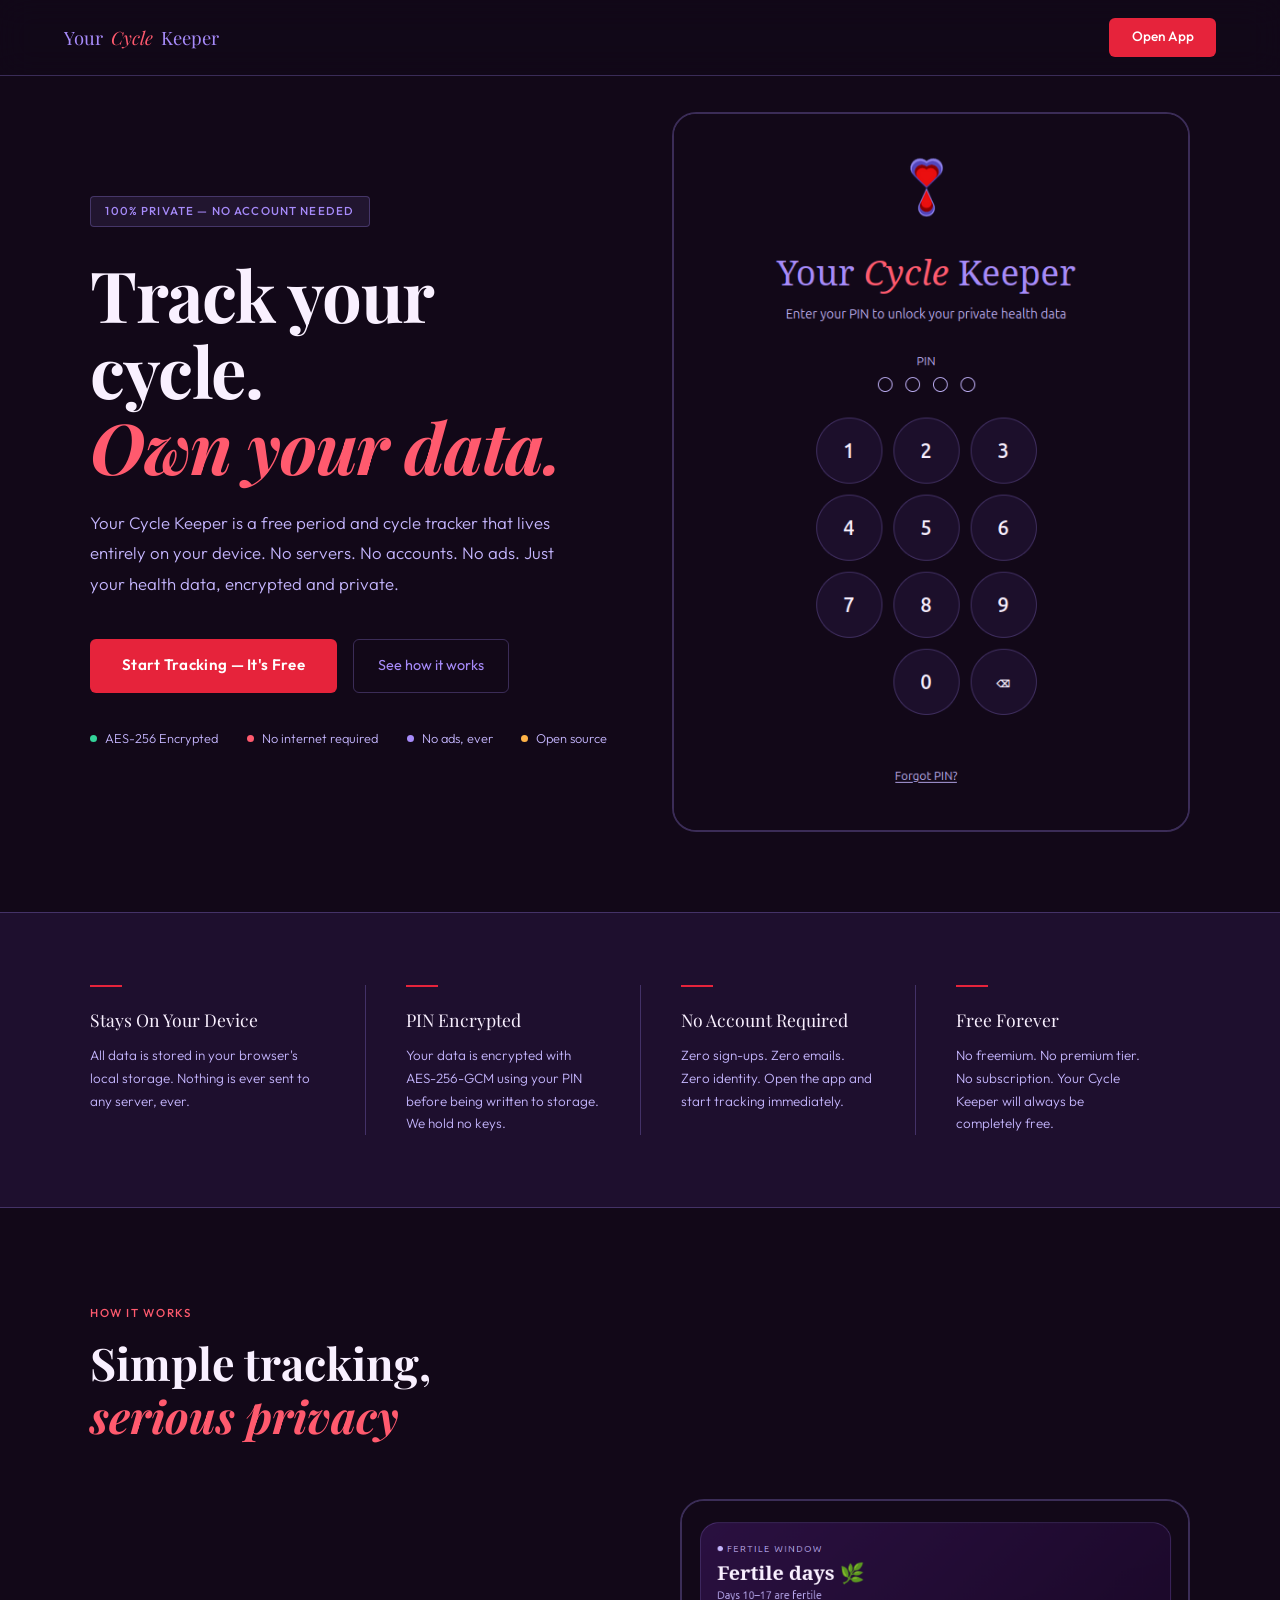
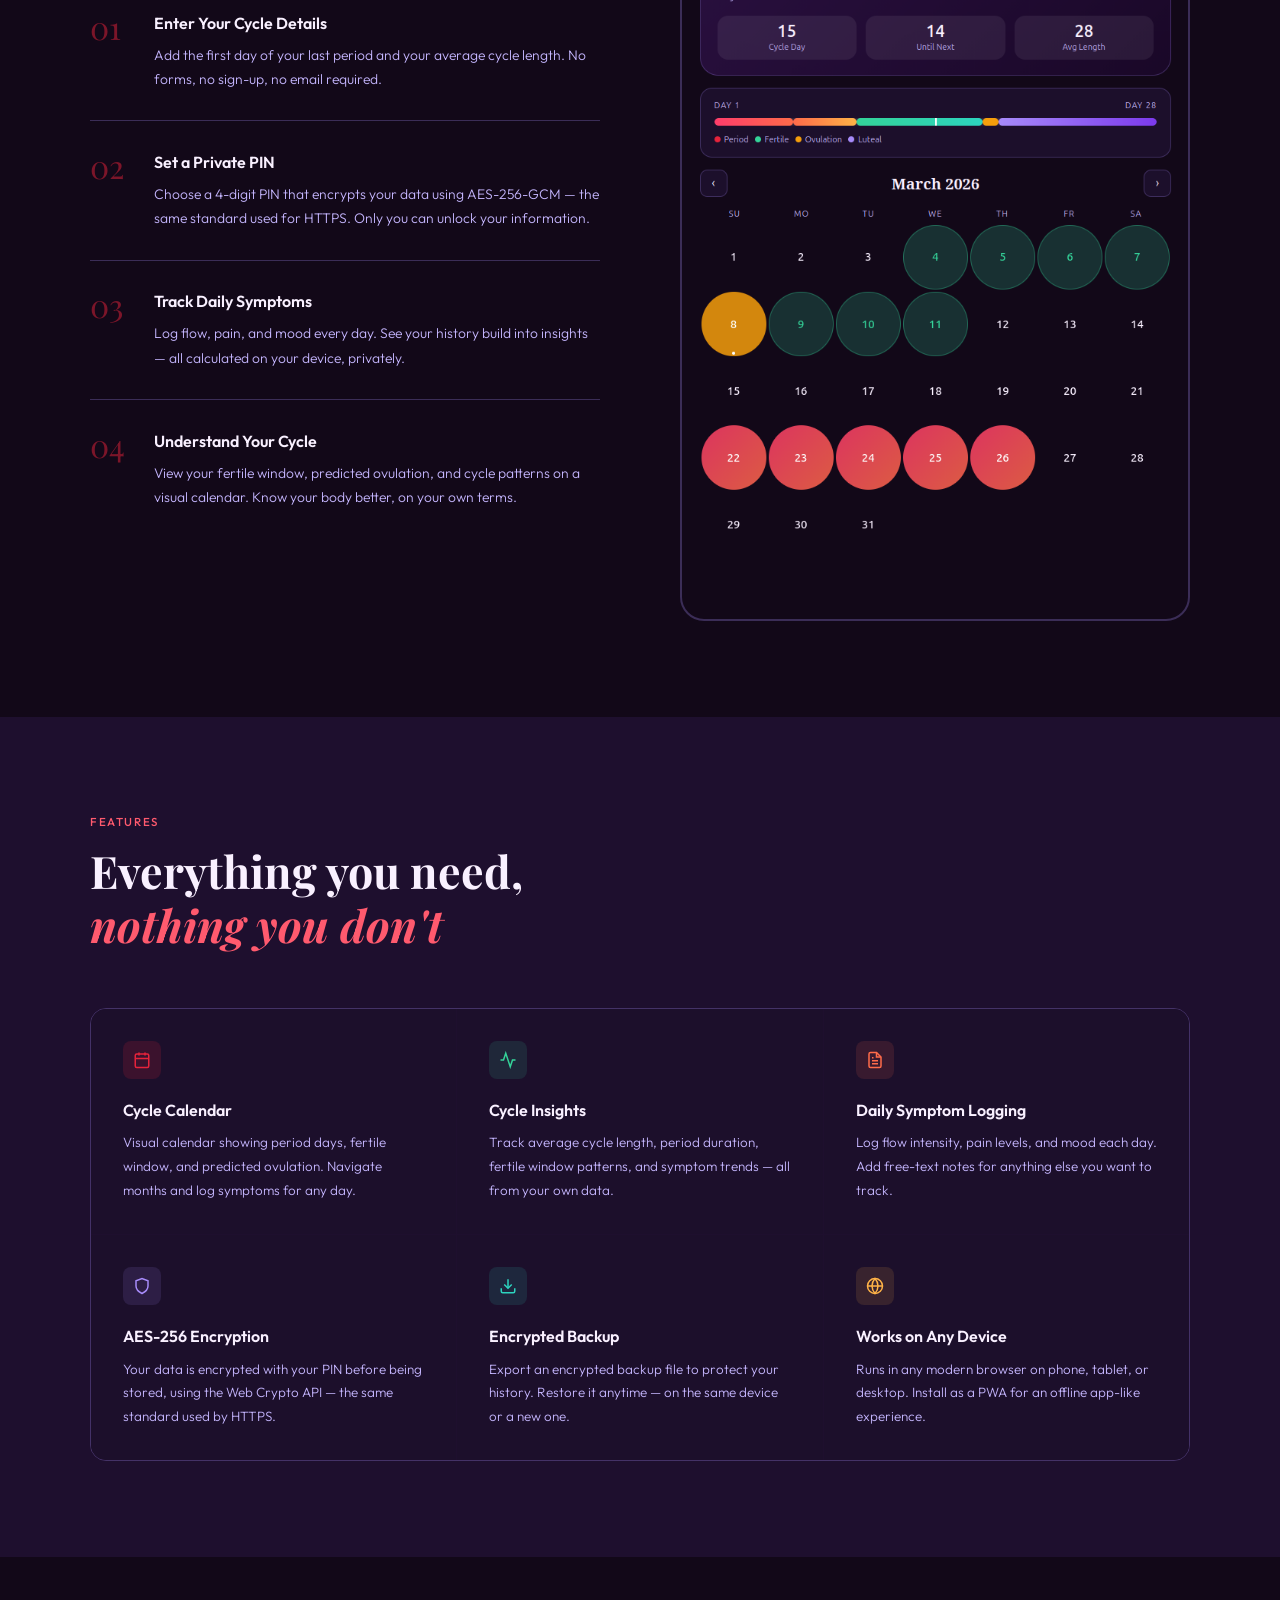
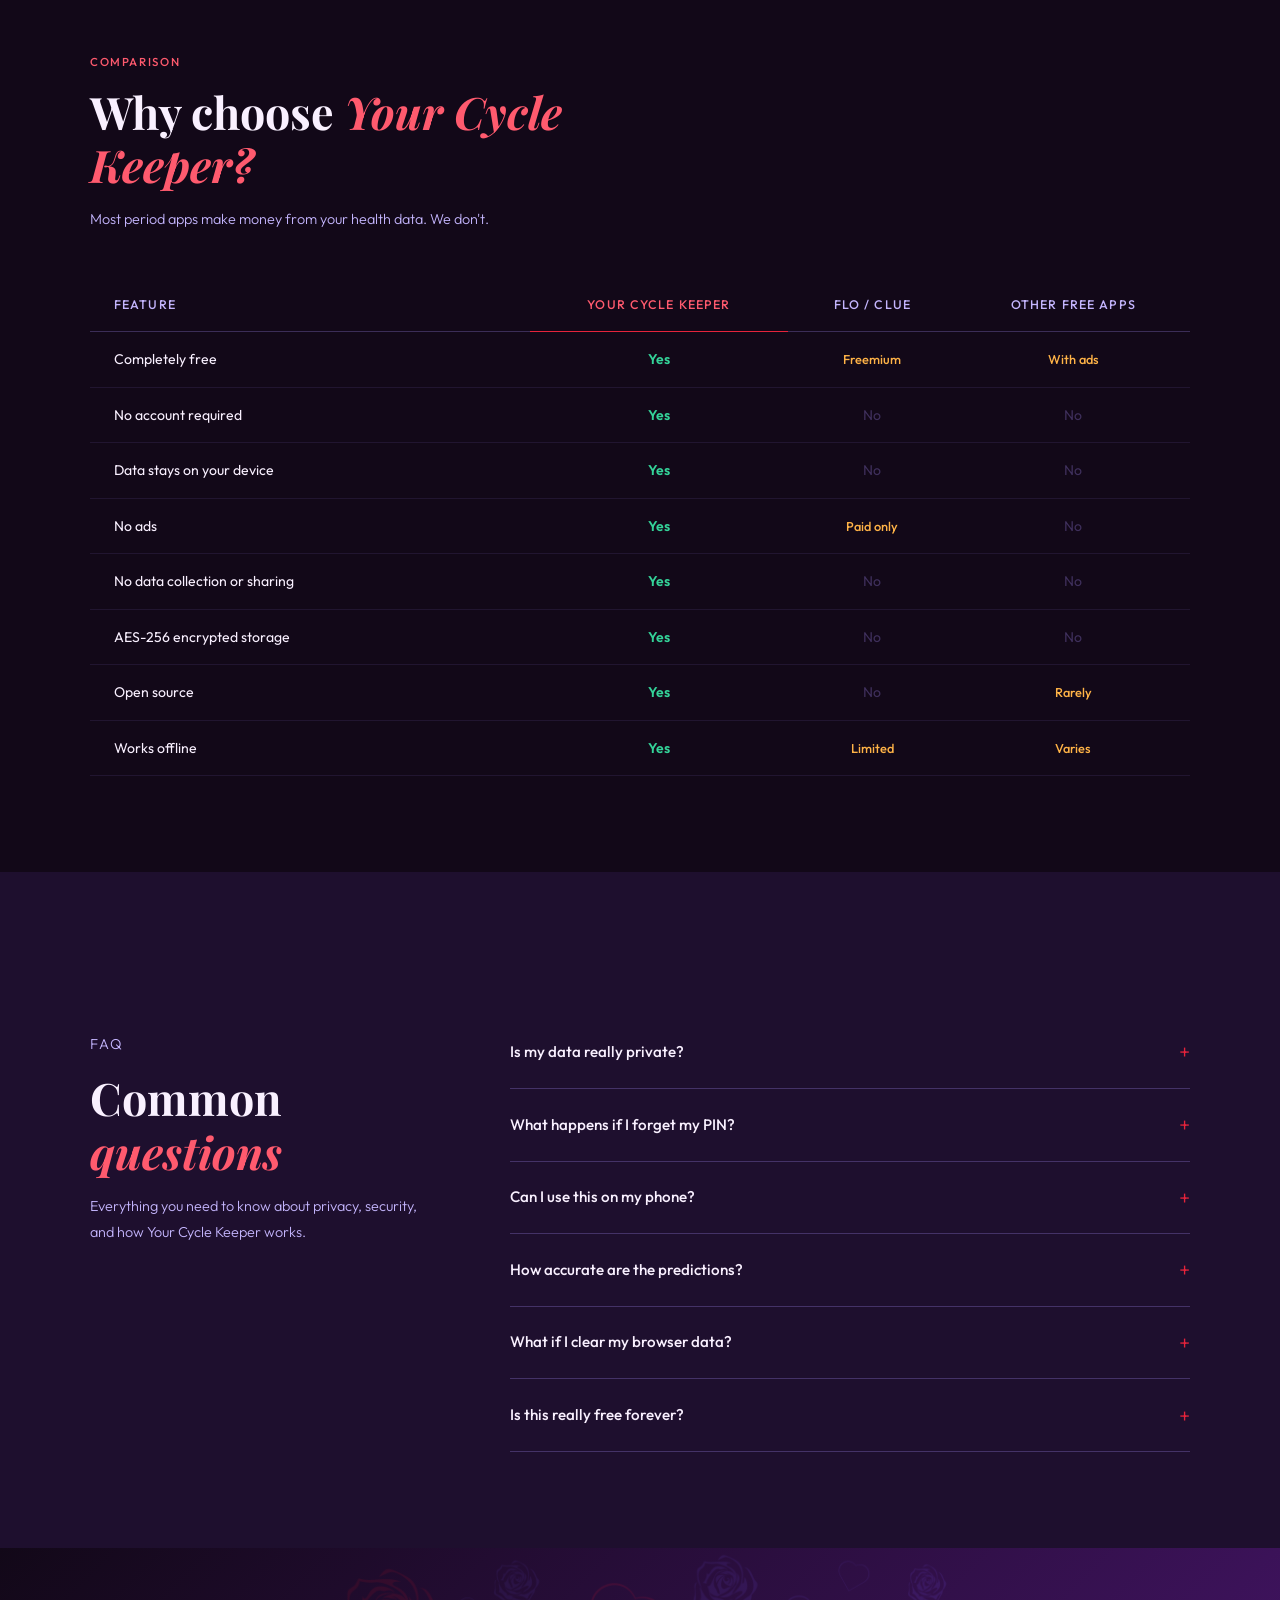
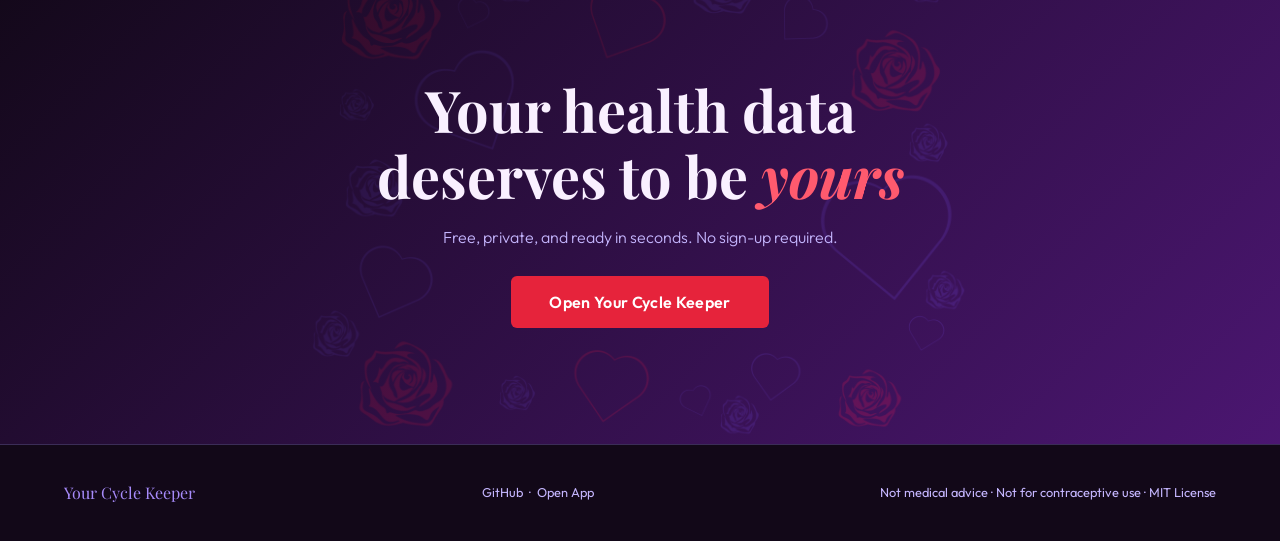
==== commit efc1ec62: "Add manifest.json for period tracker app with app details and icons" ====
--- a/index.html
+++ b/index.html
@@ -1,645 +1,1323 @@
 <!DOCTYPE html>
 <html lang="en">
-<head>
-  <meta charset="UTF-8" />
-  <meta name="viewport" content="width=device-width, initial-scale=1.0" />
-  <title>Your Cycle Keeper — Free Private Period & Cycle Tracker</title>
-  <meta name="description" content="Track your period and cycle privately. No account, no ads, no data collection. AES-256 encrypted, stored only on your device. Free forever." />
-  <meta name="keywords" content="private period tracker, cycle tracker no account, offline period app, secure menstrual tracker, free period tracker, no data collection period app" />
-  <meta property="og:title" content="Your Cycle Keeper — Free & Private Period Tracker" />
-  <meta property="og:description" content="No accounts. No ads. No data collection. Your cycle data stays on your device, always." />
-  <meta property="og:url" content="https://yourcyclekeeper.web.app/" />
-  <meta name="twitter:card" content="summary_large_image" />
-  <link rel="canonical" href="/period-tracker/" />
-
-  <!-- Favicons -->
-  <link rel="icon" type="image/png" sizes="16x16" href="icons/favicon-16x16.png" />
-  <link rel="icon" type="image/png" sizes="32x32" href="icons/favicon-32x32.png" />
-  <link rel="icon" type="image/png" sizes="48x48" href="icons/favicon-48x48.png" />
-  <link rel="icon" type="image/png" sizes="96x96" href="icons/favicon-96x96.png" />
-  <link rel="apple-touch-icon" sizes="180x180" href="icons/favicon-180x180.png" />
-  <meta name="theme-color" content="#120818" />
-
-  <!-- Open Graph -->
-  <meta property="og:type" content="website" />
-  <meta property="og:site_name" content="Your Cycle Keeper" />
-  <meta property="og:image" content="https://yourcyclekeeper.web.app/icons/favicon-512x512.png" />
-
-  <link rel="preconnect" href="https://fonts.googleapis.com" />
-  <link rel="preconnect" href="https://fonts.gstatic.com" crossorigin />
-  <link href="https://fonts.googleapis.com/css2?family=Playfair+Display:ital,wght@0,400;0,700;1,400&family=Outfit:wght@300;400;500;600&display=swap" rel="stylesheet" />
-
-  <style>
-    *, *::before, *::after { box-sizing: border-box; margin: 0; padding: 0; }
-
-    :root {
-      --rose: #e6233b;
-      --rose-light: #ff5a6e;
-      --rose-pale: #ffe8ee;
-      --coral: #ff6b4a;
-      --amber: #ffb347;
-      --lavender: #a78bfa;
-      --deep-purple: #5b1a8a;
-      --teal: #2dd4bf;
-      --fertile-green: #34d399;
-      --ovulation: #f59e0b;
-      --bg: #120818;
-      --bg2: #1e0f2e;
-      --bg3: #2a1538;
-      --card: #1c0f2b;
-      --text: #f9f0ff;
-      --text-muted: #c4b5fd;
-      --border: rgba(167, 139, 250, 0.28);
-    }
-
-    html { scroll-behavior: smooth; }
-
-    body {
-      font-family: 'Outfit', sans-serif;
-      background: var(--bg);
-      color: var(--text);
-      overflow-x: hidden;
-      line-height: 1.6;
-    }
-
-    /* NAV */
-    nav {
-      position: fixed; top: 0; left: 0; right: 0; z-index: 100;
-      display: flex; align-items: center; justify-content: space-between;
-      padding: 1.1rem 5vw;
-      background: rgba(18, 8, 24, 0.75);
-      backdrop-filter: blur(16px);
-      border-bottom: 1px solid var(--border);
-    }
-    .nav-logo-img {
-      width: 28px; height: 28px;
-      object-fit: contain;
-      flex-shrink: 0;
-    }
-    .nav-logo {
-      display: flex; align-items: center; gap: 0.5rem;
-      font-family: 'Playfair Display', serif;
-      font-size: 1.15rem;
-      color: var(--lavender);
-      text-decoration: none;
-    }
-    .nav-logo span { color: var(--rose-light); font-style: italic; }
-    .nav-actions { display: flex; align-items: center; gap: 0.75rem; }
-    .nav-support {
-      color: var(--lavender);
-      text-decoration: none;
-      padding: 0.55rem 1rem;
-      border-radius: 6px;
-      font-size: 0.85rem;
-      font-weight: 500;
-      border: 1px solid var(--border);
-      transition: background 0.2s, border-color 0.2s;
-    }
-    .nav-support:hover { background: rgba(167,139,250,0.1); border-color: var(--lavender); }
-    .nav-cta {
-      background: var(--rose);
-      color: white;
-      text-decoration: none;
-      padding: 0.55rem 1.4rem;
-      border-radius: 6px;
-      font-size: 0.85rem;
-      font-weight: 500;
-      transition: background 0.2s;
-    }
-    .nav-cta:hover { background: var(--rose-light); }
-
-    /* HERO */
-    .hero {
-      min-height: 100vh;
-      display: flex;
-      align-items: center;
-      padding: 7rem 5vw 5rem;
-      position: relative; overflow: hidden;
-    }
-    .hero-left { position: relative; z-index: 1; }
-    .hero-badge {
-      display: inline-block;
-      background: rgba(167,139,250,0.1);
-      border: 1px solid var(--border);
-      color: var(--lavender);
-      font-size: 0.72rem; font-weight: 500;
-      padding: 0.35rem 0.9rem; border-radius: 4px;
-      margin-bottom: 1.8rem;
-      letter-spacing: 0.1em; text-transform: uppercase;
-      animation: fadeUp 0.7s ease both;
-    }
-    .hero h1 {
-      font-family: 'Playfair Display', serif;
-      font-size: clamp(2.8rem, 5.5vw, 5rem);
-      font-weight: 700; line-height: 1.08;
-      color: var(--text); letter-spacing: -0.02em;
-      animation: fadeUp 0.7s ease 0.1s both;
-    }
-    .hero h1 em { font-style: italic; color: var(--rose-light); }
-    .hero-sub {
-      margin-top: 1.5rem;
-      font-size: 1.05rem; color: var(--text-muted);
-      font-weight: 300; max-width: 480px; line-height: 1.8;
-      animation: fadeUp 0.7s ease 0.2s both;
-    }
-    .hero-actions {
-      margin-top: 2.5rem;
-      display: flex; gap: 1rem; flex-wrap: wrap;
-      animation: fadeUp 0.7s ease 0.3s both;
-    }
-    .btn-primary {
-      background: var(--rose); color: white;
-      text-decoration: none; padding: 0.9rem 2rem;
-      border-radius: 6px; font-size: 0.95rem; font-weight: 600;
-      transition: all 0.2s; letter-spacing: 0.02em;
-    }
-    .btn-primary:hover { background: var(--rose-light); }
-    .btn-ghost {
-      color: var(--lavender); text-decoration: none;
-      padding: 0.9rem 1.5rem; border-radius: 6px;
-      font-size: 0.9rem; font-weight: 400;
-      border: 1px solid var(--border); transition: all 0.2s;
-    }
-    .btn-ghost:hover { border-color: var(--lavender); background: rgba(167,139,250,0.08); }
-    .hero-trust {
-      margin-top: 2.2rem;
-      display: flex; gap: 1.8rem; flex-wrap: wrap;
-      animation: fadeUp 0.7s ease 0.4s both;
-    }
-    .hero-trust-item {
-      display: flex; align-items: center; gap: 0.5rem;
-      font-size: 0.8rem; color: var(--text-muted); font-weight: 300;
-    }
-    .trust-dot {
-      width: 7px; height: 7px; border-radius: 50%;
-      background: var(--fertile-green); flex-shrink: 0;
-    }
-    .trust-dot.red { background: var(--rose-light); }
-    .trust-dot.purple { background: var(--lavender); }
-    .trust-dot.amber { background: var(--amber); }
-
-    .hero-right { position: relative; z-index: 1; animation: fadeUp 0.9s ease 0.2s both; }
-    .hero-img-frame {
-      display: block;
-      border-radius: 24px; overflow: hidden;
-      max-height: 720px; position: relative;
-      border: 2px solid var(--border);
-      transition: transform 0.3s ease;
-    }
-    .hero-img-frame:hover { transform: translateY(-4px); }
-    .hero-img-frame img { width: 100%; height: auto; object-fit: contain; display: block; }
-    
-    @keyframes fadeUp {
-      from { opacity: 0; transform: translateY(24px); }
-      to { opacity: 1; transform: translateY(0); }
-    }
-
-    /* SHARED */
-    section { padding: 6rem 5vw; }
-    .section-label {
-      font-size: 0.72rem; letter-spacing: 0.14em;
-      text-transform: uppercase; color: var(--rose-light);
-      font-weight: 500; margin-bottom: 0.8rem;
-    }
-    .section-title {
-      font-family: 'Playfair Display', serif;
-      font-size: clamp(2rem, 3.5vw, 2.8rem);
-      font-weight: 700; color: var(--text);
-      line-height: 1.2; max-width: 600px;
-    }
-    .section-title em { font-style: italic; color: var(--rose-light); }
-    .inner { max-width: 1100px; margin: 0 auto; }
-    .hero-inner {
-      display: grid; grid-template-columns: 1fr 1fr;
-      align-items: center; gap: 4rem;
-    }
-
-    /* PILLARS */
-    .pillars {
-      background: var(--bg2);
-      border-top: 1px solid var(--border);
-      border-bottom: 1px solid var(--border);
-      padding: 4.5rem 5vw;
-    }
-    .pillars-grid {
-      max-width: 1100px; margin: 0 auto;
-      display: grid; grid-template-columns: repeat(4, 1fr);
-    }
-    .pillar { padding: 0 2.5rem; border-left: 1px solid var(--border); }
-    .pillar:first-child { padding-left: 0; border-left: none; }
-    .pillar-line { width: 32px; height: 2px; background: var(--rose); margin-bottom: 1.2rem; }
-    .pillar h3 {
-      font-family: 'Playfair Display', serif;
-      font-size: 1.1rem; font-weight: 400;
-      color: var(--text); margin-bottom: 0.6rem;
-    }
-    .pillar p { font-size: 0.84rem; color: var(--text-muted); line-height: 1.7; font-weight: 300; }
-
-    /* HOW IT WORKS */
-    .how-section { background: var(--bg); }
-    .how-layout {
-      display: grid; grid-template-columns: 1fr 1fr;
-      gap: 5rem; align-items: center; margin-top: 3.5rem;
-    }
-    .how-step {
-      display: flex; gap: 1.5rem;
-      padding: 1.8rem 0; border-bottom: 1px solid var(--border);
-    }
-    .how-step:last-child { border-bottom: none; }
-    .step-num {
-      font-family: 'Playfair Display', serif;
-      font-size: 2rem; font-weight: 400;
-      color: var(--rose); line-height: 1;
-      flex-shrink: 0; width: 2.5rem; opacity: 0.5;
-      transition: opacity 0.2s;
-    }
-    .how-step:hover .step-num { opacity: 1; }
-    .step-content h3 { font-size: 1rem; font-weight: 600; color: var(--text); margin-bottom: 0.4rem; }
-    .step-content p { font-size: 0.87rem; color: var(--text-muted); line-height: 1.75; font-weight: 300; }
-    .how-image { display: block; border-radius: 24px; overflow: hidden; position: relative; border: 2px solid var(--border); transition: transform 0.3s ease; }
-    .how-image.visible:hover { transform: translateY(-4px); }
-    .how-image img { width: 100%; height: auto; object-fit: contain; display: block; }
-
-    /* FEATURES */
-    .features-section { background: var(--bg2); }
-    .features-grid {
-      display: grid; grid-template-columns: repeat(3, 1fr);
-      gap: 1px; margin-top: 3.5rem;
-      border: 1px solid var(--border); border-radius: 16px; overflow: hidden;
-    }
-    .feat-card { background: var(--card); padding: 2rem; transition: background 0.2s; }
-    .feat-card:hover { background: var(--bg3); }
-    .feat-accent {
-      width: 38px; height: 38px; border-radius: 8px;
-      margin-bottom: 1.2rem;
-      display: flex; align-items: center; justify-content: center;
-    }
-    .feat-accent svg { width: 18px; height: 18px; }
-    .feat-card h3 { font-size: 1rem; font-weight: 600; color: var(--text); margin-bottom: 0.5rem; }
-    .feat-card p { font-size: 0.84rem; color: var(--text-muted); line-height: 1.75; font-weight: 300; }
-
-    /* COMPARISON */
-    .comparison-section { background: var(--bg); }
-    .comparison-table { width: 100%; margin-top: 3rem; border-collapse: collapse; }
-    .comparison-table thead th {
-      padding: 1rem 1.5rem; text-align: left;
-      font-size: 0.78rem; font-weight: 500;
-      letter-spacing: 0.09em; text-transform: uppercase;
-      color: var(--text-muted); border-bottom: 1px solid var(--border);
-    }
-    .comparison-table thead th:not(:first-child) { text-align: center; }
-    .comparison-table thead th.col-us { color: var(--rose-light); border-bottom-color: var(--rose); }
-    .comparison-table tbody tr {
-      border-bottom: 1px solid rgba(167,139,250,0.1);
-      transition: background 0.15s;
-    }
-    .comparison-table tbody tr:hover { background: rgba(167,139,250,0.04); }
-    .comparison-table td { padding: 1rem 1.5rem; font-size: 0.88rem; color: var(--text-muted); vertical-align: middle; }
-    .comparison-table td:first-child { color: var(--text); font-weight: 400; }
-    .comparison-table td:not(:first-child) { text-align: center; }
-    .comparison-table td.col-us { color: var(--text); }
-    .check { color: var(--fertile-green); font-size: 0.88rem; font-weight: 600; }
-    .cross { color: rgba(167,139,250,0.3); font-size: 0.88rem; }
-    .partial { color: var(--amber); font-size: 0.8rem; font-weight: 500; }
-
-    /* FAQ */
-    .faq-section { background: var(--bg2); }
-    .faq-layout {
-      display: grid; grid-template-columns: 1fr 2fr;
-      gap: 5rem; align-items: start; margin-top: 3rem;
-    }
-    .faq-left p { margin-top: 1rem; font-size: 0.9rem; color: var(--text-muted); line-height: 1.8; font-weight: 300; }
-    details { border-bottom: 1px solid var(--border); }
-    summary {
-      padding: 1.2rem 0; font-size: 0.95rem; font-weight: 500;
-      color: var(--text); cursor: pointer; list-style: none;
-      display: flex; justify-content: space-between; align-items: center;
-      gap: 1rem; transition: color 0.2s;
-    }
-    summary:hover { color: var(--rose-light); }
-    summary::after { content: '+'; font-size: 1.3rem; font-weight: 300; color: var(--rose); flex-shrink: 0; transition: transform 0.2s; }
-    details[open] summary::after { transform: rotate(45deg); }
-    details p { padding-bottom: 1.2rem; font-size: 0.88rem; color: var(--text-muted); line-height: 1.8; font-weight: 300; }
-
-    /* CTA */
-    .cta-section { position: relative; overflow: hidden; text-align: center; padding: 8rem 5vw; }
-    .cta-section img.cta-bg {
-      position: absolute; inset: 0; width: 100%; height: 100%;
-      object-fit: cover; object-position: center; z-index: 0;
-    }
-    .cta-overlay {
-      position: absolute; inset: 0; z-index: 1;
-      background: linear-gradient(135deg, rgba(18,8,24,0.94) 0%, rgba(91,26,138,0.78) 100%);
-    }
-    .cta-inner { position: relative; z-index: 2; }
-    .cta-section h2 {
-      font-family: 'Playfair Display', serif;
-      font-size: clamp(2.2rem, 4.5vw, 3.8rem);
-      font-weight: 700; color: var(--text); line-height: 1.15;
-      max-width: 600px; margin: 0 auto 1rem;
-    }
-    .cta-section h2 em { font-style: italic; color: var(--rose-light); }
-    .cta-section p { color: var(--text-muted); font-size: 1rem; margin-bottom: 2.5rem; font-weight: 300; }
-
-    /* FOOTER */
-    footer {
-      background: var(--bg); border-top: 1px solid var(--border);
-      color: var(--text-muted); padding: 2.2rem 5vw;
-      display: flex; justify-content: space-between; align-items: center;
-      font-size: 0.8rem; flex-wrap: wrap; gap: 1rem;
-    }
-    footer a { color: var(--text-muted); text-decoration: none; transition: color 0.2s; }
-    footer a:hover { color: var(--lavender); }
-    .footer-logo { font-family: 'Playfair Display', serif; font-size: 1rem; color: var(--lavender); }
-
-    /* SCROLL REVEAL */
-    .reveal { opacity: 0; transform: translateY(20px); transition: opacity 0.65s ease, transform 0.65s ease; }
-    .reveal.visible { opacity: 1; transform: translateY(0); }
-
-    /* RESPONSIVE */
-    @media (max-width: 900px) {
-      .hero-inner { grid-template-columns: 1fr; }
-      .hero-right { display: none; }
-      .how-layout { grid-template-columns: 1fr; }
-      .how-image { display: none; }
-      .features-grid { grid-template-columns: 1fr 1fr; }
-      .pillars-grid { grid-template-columns: 1fr 1fr; }
-      .pillar { padding: 1.5rem; border-left: none; border-top: 1px solid var(--border); }
-      .pillar:first-child { border-top: none; }
-      .faq-layout { grid-template-columns: 1fr; gap: 2rem; }
-      .comparison-table thead th:last-child,
-      .comparison-table td:last-child { display: none; }
-    }
-    @media (max-width: 600px) {
-      .features-grid { grid-template-columns: 1fr; }
-      .pillars-grid { grid-template-columns: 1fr; }
-
-    }
-  </style>
-</head>
-<body>
-
-  <nav>
-    <a href="#" class="nav-logo">Your <span>Cycle</span> Keeper</a>
-    <div class="nav-actions">
-      <a href="https://paypal.me/pythonime" target="_blank" rel="noopener" class="nav-support">Support</a>
-      <a href="/period-tracker/" target="_blank" class="nav-cta">Open App</a>
-    </div>
-  </nav>
-
-  <!-- HERO -->
-  <section class="hero">
-    <div class="inner hero-inner">
-      <div class="hero-left">
-        <div class="hero-badge">100% Private — No Account Needed</div>
-      <h1>Track your cycle.<br><em>Own your data.</em></h1>
-      <p class="hero-sub">
-        Your Cycle Keeper is a free period and cycle tracker that lives entirely on your device.
-        No servers. No accounts. No ads. Just your health data, encrypted and private.
-      </p>
-      <div class="hero-actions">
-        <a href="/period-tracker/" target="_blank" class="btn-primary">Start Tracking — It's Free</a>
-        <a href="#how-it-works" class="btn-ghost">See how it works</a>
+  <head>
+    <meta charset="UTF-8" />
+    <meta name="viewport" content="width=device-width, initial-scale=1.0" />
+    <title>Your Cycle Keeper — Free Private Period & Cycle Tracker</title>
+    <meta
+      name="description"
+      content="Track your period and cycle privately. No account, no ads, no data collection. AES-256 encrypted, stored only on your device. Free forever."
+    />
+    <meta
+      name="keywords"
+      content="private period tracker, cycle tracker no account, offline period app, secure menstrual tracker, free period tracker, no data collection period app"
+    />
+    <meta
+      property="og:title"
+      content="Your Cycle Keeper — Free & Private Period Tracker"
+    />
+    <meta
+      property="og:description"
+      content="No accounts. No ads. No data collection. Your cycle data stays on your device, always."
+    />
+    <meta property="og:url" content="https://yourcyclekeeper.web.app/" />
+    <meta name="twitter:card" content="summary_large_image" />
+    <link rel="canonical" href="/period-tracker/" />
+
+    <!-- Favicons -->
+    <link
+      rel="icon"
+      type="image/png"
+      sizes="16x16"
+      href="icons/favicon-16x16.png"
+    />
+    <link
+      rel="icon"
+      type="image/png"
+      sizes="32x32"
+      href="icons/favicon-32x32.png"
+    />
+    <link
+      rel="icon"
+      type="image/png"
+      sizes="48x48"
+      href="icons/favicon-48x48.png"
+    />
+    <link
+      rel="icon"
+      type="image/png"
+      sizes="96x96"
+      href="icons/favicon-96x96.png"
+    />
+    <link
+      rel="apple-touch-icon"
+      sizes="180x180"
+      href="icons/favicon-180x180.png"
+    />
+    <meta name="theme-color" content="#120818" />
+
+    <!-- Open Graph -->
+    <meta property="og:type" content="website" />
+    <meta property="og:site_name" content="Your Cycle Keeper" />
+    <meta
+      property="og:image"
+      content="https://yourcyclekeeper.web.app/icons/favicon-512x512.png"
+    />
+
+    <link rel="preconnect" href="https://fonts.googleapis.com" />
+    <link rel="preconnect" href="https://fonts.gstatic.com" crossorigin />
+    <link
+      href="https://fonts.googleapis.com/css2?family=Playfair+Display:ital,wght@0,400;0,700;1,400&family=Outfit:wght@300;400;500;600&display=swap"
+      rel="stylesheet"
+    />
+
+    <style>
+      *,
+      *::before,
+      *::after {
+        box-sizing: border-box;
+        margin: 0;
+        padding: 0;
+      }
+
+      :root {
+        --rose: #e6233b;
+        --rose-light: #ff5a6e;
+        --rose-pale: #ffe8ee;
+        --coral: #ff6b4a;
+        --amber: #ffb347;
+        --lavender: #a78bfa;
+        --deep-purple: #5b1a8a;
+        --teal: #2dd4bf;
+        --fertile-green: #34d399;
+        --ovulation: #f59e0b;
+        --bg: #120818;
+        --bg2: #1e0f2e;
+        --bg3: #2a1538;
+        --card: #1c0f2b;
+        --text: #f9f0ff;
+        --text-muted: #c4b5fd;
+        --border: rgba(167, 139, 250, 0.28);
+      }
+
+      html {
+        scroll-behavior: smooth;
+      }
+
+      body {
+        font-family: "Outfit", sans-serif;
+        background: var(--bg);
+        color: var(--text);
+        overflow-x: hidden;
+        line-height: 1.6;
+      }
+
+      /* NAV */
+      nav {
+        position: fixed;
+        top: 0;
+        left: 0;
+        right: 0;
+        z-index: 100;
+        display: flex;
+        align-items: center;
+        justify-content: space-between;
+        padding: 1.1rem 5vw;
+        background: rgba(18, 8, 24, 0.75);
+        backdrop-filter: blur(16px);
+        border-bottom: 1px solid var(--border);
+      }
+      .nav-logo-img {
+        width: 28px;
+        height: 28px;
+        object-fit: contain;
+        flex-shrink: 0;
+      }
+      .nav-logo {
+        display: flex;
+        align-items: center;
+        gap: 0.5rem;
+        font-family: "Playfair Display", serif;
+        font-size: 1.15rem;
+        color: var(--lavender);
+        text-decoration: none;
+      }
+      .nav-logo span {
+        color: var(--rose-light);
+        font-style: italic;
+      }
+      .nav-actions {
+        display: flex;
+        align-items: center;
+        gap: 0.75rem;
+      }
+      .nav-support {
+        color: var(--lavender);
+        text-decoration: none;
+        padding: 0.55rem 1rem;
+        border-radius: 6px;
+        font-size: 0.85rem;
+        font-weight: 500;
+        border: 1px solid var(--border);
+        transition: background 0.2s, border-color 0.2s;
+      }
+      .nav-support:hover {
+        background: rgba(167, 139, 250, 0.1);
+        border-color: var(--lavender);
+      }
+      .nav-cta {
+        background: var(--rose);
+        color: white;
+        text-decoration: none;
+        padding: 0.55rem 1.4rem;
+        border-radius: 6px;
+        font-size: 0.85rem;
+        font-weight: 500;
+        transition: background 0.2s;
+      }
+      .nav-cta:hover {
+        background: var(--rose-light);
+      }
+
+      /* HERO */
+      .hero {
+        min-height: 100vh;
+        display: flex;
+        align-items: center;
+        padding: 7rem 5vw 5rem;
+        position: relative;
+        overflow: hidden;
+      }
+      .hero-left {
+        position: relative;
+        z-index: 1;
+      }
+      .hero-badge {
+        display: inline-block;
+        background: rgba(167, 139, 250, 0.1);
+        border: 1px solid var(--border);
+        color: var(--lavender);
+        font-size: 0.72rem;
+        font-weight: 500;
+        padding: 0.35rem 0.9rem;
+        border-radius: 4px;
+        margin-bottom: 1.8rem;
+        letter-spacing: 0.1em;
+        text-transform: uppercase;
+        animation: fadeUp 0.7s ease both;
+      }
+      .hero h1 {
+        font-family: "Playfair Display", serif;
+        font-size: clamp(2.8rem, 5.5vw, 5rem);
+        font-weight: 700;
+        line-height: 1.08;
+        color: var(--text);
+        letter-spacing: -0.02em;
+        animation: fadeUp 0.7s ease 0.1s both;
+      }
+      .hero h1 em {
+        font-style: italic;
+        color: var(--rose-light);
+      }
+      .hero-sub {
+        margin-top: 1.5rem;
+        font-size: 1.05rem;
+        color: var(--text-muted);
+        font-weight: 300;
+        max-width: 480px;
+        line-height: 1.8;
+        animation: fadeUp 0.7s ease 0.2s both;
+      }
+      .hero-actions {
+        margin-top: 2.5rem;
+        display: flex;
+        gap: 1rem;
+        flex-wrap: wrap;
+        animation: fadeUp 0.7s ease 0.3s both;
+      }
+      .btn-primary {
+        background: var(--rose);
+        color: white;
+        text-decoration: none;
+        padding: 0.9rem 2rem;
+        border-radius: 6px;
+        font-size: 0.95rem;
+        font-weight: 600;
+        transition: all 0.2s;
+        letter-spacing: 0.02em;
+      }
+      .btn-primary:hover {
+        background: var(--rose-light);
+      }
+      .btn-ghost {
+        color: var(--lavender);
+        text-decoration: none;
+        padding: 0.9rem 1.5rem;
+        border-radius: 6px;
+        font-size: 0.9rem;
+        font-weight: 400;
+        border: 1px solid var(--border);
+        transition: all 0.2s;
+      }
+      .btn-ghost:hover {
+        border-color: var(--lavender);
+        background: rgba(167, 139, 250, 0.08);
+      }
+      .hero-trust {
+        margin-top: 2.2rem;
+        display: flex;
+        gap: 1.8rem;
+        flex-wrap: wrap;
+        animation: fadeUp 0.7s ease 0.4s both;
+      }
+      .hero-trust-item {
+        display: flex;
+        align-items: center;
+        gap: 0.5rem;
+        font-size: 0.8rem;
+        color: var(--text-muted);
+        font-weight: 300;
+      }
+      .trust-dot {
+        width: 7px;
+        height: 7px;
+        border-radius: 50%;
+        background: var(--fertile-green);
+        flex-shrink: 0;
+      }
+      .trust-dot.red {
+        background: var(--rose-light);
+      }
+      .trust-dot.purple {
+        background: var(--lavender);
+      }
+      .trust-dot.amber {
+        background: var(--amber);
+      }
+
+      .hero-right {
+        position: relative;
+        z-index: 1;
+        animation: fadeUp 0.9s ease 0.2s both;
+      }
+      .hero-img-frame {
+        display: block;
+        border-radius: 24px;
+        overflow: hidden;
+        max-height: 720px;
+        position: relative;
+        border: 2px solid var(--border);
+        transition: transform 0.3s ease;
+      }
+      .hero-img-frame:hover {
+        transform: translateY(-4px);
+      }
+      .hero-img-frame img {
+        width: 100%;
+        height: auto;
+        object-fit: contain;
+        display: block;
+      }
+
+      @keyframes fadeUp {
+        from {
+          opacity: 0;
+          transform: translateY(24px);
+        }
+        to {
+          opacity: 1;
+          transform: translateY(0);
+        }
+      }
+
+      /* SHARED */
+      section {
+        padding: 6rem 5vw;
+      }
+      .section-label {
+        font-size: 0.72rem;
+        letter-spacing: 0.14em;
+        text-transform: uppercase;
+        color: var(--rose-light);
+        font-weight: 500;
+        margin-bottom: 0.8rem;
+      }
+      .section-title {
+        font-family: "Playfair Display", serif;
+        font-size: clamp(2rem, 3.5vw, 2.8rem);
+        font-weight: 700;
+        color: var(--text);
+        line-height: 1.2;
+        max-width: 600px;
+      }
+      .section-title em {
+        font-style: italic;
+        color: var(--rose-light);
+      }
+      .inner {
+        max-width: 1100px;
+        margin: 0 auto;
+      }
+      .hero-inner {
+        display: grid;
+        grid-template-columns: 1fr 1fr;
+        align-items: center;
+        gap: 4rem;
+      }
+
+      /* PILLARS */
+      .pillars {
+        background: var(--bg2);
+        border-top: 1px solid var(--border);
+        border-bottom: 1px solid var(--border);
+        padding: 4.5rem 5vw;
+      }
+      .pillars-grid {
+        max-width: 1100px;
+        margin: 0 auto;
+        display: grid;
+        grid-template-columns: repeat(4, 1fr);
+      }
+      .pillar {
+        padding: 0 2.5rem;
+        border-left: 1px solid var(--border);
+      }
+      .pillar:first-child {
+        padding-left: 0;
+        border-left: none;
+      }
+      .pillar-line {
+        width: 32px;
+        height: 2px;
+        background: var(--rose);
+        margin-bottom: 1.2rem;
+      }
+      .pillar h3 {
+        font-family: "Playfair Display", serif;
+        font-size: 1.1rem;
+        font-weight: 400;
+        color: var(--text);
+        margin-bottom: 0.6rem;
+      }
+      .pillar p {
+        font-size: 0.84rem;
+        color: var(--text-muted);
+        line-height: 1.7;
+        font-weight: 300;
+      }
+
+      /* HOW IT WORKS */
+      .how-section {
+        background: var(--bg);
+      }
+      .how-layout {
+        display: grid;
+        grid-template-columns: 1fr 1fr;
+        gap: 5rem;
+        align-items: center;
+        margin-top: 3.5rem;
+      }
+      .how-step {
+        display: flex;
+        gap: 1.5rem;
+        padding: 1.8rem 0;
+        border-bottom: 1px solid var(--border);
+      }
+      .how-step:last-child {
+        border-bottom: none;
+      }
+      .step-num {
+        font-family: "Playfair Display", serif;
+        font-size: 2rem;
+        font-weight: 400;
+        color: var(--rose);
+        line-height: 1;
+        flex-shrink: 0;
+        width: 2.5rem;
+        opacity: 0.5;
+        transition: opacity 0.2s;
+      }
+      .how-step:hover .step-num {
+        opacity: 1;
+      }
+      .step-content h3 {
+        font-size: 1rem;
+        font-weight: 600;
+        color: var(--text);
+        margin-bottom: 0.4rem;
+      }
+      .step-content p {
+        font-size: 0.87rem;
+        color: var(--text-muted);
+        line-height: 1.75;
+        font-weight: 300;
+      }
+      .how-image {
+        display: block;
+        border-radius: 24px;
+        overflow: hidden;
+        position: relative;
+        border: 2px solid var(--border);
+        transition: transform 0.3s ease;
+      }
+      .how-image.visible:hover {
+        transform: translateY(-4px);
+      }
+      .how-image img {
+        width: 100%;
+        height: auto;
+        object-fit: contain;
+        display: block;
+      }
+
+      /* FEATURES */
+      .features-section {
+        background: var(--bg2);
+      }
+      .features-grid {
+        display: grid;
+        grid-template-columns: repeat(3, 1fr);
+        gap: 1px;
+        margin-top: 3.5rem;
+        border: 1px solid var(--border);
+        border-radius: 16px;
+        overflow: hidden;
+      }
+      .feat-card {
+        background: var(--card);
+        padding: 2rem;
+        transition: background 0.2s;
+      }
+      .feat-card:hover {
+        background: var(--bg3);
+      }
+      .feat-accent {
+        width: 38px;
+        height: 38px;
+        border-radius: 8px;
+        margin-bottom: 1.2rem;
+        display: flex;
+        align-items: center;
+        justify-content: center;
+      }
+      .feat-accent svg {
+        width: 18px;
+        height: 18px;
+      }
+      .feat-card h3 {
+        font-size: 1rem;
+        font-weight: 600;
+        color: var(--text);
+        margin-bottom: 0.5rem;
+      }
+      .feat-card p {
+        font-size: 0.84rem;
+        color: var(--text-muted);
+        line-height: 1.75;
+        font-weight: 300;
+      }
+
+      /* COMPARISON */
+      .comparison-section {
+        background: var(--bg);
+      }
+      .comparison-table {
+        width: 100%;
+        margin-top: 3rem;
+        border-collapse: collapse;
+      }
+      .comparison-table thead th {
+        padding: 1rem 1.5rem;
+        text-align: left;
+        font-size: 0.78rem;
+        font-weight: 500;
+        letter-spacing: 0.09em;
+        text-transform: uppercase;
+        color: var(--text-muted);
+        border-bottom: 1px solid var(--border);
+      }
+      .comparison-table thead th:not(:first-child) {
+        text-align: center;
+      }
+      .comparison-table thead th.col-us {
+        color: var(--rose-light);
+        border-bottom-color: var(--rose);
+      }
+      .comparison-table tbody tr {
+        border-bottom: 1px solid rgba(167, 139, 250, 0.1);
+        transition: background 0.15s;
+      }
+      .comparison-table tbody tr:hover {
+        background: rgba(167, 139, 250, 0.04);
+      }
+      .comparison-table td {
+        padding: 1rem 1.5rem;
+        font-size: 0.88rem;
+        color: var(--text-muted);
+        vertical-align: middle;
+      }
+      .comparison-table td:first-child {
+        color: var(--text);
+        font-weight: 400;
+      }
+      .comparison-table td:not(:first-child) {
+        text-align: center;
+      }
+      .comparison-table td.col-us {
+        color: var(--text);
+      }
+      .check {
+        color: var(--fertile-green);
+        font-size: 0.88rem;
+        font-weight: 600;
+      }
+      .cross {
+        color: rgba(167, 139, 250, 0.3);
+        font-size: 0.88rem;
+      }
+      .partial {
+        color: var(--amber);
+        font-size: 0.8rem;
+        font-weight: 500;
+      }
+
+      /* FAQ */
+      .faq-section {
+        background: var(--bg2);
+      }
+      .faq-layout {
+        display: grid;
+        grid-template-columns: 1fr 2fr;
+        gap: 5rem;
+        align-items: start;
+        margin-top: 3rem;
+      }
+      .faq-left p {
+        margin-top: 1rem;
+        font-size: 0.9rem;
+        color: var(--text-muted);
+        line-height: 1.8;
+        font-weight: 300;
+      }
+      details {
+        border-bottom: 1px solid var(--border);
+      }
+      summary {
+        padding: 1.2rem 0;
+        font-size: 0.95rem;
+        font-weight: 500;
+        color: var(--text);
+        cursor: pointer;
+        list-style: none;
+        display: flex;
+        justify-content: space-between;
+        align-items: center;
+        gap: 1rem;
+        transition: color 0.2s;
+      }
+      summary:hover {
+        color: var(--rose-light);
+      }
+      summary::after {
+        content: "+";
+        font-size: 1.3rem;
+        font-weight: 300;
+        color: var(--rose);
+        flex-shrink: 0;
+        transition: transform 0.2s;
+      }
+      details[open] summary::after {
+        transform: rotate(45deg);
+      }
+      details p {
+        padding-bottom: 1.2rem;
+        font-size: 0.88rem;
+        color: var(--text-muted);
+        line-height: 1.8;
+        font-weight: 300;
+      }
+
+      /* CTA */
+      .cta-section {
+        position: relative;
+        overflow: hidden;
+        text-align: center;
+        padding: 8rem 5vw;
+      }
+      .cta-section img.cta-bg {
+        position: absolute;
+        inset: 0;
+        width: 100%;
+        height: 100%;
+        object-fit: contain;
+        object-position: center;
+        z-index: 0;
+        background: var(--bg);
+      }
+      .cta-overlay {
+        position: absolute;
+        inset: 0;
+        z-index: 1;
+        background: linear-gradient(
+          135deg,
+          rgba(18, 8, 24, 0.94) 0%,
+          rgba(91, 26, 138, 0.78) 100%
+        );
+      }
+      .cta-inner {
+        position: relative;
+        z-index: 2;
+      }
+      .cta-section h2 {
+        font-family: "Playfair Display", serif;
+        font-size: clamp(2.2rem, 4.5vw, 3.8rem);
+        font-weight: 700;
+        color: var(--text);
+        line-height: 1.15;
+        max-width: 600px;
+        margin: 0 auto 1rem;
+      }
+      .cta-section h2 em {
+        font-style: italic;
+        color: var(--rose-light);
+      }
+      .cta-section p {
+        color: var(--text-muted);
+        font-size: 1rem;
+        margin-bottom: 2.5rem;
+        font-weight: 300;
+      }
+
+      /* FOOTER */
+      footer {
+        background: var(--bg);
+        border-top: 1px solid var(--border);
+        color: var(--text-muted);
+        padding: 2.2rem 5vw;
+        display: flex;
+        justify-content: space-between;
+        align-items: center;
+        font-size: 0.8rem;
+        flex-wrap: wrap;
+        gap: 1rem;
+      }
+      footer a {
+        color: var(--text-muted);
+        text-decoration: none;
+        transition: color 0.2s;
+      }
+      footer a:hover {
+        color: var(--lavender);
+      }
+      .footer-logo {
+        font-family: "Playfair Display", serif;
+        font-size: 1rem;
+        color: var(--lavender);
+      }
+
+      /* SCROLL REVEAL */
+      .reveal {
+        opacity: 0;
+        transform: translateY(20px);
+        transition: opacity 0.65s ease, transform 0.65s ease;
+      }
+      .reveal.visible {
+        opacity: 1;
+        transform: translateY(0);
+      }
+
+      /* RESPONSIVE */
+      @media (max-width: 900px) {
+        .hero-inner {
+          grid-template-columns: 1fr;
+        }
+        .hero-right {
+          display: none;
+        }
+        .how-layout {
+          grid-template-columns: 1fr;
+        }
+        .how-image {
+          display: none;
+        }
+        .features-grid {
+          grid-template-columns: 1fr 1fr;
+        }
+        .pillars-grid {
+          grid-template-columns: 1fr 1fr;
+        }
+        .pillar,
+        .pillar:first-child {
+          padding: 1.5rem;
+          border-left: none;
+          border-top: 1px solid var(--border);
+        }
+        .pillar:nth-child(-n + 2) {
+          border-top: none;
+        }
+        .faq-layout {
+          grid-template-columns: 1fr;
+          gap: 2rem;
+        }
+        .comparison-table thead th:last-child,
+        .comparison-table td:last-child {
+          display: none;
+        }
+      }
+      @media (max-width: 600px) {
+        .nav-logo {
+          font-size: 1rem;
+        }
+        .nav-actions {
+          gap: 0.5rem;
+        }
+        .nav-support {
+          padding: 0.45rem 0.7rem;
+          font-size: 0.75rem;
+        }
+        .nav-cta {
+          padding: 0.45rem 0.9rem;
+          font-size: 0.75rem;
+        }
+        .features-grid {
+          grid-template-columns: 1fr;
+        }
+        .pillars-grid {
+          grid-template-columns: 1fr;
+        }
+        .pillar,
+        .pillar:first-child {
+          padding: 1.5rem;
+        }
+        footer {
+          flex-direction: column;
+          text-align: center;
+          align-items: center;
+        }
+      }
+    </style>
+  </head>
+  <body>
+    <nav>
+      <a href="#" class="nav-logo">Your <span>Cycle</span> Keeper</a>
+      <div class="nav-actions">
+        <a href="/period-tracker/" target="_blank" class="nav-cta">Open App</a>
       </div>
-      <div class="hero-trust">
-        <div class="hero-trust-item"><div class="trust-dot"></div>AES-256 Encrypted</div>
-        <div class="hero-trust-item"><div class="trust-dot red"></div>No internet required</div>
-        <div class="hero-trust-item"><div class="trust-dot purple"></div>No ads, ever</div>
-        <div class="hero-trust-item"><div class="trust-dot amber"></div>Open source</div>
-      </div>
-    </div>
-    <div class="hero-right">
-      <a href="/period-tracker/" target="_blank" class="hero-img-frame">
-        <img src="icons/yourcyclekeeper_pinscreen.svg" alt="Your Cycle Keeper app PIN screen" loading="lazy" />
-      </a>
-    </div>
-  </div>
-  </section>
-
-  <!-- PILLARS -->
-  <div class="pillars">
-    <div class="pillars-grid">
-      <div class="pillar reveal">
-        <div class="pillar-line"></div>
-        <h3>Stays On Your Device</h3>
-        <p>All data is stored in your browser's local storage. Nothing is ever sent to any server, ever.</p>
-      </div>
-      <div class="pillar reveal">
-        <div class="pillar-line"></div>
-        <h3>PIN Encrypted</h3>
-        <p>Your data is encrypted with AES-256-GCM using your PIN before being written to storage. We hold no keys.</p>
-      </div>
-      <div class="pillar reveal">
-        <div class="pillar-line"></div>
-        <h3>No Account Required</h3>
-        <p>Zero sign-ups. Zero emails. Zero identity. Open the app and start tracking immediately.</p>
-      </div>
-      <div class="pillar reveal">
-        <div class="pillar-line"></div>
-        <h3>Free Forever</h3>
-        <p>No freemium. No premium tier. No subscription. Your Cycle Keeper will always be completely free.</p>
-      </div>
-    </div>
-  </div>
-
-  <!-- HOW IT WORKS -->
-  <section class="how-section" id="how-it-works">
-    <div class="inner">
-      <p class="section-label reveal">How it works</p>
-      <h2 class="section-title reveal">Simple tracking,<br><em>serious privacy</em></h2>
-      <div class="how-layout">
-        <div class="how-steps">
-          <div class="how-step reveal">
-            <div class="step-num">01</div>
-            <div class="step-content">
-              <h3>Enter Your Cycle Details</h3>
-              <p>Add the first day of your last period and your average cycle length. No forms, no sign-up, no email required.</p>
+    </nav>
+
+    <!-- HERO -->
+    <section class="hero">
+      <div class="inner hero-inner">
+        <div class="hero-left">
+          <div class="hero-badge">100% Private — No Account Needed</div>
+          <h1>Track your cycle.<br /><em>Own your data.</em></h1>
+          <p class="hero-sub">
+            Your Cycle Keeper is a free period and cycle tracker that lives
+            entirely on your device. No servers. No accounts. No ads. Just your
+            health data, encrypted and private.
+          </p>
+          <div class="hero-actions">
+            <a href="/period-tracker/" target="_blank" class="btn-primary"
+              >Start Tracking — It's Free</a
+            >
+            <a href="#how-it-works" class="btn-ghost">See how it works</a>
+          </div>
+          <div class="hero-trust">
+            <div class="hero-trust-item">
+              <div class="trust-dot"></div>
+              AES-256 Encrypted
             </div>
-          </div>
-          <div class="how-step reveal">
-            <div class="step-num">02</div>
-            <div class="step-content">
-              <h3>Set a Private PIN</h3>
-              <p>Choose a 4-digit PIN that encrypts your data using AES-256-GCM — the same standard used for HTTPS. Only you can unlock your information.</p>
+            <div class="hero-trust-item">
+              <div class="trust-dot red"></div>
+              No internet required
             </div>
-          </div>
-          <div class="how-step reveal">
-            <div class="step-num">03</div>
-            <div class="step-content">
-              <h3>Track Daily Symptoms</h3>
-              <p>Log flow, pain, and mood every day. See your history build into insights — all calculated on your device, privately.</p>
+            <div class="hero-trust-item">
+              <div class="trust-dot purple"></div>
+              No ads, ever
             </div>
-          </div>
-          <div class="how-step reveal">
-            <div class="step-num">04</div>
-            <div class="step-content">
-              <h3>Understand Your Cycle</h3>
-              <p>View your fertile window, predicted ovulation, and cycle patterns on a visual calendar. Know your body better, on your own terms.</p>
+            <div class="hero-trust-item">
+              <div class="trust-dot amber"></div>
+              Open source
             </div>
           </div>
         </div>
-        <a href="/period-tracker/" target="_blank" class="how-image reveal">
-          <img src="icons/yourcyclekeeper_calendar.svg" alt="Your Cycle Keeper calendar view" loading="lazy" />
-        </a>
+        <div class="hero-right">
+          <a href="/period-tracker/" target="_blank" class="hero-img-frame">
+            <img
+              src="icons/yourcyclekeeper_pinscreen.svg"
+              alt="Your Cycle Keeper app PIN screen"
+              loading="lazy"
+            />
+          </a>
+        </div>
       </div>
-    </div>
-  </section>
-
-  <!-- FEATURES -->
-  <section class="features-section">
-    <div class="inner">
-      <p class="section-label reveal">Features</p>
-      <h2 class="section-title reveal">Everything you need,<br><em>nothing you don't</em></h2>
-      <div class="features-grid">
-        <div class="feat-card reveal">
-          <div class="feat-accent" style="background:rgba(230,35,59,0.15)">
-            <svg viewBox="0 0 24 24" fill="none" stroke="#e6233b" stroke-width="2"><rect x="3" y="4" width="18" height="18" rx="2"/><line x1="16" y1="2" x2="16" y2="6"/><line x1="8" y1="2" x2="8" y2="6"/><line x1="3" y1="10" x2="21" y2="10"/></svg>
-          </div>
-          <h3>Cycle Calendar</h3>
-          <p>Visual calendar showing period days, fertile window, and predicted ovulation. Navigate months and log symptoms for any day.</p>
+    </section>
+
+    <!-- PILLARS -->
+    <div class="pillars">
+      <div class="pillars-grid">
+        <div class="pillar reveal">
+          <div class="pillar-line"></div>
+          <h3>Stays On Your Device</h3>
+          <p>
+            All data is stored in your browser's local storage. Nothing is ever
+            sent to any server, ever.
+          </p>
         </div>
-        <div class="feat-card reveal">
-          <div class="feat-accent" style="background:rgba(52,211,153,0.12)">
-            <svg viewBox="0 0 24 24" fill="none" stroke="#34d399" stroke-width="2"><polyline points="22 12 18 12 15 21 9 3 6 12 2 12"/></svg>
-          </div>
-          <h3>Cycle Insights</h3>
-          <p>Track average cycle length, period duration, fertile window patterns, and symptom trends — all from your own data.</p>
+        <div class="pillar reveal">
+          <div class="pillar-line"></div>
+          <h3>PIN Encrypted</h3>
+          <p>
+            Your data is encrypted with AES-256-GCM using your PIN before being
+            written to storage. We hold no keys.
+          </p>
         </div>
-        <div class="feat-card reveal">
-          <div class="feat-accent" style="background:rgba(255,107,74,0.12)">
-            <svg viewBox="0 0 24 24" fill="none" stroke="#ff6b4a" stroke-width="2"><path d="M14 2H6a2 2 0 0 0-2 2v16a2 2 0 0 0 2 2h12a2 2 0 0 0 2-2V8z"/><polyline points="14 2 14 8 20 8"/><line x1="16" y1="13" x2="8" y2="13"/><line x1="16" y1="17" x2="8" y2="17"/><polyline points="10 9 9 9 8 9"/></svg>
-          </div>
-          <h3>Daily Symptom Logging</h3>
-          <p>Log flow intensity, pain levels, and mood each day. Add free-text notes for anything else you want to track.</p>
+        <div class="pillar reveal">
+          <div class="pillar-line"></div>
+          <h3>No Account Required</h3>
+          <p>
+            Zero sign-ups. Zero emails. Zero identity. Open the app and start
+            tracking immediately.
+          </p>
         </div>
-        <div class="feat-card reveal">
-          <div class="feat-accent" style="background:rgba(167,139,250,0.12)">
-            <svg viewBox="0 0 24 24" fill="none" stroke="#a78bfa" stroke-width="2"><path d="M12 22s8-4 8-10V5l-8-3-8 3v7c0 6 8 10 8 10z"/></svg>
-          </div>
-          <h3>AES-256 Encryption</h3>
-          <p>Your data is encrypted with your PIN before being stored, using the Web Crypto API — the same standard used by HTTPS.</p>
-        </div>
-        <div class="feat-card reveal">
-          <div class="feat-accent" style="background:rgba(45,212,191,0.12)">
-            <svg viewBox="0 0 24 24" fill="none" stroke="#2dd4bf" stroke-width="2"><path d="M21 15v4a2 2 0 0 1-2 2H5a2 2 0 0 1-2-2v-4"/><polyline points="7 10 12 15 17 10"/><line x1="12" y1="15" x2="12" y2="3"/></svg>
-          </div>
-          <h3>Encrypted Backup</h3>
-          <p>Export an encrypted backup file to protect your history. Restore it anytime — on the same device or a new one.</p>
-        </div>
-        <div class="feat-card reveal">
-          <div class="feat-accent" style="background:rgba(255,179,71,0.12)">
-            <svg viewBox="0 0 24 24" fill="none" stroke="#ffb347" stroke-width="2"><circle cx="12" cy="12" r="10"/><line x1="2" y1="12" x2="22" y2="12"/><path d="M12 2a15.3 15.3 0 0 1 4 10 15.3 15.3 0 0 1-4 10 15.3 15.3 0 0 1-4-10 15.3 15.3 0 0 1 4-10z"/></svg>
-          </div>
-          <h3>Works on Any Device</h3>
-          <p>Runs in any modern browser on phone, tablet, or desktop. Install as a PWA for an offline app-like experience.</p>
+        <div class="pillar reveal">
+          <div class="pillar-line"></div>
+          <h3>Free Forever</h3>
+          <p>
+            No freemium. No premium tier. No subscription. Your Cycle Keeper
+            will always be completely free.
+          </p>
         </div>
       </div>
     </div>
-  </section>
-
-  <!-- COMPARISON -->
-  <section class="comparison-section">
-    <div class="inner">
-      <p class="section-label reveal">Comparison</p>
-      <h2 class="section-title reveal">Why choose <em>Your Cycle Keeper?</em></h2>
-      <p style="margin-top:1rem;color:var(--text-muted);font-size:0.9rem;font-weight:300;" class="reveal">Most period apps make money from your health data. We don't.</p>
-      <div style="overflow-x:auto" class="reveal">
-        <table class="comparison-table">
-          <thead>
-            <tr>
-              <th style="width:40%">Feature</th>
-              <th class="col-us">Your Cycle Keeper</th>
-              <th>Flo / Clue</th>
-              <th>Other Free Apps</th>
-            </tr>
-          </thead>
-          <tbody>
-            <tr><td>Completely free</td><td class="col-us"><span class="check">Yes</span></td><td><span class="partial">Freemium</span></td><td><span class="partial">With ads</span></td></tr>
-            <tr><td>No account required</td><td class="col-us"><span class="check">Yes</span></td><td><span class="cross">No</span></td><td><span class="cross">No</span></td></tr>
-            <tr><td>Data stays on your device</td><td class="col-us"><span class="check">Yes</span></td><td><span class="cross">No</span></td><td><span class="cross">No</span></td></tr>
-            <tr><td>No ads</td><td class="col-us"><span class="check">Yes</span></td><td><span class="partial">Paid only</span></td><td><span class="cross">No</span></td></tr>
-            <tr><td>No data collection or sharing</td><td class="col-us"><span class="check">Yes</span></td><td><span class="cross">No</span></td><td><span class="cross">No</span></td></tr>
-            <tr><td>AES-256 encrypted storage</td><td class="col-us"><span class="check">Yes</span></td><td><span class="cross">No</span></td><td><span class="cross">No</span></td></tr>
-            <tr><td>Open source</td><td class="col-us"><span class="check">Yes</span></td><td><span class="cross">No</span></td><td><span class="partial">Rarely</span></td></tr>
-            <tr><td>Works offline</td><td class="col-us"><span class="check">Yes</span></td><td><span class="partial">Limited</span></td><td><span class="partial">Varies</span></td></tr>
-          </tbody>
-        </table>
-      </div>
-    </div>
-  </section>
-
-  <!-- FAQ -->
-  <section class="faq-section">
-    <div class="inner">
-      <div class="faq-layout">
-        <div class="faq-left reveal">
-          <p class="section-label">FAQ</p>
-          <h2 class="section-title">Common <em>questions</em></h2>
-          <p>Everything you need to know about privacy, security, and how Your Cycle Keeper works.</p>
-        </div>
-        <div class="faq-right reveal">
-          <details>
-            <summary>Is my data really private?</summary>
-            <p>Yes. Your Cycle Keeper has no server, no backend, and no analytics of any kind. Your data is encrypted with your PIN using AES-256-GCM via the browser's Web Crypto API and stored only in your browser's IndexedDB. We have no ability to access it even if we wanted to.</p>
-          </details>
-          <details>
-            <summary>What happens if I forget my PIN?</summary>
-            <p>For your security, there is no PIN recovery mechanism. If you forget your PIN, the encrypted data cannot be recovered and will be erased. This is intentional — it means no one can access your data without your PIN. We strongly recommend exporting an encrypted backup regularly.</p>
-          </details>
-          <details>
-            <summary>Can I use this on my phone?</summary>
-            <p>Yes. Your Cycle Keeper works in any modern mobile browser. You can also install it as a Progressive Web App (PWA) from your browser's "Add to Home Screen" option for a native app experience that works offline.</p>
-          </details>
-          <details>
-            <summary>How accurate are the predictions?</summary>
-            <p>Predictions are based on the Calendar Rhythm Method using your logged cycle history. They become more accurate as you log more cycles. This is an estimation tool only — not a contraceptive. Stress, illness, and medications can all shift cycle timing.</p>
-          </details>
-          <details>
-            <summary>What if I clear my browser data?</summary>
-            <p>Clearing browser cache is safe. However, clearing "cookies and site data" in your browser settings will erase your cycle data. Always export an encrypted backup before doing so. You can restore it anytime from the Settings screen.</p>
-          </details>
-          <details>
-            <summary>Is this really free forever?</summary>
-            <p>Yes. Your Cycle Keeper is open-source software under the MIT License. There is no premium tier, no subscription, and no ads — ever. Optional donations support development but are never required.</p>
-          </details>
+
+    <!-- HOW IT WORKS -->
+    <section class="how-section" id="how-it-works">
+      <div class="inner">
+        <p class="section-label reveal">How it works</p>
+        <h2 class="section-title reveal">
+          Simple tracking,<br /><em>serious privacy</em>
+        </h2>
+        <div class="how-layout">
+          <div class="how-steps">
+            <div class="how-step reveal">
+              <div class="step-num">01</div>
+              <div class="step-content">
+                <h3>Enter Your Cycle Details</h3>
+                <p>
+                  Add the first day of your last period and your average cycle
+                  length. No forms, no sign-up, no email required.
+                </p>
+              </div>
+            </div>
+            <div class="how-step reveal">
+              <div class="step-num">02</div>
+              <div class="step-content">
+                <h3>Set a Private PIN</h3>
+                <p>
+                  Choose a 4-digit PIN that encrypts your data using AES-256-GCM
+                  — the same standard used for HTTPS. Only you can unlock your
+                  information.
+                </p>
+              </div>
+            </div>
+            <div class="how-step reveal">
+              <div class="step-num">03</div>
+              <div class="step-content">
+                <h3>Track Daily Symptoms</h3>
+                <p>
+                  Log flow, pain, and mood every day. See your history build
+                  into insights — all calculated on your device, privately.
+                </p>
+              </div>
+            </div>
+            <div class="how-step reveal">
+              <div class="step-num">04</div>
+              <div class="step-content">
+                <h3>Understand Your Cycle</h3>
+                <p>
+                  View your fertile window, predicted ovulation, and cycle
+                  patterns on a visual calendar. Know your body better, on your
+                  own terms.
+                </p>
+              </div>
+            </div>
+          </div>
+          <a href="/period-tracker/" target="_blank" class="how-image reveal">
+            <img
+              src="icons/yourcyclekeeper_calendar.svg"
+              alt="Your Cycle Keeper calendar view"
+              loading="lazy"
+            />
+          </a>
         </div>
       </div>
-    </div>
-  </section>
-
-  <!-- CTA -->
-  <section class="cta-section">
-    <img class="cta-bg" src="https://images.unsplash.com/photo-1518531933037-91b2f5f229cc?w=1400&q=80" alt="Abstract background" loading="lazy" />
-    <div class="cta-overlay"></div>
-    <div class="cta-inner">
-      <h2>Your health data<br>deserves to be <em>yours</em></h2>
-      <p>Free, private, and ready in seconds. No sign-up required.</p>
-      <a href="/period-tracker/" target="_blank" class="btn-primary" style="font-size:1rem;padding:1rem 2.4rem;">Open Your Cycle Keeper</a>
-    </div>
-  </section>
-
-  <!-- FOOTER -->
-  <footer>
-    <span class="footer-logo">Your Cycle Keeper</span>
-    <span>
-      <a href="https://github.com/pythonime-lab/yourcyclekeeper" target="_blank">GitHub</a>
-      &nbsp;&middot;&nbsp;
-      <a href="/period-tracker/" target="_blank">Open App</a>
-    </span>
-    <span>Not medical advice &middot; Not for contraceptive use &middot; MIT License</span>
-  </footer>
-
-  <script>
-    const observer = new IntersectionObserver((entries) => {
-      entries.forEach(entry => {
-        if (entry.isIntersecting) {
-          const group = entry.target.parentElement.querySelectorAll('.reveal:not(.visible)');
-          group.forEach((el, i) => setTimeout(() => el.classList.add('visible'), i * 90));
-          entry.target.classList.add('visible');
-        }
-      });
-    }, { threshold: 0.08 });
-    document.querySelectorAll('.reveal').forEach(el => observer.observe(el));
-  </script>
-</body>
-</html>+    </section>
+
+    <!-- FEATURES -->
+    <section class="features-section">
+      <div class="inner">
+        <p class="section-label reveal">Features</p>
+        <h2 class="section-title reveal">
+          Everything you need,<br /><em>nothing you don't</em>
+        </h2>
+        <div class="features-grid">
+          <div class="feat-card reveal">
+            <div
+              class="feat-accent"
+              style="background: rgba(230, 35, 59, 0.15)"
+            >
+              <svg
+                viewBox="0 0 24 24"
+                fill="none"
+                stroke="#e6233b"
+                stroke-width="2"
+              >
+                <rect x="3" y="4" width="18" height="18" rx="2" />
+                <line x1="16" y1="2" x2="16" y2="6" />
+                <line x1="8" y1="2" x2="8" y2="6" />
+                <line x1="3" y1="10" x2="21" y2="10" />
+              </svg>
+            </div>
+            <h3>Cycle Calendar</h3>
+            <p>
+              Visual calendar showing period days, fertile window, and predicted
+              ovulation. Navigate months and log symptoms for any day.
+            </p>
+          </div>
+          <div class="feat-card reveal">
+            <div
+              class="feat-accent"
+              style="background: rgba(52, 211, 153, 0.12)"
+            >
+              <svg
+                viewBox="0 0 24 24"
+                fill="none"
+                stroke="#34d399"
+                stroke-width="2"
+              >
+                <polyline points="22 12 18 12 15 21 9 3 6 12 2 12" />
+              </svg>
+            </div>
+            <h3>Cycle Insights</h3>
+            <p>
+              Track average cycle length, period duration, fertile window
+              patterns, and symptom trends — all from your own data.
+            </p>
+          </div>
+          <div class="feat-card reveal">
+            <div
+              class="feat-accent"
+              style="background: rgba(255, 107, 74, 0.12)"
+            >
+              <svg
+                viewBox="0 0 24 24"
+                fill="none"
+                stroke="#ff6b4a"
+                stroke-width="2"
+              >
+                <path
+                  d="M14 2H6a2 2 0 0 0-2 2v16a2 2 0 0 0 2 2h12a2 2 0 0 0 2-2V8z"
+                />
+                <polyline points="14 2 14 8 20 8" />
+                <line x1="16" y1="13" x2="8" y2="13" />
+                <line x1="16" y1="17" x2="8" y2="17" />
+                <polyline points="10 9 9 9 8 9" />
+              </svg>
+            </div>
+            <h3>Daily Symptom Logging</h3>
+            <p>
+              Log flow intensity, pain levels, and mood each day. Add free-text
+              notes for anything else you want to track.
+            </p>
+          </div>
+          <div class="feat-card reveal">
+            <div
+              class="feat-accent"
+              style="background: rgba(167, 139, 250, 0.12)"
+            >
+              <svg
+                viewBox="0 0 24 24"
+                fill="none"
+                stroke="#a78bfa"
+                stroke-width="2"
+              >
+                <path d="M12 22s8-4 8-10V5l-8-3-8 3v7c0 6 8 10 8 10z" />
+              </svg>
+            </div>
+            <h3>AES-256 Encryption</h3>
+            <p>
+              Your data is encrypted with your PIN before being stored, using
+              the Web Crypto API — the same standard used by HTTPS.
+            </p>
+          </div>
+          <div class="feat-card reveal">
+            <div
+              class="feat-accent"
+              style="background: rgba(45, 212, 191, 0.12)"
+            >
+              <svg
+                viewBox="0 0 24 24"
+                fill="none"
+                stroke="#2dd4bf"
+                stroke-width="2"
+              >
+                <path d="M21 15v4a2 2 0 0 1-2 2H5a2 2 0 0 1-2-2v-4" />
+                <polyline points="7 10 12 15 17 10" />
+                <line x1="12" y1="15" x2="12" y2="3" />
+              </svg>
+            </div>
+            <h3>Encrypted Backup</h3>
+            <p>
+              Export an encrypted backup file to protect your history. Restore
+              it anytime — on the same device or a new one.
+            </p>
+          </div>
+          <div class="feat-card reveal">
+            <div
+              class="feat-accent"
+              style="background: rgba(255, 179, 71, 0.12)"
+            >
+              <svg
+                viewBox="0 0 24 24"
+                fill="none"
+                stroke="#ffb347"
+                stroke-width="2"
+              >
+                <circle cx="12" cy="12" r="10" />
+                <line x1="2" y1="12" x2="22" y2="12" />
+                <path
+                  d="M12 2a15.3 15.3 0 0 1 4 10 15.3 15.3 0 0 1-4 10 15.3 15.3 0 0 1-4-10 15.3 15.3 0 0 1 4-10z"
+                />
+              </svg>
+            </div>
+            <h3>Works on Any Device</h3>
+            <p>
+              Runs in any modern browser on phone, tablet, or desktop. Install
+              as a PWA for an offline app-like experience.
+            </p>
+          </div>
+        </div>
+      </div>
+    </section>
+
+    <!-- COMPARISON -->
+    <section class="comparison-section">
+      <div class="inner">
+        <p class="section-label reveal">Comparison</p>
+        <h2 class="section-title reveal">
+          Why choose <em>Your Cycle Keeper?</em>
+        </h2>
+        <p
+          style="
+            margin-top: 1rem;
+            color: var(--text-muted);
+            font-size: 0.9rem;
+            font-weight: 300;
+          "
+          class="reveal"
+        >
+          Most period apps make money from your health data. We don't.
+        </p>
+        <div style="overflow-x: auto" class="reveal">
+          <table class="comparison-table">
+            <thead>
+              <tr>
+                <th style="width: 40%">Feature</th>
+                <th class="col-us">Your Cycle Keeper</th>
+                <th>Flo / Clue</th>
+                <th>Other Free Apps</th>
+              </tr>
+            </thead>
+            <tbody>
+              <tr>
+                <td>Completely free</td>
+                <td class="col-us"><span class="check">Yes</span></td>
+                <td><span class="partial">Freemium</span></td>
+                <td><span class="partial">With ads</span></td>
+              </tr>
+              <tr>
+                <td>No account required</td>
+                <td class="col-us"><span class="check">Yes</span></td>
+                <td><span class="cross">No</span></td>
+                <td><span class="cross">No</span></td>
+              </tr>
+              <tr>
+                <td>Data stays on your device</td>
+                <td class="col-us"><span class="check">Yes</span></td>
+                <td><span class="cross">No</span></td>
+                <td><span class="cross">No</span></td>
+              </tr>
+              <tr>
+                <td>No ads</td>
+                <td class="col-us"><span class="check">Yes</span></td>
+                <td><span class="partial">Paid only</span></td>
+                <td><span class="cross">No</span></td>
+              </tr>
+              <tr>
+                <td>No data collection or sharing</td>
+                <td class="col-us"><span class="check">Yes</span></td>
+                <td><span class="cross">No</span></td>
+                <td><span class="cross">No</span></td>
+              </tr>
+              <tr>
+                <td>AES-256 encrypted storage</td>
+                <td class="col-us"><span class="check">Yes</span></td>
+                <td><span class="cross">No</span></td>
+                <td><span class="cross">No</span></td>
+              </tr>
+              <tr>
+                <td>Open source</td>
+                <td class="col-us"><span class="check">Yes</span></td>
+                <td><span class="cross">No</span></td>
+                <td><span class="partial">Rarely</span></td>
+              </tr>
+              <tr>
+                <td>Works offline</td>
+                <td class="col-us"><span class="check">Yes</span></td>
+                <td><span class="partial">Limited</span></td>
+                <td><span class="partial">Varies</span></td>
+              </tr>
+            </tbody>
+          </table>
+        </div>
+      </div>
+    </section>
+
+    <!-- FAQ -->
+    <section class="faq-section">
+      <div class="inner">
+        <div class="faq-layout">
+          <div class="faq-left reveal">
+            <p class="section-label">FAQ</p>
+            <h2 class="section-title">Common <em>questions</em></h2>
+            <p>
+              Everything you need to know about privacy, security, and how Your
+              Cycle Keeper works.
+            </p>
+          </div>
+          <div class="faq-right reveal">
+            <details>
+              <summary>Is my data really private?</summary>
+              <p>
+                Yes. Your Cycle Keeper has no server, no backend, and no
+                analytics of any kind. Your data is encrypted with your PIN
+                using AES-256-GCM via the browser's Web Crypto API and stored
+                only in your browser's IndexedDB. We have no ability to access
+                it even if we wanted to.
+              </p>
+            </details>
+            <details>
+              <summary>What happens if I forget my PIN?</summary>
+              <p>
+                For your security, there is no PIN recovery mechanism. If you
+                forget your PIN, the encrypted data cannot be recovered and will
+                be erased. This is intentional — it means no one can access your
+                data without your PIN. We strongly recommend exporting an
+                encrypted backup regularly.
+              </p>
+            </details>
+            <details>
+              <summary>Can I use this on my phone?</summary>
+              <p>
+                Yes. Your Cycle Keeper works in any modern mobile browser. You
+                can also install it as a Progressive Web App (PWA) from your
+                browser's "Add to Home Screen" option for a native app
+                experience that works offline.
+              </p>
+            </details>
+            <details>
+              <summary>How accurate are the predictions?</summary>
+              <p>
+                Predictions are based on the Calendar Rhythm Method using your
+                logged cycle history. They become more accurate as you log more
+                cycles. This is an estimation tool only — not a contraceptive.
+                Stress, illness, and medications can all shift cycle timing.
+              </p>
+            </details>
+            <details>
+              <summary>What if I clear my browser data?</summary>
+              <p>
+                Clearing browser cache is safe. However, clearing "cookies and
+                site data" in your browser settings will erase your cycle data.
+                Always export an encrypted backup before doing so. You can
+                restore it anytime from the Settings screen.
+              </p>
+            </details>
+            <details>
+              <summary>Is this really free forever?</summary>
+              <p>
+                Yes. Your Cycle Keeper is open-source software under the MIT
+                License. There is no premium tier, no subscription, and no ads —
+                ever. Optional donations support development but are never
+                required.
+              </p>
+            </details>
+          </div>
+        </div>
+      </div>
+    </section>
+
+    <!-- CTA -->
+    <section class="cta-section">
+      <img
+        class="cta-bg"
+        src="icons/yourcyclekeeper_background.png"
+        alt="Hearts and roses border"
+        loading="lazy"
+      />
+      <div class="cta-overlay"></div>
+      <div class="cta-inner">
+        <h2>Your health data<br />deserves to be <em>yours</em></h2>
+        <p>Free, private, and ready in seconds. No sign-up required.</p>
+        <a
+          href="/period-tracker/"
+          target="_blank"
+          class="btn-primary"
+          style="font-size: 1rem; padding: 1rem 2.4rem"
+          >Open Your Cycle Keeper</a
+        >
+      </div>
+    </section>
+
+    <!-- FOOTER -->
+    <footer>
+      <span class="footer-logo">Your Cycle Keeper</span>
+      <span>
+        <a
+          href="https://github.com/pythonime-lab/yourcyclekeeper"
+          target="_blank"
+          >GitHub</a
+        >
+        &nbsp;&middot;&nbsp;
+        <a href="/period-tracker/" target="_blank">Open App</a>
+      </span>
+      <span
+        >Not medical advice &middot; Not for contraceptive use &middot; MIT
+        License</span
+      >
+    </footer>
+
+    <script>
+      const observer = new IntersectionObserver(
+        (entries) => {
+          entries.forEach((entry) => {
+            if (entry.isIntersecting) {
+              const group = entry.target.parentElement.querySelectorAll(
+                ".reveal:not(.visible)"
+              );
+              group.forEach((el, i) =>
+                setTimeout(() => el.classList.add("visible"), i * 90)
+              );
+              entry.target.classList.add("visible");
+            }
+          });
+        },
+        { threshold: 0.08 }
+      );
+      document
+        .querySelectorAll(".reveal")
+        .forEach((el) => observer.observe(el));
+    </script>
+  </body>
+</html>
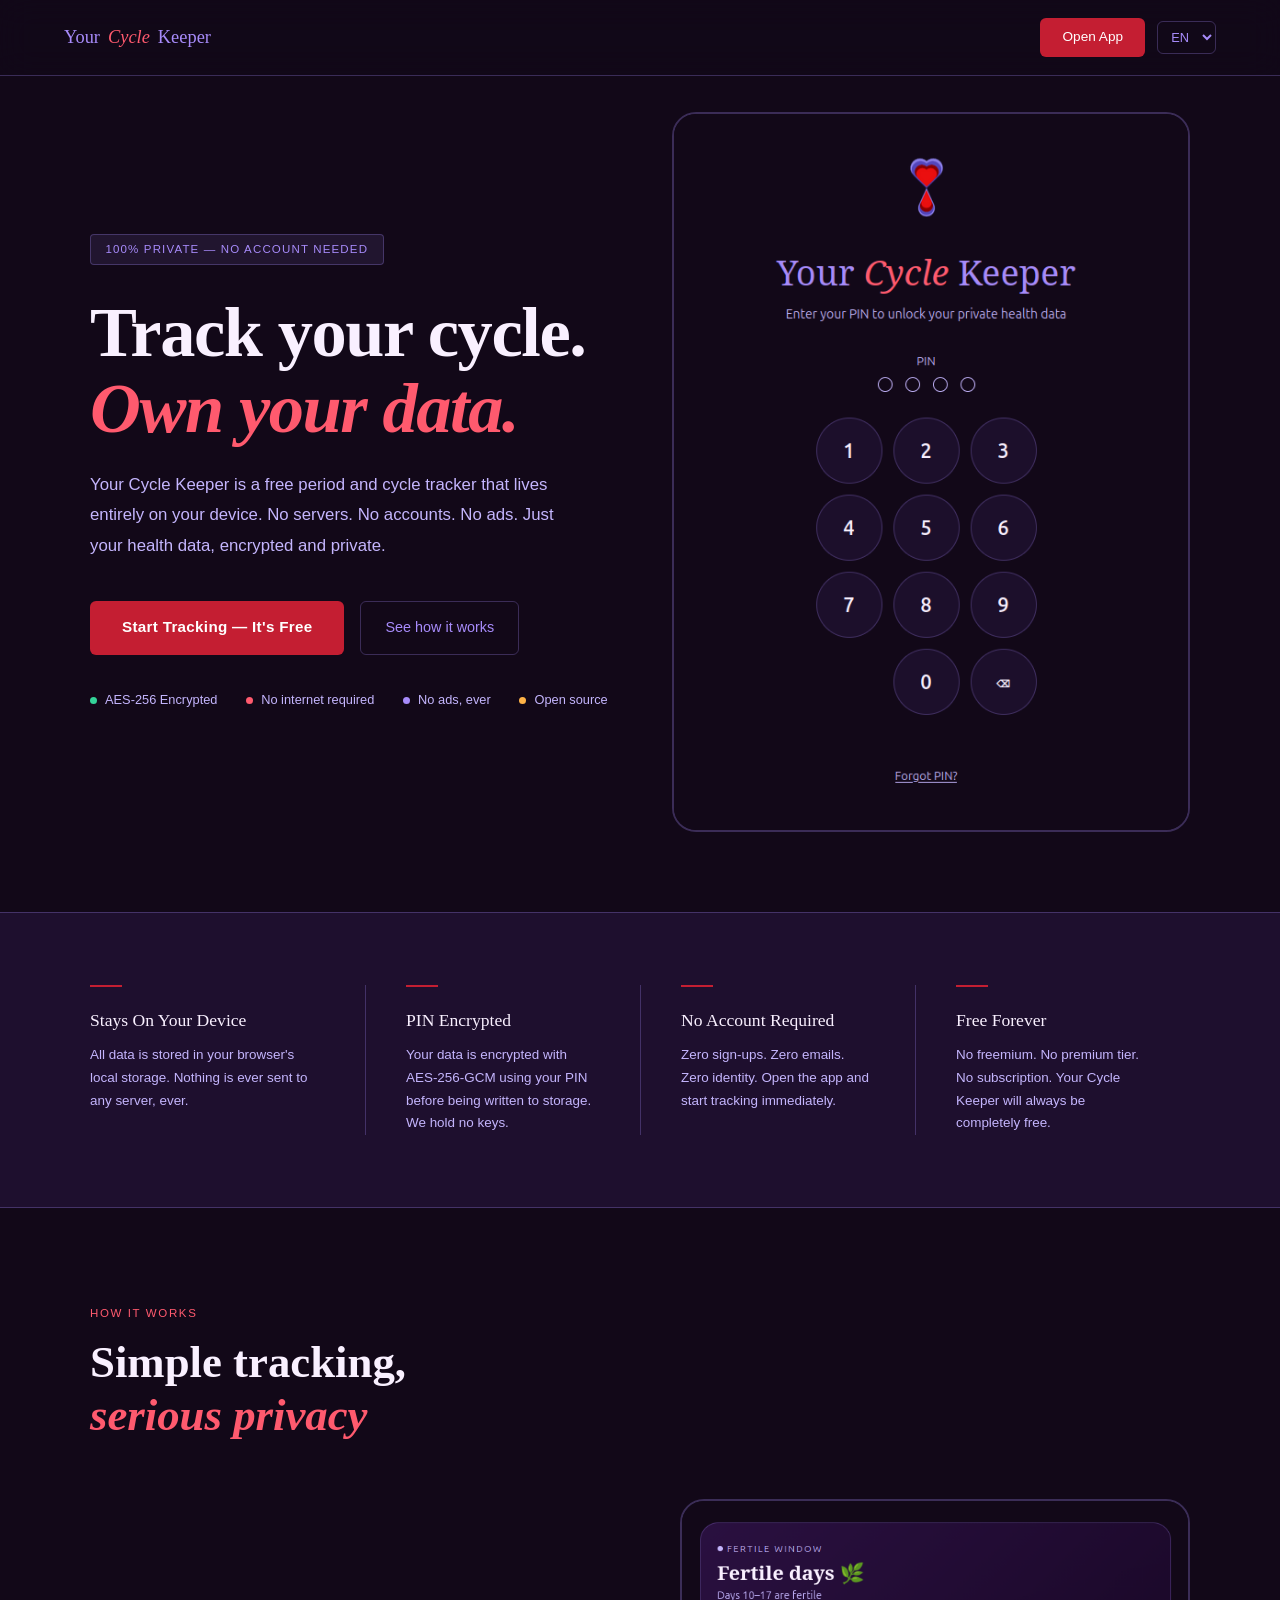
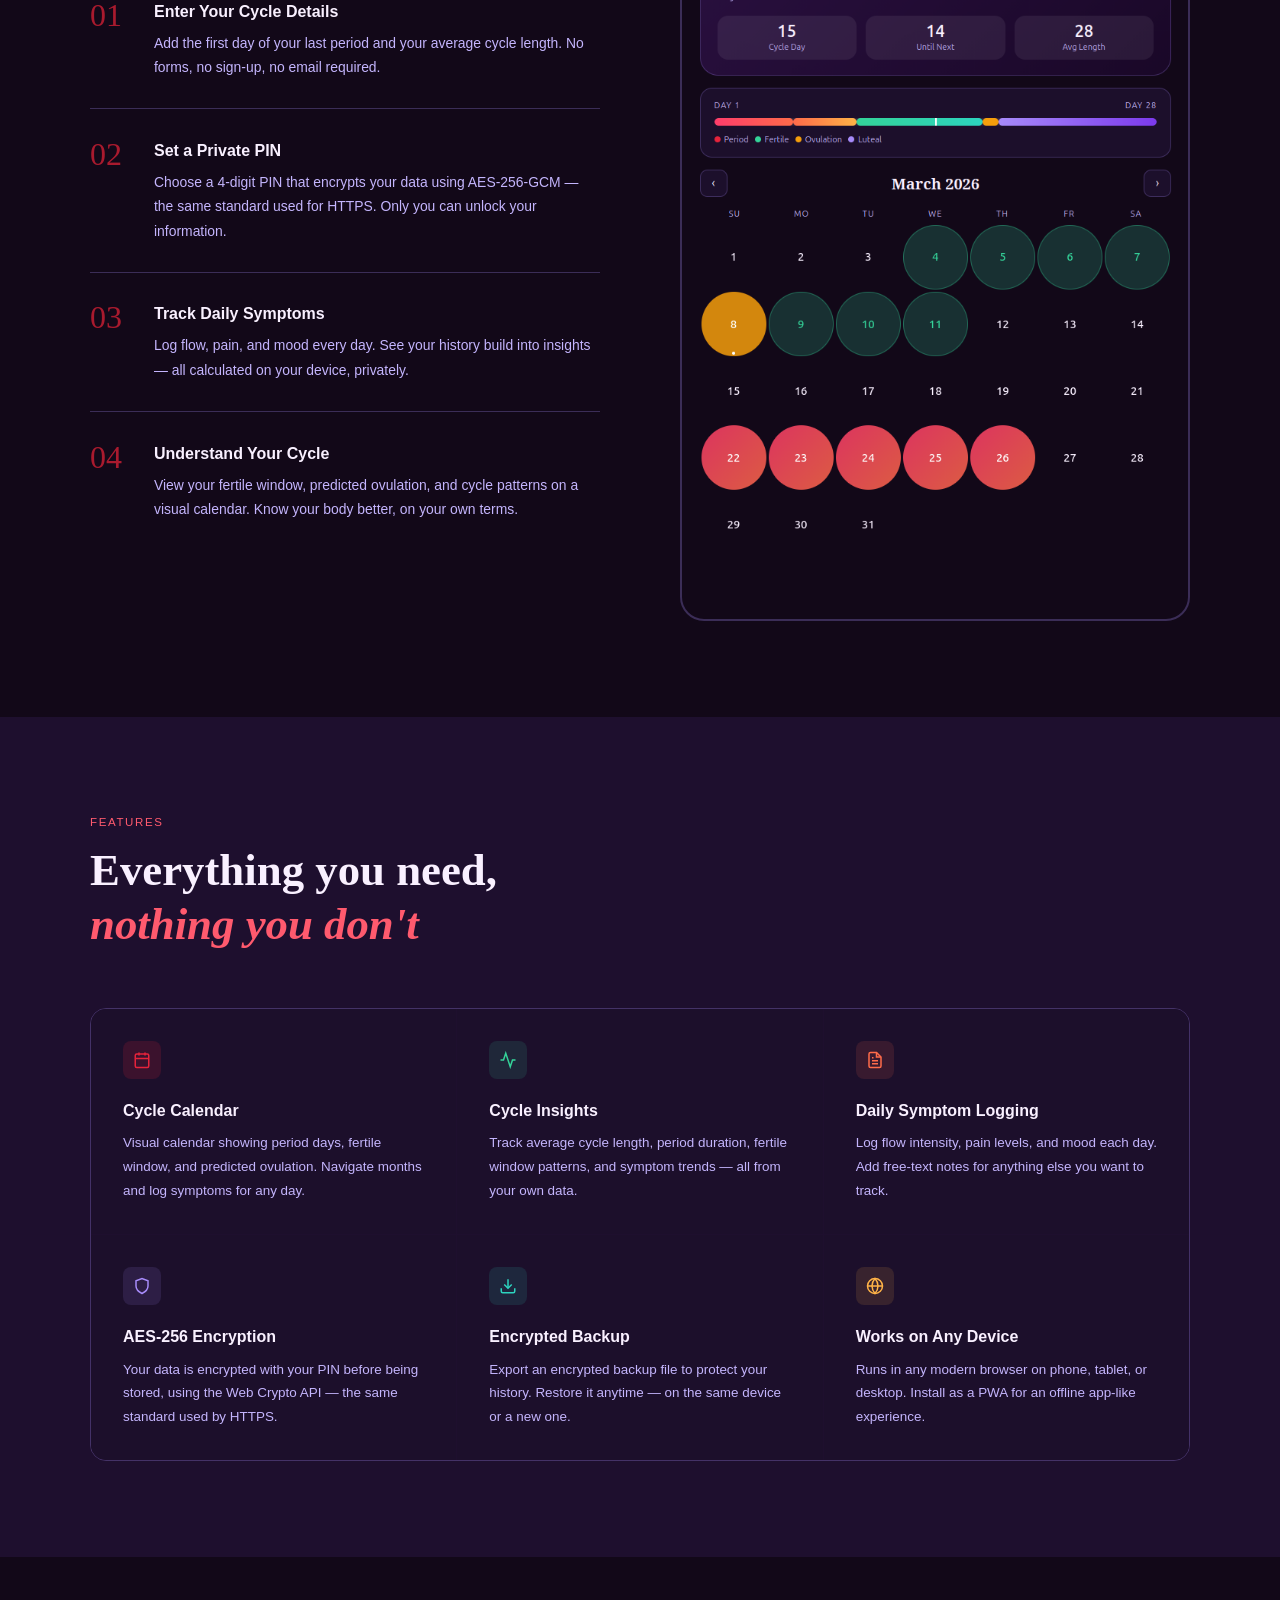
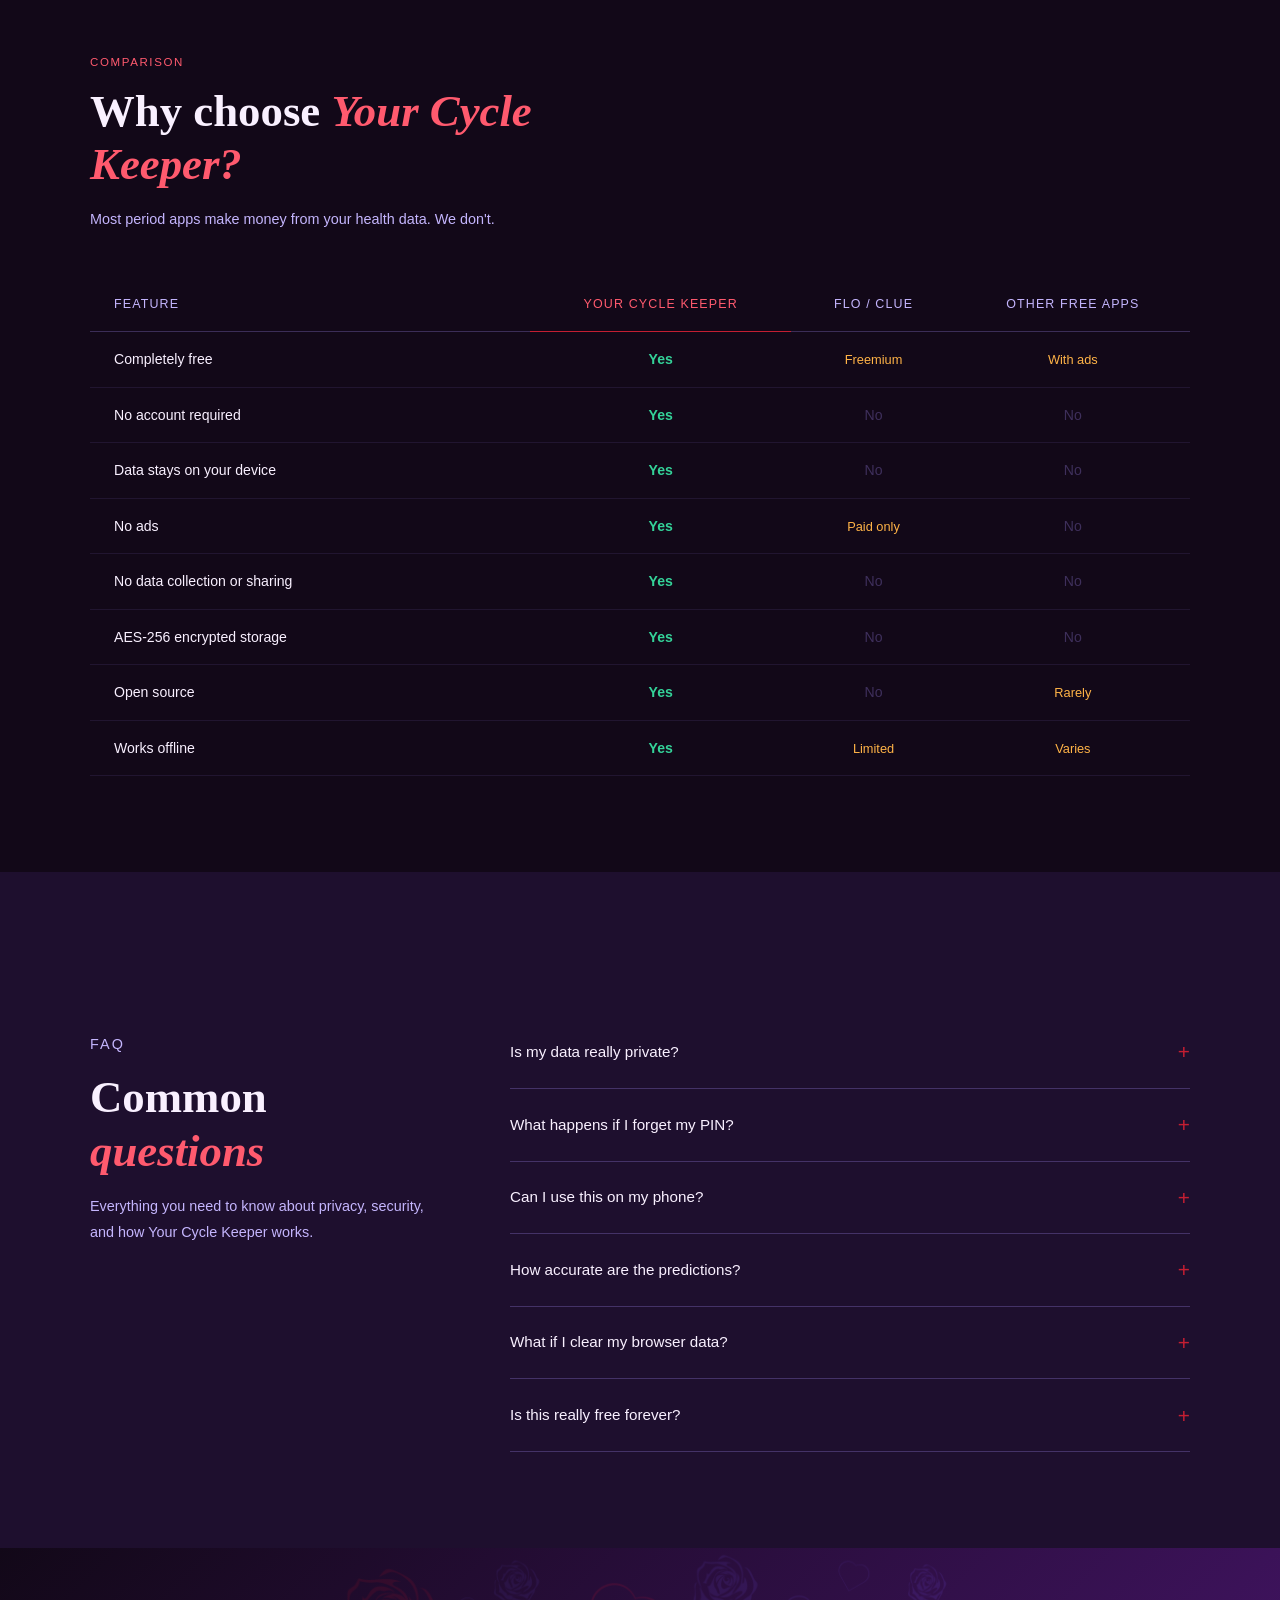
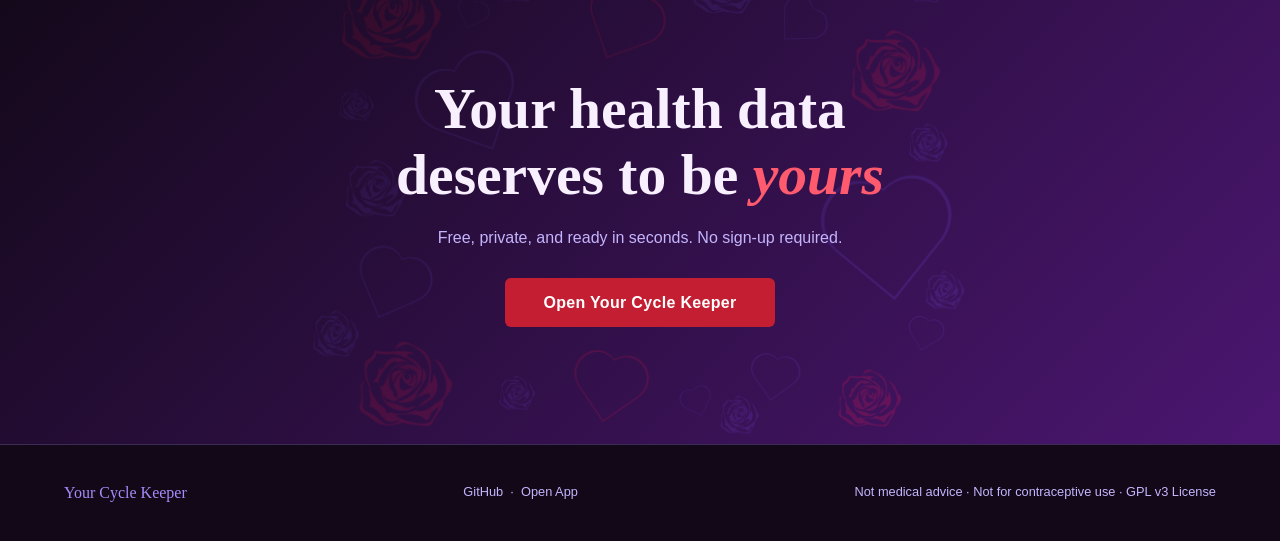
==== commit 49dace7a: "Refactor code structure for improved readability and maintainability" ====
--- a/index.html
+++ b/index.html
@@ -22,7 +22,7 @@
     />
     <meta property="og:url" content="https://yourcyclekeeper.web.app/" />
     <meta name="twitter:card" content="summary_large_image" />
-    <link rel="canonical" href="/period-tracker/" />
+    <link rel="canonical" href="https://yourcyclekeeper.web.app/" />
 
     <!-- Favicons -->
     <link
@@ -64,12 +64,32 @@
       content="https://yourcyclekeeper.web.app/icons/favicon-512x512.png"
     />
 
-    <link rel="preconnect" href="https://fonts.googleapis.com" />
-    <link rel="preconnect" href="https://fonts.gstatic.com" crossorigin />
-    <link
-      href="https://fonts.googleapis.com/css2?family=Playfair+Display:ital,wght@0,400;0,700;1,400&family=Outfit:wght@300;400;500;600&display=swap"
-      rel="stylesheet"
-    />
+    <style>
+      @font-face {
+        font-family: "Outfit";
+        src: url("/fonts/Outfit/Outfit-VariableFont_wght.ttf")
+          format("truetype");
+        font-weight: 100 900;
+        font-style: normal;
+        font-display: swap;
+      }
+      @font-face {
+        font-family: "Playfair Display";
+        src: url("/fonts/Playfair_Display/PlayfairDisplay-VariableFont_wght.ttf")
+          format("truetype");
+        font-weight: 400 900;
+        font-style: normal;
+        font-display: swap;
+      }
+      @font-face {
+        font-family: "Playfair Display";
+        src: url("/fonts/Playfair_Display/PlayfairDisplay-Italic-VariableFont_wght.ttf")
+          format("truetype");
+        font-weight: 400 900;
+        font-style: italic;
+        font-display: swap;
+      }
+    </style>
 
     <style>
       *,
@@ -81,7 +101,7 @@
       }
 
       :root {
-        --rose: #e6233b;
+        --rose: #c41e32;
         --rose-light: #ff5a6e;
         --rose-pale: #ffe8ee;
         --coral: #ff6b4a;
@@ -178,6 +198,25 @@
       .nav-cta:hover {
         background: var(--rose-light);
       }
+      .nav-lang {
+        background: transparent;
+        color: var(--lavender);
+        border: 1px solid var(--border);
+        border-radius: 6px;
+        padding: 0.45rem 0.55rem;
+        font-size: 0.8rem;
+        font-family: "Outfit", sans-serif;
+        cursor: pointer;
+        outline: none;
+        appearance: auto;
+      }
+      .nav-lang:hover {
+        border-color: var(--lavender);
+      }
+      .nav-lang option {
+        background: #1e0f2e;
+        color: var(--text);
+      }
 
       /* HERO */
       .hero {
@@ -392,7 +431,7 @@
         background: var(--rose);
         margin-bottom: 1.2rem;
       }
-      .pillar h3 {
+      .pillar h2 {
         font-family: "Playfair Display", serif;
         font-size: 1.1rem;
         font-weight: 400;
@@ -434,7 +473,7 @@
         line-height: 1;
         flex-shrink: 0;
         width: 2.5rem;
-        opacity: 0.5;
+        opacity: 0.85;
         transition: opacity 0.2s;
       }
       .how-step:hover .step-num {
@@ -717,9 +756,11 @@
 
       /* SCROLL REVEAL */
       .reveal {
+        transition: opacity 0.65s ease, transform 0.65s ease;
+      }
+      .reveal.will-animate {
         opacity: 0;
         transform: translateY(20px);
-        transition: opacity 0.65s ease, transform 0.65s ease;
       }
       .reveal.visible {
         opacity: 1;
@@ -801,502 +842,1057 @@
     <nav>
       <a href="#" class="nav-logo">Your <span>Cycle</span> Keeper</a>
       <div class="nav-actions">
-        <a href="/period-tracker/" target="_blank" class="nav-cta">Open App</a>
+        <a
+          href="/period-tracker/"
+          target="_blank"
+          class="nav-cta"
+          data-i18n="nav_open_app"
+          >Open App</a
+        >
+        <select id="landing-lang" class="nav-lang">
+          <option value="en">EN</option>
+          <option value="ru">RU</option>
+          <option value="be">BE</option>
+          <option value="es">ES</option>
+        </select>
       </div>
     </nav>
 
-    <!-- HERO -->
-    <section class="hero">
-      <div class="inner hero-inner">
-        <div class="hero-left">
-          <div class="hero-badge">100% Private — No Account Needed</div>
-          <h1>Track your cycle.<br /><em>Own your data.</em></h1>
-          <p class="hero-sub">
-            Your Cycle Keeper is a free period and cycle tracker that lives
-            entirely on your device. No servers. No accounts. No ads. Just your
-            health data, encrypted and private.
-          </p>
-          <div class="hero-actions">
-            <a href="/period-tracker/" target="_blank" class="btn-primary"
-              >Start Tracking — It's Free</a
-            >
-            <a href="#how-it-works" class="btn-ghost">See how it works</a>
-          </div>
-          <div class="hero-trust">
-            <div class="hero-trust-item">
-              <div class="trust-dot"></div>
-              AES-256 Encrypted
+    <main>
+      <!-- HERO -->
+      <section class="hero">
+        <div class="inner hero-inner">
+          <div class="hero-left">
+            <div class="hero-badge" data-i18n="hero_badge">
+              100% Private — No Account Needed
             </div>
-            <div class="hero-trust-item">
-              <div class="trust-dot red"></div>
-              No internet required
+            <h1 data-i18n-html="hero_h1">
+              Track your cycle.<br /><em>Own your data.</em>
+            </h1>
+            <p class="hero-sub" data-i18n="hero_sub">
+              Your Cycle Keeper is a free period and cycle tracker that lives
+              entirely on your device. No servers. No accounts. No ads. Just
+              your health data, encrypted and private.
+            </p>
+            <div class="hero-actions">
+              <a
+                href="/period-tracker/"
+                target="_blank"
+                class="btn-primary"
+                data-i18n="hero_btn_primary"
+                >Start Tracking — It's Free</a
+              >
+              <a
+                href="#how-it-works"
+                class="btn-ghost"
+                data-i18n="hero_btn_ghost"
+                >See how it works</a
+              >
             </div>
-            <div class="hero-trust-item">
-              <div class="trust-dot purple"></div>
-              No ads, ever
-            </div>
-            <div class="hero-trust-item">
-              <div class="trust-dot amber"></div>
-              Open source
-            </div>
-          </div>
-        </div>
-        <div class="hero-right">
-          <a href="/period-tracker/" target="_blank" class="hero-img-frame">
-            <img
-              src="icons/yourcyclekeeper_pinscreen.svg"
-              alt="Your Cycle Keeper app PIN screen"
-              loading="lazy"
-            />
-          </a>
-        </div>
-      </div>
-    </section>
-
-    <!-- PILLARS -->
-    <div class="pillars">
-      <div class="pillars-grid">
-        <div class="pillar reveal">
-          <div class="pillar-line"></div>
-          <h3>Stays On Your Device</h3>
-          <p>
-            All data is stored in your browser's local storage. Nothing is ever
-            sent to any server, ever.
-          </p>
-        </div>
-        <div class="pillar reveal">
-          <div class="pillar-line"></div>
-          <h3>PIN Encrypted</h3>
-          <p>
-            Your data is encrypted with AES-256-GCM using your PIN before being
-            written to storage. We hold no keys.
-          </p>
-        </div>
-        <div class="pillar reveal">
-          <div class="pillar-line"></div>
-          <h3>No Account Required</h3>
-          <p>
-            Zero sign-ups. Zero emails. Zero identity. Open the app and start
-            tracking immediately.
-          </p>
-        </div>
-        <div class="pillar reveal">
-          <div class="pillar-line"></div>
-          <h3>Free Forever</h3>
-          <p>
-            No freemium. No premium tier. No subscription. Your Cycle Keeper
-            will always be completely free.
-          </p>
-        </div>
-      </div>
-    </div>
-
-    <!-- HOW IT WORKS -->
-    <section class="how-section" id="how-it-works">
-      <div class="inner">
-        <p class="section-label reveal">How it works</p>
-        <h2 class="section-title reveal">
-          Simple tracking,<br /><em>serious privacy</em>
-        </h2>
-        <div class="how-layout">
-          <div class="how-steps">
-            <div class="how-step reveal">
-              <div class="step-num">01</div>
-              <div class="step-content">
-                <h3>Enter Your Cycle Details</h3>
-                <p>
-                  Add the first day of your last period and your average cycle
-                  length. No forms, no sign-up, no email required.
-                </p>
+            <div class="hero-trust">
+              <div class="hero-trust-item">
+                <div class="trust-dot"></div>
+                <span data-i18n="trust_aes">AES-256 Encrypted</span>
               </div>
-            </div>
-            <div class="how-step reveal">
-              <div class="step-num">02</div>
-              <div class="step-content">
-                <h3>Set a Private PIN</h3>
-                <p>
-                  Choose a 4-digit PIN that encrypts your data using AES-256-GCM
-                  — the same standard used for HTTPS. Only you can unlock your
-                  information.
-                </p>
+              <div class="hero-trust-item">
+                <div class="trust-dot red"></div>
+                <span data-i18n="trust_offline">No internet required</span>
               </div>
-            </div>
-            <div class="how-step reveal">
-              <div class="step-num">03</div>
-              <div class="step-content">
-                <h3>Track Daily Symptoms</h3>
-                <p>
-                  Log flow, pain, and mood every day. See your history build
-                  into insights — all calculated on your device, privately.
-                </p>
+              <div class="hero-trust-item">
+                <div class="trust-dot purple"></div>
+                <span data-i18n="trust_ads">No ads, ever</span>
               </div>
-            </div>
-            <div class="how-step reveal">
-              <div class="step-num">04</div>
-              <div class="step-content">
-                <h3>Understand Your Cycle</h3>
-                <p>
-                  View your fertile window, predicted ovulation, and cycle
-                  patterns on a visual calendar. Know your body better, on your
-                  own terms.
-                </p>
+              <div class="hero-trust-item">
+                <div class="trust-dot amber"></div>
+                <span data-i18n="trust_open">Open source</span>
               </div>
             </div>
           </div>
-          <a href="/period-tracker/" target="_blank" class="how-image reveal">
-            <img
-              src="icons/yourcyclekeeper_calendar.svg"
-              alt="Your Cycle Keeper calendar view"
-              loading="lazy"
-            />
-          </a>
+          <div class="hero-right">
+            <a href="/period-tracker/" target="_blank" class="hero-img-frame">
+              <img
+                src="icons/yourcyclekeeper_pinscreen.svg"
+                alt="Your Cycle Keeper app PIN screen"
+                loading="lazy"
+              />
+            </a>
+          </div>
         </div>
-      </div>
-    </section>
-
-    <!-- FEATURES -->
-    <section class="features-section">
-      <div class="inner">
-        <p class="section-label reveal">Features</p>
-        <h2 class="section-title reveal">
-          Everything you need,<br /><em>nothing you don't</em>
-        </h2>
-        <div class="features-grid">
-          <div class="feat-card reveal">
-            <div
-              class="feat-accent"
-              style="background: rgba(230, 35, 59, 0.15)"
-            >
-              <svg
-                viewBox="0 0 24 24"
-                fill="none"
-                stroke="#e6233b"
-                stroke-width="2"
-              >
-                <rect x="3" y="4" width="18" height="18" rx="2" />
-                <line x1="16" y1="2" x2="16" y2="6" />
-                <line x1="8" y1="2" x2="8" y2="6" />
-                <line x1="3" y1="10" x2="21" y2="10" />
-              </svg>
-            </div>
-            <h3>Cycle Calendar</h3>
-            <p>
-              Visual calendar showing period days, fertile window, and predicted
-              ovulation. Navigate months and log symptoms for any day.
+      </section>
+
+      <!-- PILLARS -->
+      <div class="pillars">
+        <div class="pillars-grid">
+          <div class="pillar reveal">
+            <div class="pillar-line"></div>
+            <h2 data-i18n="pillar1_h">Stays On Your Device</h2>
+            <p data-i18n="pillar1_p">
+              All data is stored in your browser's local storage. Nothing is
+              ever sent to any server, ever.
             </p>
           </div>
-          <div class="feat-card reveal">
-            <div
-              class="feat-accent"
-              style="background: rgba(52, 211, 153, 0.12)"
-            >
-              <svg
-                viewBox="0 0 24 24"
-                fill="none"
-                stroke="#34d399"
-                stroke-width="2"
-              >
-                <polyline points="22 12 18 12 15 21 9 3 6 12 2 12" />
-              </svg>
-            </div>
-            <h3>Cycle Insights</h3>
-            <p>
-              Track average cycle length, period duration, fertile window
-              patterns, and symptom trends — all from your own data.
+          <div class="pillar reveal">
+            <div class="pillar-line"></div>
+            <h2 data-i18n="pillar2_h">PIN Encrypted</h2>
+            <p data-i18n="pillar2_p">
+              Your data is encrypted with AES-256-GCM using your PIN before
+              being written to storage. We hold no keys.
             </p>
           </div>
-          <div class="feat-card reveal">
-            <div
-              class="feat-accent"
-              style="background: rgba(255, 107, 74, 0.12)"
-            >
-              <svg
-                viewBox="0 0 24 24"
-                fill="none"
-                stroke="#ff6b4a"
-                stroke-width="2"
-              >
-                <path
-                  d="M14 2H6a2 2 0 0 0-2 2v16a2 2 0 0 0 2 2h12a2 2 0 0 0 2-2V8z"
-                />
-                <polyline points="14 2 14 8 20 8" />
-                <line x1="16" y1="13" x2="8" y2="13" />
-                <line x1="16" y1="17" x2="8" y2="17" />
-                <polyline points="10 9 9 9 8 9" />
-              </svg>
-            </div>
-            <h3>Daily Symptom Logging</h3>
-            <p>
-              Log flow intensity, pain levels, and mood each day. Add free-text
-              notes for anything else you want to track.
+          <div class="pillar reveal">
+            <div class="pillar-line"></div>
+            <h2 data-i18n="pillar3_h">No Account Required</h2>
+            <p data-i18n="pillar3_p">
+              Zero sign-ups. Zero emails. Zero identity. Open the app and start
+              tracking immediately.
             </p>
           </div>
-          <div class="feat-card reveal">
-            <div
-              class="feat-accent"
-              style="background: rgba(167, 139, 250, 0.12)"
-            >
-              <svg
-                viewBox="0 0 24 24"
-                fill="none"
-                stroke="#a78bfa"
-                stroke-width="2"
-              >
-                <path d="M12 22s8-4 8-10V5l-8-3-8 3v7c0 6 8 10 8 10z" />
-              </svg>
-            </div>
-            <h3>AES-256 Encryption</h3>
-            <p>
-              Your data is encrypted with your PIN before being stored, using
-              the Web Crypto API — the same standard used by HTTPS.
-            </p>
-          </div>
-          <div class="feat-card reveal">
-            <div
-              class="feat-accent"
-              style="background: rgba(45, 212, 191, 0.12)"
-            >
-              <svg
-                viewBox="0 0 24 24"
-                fill="none"
-                stroke="#2dd4bf"
-                stroke-width="2"
-              >
-                <path d="M21 15v4a2 2 0 0 1-2 2H5a2 2 0 0 1-2-2v-4" />
-                <polyline points="7 10 12 15 17 10" />
-                <line x1="12" y1="15" x2="12" y2="3" />
-              </svg>
-            </div>
-            <h3>Encrypted Backup</h3>
-            <p>
-              Export an encrypted backup file to protect your history. Restore
-              it anytime — on the same device or a new one.
-            </p>
-          </div>
-          <div class="feat-card reveal">
-            <div
-              class="feat-accent"
-              style="background: rgba(255, 179, 71, 0.12)"
-            >
-              <svg
-                viewBox="0 0 24 24"
-                fill="none"
-                stroke="#ffb347"
-                stroke-width="2"
-              >
-                <circle cx="12" cy="12" r="10" />
-                <line x1="2" y1="12" x2="22" y2="12" />
-                <path
-                  d="M12 2a15.3 15.3 0 0 1 4 10 15.3 15.3 0 0 1-4 10 15.3 15.3 0 0 1-4-10 15.3 15.3 0 0 1 4-10z"
-                />
-              </svg>
-            </div>
-            <h3>Works on Any Device</h3>
-            <p>
-              Runs in any modern browser on phone, tablet, or desktop. Install
-              as a PWA for an offline app-like experience.
+          <div class="pillar reveal">
+            <div class="pillar-line"></div>
+            <h2 data-i18n="pillar4_h">Free Forever</h2>
+            <p data-i18n="pillar4_p">
+              No freemium. No premium tier. No subscription. Your Cycle Keeper
+              will always be completely free.
             </p>
           </div>
         </div>
       </div>
-    </section>
-
-    <!-- COMPARISON -->
-    <section class="comparison-section">
-      <div class="inner">
-        <p class="section-label reveal">Comparison</p>
-        <h2 class="section-title reveal">
-          Why choose <em>Your Cycle Keeper?</em>
-        </h2>
-        <p
-          style="
-            margin-top: 1rem;
-            color: var(--text-muted);
-            font-size: 0.9rem;
-            font-weight: 300;
-          "
-          class="reveal"
-        >
-          Most period apps make money from your health data. We don't.
-        </p>
-        <div style="overflow-x: auto" class="reveal">
-          <table class="comparison-table">
-            <thead>
-              <tr>
-                <th style="width: 40%">Feature</th>
-                <th class="col-us">Your Cycle Keeper</th>
-                <th>Flo / Clue</th>
-                <th>Other Free Apps</th>
-              </tr>
-            </thead>
-            <tbody>
-              <tr>
-                <td>Completely free</td>
-                <td class="col-us"><span class="check">Yes</span></td>
-                <td><span class="partial">Freemium</span></td>
-                <td><span class="partial">With ads</span></td>
-              </tr>
-              <tr>
-                <td>No account required</td>
-                <td class="col-us"><span class="check">Yes</span></td>
-                <td><span class="cross">No</span></td>
-                <td><span class="cross">No</span></td>
-              </tr>
-              <tr>
-                <td>Data stays on your device</td>
-                <td class="col-us"><span class="check">Yes</span></td>
-                <td><span class="cross">No</span></td>
-                <td><span class="cross">No</span></td>
-              </tr>
-              <tr>
-                <td>No ads</td>
-                <td class="col-us"><span class="check">Yes</span></td>
-                <td><span class="partial">Paid only</span></td>
-                <td><span class="cross">No</span></td>
-              </tr>
-              <tr>
-                <td>No data collection or sharing</td>
-                <td class="col-us"><span class="check">Yes</span></td>
-                <td><span class="cross">No</span></td>
-                <td><span class="cross">No</span></td>
-              </tr>
-              <tr>
-                <td>AES-256 encrypted storage</td>
-                <td class="col-us"><span class="check">Yes</span></td>
-                <td><span class="cross">No</span></td>
-                <td><span class="cross">No</span></td>
-              </tr>
-              <tr>
-                <td>Open source</td>
-                <td class="col-us"><span class="check">Yes</span></td>
-                <td><span class="cross">No</span></td>
-                <td><span class="partial">Rarely</span></td>
-              </tr>
-              <tr>
-                <td>Works offline</td>
-                <td class="col-us"><span class="check">Yes</span></td>
-                <td><span class="partial">Limited</span></td>
-                <td><span class="partial">Varies</span></td>
-              </tr>
-            </tbody>
-          </table>
-        </div>
-      </div>
-    </section>
-
-    <!-- FAQ -->
-    <section class="faq-section">
-      <div class="inner">
-        <div class="faq-layout">
-          <div class="faq-left reveal">
-            <p class="section-label">FAQ</p>
-            <h2 class="section-title">Common <em>questions</em></h2>
-            <p>
-              Everything you need to know about privacy, security, and how Your
-              Cycle Keeper works.
-            </p>
-          </div>
-          <div class="faq-right reveal">
-            <details>
-              <summary>Is my data really private?</summary>
-              <p>
-                Yes. Your Cycle Keeper has no server, no backend, and no
-                analytics of any kind. Your data is encrypted with your PIN
-                using AES-256-GCM via the browser's Web Crypto API and stored
-                only in your browser's IndexedDB. We have no ability to access
-                it even if we wanted to.
-              </p>
-            </details>
-            <details>
-              <summary>What happens if I forget my PIN?</summary>
-              <p>
-                For your security, there is no PIN recovery mechanism. If you
-                forget your PIN, the encrypted data cannot be recovered and will
-                be erased. This is intentional — it means no one can access your
-                data without your PIN. We strongly recommend exporting an
-                encrypted backup regularly.
-              </p>
-            </details>
-            <details>
-              <summary>Can I use this on my phone?</summary>
-              <p>
-                Yes. Your Cycle Keeper works in any modern mobile browser. You
-                can also install it as a Progressive Web App (PWA) from your
-                browser's "Add to Home Screen" option for a native app
-                experience that works offline.
-              </p>
-            </details>
-            <details>
-              <summary>How accurate are the predictions?</summary>
-              <p>
-                Predictions are based on the Calendar Rhythm Method using your
-                logged cycle history. They become more accurate as you log more
-                cycles. This is an estimation tool only — not a contraceptive.
-                Stress, illness, and medications can all shift cycle timing.
-              </p>
-            </details>
-            <details>
-              <summary>What if I clear my browser data?</summary>
-              <p>
-                Clearing browser cache is safe. However, clearing "cookies and
-                site data" in your browser settings will erase your cycle data.
-                Always export an encrypted backup before doing so. You can
-                restore it anytime from the Settings screen.
-              </p>
-            </details>
-            <details>
-              <summary>Is this really free forever?</summary>
-              <p>
-                Yes. Your Cycle Keeper is open-source software under the MIT
-                License. There is no premium tier, no subscription, and no ads —
-                ever. Optional donations support development but are never
-                required.
-              </p>
-            </details>
+
+      <!-- HOW IT WORKS -->
+      <section class="how-section" id="how-it-works">
+        <div class="inner">
+          <p class="section-label reveal" data-i18n="how_label">How it works</p>
+          <h2 class="section-title reveal" data-i18n-html="how_title">
+            Simple tracking,<br /><em>serious privacy</em>
+          </h2>
+          <div class="how-layout">
+            <div class="how-steps">
+              <div class="how-step reveal">
+                <div class="step-num" aria-hidden="true">01</div>
+                <div class="step-content">
+                  <h3 data-i18n="step1_h">Enter Your Cycle Details</h3>
+                  <p data-i18n="step1_p">
+                    Add the first day of your last period and your average cycle
+                    length. No forms, no sign-up, no email required.
+                  </p>
+                </div>
+              </div>
+              <div class="how-step reveal">
+                <div class="step-num" aria-hidden="true">02</div>
+                <div class="step-content">
+                  <h3 data-i18n="step2_h">Set a Private PIN</h3>
+                  <p data-i18n="step2_p">
+                    Choose a 4-digit PIN that encrypts your data using
+                    AES-256-GCM — the same standard used for HTTPS. Only you can
+                    unlock your information.
+                  </p>
+                </div>
+              </div>
+              <div class="how-step reveal">
+                <div class="step-num" aria-hidden="true">03</div>
+                <div class="step-content">
+                  <h3 data-i18n="step3_h">Track Daily Symptoms</h3>
+                  <p data-i18n="step3_p">
+                    Log flow, pain, and mood every day. See your history build
+                    into insights — all calculated on your device, privately.
+                  </p>
+                </div>
+              </div>
+              <div class="how-step reveal">
+                <div class="step-num" aria-hidden="true">04</div>
+                <div class="step-content">
+                  <h3 data-i18n="step4_h">Understand Your Cycle</h3>
+                  <p data-i18n="step4_p">
+                    View your fertile window, predicted ovulation, and cycle
+                    patterns on a visual calendar. Know your body better, on
+                    your own terms.
+                  </p>
+                </div>
+              </div>
+            </div>
+            <a href="/period-tracker/" target="_blank" class="how-image reveal">
+              <img
+                src="icons/yourcyclekeeper_calendar.svg"
+                alt="Your Cycle Keeper calendar view"
+                loading="lazy"
+              />
+            </a>
           </div>
         </div>
-      </div>
-    </section>
-
-    <!-- CTA -->
-    <section class="cta-section">
-      <img
-        class="cta-bg"
-        src="icons/yourcyclekeeper_background.png"
-        alt="Hearts and roses border"
-        loading="lazy"
-      />
-      <div class="cta-overlay"></div>
-      <div class="cta-inner">
-        <h2>Your health data<br />deserves to be <em>yours</em></h2>
-        <p>Free, private, and ready in seconds. No sign-up required.</p>
-        <a
-          href="/period-tracker/"
-          target="_blank"
-          class="btn-primary"
-          style="font-size: 1rem; padding: 1rem 2.4rem"
-          >Open Your Cycle Keeper</a
+      </section>
+
+      <!-- FEATURES -->
+      <section class="features-section">
+        <div class="inner">
+          <p class="section-label reveal" data-i18n="feat_label">Features</p>
+          <h2 class="section-title reveal" data-i18n-html="feat_title">
+            Everything you need,<br /><em>nothing you don't</em>
+          </h2>
+          <div class="features-grid">
+            <div class="feat-card reveal">
+              <div
+                class="feat-accent"
+                style="background: rgba(230, 35, 59, 0.15)"
+              >
+                <svg
+                  viewBox="0 0 24 24"
+                  fill="none"
+                  stroke="#e6233b"
+                  stroke-width="2"
+                >
+                  <rect x="3" y="4" width="18" height="18" rx="2" />
+                  <line x1="16" y1="2" x2="16" y2="6" />
+                  <line x1="8" y1="2" x2="8" y2="6" />
+                  <line x1="3" y1="10" x2="21" y2="10" />
+                </svg>
+              </div>
+              <h3 data-i18n="feat1_h">Cycle Calendar</h3>
+              <p data-i18n="feat1_p">
+                Visual calendar showing period days, fertile window, and
+                predicted ovulation. Navigate months and log symptoms for any
+                day.
+              </p>
+            </div>
+            <div class="feat-card reveal">
+              <div
+                class="feat-accent"
+                style="background: rgba(52, 211, 153, 0.12)"
+              >
+                <svg
+                  viewBox="0 0 24 24"
+                  fill="none"
+                  stroke="#34d399"
+                  stroke-width="2"
+                >
+                  <polyline points="22 12 18 12 15 21 9 3 6 12 2 12" />
+                </svg>
+              </div>
+              <h3 data-i18n="feat2_h">Cycle Insights</h3>
+              <p data-i18n="feat2_p">
+                Track average cycle length, period duration, fertile window
+                patterns, and symptom trends — all from your own data.
+              </p>
+            </div>
+            <div class="feat-card reveal">
+              <div
+                class="feat-accent"
+                style="background: rgba(255, 107, 74, 0.12)"
+              >
+                <svg
+                  viewBox="0 0 24 24"
+                  fill="none"
+                  stroke="#ff6b4a"
+                  stroke-width="2"
+                >
+                  <path
+                    d="M14 2H6a2 2 0 0 0-2 2v16a2 2 0 0 0 2 2h12a2 2 0 0 0 2-2V8z"
+                  />
+                  <polyline points="14 2 14 8 20 8" />
+                  <line x1="16" y1="13" x2="8" y2="13" />
+                  <line x1="16" y1="17" x2="8" y2="17" />
+                  <polyline points="10 9 9 9 8 9" />
+                </svg>
+              </div>
+              <h3 data-i18n="feat3_h">Daily Symptom Logging</h3>
+              <p data-i18n="feat3_p">
+                Log flow intensity, pain levels, and mood each day. Add
+                free-text notes for anything else you want to track.
+              </p>
+            </div>
+            <div class="feat-card reveal">
+              <div
+                class="feat-accent"
+                style="background: rgba(167, 139, 250, 0.12)"
+              >
+                <svg
+                  viewBox="0 0 24 24"
+                  fill="none"
+                  stroke="#a78bfa"
+                  stroke-width="2"
+                >
+                  <path d="M12 22s8-4 8-10V5l-8-3-8 3v7c0 6 8 10 8 10z" />
+                </svg>
+              </div>
+              <h3 data-i18n="feat4_h">AES-256 Encryption</h3>
+              <p data-i18n="feat4_p">
+                Your data is encrypted with your PIN before being stored, using
+                the Web Crypto API — the same standard used by HTTPS.
+              </p>
+            </div>
+            <div class="feat-card reveal">
+              <div
+                class="feat-accent"
+                style="background: rgba(45, 212, 191, 0.12)"
+              >
+                <svg
+                  viewBox="0 0 24 24"
+                  fill="none"
+                  stroke="#2dd4bf"
+                  stroke-width="2"
+                >
+                  <path d="M21 15v4a2 2 0 0 1-2 2H5a2 2 0 0 1-2-2v-4" />
+                  <polyline points="7 10 12 15 17 10" />
+                  <line x1="12" y1="15" x2="12" y2="3" />
+                </svg>
+              </div>
+              <h3 data-i18n="feat5_h">Encrypted Backup</h3>
+              <p data-i18n="feat5_p">
+                Export an encrypted backup file to protect your history. Restore
+                it anytime — on the same device or a new one.
+              </p>
+            </div>
+            <div class="feat-card reveal">
+              <div
+                class="feat-accent"
+                style="background: rgba(255, 179, 71, 0.12)"
+              >
+                <svg
+                  viewBox="0 0 24 24"
+                  fill="none"
+                  stroke="#ffb347"
+                  stroke-width="2"
+                >
+                  <circle cx="12" cy="12" r="10" />
+                  <line x1="2" y1="12" x2="22" y2="12" />
+                  <path
+                    d="M12 2a15.3 15.3 0 0 1 4 10 15.3 15.3 0 0 1-4 10 15.3 15.3 0 0 1-4-10 15.3 15.3 0 0 1 4-10z"
+                  />
+                </svg>
+              </div>
+              <h3 data-i18n="feat6_h">Works on Any Device</h3>
+              <p data-i18n="feat6_p">
+                Runs in any modern browser on phone, tablet, or desktop. Install
+                as a PWA for an offline app-like experience.
+              </p>
+            </div>
+          </div>
+        </div>
+      </section>
+
+      <!-- COMPARISON -->
+      <section class="comparison-section">
+        <div class="inner">
+          <p class="section-label reveal" data-i18n="cmp_label">Comparison</p>
+          <h2 class="section-title reveal" data-i18n-html="cmp_title">
+            Why choose <em>Your Cycle Keeper?</em>
+          </h2>
+          <p
+            style="
+              margin-top: 1rem;
+              color: var(--text-muted);
+              font-size: 0.9rem;
+              font-weight: 300;
+            "
+            class="reveal"
+            data-i18n="cmp_sub"
+          >
+            Most period apps make money from your health data. We don't.
+          </p>
+          <div style="overflow-x: auto" class="reveal">
+            <table class="comparison-table">
+              <thead>
+                <tr>
+                  <th style="width: 40%" data-i18n="cmp_col_feature">
+                    Feature
+                  </th>
+                  <th class="col-us">Your Cycle Keeper</th>
+                  <th>Flo / Clue</th>
+                  <th>Other Free Apps</th>
+                </tr>
+              </thead>
+              <tbody>
+                <tr>
+                  <td data-i18n="cmp_row1">Completely free</td>
+                  <td class="col-us"><span class="check">Yes</span></td>
+                  <td>
+                    <span class="partial" data-i18n="cmp_val_freemium"
+                      >Freemium</span
+                    >
+                  </td>
+                  <td>
+                    <span class="partial" data-i18n="cmp_val_with_ads"
+                      >With ads</span
+                    >
+                  </td>
+                </tr>
+                <tr>
+                  <td data-i18n="cmp_row2">No account required</td>
+                  <td class="col-us"><span class="check">Yes</span></td>
+                  <td><span class="cross">No</span></td>
+                  <td><span class="cross">No</span></td>
+                </tr>
+                <tr>
+                  <td data-i18n="cmp_row3">Data stays on your device</td>
+                  <td class="col-us"><span class="check">Yes</span></td>
+                  <td><span class="cross">No</span></td>
+                  <td><span class="cross">No</span></td>
+                </tr>
+                <tr>
+                  <td data-i18n="cmp_row4">No ads</td>
+                  <td class="col-us"><span class="check">Yes</span></td>
+                  <td>
+                    <span class="partial" data-i18n="cmp_val_paid_only"
+                      >Paid only</span
+                    >
+                  </td>
+                  <td><span class="cross">No</span></td>
+                </tr>
+                <tr>
+                  <td data-i18n="cmp_row5">No data collection or sharing</td>
+                  <td class="col-us"><span class="check">Yes</span></td>
+                  <td><span class="cross">No</span></td>
+                  <td><span class="cross">No</span></td>
+                </tr>
+                <tr>
+                  <td data-i18n="cmp_row6">AES-256 encrypted storage</td>
+                  <td class="col-us"><span class="check">Yes</span></td>
+                  <td><span class="cross">No</span></td>
+                  <td><span class="cross">No</span></td>
+                </tr>
+                <tr>
+                  <td data-i18n="cmp_row7">Open source</td>
+                  <td class="col-us"><span class="check">Yes</span></td>
+                  <td><span class="cross">No</span></td>
+                  <td>
+                    <span class="partial" data-i18n="cmp_val_rarely"
+                      >Rarely</span
+                    >
+                  </td>
+                </tr>
+                <tr>
+                  <td data-i18n="cmp_row8">Works offline</td>
+                  <td class="col-us"><span class="check">Yes</span></td>
+                  <td>
+                    <span class="partial" data-i18n="cmp_val_limited"
+                      >Limited</span
+                    >
+                  </td>
+                  <td>
+                    <span class="partial" data-i18n="cmp_val_varies"
+                      >Varies</span
+                    >
+                  </td>
+                </tr>
+              </tbody>
+            </table>
+          </div>
+        </div>
+      </section>
+
+      <!-- FAQ -->
+      <section class="faq-section">
+        <div class="inner">
+          <div class="faq-layout">
+            <div class="faq-left reveal">
+              <p class="section-label" data-i18n="faq_label">FAQ</p>
+              <h2 class="section-title" data-i18n-html="faq_title">
+                Common <em>questions</em>
+              </h2>
+              <p data-i18n="faq_sub">
+                Everything you need to know about privacy, security, and how
+                Your Cycle Keeper works.
+              </p>
+            </div>
+            <div class="faq-right reveal">
+              <details>
+                <summary data-i18n="faq1_q">Is my data really private?</summary>
+                <p data-i18n="faq1_a">
+                  Yes. Your Cycle Keeper has no server, no backend, and no
+                  analytics of any kind. Your data is encrypted with your PIN
+                  using AES-256-GCM via the browser's Web Crypto API and stored
+                  only in your browser's IndexedDB. We have no ability to access
+                  it even if we wanted to.
+                </p>
+              </details>
+              <details>
+                <summary data-i18n="faq2_q">
+                  What happens if I forget my PIN?
+                </summary>
+                <p data-i18n="faq2_a">
+                  For your security, there is no PIN recovery mechanism. If you
+                  forget your PIN, the encrypted data cannot be recovered and
+                  will be erased. This is intentional — it means no one can
+                  access your data without your PIN. We strongly recommend
+                  exporting an encrypted backup regularly.
+                </p>
+              </details>
+              <details>
+                <summary data-i18n="faq3_q">
+                  Can I use this on my phone?
+                </summary>
+                <p data-i18n="faq3_a">
+                  Yes. Your Cycle Keeper works in any modern mobile browser. You
+                  can also install it as a Progressive Web App (PWA) from your
+                  browser's "Add to Home Screen" option for a native app
+                  experience that works offline.
+                </p>
+              </details>
+              <details>
+                <summary data-i18n="faq4_q">
+                  How accurate are the predictions?
+                </summary>
+                <p data-i18n="faq4_a">
+                  Predictions are based on the Calendar Rhythm Method using your
+                  logged cycle history. They become more accurate as you log
+                  more cycles. This is an estimation tool only — not a
+                  contraceptive. Stress, illness, and medications can all shift
+                  cycle timing.
+                </p>
+              </details>
+              <details>
+                <summary data-i18n="faq5_q">
+                  What if I clear my browser data?
+                </summary>
+                <p data-i18n="faq5_a">
+                  Clearing browser cache is safe. However, clearing "cookies and
+                  site data" in your browser settings will erase your cycle
+                  data. Always export an encrypted backup before doing so. You
+                  can restore it anytime from the Settings screen.
+                </p>
+              </details>
+              <details>
+                <summary data-i18n="faq6_q">
+                  Is this really free forever?
+                </summary>
+                <p data-i18n="faq6_a">
+                  Yes. Your Cycle Keeper is open-source software under the GPL
+                  v3 License. There is no premium tier, no subscription, and no
+                  ads — ever. Optional donations support development but are
+                  never required.
+                </p>
+              </details>
+            </div>
+          </div>
+        </div>
+      </section>
+
+      <!-- CTA -->
+      <section class="cta-section">
+        <img
+          class="cta-bg"
+          src="icons/yourcyclekeeper_background.png"
+          alt="Hearts and roses border"
+          loading="lazy"
+        />
+        <div class="cta-overlay"></div>
+        <div class="cta-inner">
+          <h2 data-i18n-html="cta_h2">
+            Your health data<br />deserves to be <em>yours</em>
+          </h2>
+          <p data-i18n="cta_sub">
+            Free, private, and ready in seconds. No sign-up required.
+          </p>
+          <a
+            href="/period-tracker/"
+            target="_blank"
+            class="btn-primary"
+            style="font-size: 1rem; padding: 1rem 2.4rem"
+            data-i18n="cta_btn"
+            >Open Your Cycle Keeper</a
+          >
+        </div>
+      </section>
+
+      <!-- FOOTER -->
+      <footer>
+        <span class="footer-logo">Your Cycle Keeper</span>
+        <span>
+          <a
+            href="https://github.com/pythonime-lab/yourcyclekeeper"
+            target="_blank"
+            >GitHub</a
+          >
+          &nbsp;&middot;&nbsp;
+          <a href="/period-tracker/" target="_blank" data-i18n="footer_open"
+            >Open App</a
+          >
+        </span>
+        <span data-i18n="footer_legal"
+          >Not medical advice &middot; Not for contraceptive use &middot; GPL v3
+          License</span
         >
-      </div>
-    </section>
-
-    <!-- FOOTER -->
-    <footer>
-      <span class="footer-logo">Your Cycle Keeper</span>
-      <span>
-        <a
-          href="https://github.com/pythonime-lab/yourcyclekeeper"
-          target="_blank"
-          >GitHub</a
-        >
-        &nbsp;&middot;&nbsp;
-        <a href="/period-tracker/" target="_blank">Open App</a>
-      </span>
-      <span
-        >Not medical advice &middot; Not for contraceptive use &middot; MIT
-        License</span
-      >
-    </footer>
+      </footer>
+    </main>
+
+    <script>
+      (function () {
+        const LANG_KEY = "yck_lang";
+        const SUPPORTED = ["en", "ru", "be", "es"];
+
+        const LOCALES = {
+          en: {
+            nav_open_app: "Open App",
+            hero_badge: "100% Private — No Account Needed",
+            hero_h1: "Track your cycle.<br /><em>Own your data.</em>",
+            hero_sub:
+              "Your Cycle Keeper is a free period and cycle tracker that lives entirely on your device. No servers. No accounts. No ads. Just your health data, encrypted and private.",
+            hero_btn_primary: "Start Tracking — It's Free",
+            hero_btn_ghost: "See how it works",
+            trust_aes: "AES-256 Encrypted",
+            trust_offline: "No internet required",
+            trust_ads: "No ads, ever",
+            trust_open: "Open source",
+            pillar1_h: "Stays On Your Device",
+            pillar1_p:
+              "All data is stored in your browser's local storage. Nothing is ever sent to any server, ever.",
+            pillar2_h: "PIN Encrypted",
+            pillar2_p:
+              "Your data is encrypted with AES-256-GCM using your PIN before being written to storage. We hold no keys.",
+            pillar3_h: "No Account Required",
+            pillar3_p:
+              "Zero sign-ups. Zero emails. Zero identity. Open the app and start tracking immediately.",
+            pillar4_h: "Free Forever",
+            pillar4_p:
+              "No freemium. No premium tier. No subscription. Your Cycle Keeper will always be completely free.",
+            how_label: "How it works",
+            how_title: "Simple tracking,<br /><em>serious privacy</em>",
+            step1_h: "Enter Your Cycle Details",
+            step1_p:
+              "Add the first day of your last period and your average cycle length. No forms, no sign-up, no email required.",
+            step2_h: "Set a Private PIN",
+            step2_p:
+              "Choose a 4-digit PIN that encrypts your data using AES-256-GCM — the same standard used for HTTPS. Only you can unlock your information.",
+            step3_h: "Track Daily Symptoms",
+            step3_p:
+              "Log flow, pain, and mood every day. See your history build into insights — all calculated on your device, privately.",
+            step4_h: "Understand Your Cycle",
+            step4_p:
+              "View your fertile window, predicted ovulation, and cycle patterns on a visual calendar. Know your body better, on your own terms.",
+            feat_label: "Features",
+            feat_title: "Everything you need,<br /><em>nothing you don't</em>",
+            feat1_h: "Cycle Calendar",
+            feat1_p:
+              "Visual calendar showing period days, fertile window, and predicted ovulation. Navigate months and log symptoms for any day.",
+            feat2_h: "Cycle Insights",
+            feat2_p:
+              "Track average cycle length, period duration, fertile window patterns, and symptom trends — all from your own data.",
+            feat3_h: "Daily Symptom Logging",
+            feat3_p:
+              "Log flow intensity, pain levels, and mood each day. Add free-text notes for anything else you want to track.",
+            feat4_h: "AES-256 Encryption",
+            feat4_p:
+              "Your data is encrypted with your PIN before being stored, using the Web Crypto API — the same standard used by HTTPS.",
+            feat5_h: "Encrypted Backup",
+            feat5_p:
+              "Export an encrypted backup file to protect your history. Restore it anytime — on the same device or a new one.",
+            feat6_h: "Works on Any Device",
+            feat6_p:
+              "Runs in any modern browser on phone, tablet, or desktop. Install as a PWA for an offline app-like experience.",
+            cmp_label: "Comparison",
+            cmp_title: "Why choose <em>Your Cycle Keeper?</em>",
+            cmp_sub:
+              "Most period apps make money from your health data. We don't.",
+            cmp_col_feature: "Feature",
+            cmp_row1: "Completely free",
+            cmp_row2: "No account required",
+            cmp_row3: "Data stays on your device",
+            cmp_row4: "No ads",
+            cmp_row5: "No data collection or sharing",
+            cmp_row6: "AES-256 encrypted storage",
+            cmp_row7: "Open source",
+            cmp_row8: "Works offline",
+            cmp_val_freemium: "Freemium",
+            cmp_val_with_ads: "With ads",
+            cmp_val_paid_only: "Paid only",
+            cmp_val_limited: "Limited",
+            cmp_val_varies: "Varies",
+            cmp_val_rarely: "Rarely",
+            faq_label: "FAQ",
+            faq_title: "Common <em>questions</em>",
+            faq_sub:
+              "Everything you need to know about privacy, security, and how Your Cycle Keeper works.",
+            faq1_q: "Is my data really private?",
+            faq1_a:
+              "Yes. Your Cycle Keeper has no server, no backend, and no analytics of any kind. Your data is encrypted with your PIN using AES-256-GCM via the browser's Web Crypto API and stored only in your browser's IndexedDB. We have no ability to access it even if we wanted to.",
+            faq2_q: "What happens if I forget my PIN?",
+            faq2_a:
+              "For your security, there is no PIN recovery mechanism. If you forget your PIN, the encrypted data cannot be recovered and will be erased. This is intentional — it means no one can access your data without your PIN. We strongly recommend exporting an encrypted backup regularly.",
+            faq3_q: "Can I use this on my phone?",
+            faq3_a:
+              'Yes. Your Cycle Keeper works in any modern mobile browser. You can also install it as a Progressive Web App (PWA) from your browser\'s "Add to Home Screen" option for a native app experience that works offline.',
+            faq4_q: "How accurate are the predictions?",
+            faq4_a:
+              "Predictions are based on the Calendar Rhythm Method using your logged cycle history. They become more accurate as you log more cycles. This is an estimation tool only — not a contraceptive. Stress, illness, and medications can all shift cycle timing.",
+            faq5_q: "What if I clear my browser data?",
+            faq5_a:
+              'Clearing browser cache is safe. However, clearing "cookies and site data" in your browser settings will erase your cycle data. Always export an encrypted backup before doing so. You can restore it anytime from the Settings screen.',
+            faq6_q: "Is this really free forever?",
+            faq6_a:
+              "Yes. Your Cycle Keeper is open-source software under the GPL v3 License. There is no premium tier, no subscription, and no ads — ever. Optional donations support development but are never required.",
+            cta_h2: "Your health data<br />deserves to be <em>yours</em>",
+            cta_sub:
+              "Free, private, and ready in seconds. No sign-up required.",
+            cta_btn: "Open Your Cycle Keeper",
+            footer_open: "Open App",
+            footer_legal:
+              "Not medical advice \u00b7 Not for contraceptive use \u00b7 GPL v3 License",
+          },
+          ru: {
+            nav_open_app: "Открыть приложение",
+            hero_badge: "100% приватно — без регистрации",
+            hero_h1: "Следите за циклом.<br /><em>Владейте данными.</em>",
+            hero_sub:
+              "Your Cycle Keeper — бесплатный трекер цикла, который работает полностью на вашем устройстве. Без серверов. Без аккаунтов. Без рекламы. Только ваши зашифрованные и приватные данные.",
+            hero_btn_primary: "Начать — это бесплатно",
+            hero_btn_ghost: "Как это работает",
+            trust_aes: "Шифрование AES-256",
+            trust_offline: "Работает без интернета",
+            trust_ads: "Без рекламы",
+            trust_open: "Открытый исходный код",
+            pillar1_h: "Данные на вашем устройстве",
+            pillar1_p:
+              "Все данные хранятся в локальном хранилище браузера. Ничто никогда не отправляется на серверы.",
+            pillar2_h: "Шифрование PIN-кодом",
+            pillar2_p:
+              "Данные шифруются с помощью AES-256-GCM и вашего PIN-кода перед сохранением. Мы не храним ключи.",
+            pillar3_h: "Без регистрации",
+            pillar3_p:
+              "Никакой регистрации, email, личных данных. Откройте приложение и сразу начинайте.",
+            pillar4_h: "Навсегда бесплатно",
+            pillar4_p:
+              "Без freemium, без подписки. Your Cycle Keeper всегда будет полностью бесплатным.",
+            how_label: "Как это работает",
+            how_title:
+              "Простое отслеживание,<br /><em>серьёзная приватность</em>",
+            step1_h: "Введите данные о цикле",
+            step1_p:
+              "Укажите первый день последней менструации и среднюю длину цикла. Никаких форм, никакой регистрации.",
+            step2_h: "Задайте PIN-код",
+            step2_p:
+              "Выберите 4-значный PIN, который шифрует данные с помощью AES-256-GCM — стандарта HTTPS. Только вы можете разблокировать свои данные.",
+            step3_h: "Записывайте симптомы",
+            step3_p:
+              "Отмечайте интенсивность выделений, уровень боли и настроение каждый день. Вся аналитика рассчитывается локально.",
+            step4_h: "Понимайте свой цикл",
+            step4_p:
+              "Просматривайте фертильное окно, прогноз овуляции и паттерны цикла на визуальном календаре.",
+            feat_label: "Возможности",
+            feat_title: "Всё необходимое,<br /><em>ничего лишнего</em>",
+            feat1_h: "Календарь цикла",
+            feat1_p:
+              "Визуальный календарь с днями менструации, фертильным окном и прогнозом овуляции. Записывайте симптомы для любого дня.",
+            feat2_h: "Аналитика цикла",
+            feat2_p:
+              "Средняя длина цикла, продолжительность менструации и тенденции — всё рассчитывается на основе ваших данных.",
+            feat3_h: "Ежедневный дневник",
+            feat3_p:
+              "Записывайте интенсивность выделений, уровень боли и настроение. Добавляйте заметки.",
+            feat4_h: "Шифрование AES-256",
+            feat4_p:
+              "Данные шифруются вашим PIN перед сохранением с использованием Web Crypto API — стандарта HTTPS.",
+            feat5_h: "Зашифрованный бэкап",
+            feat5_p:
+              "Экспортируйте зашыфраваны файл резервной копии. Восстановите его в любое время на этом или новом устройстве.",
+            feat6_h: "Работает на любом устройстве",
+            feat6_p:
+              "Работает в любом современном браузере. Установите как PWA для офлайн-приложения.",
+            cmp_label: "Сравнение",
+            cmp_title: "Почему <em>Your Cycle Keeper?</em>",
+            cmp_sub:
+              "Большинство приложений зарабатывают на ваших данных. Мы — нет.",
+            cmp_col_feature: "Функция",
+            cmp_row1: "Полностью бесплатно",
+            cmp_row2: "Без регистрации",
+            cmp_row3: "Данные остаются на устройстве",
+            cmp_row4: "Без рекламы",
+            cmp_row5: "Без сбора и передачи данных",
+            cmp_row6: "Хранилище с AES-256",
+            cmp_row7: "Открытый исходный код",
+            cmp_row8: "Работает офлайн",
+            cmp_val_freemium: "Freemium",
+            cmp_val_with_ads: "С рекламой",
+            cmp_val_paid_only: "Только платная",
+            cmp_val_limited: "Частично",
+            cmp_val_varies: "По-разному",
+            cmp_val_rarely: "Редко",
+            faq_label: "Вопросы",
+            faq_title: "Частые <em>вопросы</em>",
+            faq_sub:
+              "Всё о приватности, безопасности и работе Your Cycle Keeper.",
+            faq1_q: "Мои данные действительно приватны?",
+            faq1_a:
+              "Да. У Your Cycle Keeper нет сервера, бэкенда и аналитики. Ваши данные шифруются PIN-кодом с помощью AES-256-GCM через Web Crypto API и хранятся только в IndexedDB вашего браузера. Мы не имеем доступа к ним.",
+            faq2_q: "Что будет, если я забуду PIN?",
+            faq2_a:
+              "В целях безопасности механизма восстановления PIN не существует. Если вы забудете PIN, зашифрованные данные невозможно будет восстановить и они будут удалены. Это сделано намеренно. Мы настоятельно рекомендуем регулярно делать зашифрованную резервную копию.",
+            faq3_q: "Можно ли использовать на телефоне?",
+            faq3_a:
+              "Да. Your Cycle Keeper работает в любом современном мобильном браузере. Вы также можете установить его как Progressive Web App (PWA) через «Добавить на главный экран».",
+            faq4_q: "Насколько точны прогнозы?",
+            faq4_a:
+              "Прогнозы основаны на методе календарного ритма с учётом истории. Они становятся точнее по мере добавления данных. Это инструмент оценки — не контрацептив.",
+            faq5_q: "Что если я очищу данные браузера?",
+            faq5_a:
+              "Очистка кэша браузера безопасна. Однако очистка «cookies и данные сайтов» удалит ваши данные. Всегда делайте резервную копию заранее. Восстановить её можно в Настройках.",
+            faq6_q: "Это действительно навсегда бесплатно?",
+            faq6_a:
+              "Да. Your Cycle Keeper — открытое ПО под лицензией GPL v3. Нет премиум-подписки, нет рекламы. Необязательные пожертвования поддерживают разработку.",
+            cta_h2:
+              "Ваши данные о здоровье<br />заслуживают быть <em>вашими</em>",
+            cta_sub:
+              "Бесплатно, приватно и готово за секунды. Без регистрации.",
+            cta_btn: "Открыть Your Cycle Keeper",
+            footer_open: "Открыть приложение",
+            footer_legal:
+              "Не является медицинской консультацией \u00b7 Не для контрацепции \u00b7 Лицензия GPL v3",
+          },
+          be: {
+            nav_open_app: "Адкрыць праграму",
+            hero_badge: "100% прыватна — без рэгістрацыі",
+            hero_h1: "Сачыце за цыклам.<br /><em>Валодайце данымі.</em>",
+            hero_sub:
+              "Your Cycle Keeper — бясплатны трэкер цыкла, які працуе цалкам на вашай прыладзе. Без сервераў. Без акаўнтаў. Без рэкламы. Толькі вашы зашыфраваныя і прыватныя даныя.",
+            hero_btn_primary: "Пачаць — гэта бясплатна",
+            hero_btn_ghost: "Як гэта працуе",
+            trust_aes: "Шыфраванне AES-256",
+            trust_offline: "Працуе без інтэрнэту",
+            trust_ads: "Без рэкламы",
+            trust_open: "Адкрыты зыходны код",
+            pillar1_h: "Даныя на вашай прыладзе",
+            pillar1_p:
+              "Усе даныя захоўваюцца ў лакальным сховішчы браўзера. Нішто ніколі не адпраўляецца на серверы.",
+            pillar2_h: "Шыфраванне PIN-кодам",
+            pillar2_p:
+              "Даныя шыфруюцца з дапамогай AES-256-GCM і вашага PIN-коду перад захаваннем. Мы не захоўваем ключы.",
+            pillar3_h: "Без рэгістрацыі",
+            pillar3_p:
+              "Ніякай рэгістрацыі, email, асабістых даных. Адкрыйце праграму і адразу пачынайце.",
+            pillar4_h: "Назаўжды бясплатна",
+            pillar4_p:
+              "Без freemium, без падпіскі. Your Cycle Keeper заўсёды будзе цалкам бясплатным.",
+            how_label: "Як гэта працуе",
+            how_title:
+              "Простае адсочванне,<br /><em>сур'ёзная прыватнасць</em>",
+            step1_h: "Увядзіце даныя аб цыкле",
+            step1_p:
+              "Укажыце першы дзень апошняй менструацыі і сярэднюю даўжыню цыкла. Ніякіх формаў, ніякай рэгістрацыі.",
+            step2_h: "Задайце PIN-код",
+            step2_p:
+              "Абярыце 4-значны PIN, які шыфруе даныя з дапамогай AES-256-GCM — стандарту HTTPS. Толькі вы можаце разблакаваць свае даныя.",
+            step3_h: "Запісвайце сімптомы",
+            step3_p:
+              "Адзначайце інтэнсіўнасць выдзяленняў, узровень болю і настрой кожны дзень. Уся аналітыка разлічваецца лакальна.",
+            step4_h: "Разумейце свой цыкл",
+            step4_p:
+              "Праглядайце фертыльнае акно, прагноз авуляцыі і паттэрны цыкла на візуальным календары.",
+            feat_label: "Магчымасці",
+            feat_title: "Усё неабходнае,<br /><em>нічога лішняга</em>",
+            feat1_h: "Каляндар цыкла",
+            feat1_p:
+              "Візуальны каляндар з днямі менструацыі, фертыльным акном і прагнозам авуляцыі.",
+            feat2_h: "Аналітыка цыкла",
+            feat2_p:
+              "Сярэдняя даўжыня цыкла, працягласць менструацыі і тэндэнцыі — усё разлічваецца на аснове вашых даных.",
+            feat3_h: "Штодзённы дзённік",
+            feat3_p:
+              "Запісвайце інтэнсіўнасць выдзяленняў, узровень болю і настрой. Дадавайце нататкі.",
+            feat4_h: "Шыфраванне AES-256",
+            feat4_p:
+              "Даныя шыфруюцца вашым PIN перад захаваннем з выкарыстаннем Web Crypto API.",
+            feat5_h: "Зашыфраваная рэзервовая копія",
+            feat5_p:
+              "Экспартуйце зашыфраваны файл. Аднавіце яго ў любы час на гэтай або новай прыладзе.",
+            feat6_h: "Працуе на любой прыладзе",
+            feat6_p:
+              "Працуе ў любым сучасным браўзеры. Усталюйце як PWA для афлайн-рэжыму.",
+            cmp_label: "Параўнанне",
+            cmp_title: "Чаму <em>Your Cycle Keeper?</em>",
+            cmp_sub: "Большасць праграм зарабляюць на вашых даных. Мы — не.",
+            cmp_col_feature: "Функцыя",
+            cmp_row1: "Цалкам бясплатна",
+            cmp_row2: "Без рэгістрацыі",
+            cmp_row3: "Даныя застаюцца на прыладзе",
+            cmp_row4: "Без рэкламы",
+            cmp_row5: "Без збору і перадачы даных",
+            cmp_row6: "Сховішча з AES-256",
+            cmp_row7: "Адкрыты зыходны код",
+            cmp_row8: "Працуе афлайн",
+            cmp_val_freemium: "Freemium",
+            cmp_val_with_ads: "З рэкламай",
+            cmp_val_paid_only: "Толькі платная",
+            cmp_val_limited: "Часткова",
+            cmp_val_varies: "Па-рознаму",
+            cmp_val_rarely: "Рэдка",
+            faq_label: "Пытанні",
+            faq_title: "Частыя <em>пытанні</em>",
+            faq_sub: "Усё аб прыватнасці, бяспецы і рабоце Your Cycle Keeper.",
+            faq1_q: "Мае даныя сапраўды прыватныя?",
+            faq1_a:
+              "Так. У Your Cycle Keeper няма сервера, бэкенда і аналітыкі. Вашы даныя шыфруюцца PIN-кодам з дапамогай AES-256-GCM праз Web Crypto API і захоўваюцца толькі ў IndexedDB вашага браўзера.",
+            faq2_q: "Што будзе, калі я забуду PIN?",
+            faq2_a:
+              "З мэтаў бяспекі механізму аднаўлення PIN не існуе. Калі вы забудзецеся PIN, зашыфраваныя даныя немагчыма будзе аднавіць і яны будуць выдалены. Настойліва рэкамендуем рэгулярна рабіць зашыфраваную рэзервовую копію.",
+            faq3_q: "Ці можна выкарыстоўваць на тэлефоне?",
+            faq3_a:
+              "Так. Your Cycle Keeper працуе ў любым сучасным мабільным браўзеры. Вы таксама можаце ўсталяваць яго як Progressive Web App (PWA) праз «Дадаць на галоўны экран».",
+            faq4_q: "Наколькі дакладныя прагнозы?",
+            faq4_a:
+              "Прагнозы заснаваны на метадзе календарнага рытму з улікам гісторыі. Яны становяцца дакладнейшымі па меры дадання даных. Гэта інструмент ацэнкі — не кантрацэптыў.",
+            faq5_q: "Што калі я ачышчу даныя браўзера?",
+            faq5_a:
+              "Ачыстка кэша браўзера бяспечная. Аднак ачыстка «cookies і даных сайтаў» выдаліць вашы даныя. Заўсёды рабіце рэзервовую копію загадзя.",
+            faq6_q: "Гэта сапраўды назаўжды бясплатна?",
+            faq6_a:
+              "Так. Your Cycle Keeper — адкрытае ПА пад ліцэнзіяй GPL v3. Няма прэміум-падпіскі, няма рэкламы.",
+            cta_h2:
+              "Вашы даныя аб здароўі<br />заслугоўваюць быць <em>вашымі</em>",
+            cta_sub:
+              "Бясплатна, прыватна і гатова за секунды. Без рэгістрацыі.",
+            cta_btn: "Адкрыць Your Cycle Keeper",
+            footer_open: "Адкрыць праграму",
+            footer_legal:
+              "Не з'яўляецца медыцынскай кансультацыяй \u00b7 Не для кантрацэпцыі \u00b7 Ліцэнзія GPL v3",
+          },
+          es: {
+            nav_open_app: "Abrir aplicación",
+            hero_badge: "100% Privada — Sin cuenta necesaria",
+            hero_h1: "Rastrea tu ciclo.<br /><em>Tus datos, tuyos.</em>",
+            hero_sub:
+              "Your Cycle Keeper es un rastreador de ciclo gratuito que vive completamente en tu dispositivo. Sin servidores. Sin cuentas. Sin anuncios. Solo tus datos de salud, cifrados y privados.",
+            hero_btn_primary: "Comenzar — Es gratis",
+            hero_btn_ghost: "Cómo funciona",
+            trust_aes: "Cifrado AES-256",
+            trust_offline: "Sin internet requerido",
+            trust_ads: "Sin anuncios",
+            trust_open: "Código abierto",
+            pillar1_h: "En tu dispositivo",
+            pillar1_p:
+              "Todos los datos se almacenan en el almacenamiento local del navegador. Nada se envía jamás a ningún servidor.",
+            pillar2_h: "Cifrado con PIN",
+            pillar2_p:
+              "Tus datos se cifran con AES-256-GCM usando tu PIN antes de guardarse. No guardamos las claves.",
+            pillar3_h: "Sin cuenta requerida",
+            pillar3_p:
+              "Cero registros. Cero correos. Cero identidad. Abre la aplicación y comienza a rastrear de inmediato.",
+            pillar4_h: "Gratis para siempre",
+            pillar4_p:
+              "Sin freemium, sin suscripción. Your Cycle Keeper siempre será completamente gratuito.",
+            how_label: "Cómo funciona",
+            how_title: "Seguimiento simple,<br /><em>privacidad seria</em>",
+            step1_h: "Ingresa los detalles de tu ciclo",
+            step1_p:
+              "Añade el primer día de tu último período y la duración promedio de tu ciclo. Sin formularios, sin registro.",
+            step2_h: "Establece un PIN privado",
+            step2_p:
+              "Elige un PIN de 4 dígitos que cifra tus datos con AES-256-GCM — el mismo estándar de HTTPS. Solo tú puedes desbloquear tu información.",
+            step3_h: "Registra síntomas diarios",
+            step3_p:
+              "Anota el flujo, el dolor y el estado de ánimo cada día. Todo se calcula en tu dispositivo, de forma privada.",
+            step4_h: "Comprende tu ciclo",
+            step4_p:
+              "Visualiza tu ventana fértil, la ovulación prevista y los patrones del ciclo en un calendario visual.",
+            feat_label: "Características",
+            feat_title: "Todo lo que necesitas,<br /><em>nada más</em>",
+            feat1_h: "Calendario del ciclo",
+            feat1_p:
+              "Calendario visual con días de período, ventana fértil y ovulación prevista. Navega meses y registra síntomas.",
+            feat2_h: "Perspectivas del ciclo",
+            feat2_p:
+              "Duración promedio del ciclo, duración del período y tendencias de síntomas — todo desde tus datos.",
+            feat3_h: "Registro diario de síntomas",
+            feat3_p:
+              "Registra intensidad del flujo, niveles de dolor y estado de ánimo. Añade notas de texto libre.",
+            feat4_h: "Cifrado AES-256",
+            feat4_p:
+              "Tus datos se cifran con tu PIN antes de guardarse, usando la Web Crypto API — el mismo estándar que HTTPS.",
+            feat5_h: "Copia de seguridad cifrada",
+            feat5_p:
+              "Exporta un archivo de copia de seguridad cifrada. Restáuralo cuando quieras — en el mismo dispositivo o uno nuevo.",
+            feat6_h: "Funciona en cualquier dispositivo",
+            feat6_p:
+              "Funciona en cualquier navegador moderno. Instálalo como PWA para una experiencia sin conexión.",
+            cmp_label: "Comparación",
+            cmp_title: "¿Por qué <em>Your Cycle Keeper?</em>",
+            cmp_sub:
+              "La mayoría de las apps de ciclo ganan dinero con tus datos. Nosotros no.",
+            cmp_col_feature: "Característica",
+            cmp_row1: "Completamente gratis",
+            cmp_row2: "Sin cuenta requerida",
+            cmp_row3: "Datos en tu dispositivo",
+            cmp_row4: "Sin anuncios",
+            cmp_row5: "Sin recopilación de datos",
+            cmp_row6: "Almacenamiento AES-256",
+            cmp_row7: "Código abierto",
+            cmp_row8: "Funciona sin conexión",
+            cmp_val_freemium: "Freemium",
+            cmp_val_with_ads: "Con anuncios",
+            cmp_val_paid_only: "Solo versión paga",
+            cmp_val_limited: "Limitado",
+            cmp_val_varies: "Varía",
+            cmp_val_rarely: "Raramente",
+            faq_label: "FAQ",
+            faq_title: "Preguntas <em>frecuentes</em>",
+            faq_sub:
+              "Todo lo que necesitas saber sobre privacidad, seguridad y cómo funciona Your Cycle Keeper.",
+            faq1_q: "¿Mis datos son realmente privados?",
+            faq1_a:
+              "Sí. Your Cycle Keeper no tiene servidor, backend ni analíticas. Tus datos se cifran con tu PIN usando AES-256-GCM a través de la Web Crypto API del navegador y se almacenan solo en el IndexedDB de tu navegador. No podemos acceder a ellos.",
+            faq2_q: "¿Qué pasa si olvido mi PIN?",
+            faq2_a:
+              "Por seguridad, no existe mecanismo de recuperación de PIN. Si olvidas tu PIN, los datos cifrados no se pueden recuperar y serán borrados. Recomendamos exportar una copia de seguridad cifrada regularmente.",
+            faq3_q: "¿Puedo usarlo en mi teléfono?",
+            faq3_a:
+              "Sí. Your Cycle Keeper funciona en cualquier navegador móvil moderno. También puedes instalarlo como Progressive Web App (PWA) desde «Añadir a pantalla de inicio».",
+            faq4_q: "¿Qué tan precisas son las predicciones?",
+            faq4_a:
+              "Las predicciones se basan en el Método del Ritmo del Calendario usando tu historial de ciclos. Se vuelven más precisas a medida que registras más ciclos. Es solo una herramienta de estimación — no un anticonceptivo.",
+            faq5_q: "¿Qué pasa si borro los datos del navegador?",
+            faq5_a:
+              "Borrar la caché del navegador es seguro. Sin embargo, borrar «cookies y datos del sitio» borrará tus datos del ciclo. Siempre exporta una copia de seguridad antes.",
+            faq6_q: "¿Es realmente gratuito para siempre?",
+            faq6_a:
+              "Sí. Your Cycle Keeper es software de código abierto bajo la Licencia GPL v3. No hay nivel premium, suscripción ni anuncios.",
+            cta_h2: "Tus datos de salud<br />merecen ser <em>tuyos</em>",
+            cta_sub:
+              "Gratis, privado y listo en segundos. Sin registro requerido.",
+            cta_btn: "Abrir Your Cycle Keeper",
+            footer_open: "Abrir aplicación",
+            footer_legal:
+              "No es consejo médico \u00b7 No para uso anticonceptivo \u00b7 Licencia GPL v3",
+          },
+        };
+
+        function detectLang() {
+          try {
+            const s = localStorage.getItem(LANG_KEY);
+            if (s && SUPPORTED.includes(s)) return s;
+          } catch (_) {}
+          const nav = (navigator.language || "en").split("-")[0].toLowerCase();
+          return SUPPORTED.includes(nav) ? nav : "en";
+        }
+
+        function applyLang(lang) {
+          const locale = LOCALES[lang] || LOCALES.en;
+          document.documentElement.lang = lang;
+          document.querySelectorAll("[data-i18n]").forEach((el) => {
+            const key = el.dataset.i18n;
+            if (locale[key] !== undefined) el.textContent = locale[key];
+          });
+          document.querySelectorAll("[data-i18n-html]").forEach((el) => {
+            const key = el.dataset.i18nHtml;
+            if (locale[key] !== undefined) el.innerHTML = locale[key];
+          });
+          const sel = document.getElementById("landing-lang");
+          if (sel) sel.value = lang;
+          try {
+            localStorage.setItem(LANG_KEY, lang);
+          } catch (_) {}
+        }
+
+        const currentLang = detectLang();
+
+        document.addEventListener("DOMContentLoaded", function () {
+          applyLang(currentLang);
+          const sel = document.getElementById("landing-lang");
+          if (sel) {
+            sel.value = currentLang;
+            sel.addEventListener("change", function () {
+              applyLang(sel.value);
+            });
+          }
+        });
+      })();
+    </script>
 
     <script>
       const observer = new IntersectionObserver(
@@ -1315,9 +1911,10 @@
         },
         { threshold: 0.08 }
       );
-      document
-        .querySelectorAll(".reveal")
-        .forEach((el) => observer.observe(el));
+      document.querySelectorAll(".reveal").forEach((el) => {
+        el.classList.add("will-animate");
+        observer.observe(el);
+      });
     </script>
   </body>
 </html>
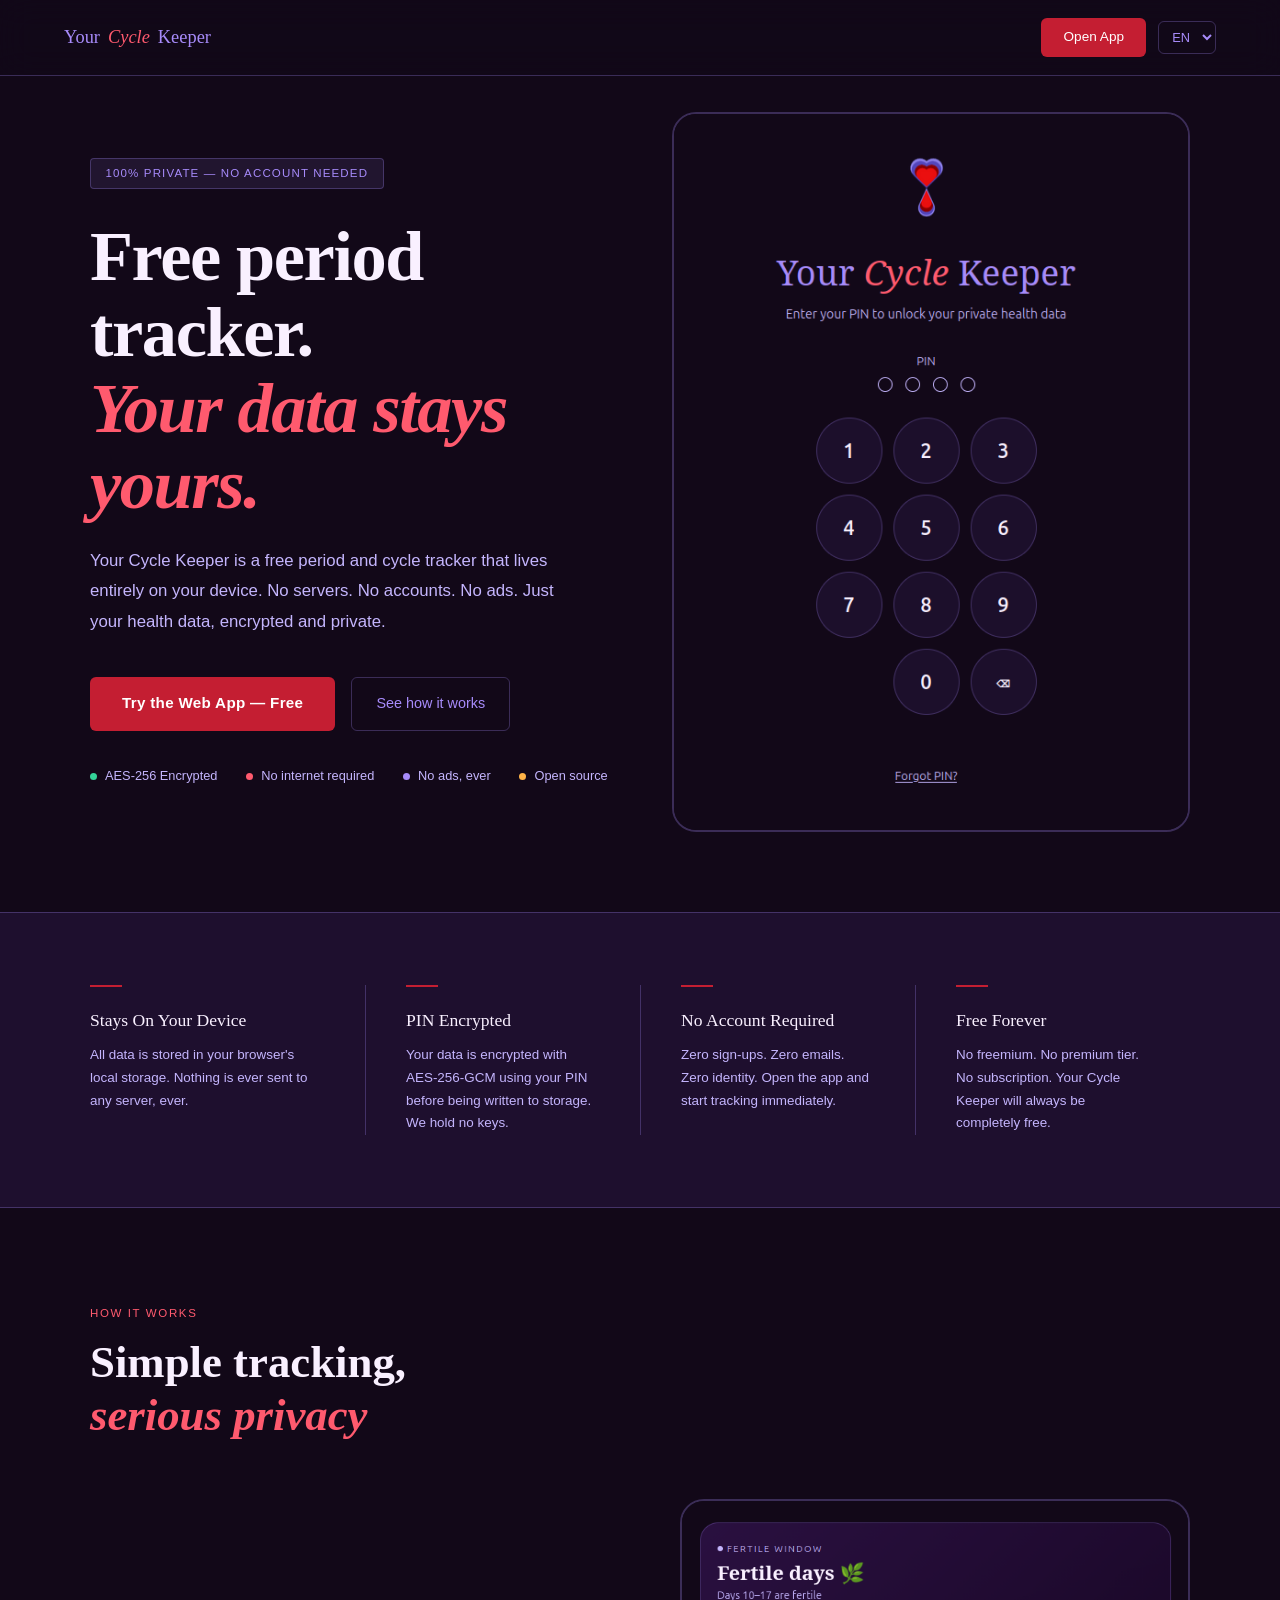
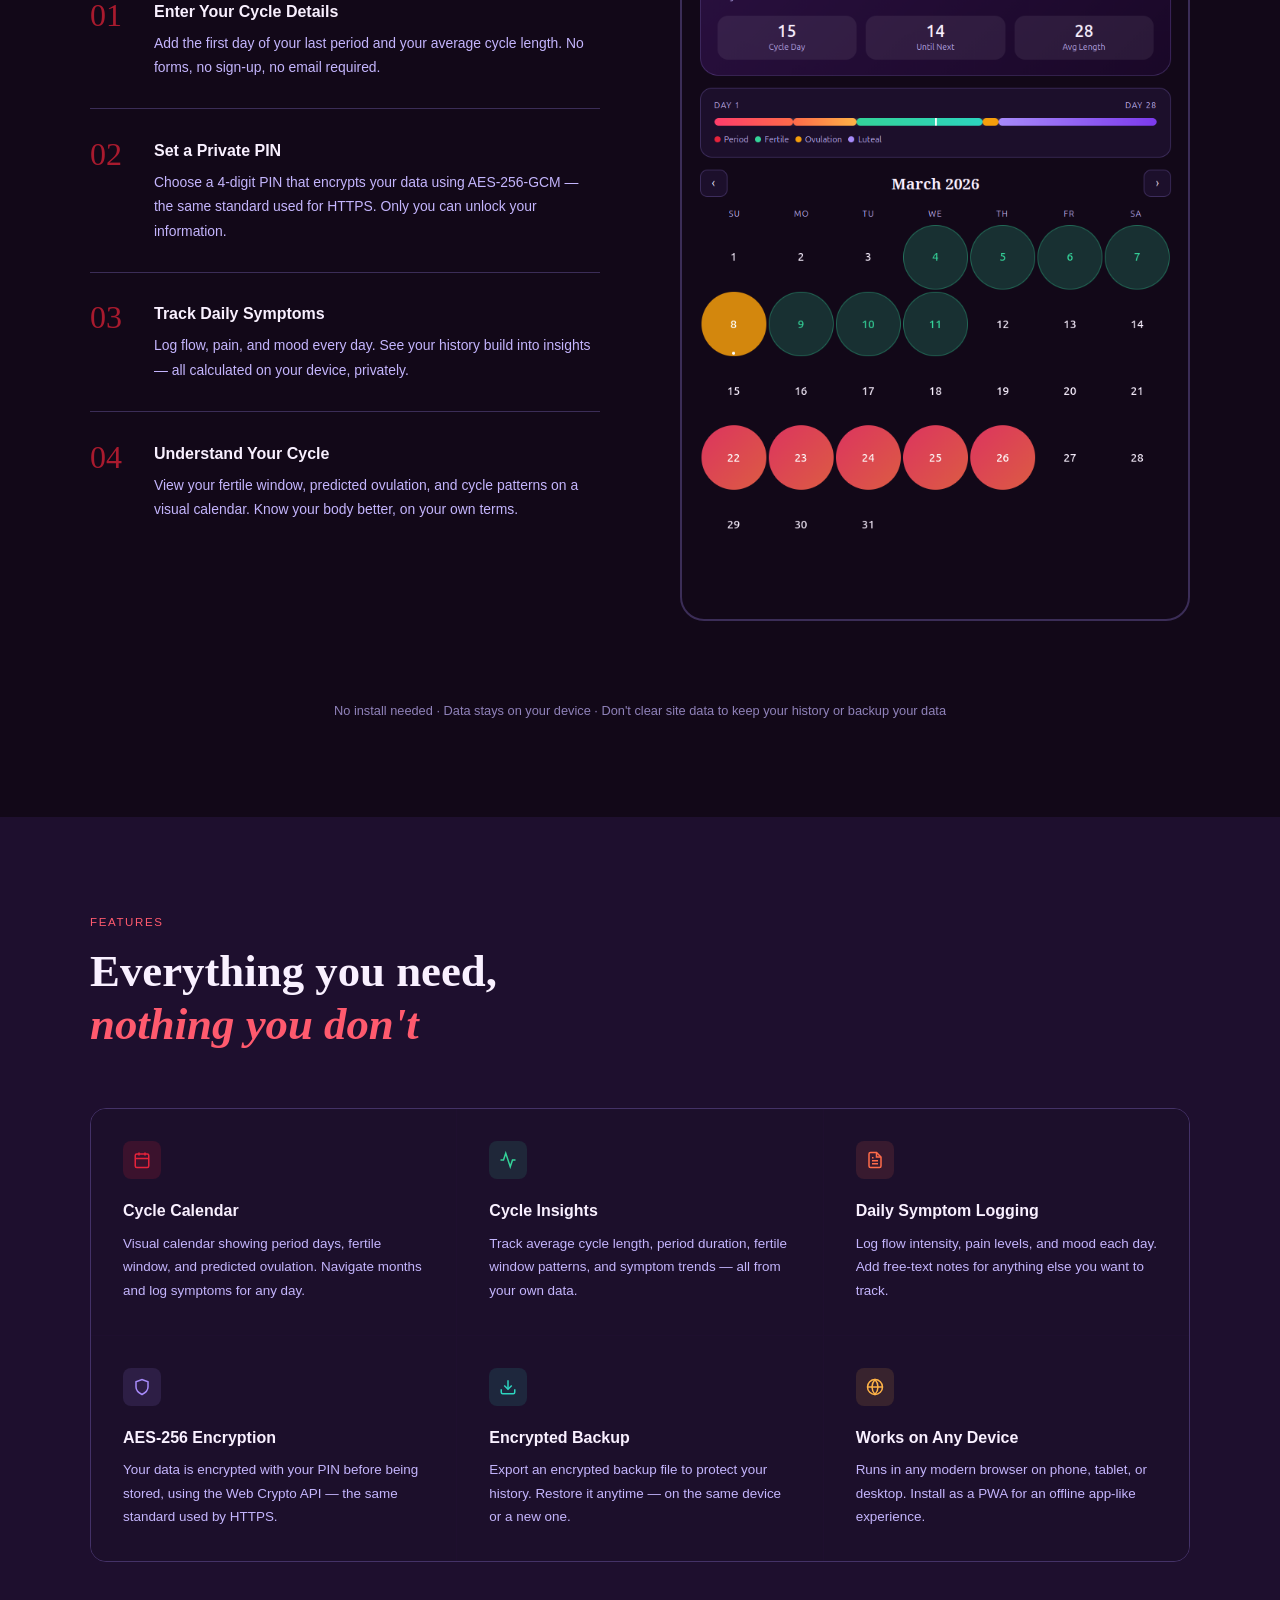
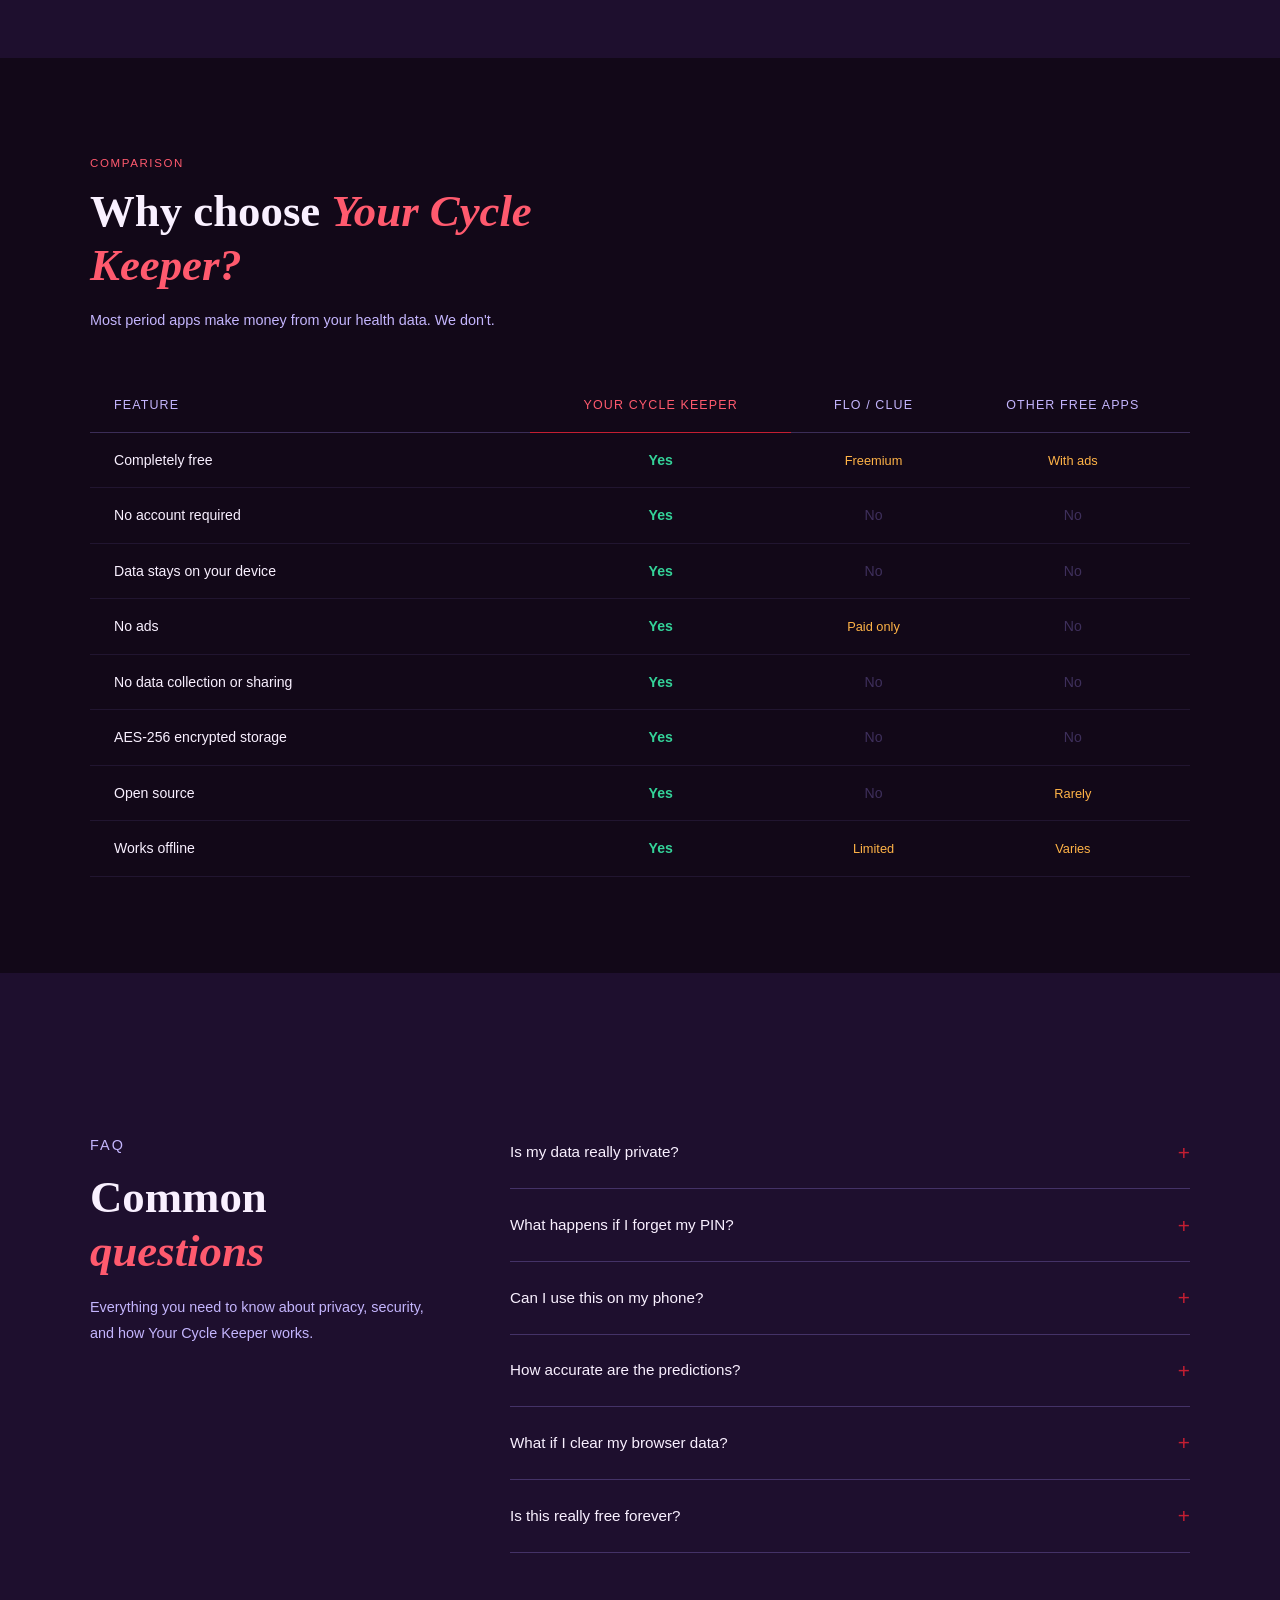
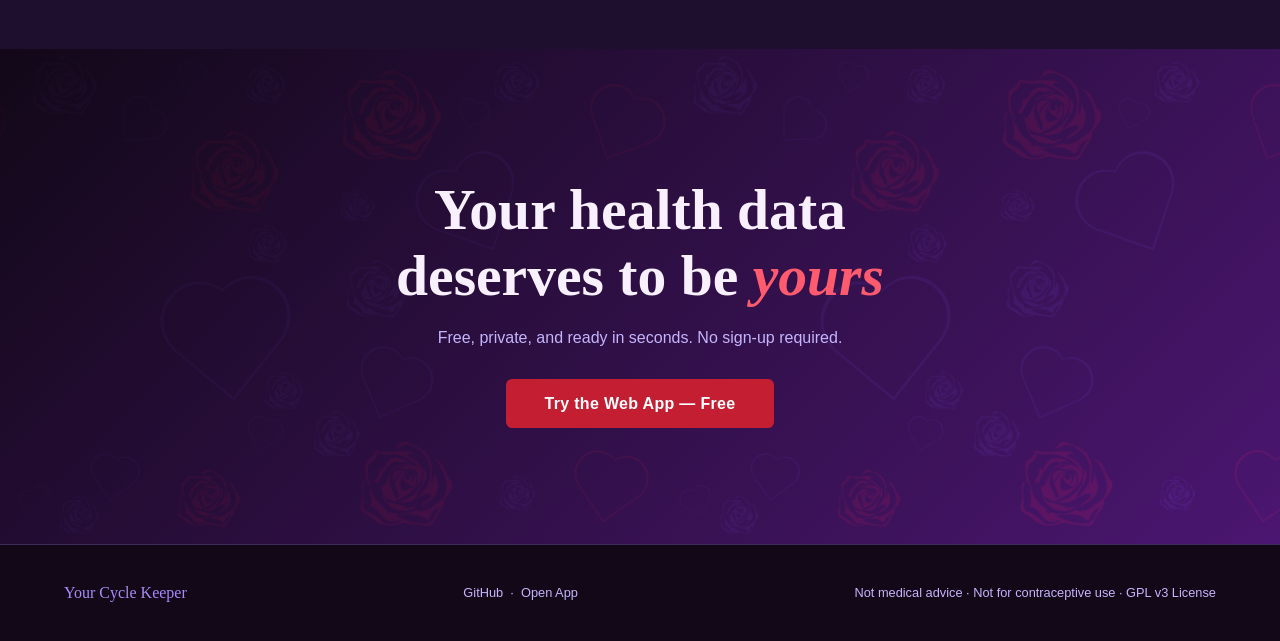
==== commit c16885f7: "fix: comment out pending GitHub Sponsors until approved" ====
--- a/index.html
+++ b/index.html
@@ -3,56 +3,57 @@
   <head>
     <meta charset="UTF-8" />
     <meta name="viewport" content="width=device-width, initial-scale=1.0" />
-    <title>Your Cycle Keeper — Free Private Period & Cycle Tracker</title>
+    <meta name="google-site-verification" content="ymbneWMVr53VCTfZ4IzJmM1MyZjg_Ur37TP0ndrXnYw" />
+    <title>Your Cycle Keeper — Free Period & Menstruation Tracker</title>
     <meta
       name="description"
-      content="Track your period and cycle privately. No account, no ads, no data collection. AES-256 encrypted, stored only on your device. Free forever."
+      content="Free period & menstruation tracker — no account, no data collection, no ads. Your data is encrypted and stays on your device. Export an encrypted backup anytime to keep your history safe."
     />
     <meta
       name="keywords"
-      content="private period tracker, cycle tracker no account, offline period app, secure menstrual tracker, free period tracker, no data collection period app"
+      content="menstruation tracker, period tracker, period calculator, menstrual cycle tracker, ovulation tracker, predict period, when will my period start, menstrual calendar, cycle calculator, private period tracker, free period app, no account period tracker, period tracker no data collection, offline period tracker, encrypted period tracker, period tracker no sign up, period tracker no registration"
     />
     <meta
       property="og:title"
-      content="Your Cycle Keeper — Free & Private Period Tracker"
+      content="Your Cycle Keeper — Free Period & Menstruation Tracker"
     />
     <meta
       property="og:description"
-      content="No accounts. No ads. No data collection. Your cycle data stays on your device, always."
+      content="Free period tracker with zero data collection. No account, no server, no ads. Your cycle data is AES-256 encrypted and stays only on your device — export an encrypted backup anytime."
     />
-    <meta property="og:url" content="https://yourcyclekeeper.web.app/" />
+    <meta property="og:url" content="https://yourcyclekeeper.com/" />
     <meta name="twitter:card" content="summary_large_image" />
-    <link rel="canonical" href="https://yourcyclekeeper.web.app/" />
+    <link rel="canonical" href="https://yourcyclekeeper.com/" />
 
     <!-- Favicons -->
     <link
       rel="icon"
       type="image/png"
       sizes="16x16"
-      href="icons/favicon-16x16.png"
+      href="icons/favicon-16x16.png?v=202603141312"
     />
     <link
       rel="icon"
       type="image/png"
       sizes="32x32"
-      href="icons/favicon-32x32.png"
+      href="icons/favicon-32x32.png?v=202603141312"
     />
     <link
       rel="icon"
       type="image/png"
       sizes="48x48"
-      href="icons/favicon-48x48.png"
+      href="icons/favicon-48x48.png?v=202603141312"
     />
     <link
       rel="icon"
       type="image/png"
       sizes="96x96"
-      href="icons/favicon-96x96.png"
+      href="icons/favicon-96x96.png?v=202603141312"
     />
     <link
       rel="apple-touch-icon"
       sizes="180x180"
-      href="icons/favicon-180x180.png"
+      href="icons/favicon-180x180.png?v=202603141312"
     />
     <meta name="theme-color" content="#120818" />
 
@@ -61,8 +62,79 @@
     <meta property="og:site_name" content="Your Cycle Keeper" />
     <meta
       property="og:image"
-      content="https://yourcyclekeeper.web.app/icons/favicon-512x512.png"
+      content="https://yourcyclekeeper.com/icons/favicon-512x512.png"
     />
+    <meta property="og:image:width" content="512" />
+    <meta property="og:image:height" content="512" />
+    <meta property="og:image:type" content="image/png" />
+    <meta name="twitter:image" content="https://yourcyclekeeper.com/icons/favicon-512x512.png" />
+    <link rel="image_src" href="https://yourcyclekeeper.com/icons/favicon-512x512.png" />
+    <script type="application/ld+json">
+      {
+        "@context": "https://schema.org",
+        "@type": "SoftwareApplication",
+        "name": "Your Cycle Keeper",
+        "operatingSystem": "Web",
+        "applicationCategory": "HealthApplication",
+        "offers": {
+          "@type": "Offer",
+          "price": "0",
+          "priceCurrency": "USD"
+        },
+        "description": "Free menstruation and period tracker. Predict your next period, track ovulation and symptoms. Know what's normal for your cycle — no account, no data collection, no ads.",
+        "softwareVersion": "1.0",
+        "featureList": "Menstruation tracker, Period calculator, Ovulation tracker, Menstrual cycle calendar, Predict next period, Flow and symptom tracking, Cycle pattern analysis, No account required, 100% private",
+        "screenshot": "https://yourcyclekeeper.com/icons/favicon-512x512.png"
+      }
+    </script>
+    <script type="application/ld+json">
+      {
+        "@context": "https://schema.org",
+        "@type": "FAQPage",
+        "mainEntity": [
+          {
+            "@type": "Question",
+            "name": "Is my data really private?",
+            "acceptedAnswer": {
+              "@type": "Answer",
+              "text": "Yes. Your Cycle Keeper has no server, no backend, and no analytics. Your data is encrypted with your PIN using AES-256-GCM via the browser's Web Crypto API and stored only on your device."
+            }
+          },
+          {
+            "@type": "Question",
+            "name": "How accurate are the predictions?",
+            "acceptedAnswer": {
+              "@type": "Answer",
+              "text": "Predictions are based on the Calendar Rhythm Method using your history. They become more accurate as you log more cycles. It is an estimation tool, not a contraceptive."
+            }
+          },
+          {
+            "@type": "Question",
+            "name": "Is it really free forever?",
+            "acceptedAnswer": {
+              "@type": "Answer",
+              "text": "Yes. Your Cycle Keeper is open-source software under the GPL v3 License. There is no premium tier, no subscription, and no ads — ever."
+            }
+          },
+          {
+            "@type": "Question",
+            "name": "Does Your Cycle Keeper collect any data?",
+            "acceptedAnswer": {
+              "@type": "Answer",
+              "text": "No. Your Cycle Keeper collects zero data. There is no server, no backend, and no analytics of any kind. Your cycle data is encrypted with your PIN using AES-256-GCM and stored only on your device. We have no ability to access it."
+            }
+          },
+          {
+            "@type": "Question",
+            "name": "What if I clear my browser data or switch devices?",
+            "acceptedAnswer": {
+              "@type": "Answer",
+              "text": "Because your data stays on your device, clearing your browser's site data will erase it. To keep your history safe, export an encrypted backup from the Settings screen. You can restore it anytime — on the same device or a new one."
+            }
+          }
+        ]
+      }
+    </script>
 
     <style>
       @font-face {
@@ -683,15 +755,16 @@
         text-align: center;
         padding: 8rem 5vw;
       }
-      .cta-section img.cta-bg {
+      .cta-bg-wrapper {
         position: absolute;
         inset: 0;
-        width: 100%;
-        height: 100%;
-        object-fit: contain;
-        object-position: center;
         z-index: 0;
-        background: var(--bg);
+        opacity: 0.6;
+        pointer-events: none;
+        background-image: url("icons/yourcyclekeeper_background.png");
+        background-size: contain;
+        background-position: center;
+        background-repeat: repeat-x;
       }
       .cta-overlay {
         position: absolute;
@@ -851,8 +924,6 @@
         >
         <select id="landing-lang" class="nav-lang">
           <option value="en">EN</option>
-          <option value="ru">RU</option>
-          <option value="be">BE</option>
           <option value="es">ES</option>
         </select>
       </div>
@@ -867,7 +938,7 @@
               100% Private — No Account Needed
             </div>
             <h1 data-i18n-html="hero_h1">
-              Track your cycle.<br /><em>Own your data.</em>
+              Free period tracker.<br /><em>Your data stays yours.</em>
             </h1>
             <p class="hero-sub" data-i18n="hero_sub">
               Your Cycle Keeper is a free period and cycle tracker that lives
@@ -880,7 +951,7 @@
                 target="_blank"
                 class="btn-primary"
                 data-i18n="hero_btn_primary"
-                >Start Tracking — It's Free</a
+                >Try the Web App — Free</a
               >
               <a
                 href="#how-it-works"
@@ -1018,6 +1089,7 @@
               />
             </a>
           </div>
+          <p data-i18n="webapp_note" style="margin-top:5rem;font-size:0.8rem;color:var(--text-muted);opacity:0.7;line-height:1.6;text-align:center;">No install needed · Data stays on your device · Don't clear site data to keep your history or backup your data</p>
         </div>
       </section>
 
@@ -1368,12 +1440,7 @@
 
       <!-- CTA -->
       <section class="cta-section">
-        <img
-          class="cta-bg"
-          src="icons/yourcyclekeeper_background.png"
-          alt="Hearts and roses border"
-          loading="lazy"
-        />
+        <div class="cta-bg-wrapper"></div>
         <div class="cta-overlay"></div>
         <div class="cta-inner">
           <h2 data-i18n-html="cta_h2">
@@ -1388,7 +1455,7 @@
             class="btn-primary"
             style="font-size: 1rem; padding: 1rem 2.4rem"
             data-i18n="cta_btn"
-            >Open Your Cycle Keeper</a
+            >Try the Web App — Free</a
           >
         </div>
       </section>
@@ -1417,17 +1484,18 @@
     <script>
       (function () {
         const LANG_KEY = "yck_lang";
-        const SUPPORTED = ["en", "ru", "be", "es"];
+        const SUPPORTED = ["en", "es"];
 
         const LOCALES = {
           en: {
             nav_open_app: "Open App",
             hero_badge: "100% Private — No Account Needed",
-            hero_h1: "Track your cycle.<br /><em>Own your data.</em>",
+            hero_h1: "Free period tracker.<br /><em>Your data stays yours.</em>",
             hero_sub:
               "Your Cycle Keeper is a free period and cycle tracker that lives entirely on your device. No servers. No accounts. No ads. Just your health data, encrypted and private.",
-            hero_btn_primary: "Start Tracking — It's Free",
+            hero_btn_primary: "Try the Web App — Free",
             hero_btn_ghost: "See how it works",
+            webapp_note: "No install needed · Data stays on your device · Don't clear site data to keep your history or backup your data",
             trust_aes: "AES-256 Encrypted",
             trust_offline: "No internet required",
             trust_ads: "No ads, ever",
@@ -1522,7 +1590,7 @@
             cta_h2: "Your health data<br />deserves to be <em>yours</em>",
             cta_sub:
               "Free, private, and ready in seconds. No sign-up required.",
-            cta_btn: "Open Your Cycle Keeper",
+            cta_btn: "Try the Web App — Free",
             footer_open: "Open App",
             footer_legal:
               "Not medical advice \u00b7 Not for contraceptive use \u00b7 GPL v3 License",
@@ -1746,11 +1814,12 @@
           es: {
             nav_open_app: "Abrir aplicación",
             hero_badge: "100% Privada — Sin cuenta necesaria",
-            hero_h1: "Rastrea tu ciclo.<br /><em>Tus datos, tuyos.</em>",
+            hero_h1: "Rastreador de período gratis.<br /><em>Tus datos, tuyos.</em>",
             hero_sub:
               "Your Cycle Keeper es un rastreador de ciclo gratuito que vive completamente en tu dispositivo. Sin servidores. Sin cuentas. Sin anuncios. Solo tus datos de salud, cifrados y privados.",
-            hero_btn_primary: "Comenzar — Es gratis",
+            hero_btn_primary: "Probar la app web — Gratis",
             hero_btn_ghost: "Cómo funciona",
+            webapp_note: "Sin instalación · Datos en tu dispositivo · No borres los datos del sitio para conservar tu historial o haz una copia de seguridad",
             trust_aes: "Cifrado AES-256",
             trust_offline: "Sin internet requerido",
             trust_ads: "Sin anuncios",
@@ -1845,7 +1914,7 @@
             cta_h2: "Tus datos de salud<br />merecen ser <em>tuyos</em>",
             cta_sub:
               "Gratis, privado y listo en segundos. Sin registro requerido.",
-            cta_btn: "Abrir Your Cycle Keeper",
+            cta_btn: "Probar la app web — Gratis",
             footer_open: "Abrir aplicación",
             footer_legal:
               "No es consejo médico \u00b7 No para uso anticonceptivo \u00b7 Licencia GPL v3",
